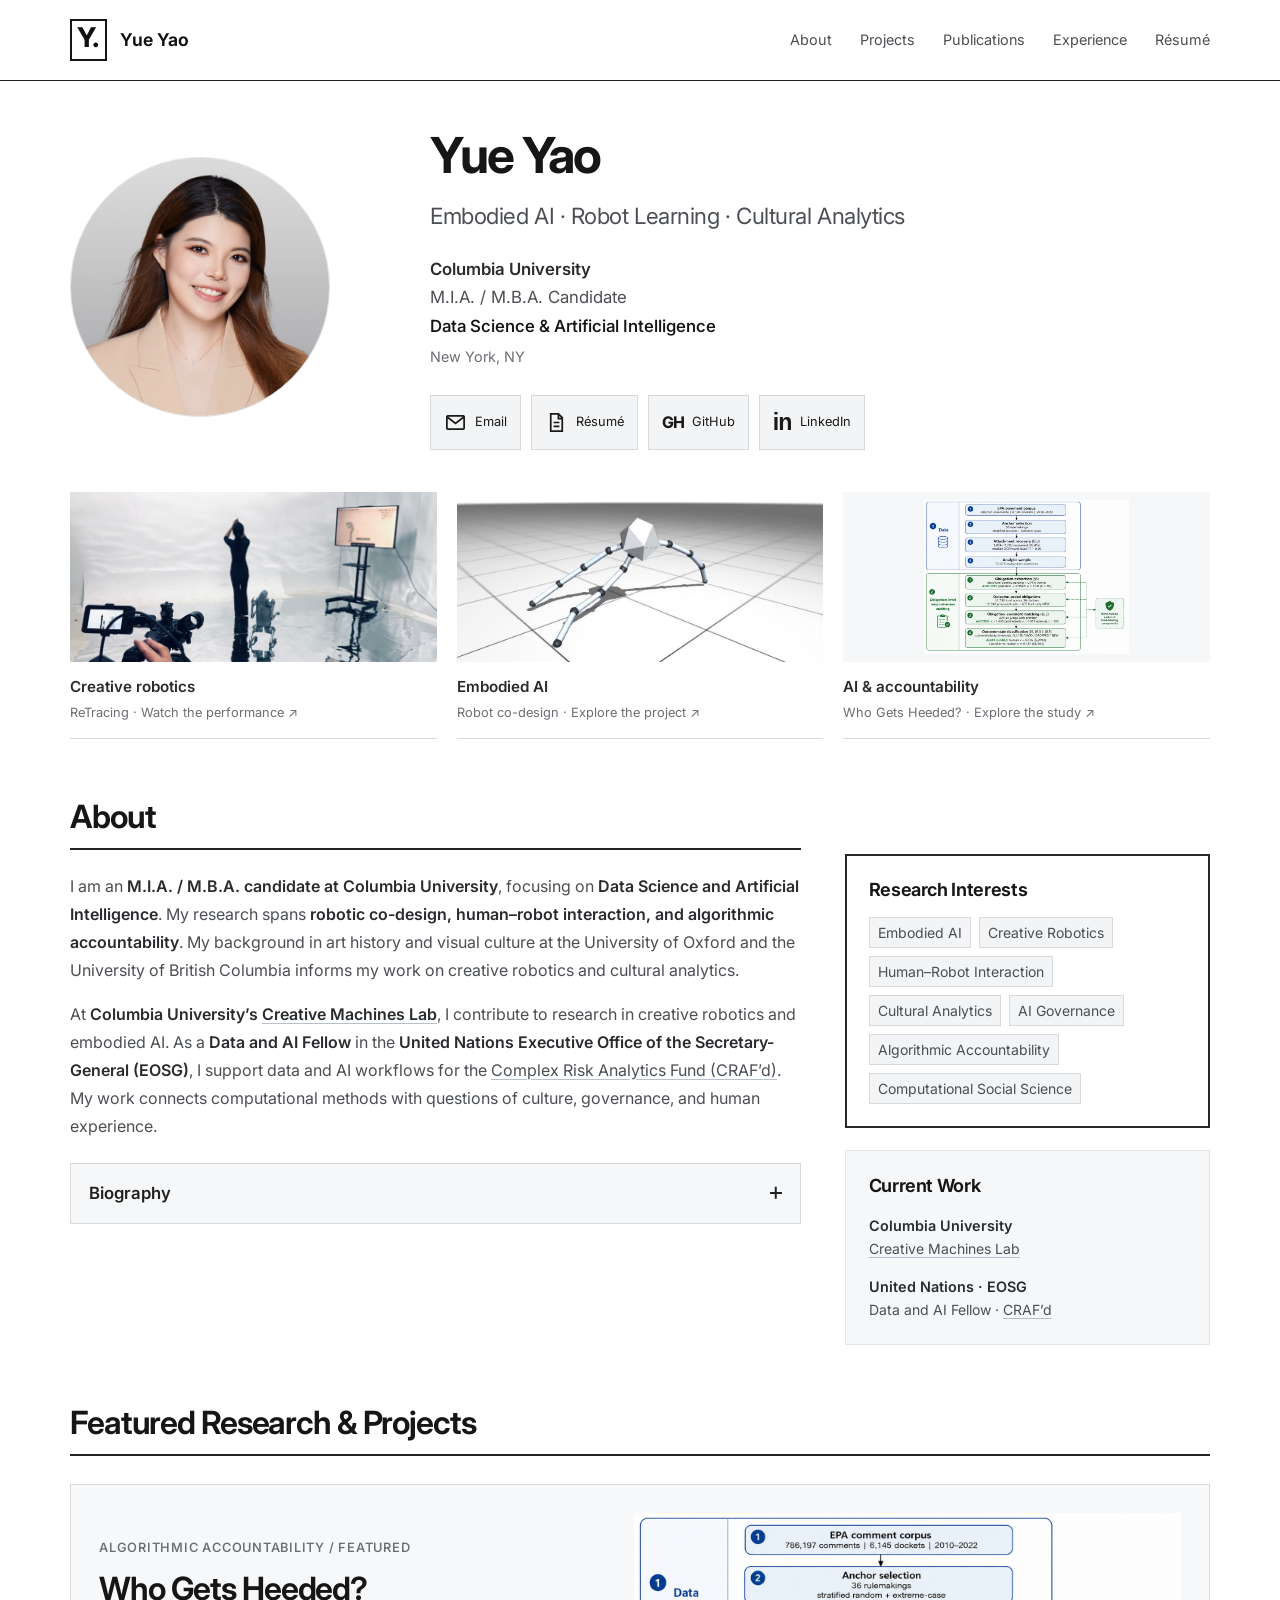
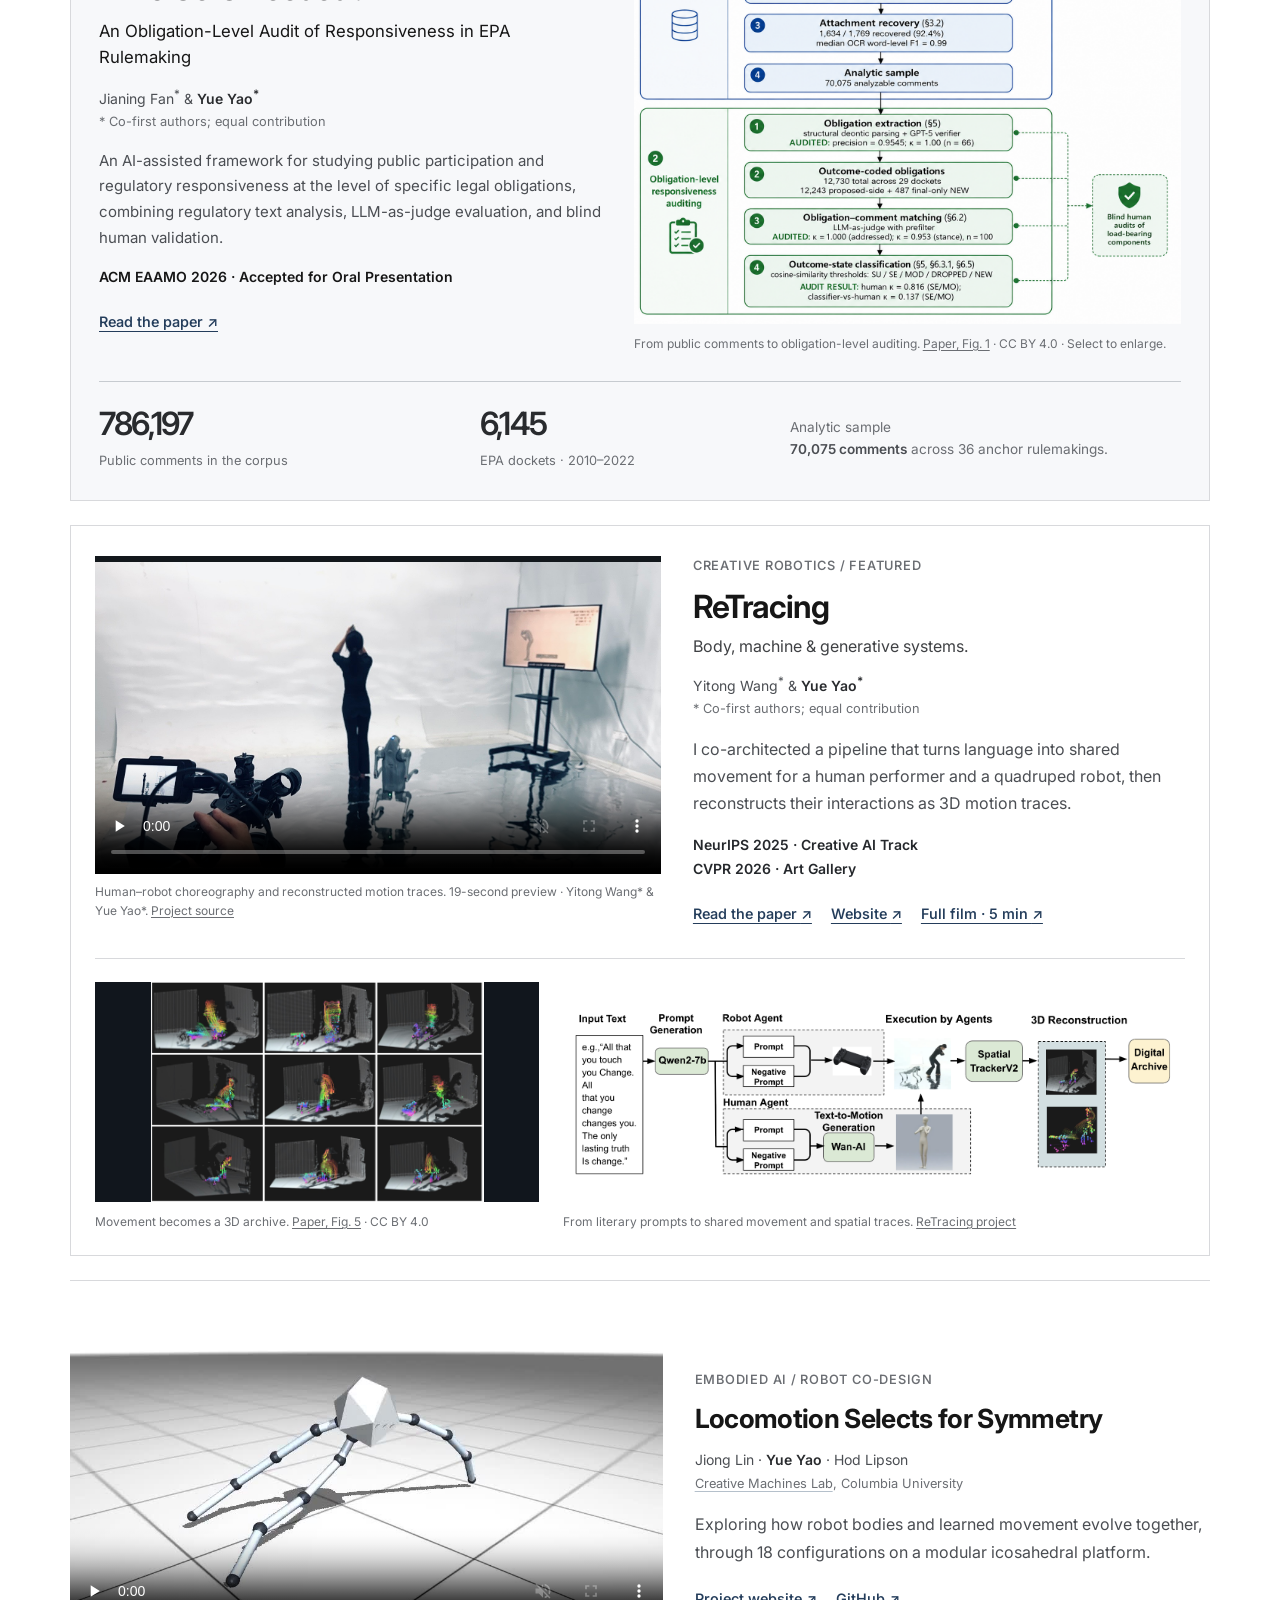
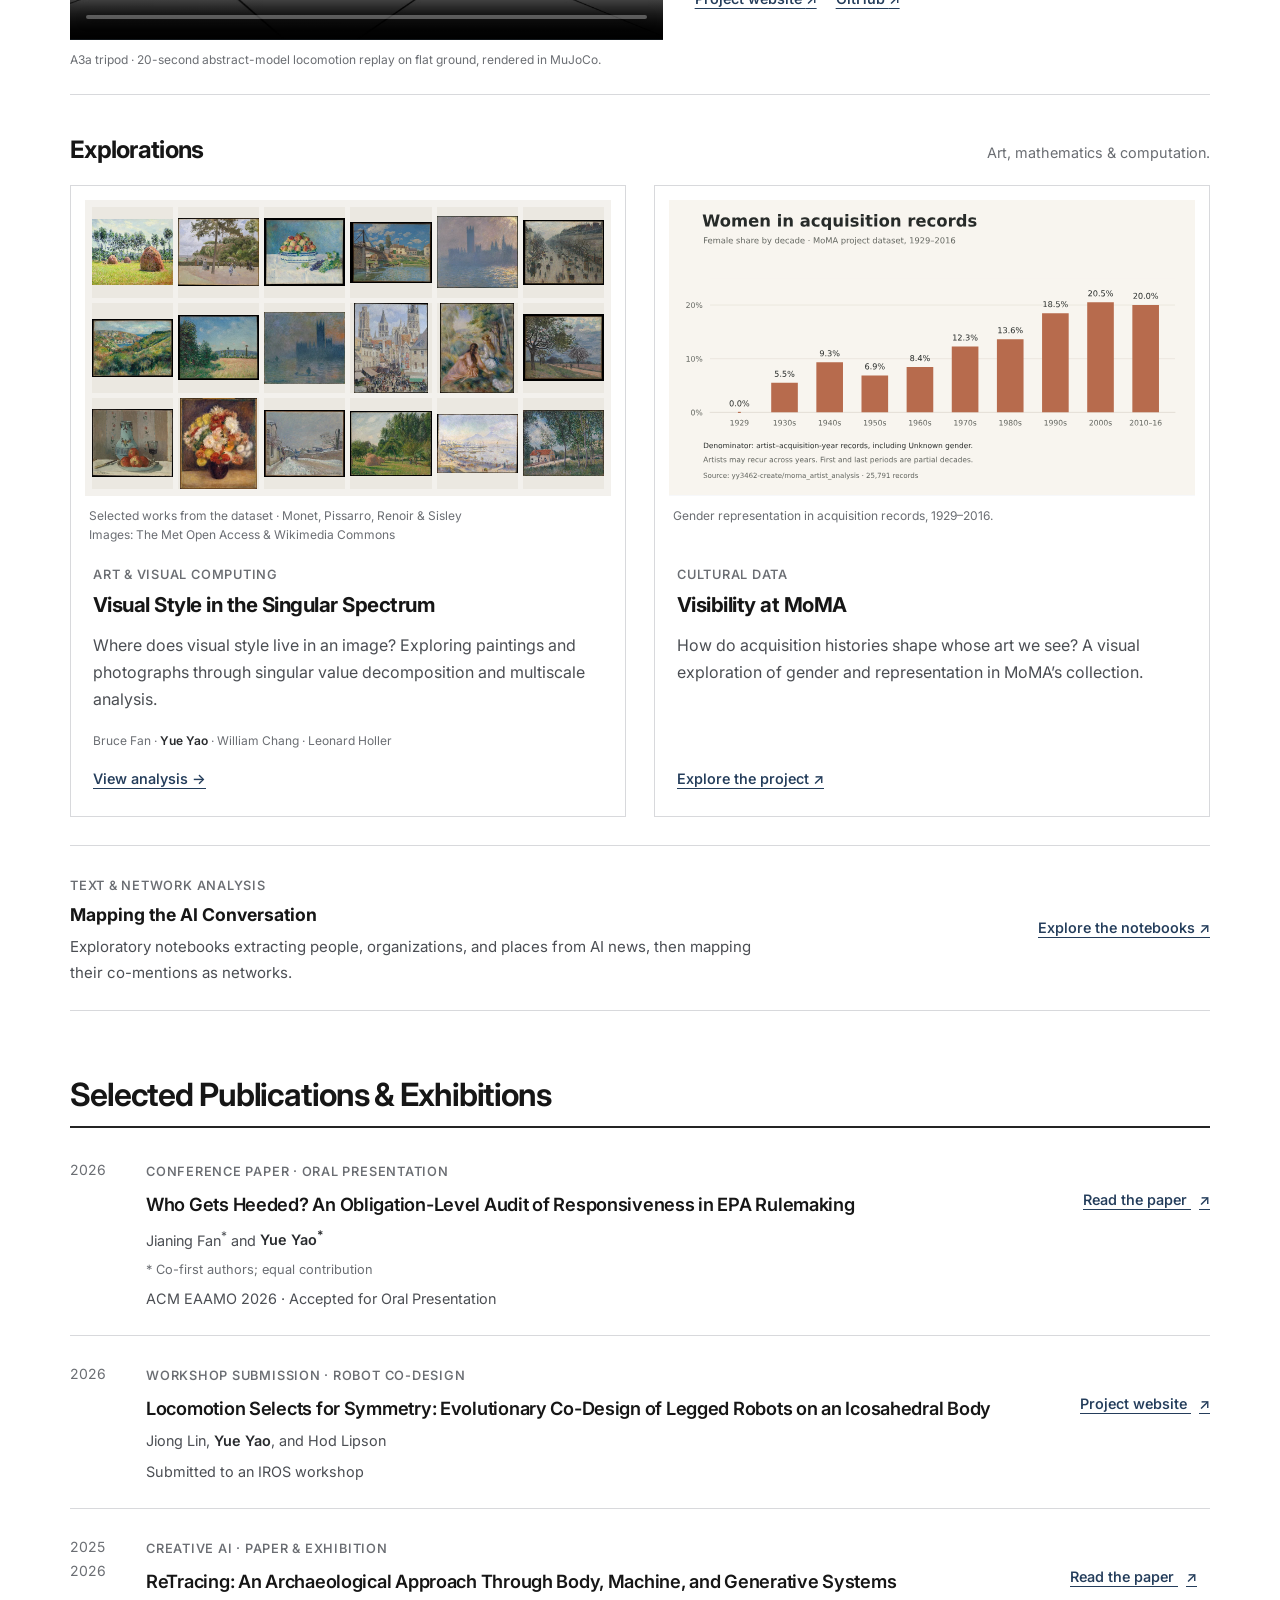
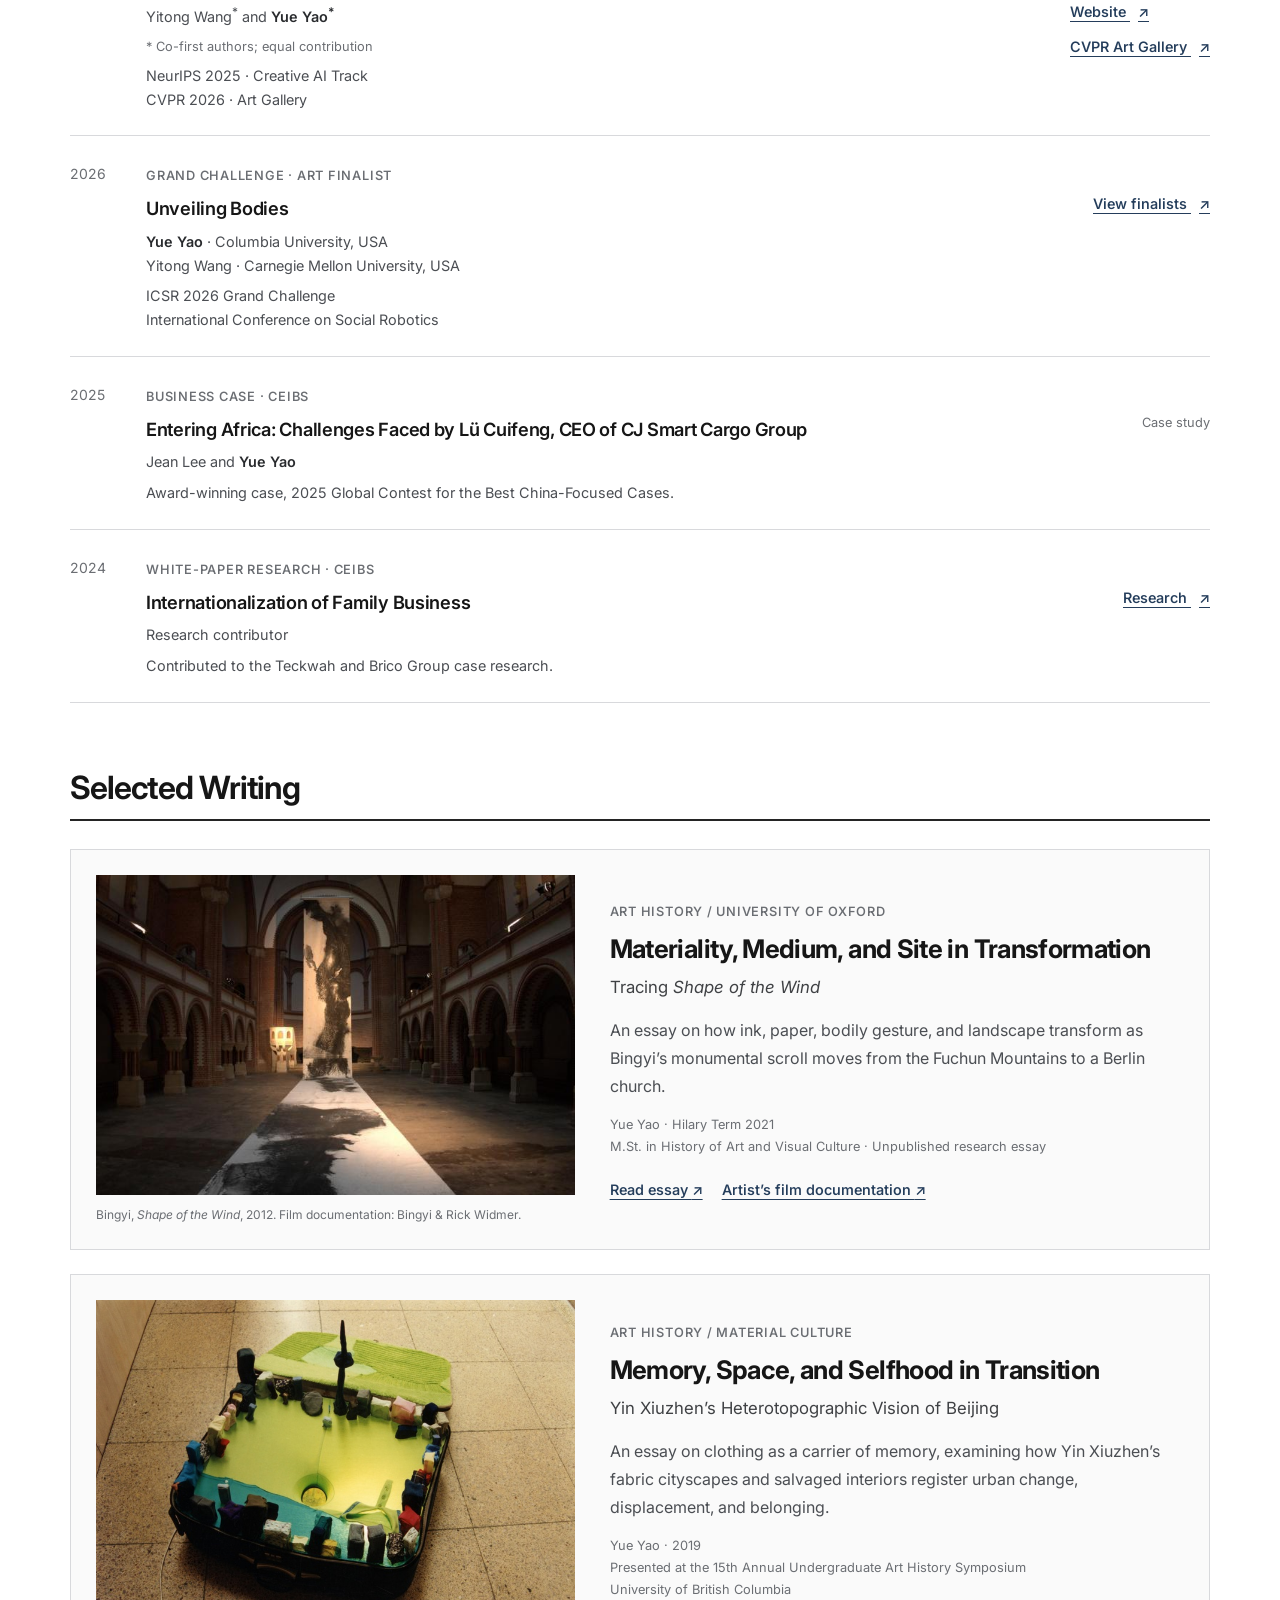
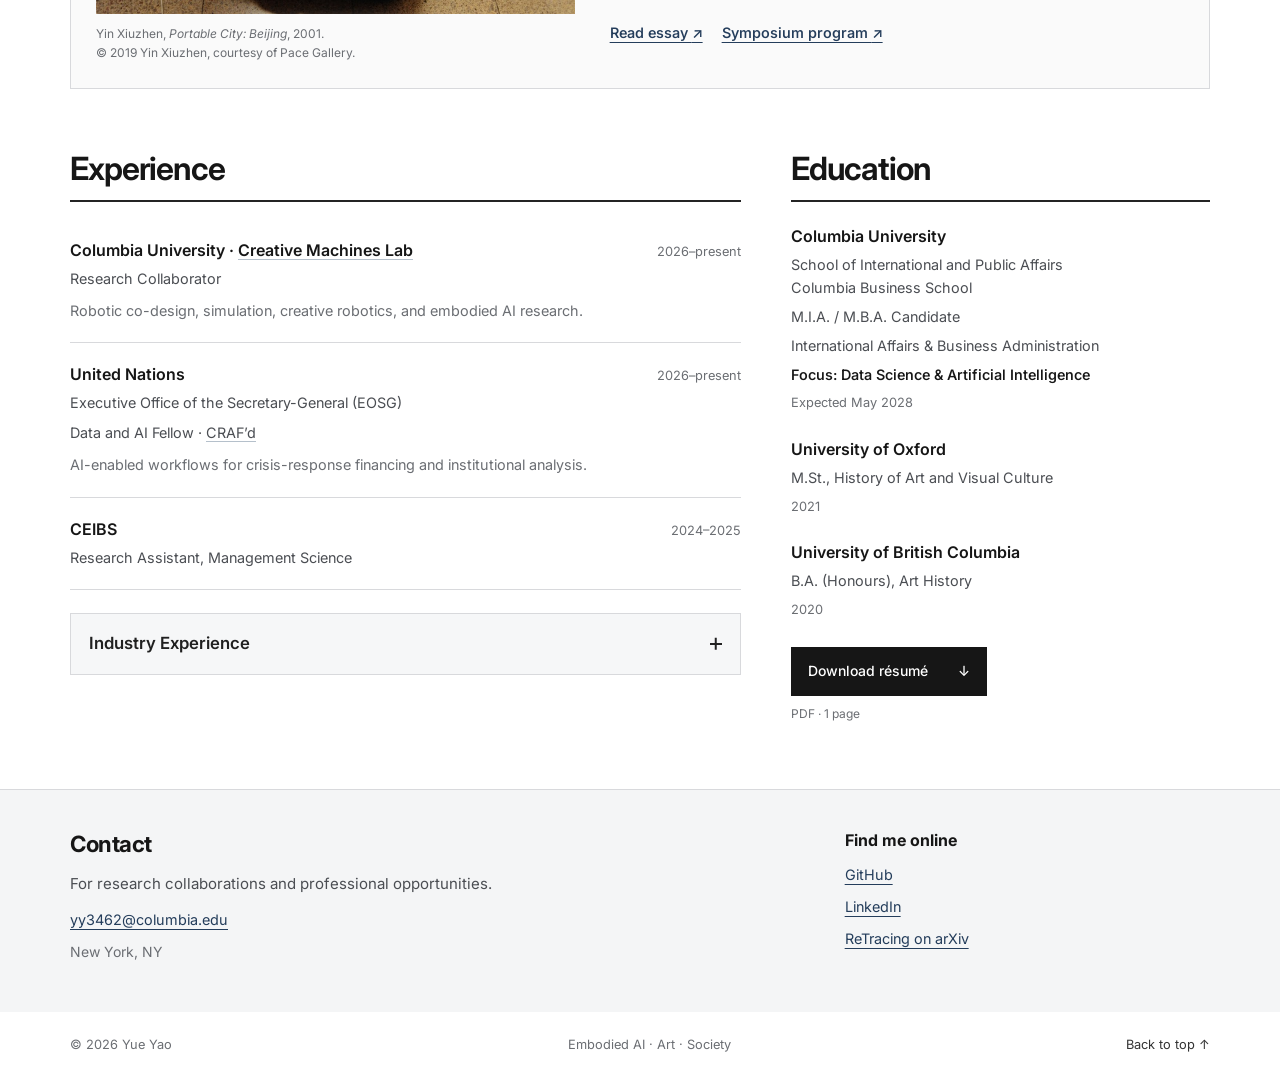
==== index.html @ f7baf9f6 "Simplify homepage affiliation and move school names to education" ====
<!doctype html>
<html lang="en">
<head>
<meta charset="utf-8"><meta name="viewport" content="width=device-width, initial-scale=1"><meta name="theme-color" content="#161616">
<meta name="google-site-verification" content="4BTM-CtkQrlZN7l9pmKaqWbLC7FVrcG3P5z1i0wtG7M">
<meta name="description" content="Yue Yao is an M.I.A. / M.B.A. candidate at Columbia University researching embodied AI, robot learning, algorithmic accountability, and cultural analytics."><meta name="author" content="Yue Yao">
<title>Yue Yao | Embodied AI &amp; Robotics | Columbia University</title>
<link rel="icon" type="image/svg+xml" href="data:image/svg+xml,%3Csvg xmlns='http://www.w3.org/2000/svg' viewBox='0 0 32 32'%3E%3Crect width='32' height='32' rx='7' fill='%23161616'/%3E%3Cpath d='M8 8L16 17L24 8M16 17V25' stroke='white' stroke-width='3' fill='none'/%3E%3C/svg%3E">
<link rel="canonical" href="https://yy3462-create.github.io/">
<meta property="og:type" content="profile">
<meta property="og:site_name" content="Yue Yao">
<meta property="og:title" content="Yue Yao | Embodied AI &amp; Robotics | Columbia University">
<meta property="og:description" content="Yue Yao is an M.I.A. / M.B.A. candidate at Columbia University researching embodied AI, robot learning, algorithmic accountability, and cultural analytics.">
<meta property="og:url" content="https://yy3462-create.github.io/">
<meta property="og:image" content="https://yy3462-create.github.io/assets/yue-yao-portrait.jpg">
<meta property="og:image:alt" content="Portrait of Yue Yao">
<meta property="og:image:width" content="1000">
<meta property="og:image:height" content="1000">
<meta property="profile:first_name" content="Yue">
<meta property="profile:last_name" content="Yao">
<meta name="twitter:card" content="summary">
<script type="application/ld+json">
{
  "@context": "https://schema.org",
  "@type": "ProfilePage",
  "@id": "https://yy3462-create.github.io/#profile",
  "url": "https://yy3462-create.github.io/",
  "name": "Yue Yao | Embodied AI & Robotics | Columbia University",
  "inLanguage": "en",
  "mainEntity": {
    "@type": "Person",
    "@id": "https://yy3462-create.github.io/#yue-yao",
    "name": "Yue Yao",
    "url": "https://yy3462-create.github.io/",
    "description": "Yue Yao is an M.I.A. / M.B.A. candidate at Columbia University researching embodied AI, robot learning, algorithmic accountability, and cultural analytics.",
    "image": "https://yy3462-create.github.io/assets/yue-yao-portrait.jpg",
    "affiliation": {
      "@type": "CollegeOrUniversity",
      "name": "Columbia University"
    },
    "alumniOf": [
      {
        "@type": "CollegeOrUniversity",
        "name": "University of Oxford"
      },
      {
        "@type": "CollegeOrUniversity",
        "name": "University of British Columbia"
      }
    ],
    "sameAs": [
      "https://github.com/yy3462-create",
      "https://www.linkedin.com/in/yueyaoyy/"
    ]
  }
}
</script>
<link rel="stylesheet" href="./styles.css?v=20260914-candidate">
</head>
<body>
<a class="skip-link" href="#main">Skip to content</a>
<header class="site-header"><div class="wrap header-inner"><a class="brand" href="#home" aria-label="Yue Yao, home"><span class="brand-mark" aria-hidden="true">Y.</span><span>Yue Yao</span></a><nav aria-label="Main navigation"><a href="#about">About</a><a href="#work">Projects</a><a href="#research">Publications</a><a href="#experience">Experience</a><a href="./assets/yue-yao-resume.pdf?v=20260914-crafd" target="_blank" rel="noopener">Résumé</a></nav></div></header>
<main id="main">
<section id="home" class="profile-header wrap" aria-labelledby="profile-name">
<div class="profile-portrait"><img src="./assets/yue-yao-portrait.jpg" width="1000" height="1000" alt="Portrait of Yue Yao" fetchpriority="high"></div>
<div class="profile-intro"><h1 id="profile-name">Yue Yao</h1><p class="profile-subtitle">Embodied AI · Robot Learning · Cultural Analytics</p><div class="affiliations"><p><strong>Columbia University</strong></p><p>M.I.A. / M.B.A. Candidate</p><p class="academic-focus">Data Science &amp; Artificial Intelligence</p><p class="location">New York, NY</p></div>
<div class="social-links" aria-label="Professional links">
<a href="mailto:yy3462@columbia.edu" aria-label="Email Yue Yao" title="Email"><svg viewBox="0 0 24 24" fill="none" stroke="currentColor" stroke-width="1.8" aria-hidden="true"><rect x="3" y="5" width="18" height="14" rx="1"/><path d="m3 6 9 7 9-7"/></svg><span>Email</span></a>
<a href="./assets/yue-yao-resume.pdf?v=20260914-crafd" target="_blank" rel="noopener" aria-label="Open résumé PDF" title="Résumé"><svg viewBox="0 0 24 24" fill="none" stroke="currentColor" stroke-width="1.8" aria-hidden="true"><path d="M6 3h8l4 4v14H6zM14 3v5h4M9 12h6M9 16h6"/></svg><span>Résumé</span></a>
<a href="https://github.com/yy3462-create" target="_blank" rel="noopener noreferrer" aria-label="Yue Yao on GitHub" title="GitHub"><span class="social-glyph" aria-hidden="true">GH</span><span>GitHub</span></a>
<a href="https://www.linkedin.com/in/yueyaoyy/" target="_blank" rel="noopener noreferrer" aria-label="Yue Yao on LinkedIn" title="LinkedIn"><span class="social-glyph linkedin" aria-hidden="true">in</span><span>LinkedIn</span></a>
</div></div></section>
<div class="research-strip wrap" aria-label="Explore research in images">
<a href="#retracing"><img src="./assets/retracing.jpg" width="1555" height="839" alt="Human–robot choreography on ReTracing’s mirrored stage"><span><strong>Creative robotics</strong><span>ReTracing · Watch the performance ↗</span></span></a>
<a href="#codesign"><img src="./assets/icos-locomotion-poster.jpg" width="960" height="540" alt="A simulated three-legged robot walking on flat ground"><span><strong>Embodied AI</strong><span>Robot co-design · Explore the project ↗</span></span></a>
<a href="#epa"><img class="diagram-preview" src="./assets/epa-framework.png" width="1448" height="1086" alt="Data and obligation-level auditing workflow for the EPA study"><span><strong>AI &amp; accountability</strong><span>Who Gets Heeded? · Explore the study ↗</span></span></a>
</div>
<section id="about" class="about-layout wrap" aria-labelledby="about-heading"><div class="about-main"><h2 id="about-heading" class="ruled-heading">About</h2><p>I am an <strong>M.I.A. / M.B.A. candidate at Columbia University</strong>, focusing on <strong>Data Science and Artificial Intelligence</strong>. My research spans <strong>robotic co-design, human–robot interaction, and algorithmic accountability</strong>. My background in art history and visual culture at the University of Oxford and the University of British Columbia informs my work on creative robotics and cultural analytics.</p><p>At <strong>Columbia University’s <a class="institution-link" href="https://www.creativemachineslab.com/" target="_blank" rel="noopener noreferrer">Creative Machines Lab</a></strong>, I contribute to research in creative robotics and embodied AI. As a <strong>Data and AI Fellow</strong> in the <strong>United Nations Executive Office of the Secretary-General (EOSG)</strong>, I support data and AI workflows for the <a class="institution-link" href="https://crafd.io/" target="_blank" rel="noopener noreferrer">Complex Risk Analytics Fund (CRAF’d)</a>. My work connects computational methods with questions of culture, governance, and human experience.</p>
<details class="biography"><summary><span>Biography</span><span class="details-indicator" aria-hidden="true"></span></summary><div class="biography-body"><p>My path began with art history: a B.A. (Honours) at the University of British Columbia, followed by an M.St. in History of Art and Visual Culture at the University of Oxford. I later worked in banking and management research before pursuing international affairs and business at Columbia University.</p><p>At Shanghai Pudong Development Bank, I worked on policy frameworks and data-supported workforce planning. At CEIBS, I contributed to business cases and white-paper research on entrepreneurship and internationalization. That experience continues to inform my research on AI, institutions, and technology governance.</p></div></details></div>
<aside class="about-sidebar"><div class="interest-panel"><h3>Research Interests</h3><div class="interest-tags"><span>Embodied AI</span><span>Creative Robotics</span><span>Human–Robot Interaction</span><span>Cultural Analytics</span><span>AI Governance</span><span>Algorithmic Accountability</span><span>Computational Social Science</span></div></div><div class="current-panel"><h3>Current Work</h3><p><strong>Columbia University</strong><br><a class="institution-link" href="https://www.creativemachineslab.com/" target="_blank" rel="noopener noreferrer">Creative Machines Lab</a></p><p><strong>United Nations · EOSG</strong><br>Data and AI Fellow · <a class="institution-link" href="https://crafd.io/" target="_blank" rel="noopener noreferrer">CRAF’d</a></p></div></aside></section>
<section id="work" class="section wrap" aria-labelledby="work-heading"><div class="section-heading"><div><h2 id="work-heading">Featured Research &amp; Projects</h2></div></div>
<article id="epa" class="featured-study">
<div class="study-copy"><span class="project-kicker">ALGORITHMIC ACCOUNTABILITY / FEATURED</span><h3>Who Gets Heeded?</h3><p class="project-subtitle">An Obligation-Level Audit of Responsiveness in EPA Rulemaking</p><p class="project-authors">Jianing Fan<sup>*</sup> &amp; <strong>Yue Yao<sup>*</sup></strong><br><span>* Co-first authors; equal contribution</span></p><p>An AI-assisted framework for studying public participation and regulatory responsiveness at the level of specific legal obligations, combining regulatory text analysis, LLM-as-judge evaluation, and blind human validation.</p><p class="recognition">ACM EAAMO 2026 · Accepted for Oral Presentation</p><div class="project-links"><a href="https://arxiv.org/abs/2608.10329" target="_blank" rel="noopener noreferrer">Read the paper <span aria-hidden="true">↗</span></a></div></div>
<figure class="study-figure"><a class="figure-link" href="./assets/epa-framework.png" target="_blank" rel="noopener" aria-label="Enlarge the EPA auditing framework"><img src="./assets/epa-framework.png" width="1448" height="1086" alt="EPA comment corpus, rulemaking selection, obligation extraction, comment matching, and outcome classification, checked through blind human audits." loading="lazy"></a><figcaption>From public comments to obligation-level auditing. <a href="https://arxiv.org/html/2608.10329v1" target="_blank" rel="noopener noreferrer">Paper, Fig. 1</a> · CC BY 4.0 · Select to enlarge.</figcaption></figure>
<aside class="study-stats" aria-label="EPA study corpus and analytic sample"><p><strong>786,197</strong><span>Public comments in the corpus</span></p><p><strong>6,145</strong><span>EPA dockets · 2010–2022</span></p><p class="study-methods">Analytic sample<br><b>70,075 comments</b> across 36 anchor rulemakings.</p></aside>
</article>
<article id="retracing" class="featured-work">
<figure class="featured-figure"><video controls muted playsinline preload="none" poster="./assets/retracing.jpg" width="1864" height="1080" aria-label="ReTracing performance preview" aria-describedby="retracing-caption"><source src="./assets/retracing-preview.mp4" type="video/mp4"><a href="./assets/retracing-preview.mp4">Watch the ReTracing preview</a></video><figcaption id="retracing-caption">Human–robot choreography and reconstructed motion traces. 19-second preview · Yitong Wang* &amp; Yue Yao*. <a href="https://ellywang66.github.io/ReTracing/" target="_blank" rel="noopener noreferrer">Project source</a></figcaption></figure>
<div class="featured-copy"><span class="project-kicker">CREATIVE ROBOTICS / FEATURED</span><h3>ReTracing</h3><p class="project-subtitle">Body, machine &amp; generative systems.</p><p class="project-authors">Yitong Wang<sup>*</sup> &amp; <strong>Yue Yao<sup>*</sup></strong><br><span>* Co-first authors; equal contribution</span></p><p>I co-architected a pipeline that turns language into shared movement for a human performer and a quadruped robot, then reconstructs their interactions as 3D motion traces.</p><p class="recognition">NeurIPS 2025 · Creative AI Track<br>CVPR 2026 · Art Gallery</p><div class="project-links"><a href="https://arxiv.org/abs/2602.11242" target="_blank" rel="noopener noreferrer">Read the paper <span aria-hidden="true">↗</span></a><a href="https://ellywang66.github.io/ReTracing/" target="_blank" rel="noopener noreferrer">Website <span aria-hidden="true">↗</span></a><a href="https://player.vimeo.com/video/1194777853" target="_blank" rel="noopener noreferrer">Full film · 5 min <span aria-hidden="true">↗</span></a></div></div>
<div class="process-gallery">
<figure><a class="figure-link" href="./assets/retracing-motion.jpg" target="_blank" rel="noopener" aria-label="Enlarge ReTracing motion reconstruction"><img src="./assets/retracing-motion.jpg" width="1500" height="991" alt="Nine views of reconstructed human and robot motion, with colored trajectories tracing their movement." loading="lazy"></a><figcaption>Movement becomes a 3D archive. <a href="https://arxiv.org/html/2602.11242v1" target="_blank" rel="noopener noreferrer">Paper, Fig. 5</a> · CC BY 4.0</figcaption></figure>
<figure><a class="figure-link" href="./assets/retracing-framework.png" target="_blank" rel="noopener" aria-label="Enlarge ReTracing language-to-motion pipeline"><img class="process-diagram" src="./assets/retracing-framework.png" width="1582" height="454" alt="Literary prompts enter a language model, guide human and robot actions, and become motion archives through spatial tracking." loading="lazy"></a><figcaption>From literary prompts to shared movement and spatial traces. <a href="https://ellywang66.github.io/ReTracing/" target="_blank" rel="noopener noreferrer">ReTracing project</a></figcaption></figure>
</div>
</article>
<article id="codesign" class="simulation-project">
<figure><video controls muted playsinline preload="none" poster="./assets/icos-locomotion-poster.jpg" width="960" height="540" aria-label="A3a tripod simulation replay" aria-describedby="simulation-caption"><source src="./assets/icos-locomotion.mp4" type="video/mp4"><a href="./assets/icos-locomotion.mp4">Watch the simulation replay</a></video><figcaption id="simulation-caption">A3a tripod · 20-second abstract-model locomotion replay on flat ground, rendered in MuJoCo.</figcaption></figure>
<div><span class="project-kicker">EMBODIED AI / ROBOT CO-DESIGN</span><h3>Locomotion Selects for Symmetry</h3><p class="project-authors">Jiong Lin · <strong>Yue Yao</strong> · Hod Lipson<br><span><a class="institution-link" href="https://www.creativemachineslab.com/" target="_blank" rel="noopener noreferrer">Creative Machines Lab</a>, Columbia University</span></p><p>Exploring how robot bodies and learned movement evolve together, through 18 configurations on a modular icosahedral platform.</p><div class="project-links"><a href="https://jl6017.github.io/icos-codesign/" target="_blank" rel="noopener noreferrer">Project website <span aria-hidden="true">↗</span></a><a href="https://github.com/jl6017/icos-codesign" target="_blank" rel="noopener noreferrer">GitHub <span aria-hidden="true">↗</span></a></div></div>
</article>
<div class="explorations-heading"><h3>Explorations</h3><p>Art, mathematics &amp; computation.</p></div>
<div class="exploration-grid">
<article id="svd" class="exploration-card">
<figure class="painting-study"><div class="painting-grid" aria-label="Selected Impressionist paintings from the project dataset">
<a href="https://commons.wikimedia.org/wiki/File:Claude_Monet,_1884_-_Haystacks_at_Giverny.jpg" target="_blank" rel="noopener noreferrer" title="Claude Monet — Haystacks at Giverny"><img src="./assets/paintings/monet-haystacks-giverny.webp" width="320" height="262" alt="Claude Monet — Haystacks at Giverny" loading="lazy" decoding="async"></a>
<a href="https://www.metmuseum.org/art/collection/search/437301" target="_blank" rel="noopener noreferrer" title="Camille Pissarro — The Public Garden at Pontoise"><img src="./assets/paintings/pissarro-437301.webp" width="320" height="267" alt="Camille Pissarro — The Public Garden at Pontoise" loading="lazy" decoding="async"></a>
<a href="https://www.metmuseum.org/art/collection/search/437428" target="_blank" rel="noopener noreferrer" title="Auguste Renoir — Still Life with Peaches and Grapes"><img src="./assets/paintings/renoir-437428.webp" width="320" height="268" alt="Auguste Renoir — Still Life with Peaches and Grapes" loading="lazy" decoding="async"></a>
<a href="https://www.metmuseum.org/art/collection/search/437680" target="_blank" rel="noopener noreferrer" title="Alfred Sisley — The Bridge at Villeneuve-la-Garenne"><img src="./assets/paintings/sisley-437680.webp" width="320" height="240" alt="Alfred Sisley — The Bridge at Villeneuve-la-Garenne" loading="lazy" decoding="async"></a>
<a href="https://commons.wikimedia.org/wiki/File:Claude_Monet_-_Houses_of_Parliament,_Sunlight_Effect_(Le_Parlement,_effet_de_soleil)_-_Google_Art_Project.jpg" target="_blank" rel="noopener noreferrer" title="Claude Monet — Houses of Parliament, Sunlight Effect (Le Parlement, effet de soleil)"><img src="./assets/paintings/monet-parliament-sunlight.webp" width="320" height="282" alt="Claude Monet — Houses of Parliament, Sunlight Effect (Le Parlement, effet de soleil)" loading="lazy" decoding="async"></a>
<a href="https://www.metmuseum.org/art/collection/search/437310" target="_blank" rel="noopener noreferrer" title="Camille Pissarro — The Boulevard Montmartre on a Winter Morning"><img src="./assets/paintings/pissarro-437310.webp" width="320" height="258" alt="Camille Pissarro — The Boulevard Montmartre on a Winter Morning" loading="lazy" decoding="async"></a>
<a href="https://www.metmuseum.org/art/collection/search/437431" target="_blank" rel="noopener noreferrer" title="Auguste Renoir — Hills around the Bay of Moulin Huet, Guernsey"><img src="./assets/paintings/renoir-437431.webp" width="320" height="230" alt="Auguste Renoir — Hills around the Bay of Moulin Huet, Guernsey" loading="lazy" decoding="async"></a>
<a href="https://www.metmuseum.org/art/collection/search/437683" target="_blank" rel="noopener noreferrer" title="Alfred Sisley — Sahurs Meadows in Morning Sun"><img src="./assets/paintings/sisley-437683.webp" width="320" height="255" alt="Alfred Sisley — Sahurs Meadows in Morning Sun" loading="lazy" decoding="async"></a>
<a href="https://commons.wikimedia.org/wiki/File:The_Houses_of_Parliament_(Effect_of_Fog).JPG" target="_blank" rel="noopener noreferrer" title="Claude Monet — The Houses of Parliament (Effect of Fog)"><img src="./assets/paintings/monet-parliament-fog.webp" width="320" height="283" alt="Claude Monet — The Houses of Parliament (Effect of Fog)" loading="lazy" decoding="async"></a>
<a href="https://www.metmuseum.org/art/collection/search/437311" target="_blank" rel="noopener noreferrer" title="Camille Pissarro — Rue de l&#x27;Epicerie, Rouen (Effect of Sunlight)"><img src="./assets/paintings/pissarro-437311.webp" width="259" height="320" alt="Camille Pissarro — Rue de l&#x27;Epicerie, Rouen (Effect of Sunlight)" loading="lazy" decoding="async"></a>
<a href="https://www.metmuseum.org/art/collection/search/437434" target="_blank" rel="noopener noreferrer" title="Auguste Renoir — In the Meadow"><img src="./assets/paintings/renoir-437434.webp" width="261" height="320" alt="Auguste Renoir — In the Meadow" loading="lazy" decoding="async"></a>
<a href="https://www.metmuseum.org/art/collection/search/437685" target="_blank" rel="noopener noreferrer" title="Alfred Sisley — The Road from Versailles to Louveciennes"><img src="./assets/paintings/sisley-437685.webp" width="320" height="266" alt="Alfred Sisley — The Road from Versailles to Louveciennes" loading="lazy" decoding="async"></a>
<a href="https://www.metmuseum.org/art/collection/search/437317" target="_blank" rel="noopener noreferrer" title="Camille Pissarro — Still Life with Apples and Pitcher"><img src="./assets/paintings/pissarro-437317.webp" width="320" height="268" alt="Camille Pissarro — Still Life with Apples and Pitcher" loading="lazy" decoding="async"></a>
<a href="https://www.metmuseum.org/art/collection/search/438012" target="_blank" rel="noopener noreferrer" title="Auguste Renoir — Bouquet of Chrysanthemums"><img src="./assets/paintings/renoir-438012.webp" width="271" height="320" alt="Auguste Renoir — Bouquet of Chrysanthemums" loading="lazy" decoding="async"></a>
<a href="https://www.metmuseum.org/art/collection/search/437686" target="_blank" rel="noopener noreferrer" title="Alfred Sisley — Rue Eugène Moussoir at Moret: Winter"><img src="./assets/paintings/sisley-437686.webp" width="320" height="265" alt="Alfred Sisley — Rue Eugène Moussoir at Moret: Winter" loading="lazy" decoding="async"></a>
<a href="https://www.metmuseum.org/art/collection/search/438738" target="_blank" rel="noopener noreferrer" title="Camille Pissarro — Haystacks, Morning, Eragny"><img src="./assets/paintings/pissarro-438738.webp" width="320" height="256" alt="Camille Pissarro — Haystacks, Morning, Eragny" loading="lazy" decoding="async"></a>
<a href="https://www.metmuseum.org/art/collection/search/437427" target="_blank" rel="noopener noreferrer" title="Auguste Renoir — The Bay of Naples"><img src="./assets/paintings/renoir-437427.webp" width="320" height="233" alt="Auguste Renoir — The Bay of Naples" loading="lazy" decoding="async"></a>
<a href="https://www.metmuseum.org/art/collection/search/437684" target="_blank" rel="noopener noreferrer" title="Alfred Sisley — The Road from Moret to Saint-Mammès"><img src="./assets/paintings/sisley-437684.webp" width="320" height="261" alt="Alfred Sisley — The Road from Moret to Saint-Mammès" loading="lazy" decoding="async"></a>
</div><figcaption>Selected works from the dataset · Monet, Pissarro, Renoir &amp; Sisley<br>Images: The Met Open Access &amp; Wikimedia Commons</figcaption></figure>
<div class="exploration-copy"><span class="project-kicker">ART &amp; VISUAL COMPUTING</span><h3>Visual Style in the Singular Spectrum</h3><p>Where does visual style live in an image? Exploring paintings and photographs through singular value decomposition and multiscale analysis.</p><p class="team-credit">Bruce Fan · <strong>Yue Yao</strong> · William Chang · Leonard Holler</p><a class="text-link" href="./svd.html">View analysis <span aria-hidden="true">→</span></a></div>
</article>
<article id="moma" class="exploration-card">
<figure><a class="figure-link" href="./assets/moma-acquisition-records.svg" target="_blank" rel="noopener" aria-label="Enlarge the MoMA acquisition-record chart"><img class="exploration-image" src="./assets/moma-acquisition-records.svg" width="1000" height="560" alt="Female share of MoMA artist–acquisition-year records by decade, 1929–2016, including Unknown gender in the denominator." loading="lazy"></a><figcaption>Gender representation in acquisition records, 1929–2016.</figcaption></figure>
<div class="exploration-copy"><span class="project-kicker">CULTURAL DATA</span><h3>Visibility at MoMA</h3><p>How do acquisition histories shape whose art we see? A visual exploration of gender and representation in MoMA’s collection.</p><a class="text-link" href="https://github.com/yy3462-create/moma_artist_analysis" target="_blank" rel="noopener noreferrer">Explore the project <span aria-hidden="true">↗</span></a></div>
</article>
</div>
<article class="additional-project"><div><span class="project-kicker">TEXT &amp; NETWORK ANALYSIS</span><h3>Mapping the AI Conversation</h3><p>Exploratory notebooks extracting people, organizations, and places from AI news, then mapping their co-mentions as networks.</p></div><a class="text-link" href="https://github.com/yy3462-create/textual_analysis_project" target="_blank" rel="noopener noreferrer">Explore the notebooks <span aria-hidden="true">↗</span></a></article>
</section>
<section id="research" class="research-section" aria-labelledby="research-heading"><div class="wrap section"><div class="section-heading"><div><h2 id="research-heading">Selected Publications &amp; Exhibitions</h2></div></div><div class="publications">
<article class="publication"><span class="publication-year">2026</span><div class="publication-info"><span class="project-kicker">CONFERENCE PAPER · ORAL PRESENTATION</span><h3>Who Gets Heeded? An Obligation-Level Audit of Responsiveness in EPA Rulemaking</h3><p>Jianing Fan<sup>*</sup> and <strong>Yue Yao<sup>*</sup></strong></p><p class="contribution-note">* Co-first authors; equal contribution</p><p>ACM EAAMO 2026 · Accepted for Oral Presentation</p></div><a class="paper-link" href="https://arxiv.org/abs/2608.10329" target="_blank" rel="noopener noreferrer" aria-label="Read Who Gets Heeded on arXiv">Read the paper <span aria-hidden="true">↗</span></a></article>
<article class="publication"><span class="publication-year">2026</span><div class="publication-info"><span class="project-kicker">WORKSHOP SUBMISSION · ROBOT CO-DESIGN</span><h3>Locomotion Selects for Symmetry: Evolutionary Co-Design of Legged Robots on an Icosahedral Body</h3><p>Jiong Lin, <strong>Yue Yao</strong>, and Hod Lipson</p><p>Submitted to an IROS workshop</p></div><a class="paper-link" href="https://jl6017.github.io/icos-codesign/" target="_blank" rel="noopener noreferrer">Project website <span aria-hidden="true">↗</span></a></article>
<article class="publication"><span class="publication-year">2025<br>2026</span><div class="publication-info"><span class="project-kicker">CREATIVE AI · PAPER &amp; EXHIBITION</span><h3>ReTracing: An Archaeological Approach Through Body, Machine, and Generative Systems</h3><p>Yitong Wang<sup>*</sup> and <strong>Yue Yao<sup>*</sup></strong></p><p class="contribution-note">* Co-first authors; equal contribution</p><p>NeurIPS 2025 · Creative AI Track<br>CVPR 2026 · Art Gallery</p></div><div class="publication-links"><a class="paper-link" href="https://arxiv.org/abs/2602.11242" target="_blank" rel="noopener noreferrer">Read the paper <span aria-hidden="true">↗</span></a><a class="paper-link" href="https://ellywang66.github.io/ReTracing/" target="_blank" rel="noopener noreferrer" aria-label="Visit the ReTracing project website">Website <span aria-hidden="true">↗</span></a><a class="paper-link" href="https://www.thecvf-art.com/project.php?year=2026&amp;artist=yue-yao&amp;id=1027" target="_blank" rel="noopener noreferrer">CVPR Art Gallery <span aria-hidden="true">↗</span></a></div></article>
<article class="publication"><span class="publication-year">2026</span><div class="publication-info"><span class="project-kicker">GRAND CHALLENGE · ART FINALIST</span><h3>Unveiling Bodies</h3><p><strong>Yue Yao</strong> · Columbia University, USA<br>Yitong Wang · Carnegie Mellon University, USA</p><p>ICSR 2026 Grand Challenge<br>International Conference on Social Robotics</p></div><a class="paper-link" href="https://icsr2026.uk/competition-finalists/" target="_blank" rel="noopener noreferrer">View finalists <span aria-hidden="true">↗</span></a></article>
<article class="publication"><span class="publication-year">2025</span><div class="publication-info"><span class="project-kicker">BUSINESS CASE · CEIBS</span><h3>Entering Africa: Challenges Faced by Lü Cuifeng, CEO of CJ Smart Cargo Group</h3><p>Jean Lee and <strong>Yue Yao</strong></p><p>Award-winning case, 2025 Global Contest for the Best China-Focused Cases.</p></div><span class="publication-type">Case study</span></article>
<article class="publication"><span class="publication-year">2024</span><div class="publication-info"><span class="project-kicker">WHITE-PAPER RESEARCH · CEIBS</span><h3>Internationalization of Family Business</h3><p>Research contributor</p><p>Contributed to the Teckwah and Brico Group case research.</p></div><a class="paper-link" href="https://www.ceibs.edu/research-centres/cfh" target="_blank" rel="noopener noreferrer">Research <span aria-hidden="true">↗</span></a></article>
</div></div></section>
<section id="writing" class="writing-section wrap" aria-labelledby="writing-heading"><div class="section-heading"><h2 id="writing-heading">Selected Writing</h2></div><article class="writing-feature"><figure><img src="./assets/oxford-shape-of-wind.jpg" width="668" height="447" alt="Bingyi’s monumental ink scroll displayed in a Berlin church, the artwork examined in Yue Yao’s Oxford essay." loading="lazy"><figcaption>Bingyi, <i>Shape of the Wind</i>, 2012. Film documentation: Bingyi &amp; Rick Widmer.</figcaption></figure><div><span class="project-kicker">ART HISTORY / UNIVERSITY OF OXFORD</span><h3>Materiality, Medium, and Site in Transformation</h3><p class="project-subtitle">Tracing <i>Shape of the Wind</i></p><p>An essay on how ink, paper, bodily gesture, and landscape transform as Bingyi’s monumental scroll moves from the Fuchun Mountains to a Berlin church.</p><p class="writing-meta">Yue Yao · Hilary Term 2021<br>M.St. in History of Art and Visual Culture · Unpublished research essay</p><div class="project-links"><a href="./assets/yue-yao-oxford-writing.pdf" target="_blank" rel="noopener">Read essay <span aria-hidden="true">↗</span></a><a href="https://www.inkstudio.com.cn/video/20-bingyi-shape-of-the-wind/" target="_blank" rel="noopener noreferrer">Artist’s film documentation <span aria-hidden="true">↗</span></a></div></div></article>
<article id="ubc-writing" class="writing-feature">
<figure><a class="figure-link" href="./assets/yin-xiuzhen-portable-beijing.jpg" target="_blank" rel="noopener" aria-label="Enlarge Yin Xiuzhen’s Portable City: Beijing"><img src="./assets/yin-xiuzhen-portable-beijing.jpg" width="800" height="525" alt="Yin Xiuzhen’s Portable City: Beijing: miniature buildings made from clothing arranged inside an open suitcase." loading="lazy"></a><figcaption>Yin Xiuzhen, <i>Portable City: Beijing</i>, 2001.<br>© 2019 Yin Xiuzhen, courtesy of Pace Gallery.</figcaption></figure>
<div><span class="project-kicker">ART HISTORY / MATERIAL CULTURE</span><h3>Memory, Space, and Selfhood in Transition</h3><p class="project-subtitle">Yin Xiuzhen’s Heterotopographic Vision of Beijing</p><p>An essay on clothing as a carrier of memory, examining how Yin Xiuzhen’s fabric cityscapes and salvaged interiors register urban change, displacement, and belonging.</p><p class="writing-meta">Yue Yao · 2019<br>Presented at the 15th Annual Undergraduate Art History Symposium<br>University of British Columbia</p><div class="project-links"><a href="./assets/yue-yao-ubc-symposium-2019.pdf" target="_blank" rel="noopener">Read essay <span aria-hidden="true">↗</span></a><a href="https://ahva.ubc.ca/events/event/15th-annual-undergraduate-art-history-symposium/" target="_blank" rel="noopener noreferrer">Symposium program <span aria-hidden="true">↗</span></a></div></div>
</article>
</section>
<section id="experience" class="career-section wrap" aria-labelledby="experience-heading"><div class="career-main"><h2 class="ruled-heading" id="experience-heading">Experience</h2><div class="experience-list">
<div class="experience"><div><h4>Columbia University · <a class="institution-link" href="https://www.creativemachineslab.com/" target="_blank" rel="noopener noreferrer">Creative Machines Lab</a></h4><p>Research Collaborator</p><p class="experience-description">Robotic co-design, simulation, creative robotics, and embodied AI research.</p></div><span class="experience-date">2026–present</span></div>
<div class="experience"><div><h4>United Nations</h4><p>Executive Office of the Secretary-General (EOSG)</p><p>Data and AI Fellow · <a class="institution-link" href="https://crafd.io/" target="_blank" rel="noopener noreferrer">CRAF’d</a></p><p class="experience-description">AI-enabled workflows for crisis-response financing and institutional analysis.</p></div><span class="experience-date">2026–present</span></div>
<div class="experience"><div><h4>CEIBS</h4><p>Research Assistant, Management Science</p></div><span class="experience-date">2024–2025</span></div>
</div><details class="biography"><summary><span>Industry Experience</span><span class="details-indicator" aria-hidden="true"></span></summary><div class="biography-body">
<div class="experience"><div><h4>TouchTronix Robotics</h4><p>Data Science Intern</p></div><span class="experience-date">May–<time datetime="2026-09">September 2026</time></span></div>
<div class="experience"><div><h4>Shanghai Pudong Development Bank</h4><p>Management Associate, Headquarters</p></div><span class="experience-date">2022–2024</span></div>
</div></details></div><aside class="education-panel"><h2 class="ruled-heading">Education</h2><article><h3>Columbia University</h3><p>School of International and Public Affairs<br>Columbia Business School</p><p>M.I.A. / M.B.A. Candidate</p><p>International Affairs &amp; Business Administration</p><p class="academic-focus">Focus: Data Science &amp; Artificial Intelligence</p><span>Expected May 2028</span></article><article><h3>University of Oxford</h3><p>M.St., History of Art and Visual Culture</p><span>2021</span></article><article><h3>University of British Columbia</h3><p>B.A. (Honours), Art History</p><span>2020</span></article><a class="download-link" href="./assets/yue-yao-resume.pdf?v=20260914-crafd" download="Yue-Yao-Resume.pdf">Download résumé <span aria-hidden="true">↓</span></a><p class="file-note">PDF · 1 page</p></aside></section>
<section id="contact" class="contact-section"><div class="wrap contact-inner"><div><h2>Contact</h2><p>For research collaborations and professional opportunities.</p><a href="mailto:yy3462@columbia.edu">yy3462@columbia.edu</a><p class="location">New York, NY</p></div><div class="footer-links"><h3>Find me online</h3><a href="https://github.com/yy3462-create" target="_blank" rel="noopener noreferrer">GitHub</a><a href="https://www.linkedin.com/in/yueyaoyy/" target="_blank" rel="noopener noreferrer">LinkedIn</a><a href="https://arxiv.org/abs/2602.11242" target="_blank" rel="noopener noreferrer">ReTracing on arXiv</a></div></div></section>
</main><footer class="site-footer wrap"><span>© 2026 Yue Yao</span><span>Embodied AI · Art · Society</span><a href="#home">Back to top ↑</a></footer>
</body></html>
---- styles.css ----
@import url('https://fonts.googleapis.com/css2?family=Inter:wght@400;450;500;550;600;650;700;750&display=swap');
:root{--ink:#161616;--body:#4b4e53;--muted:#6b6e73;--line:#d8d9dc;--soft:#f3f4f5;--accent:#243d5b;--font:Inter,Arial,Helvetica,sans-serif}
*{box-sizing:border-box}html{scroll-behavior:smooth;scroll-padding-top:100px}body{margin:0;color:var(--body);background:#fff;font-family:var(--font);font-size:1rem;line-height:1.75;-webkit-font-smoothing:antialiased}a{color:inherit;text-decoration:none}a:hover{color:var(--accent)}a:focus-visible,summary:focus-visible{outline:3px solid #496f9a;outline-offset:5px}::selection{background:#dce4ed;color:var(--ink)}h1,h2,h3,h4{margin:0;color:var(--ink);line-height:1.25}p,figure{margin:0}strong{color:#292b2e;font-weight:600}.wrap{width:min(1140px,calc(100% - 80px));margin-inline:auto}.skip-link{position:fixed;top:-80px;left:16px;background:#fff;padding:10px 20px;z-index:100}.skip-link:focus{top:10px}.site-header{background:#fff;border-bottom:1px solid #202020}.header-inner{display:flex;align-items:center;justify-content:space-between;gap:30px;min-height:80px}.brand{display:flex;align-items:center;gap:13px;color:#111;font-size:1.1rem;font-weight:650}.brand-mark{font-size:1.7rem;font-weight:750;letter-spacing:-.08em;line-height:1;border:2px solid #161616;padding:3px 8px 7px 5px}.site-header nav{display:flex;gap:28px;align-items:center;font-size:.9rem}.site-header nav a{padding:10px 0}.site-header nav a:hover{text-decoration:underline;text-underline-offset:6px}.profile-header{display:grid;grid-template-columns:285px minmax(0,1fr);gap:75px;align-items:center;padding-block:58px 67px}.profile-portrait{width:260px;aspect-ratio:1;border-radius:50%;background:#eef0f2;border:1px solid #e1e3e6;overflow:hidden}.profile-portrait img{display:block;width:100%;height:100%;object-fit:cover;transform:scale(1.5);transform-origin:50% 20%}.profile-intro h1{font-size:3.1rem;font-weight:700;letter-spacing:-.04em;margin-bottom:12px}.profile-subtitle{font-size:1.4rem;line-height:1.5;letter-spacing:-.02em;color:#4c5055}.affiliations{margin-top:22px;font-size:1.05rem;line-height:1.7}.location{color:var(--muted);font-size:.9rem}.affiliations .location{margin-top:5px}.social-links{display:flex;gap:10px;margin-top:25px;flex-wrap:wrap}.social-links>a{height:55px;min-width:54px;padding:8px 13px;background:var(--soft);border:1px solid var(--line);display:flex;align-items:center;gap:8px;justify-content:center;color:#191919;font-size:.8rem}.social-links>a:hover{background:#e6e9ed;border-color:#a6aab0}.social-links svg{width:23px;height:23px;flex-shrink:0}.social-glyph{font-weight:750;letter-spacing:-.07em;font-size:1rem;line-height:1}.social-glyph.linkedin{font-family:Arial,sans-serif;font-size:1.45rem;letter-spacing:-.04em}.about-layout{display:grid;grid-template-columns:minmax(0,2fr) minmax(260px,1fr);gap:44px;padding-bottom:64px}.ruled-heading,.section-heading h2{font-size:2rem;font-weight:650;letter-spacing:-.035em;padding-bottom:11px;border-bottom:2px solid #242424;margin-bottom:22px}.about-main>p{margin-bottom:16px}.research-questions{padding-left:21px;margin-top:6px;margin-bottom:22px}.research-questions li{padding-left:5px;margin-block:9px}.about-sidebar{padding-top:57px}.interest-panel{border:2px solid #282828;padding:22px}.about-sidebar h3{font-size:1.13rem;font-weight:650;margin-bottom:17px;letter-spacing:-.02em}.interest-tags{display:flex;flex-wrap:wrap;gap:8px}.interest-tags>span{font-size:.875rem;line-height:1.5;padding:4px 8px;background:var(--soft);border:1px solid var(--line)}.current-panel{margin-top:22px;background:#f6f7f8;padding:23px;border:1px solid #e3e4e7}.current-panel p{font-size:.875rem;line-height:1.65;margin-top:14px}.current-panel strong{font-size:.9rem}.biography{border:1px solid var(--line);margin-top:23px}.biography summary{list-style:none;cursor:pointer;display:flex;align-items:center;justify-content:space-between;gap:20px;background:#f6f7f8;padding:15px 18px;color:#202020;font-size:1.05rem;font-weight:600}.biography summary::-webkit-details-marker{display:none}.details-indicator{width:12px;height:12px;position:relative;flex-shrink:0}.details-indicator:before,.details-indicator:after{content:'';position:absolute;background:#222;top:5px;left:0;width:12px;height:1.5px}.details-indicator:after{transform:rotate(90deg)}.biography[open] .details-indicator:after{transform:rotate(0deg)}.biography-body{padding:19px}.biography-body p+p{margin-top:15px}.section{padding-block:0 64px}.section-heading{margin-bottom:28px}.section-heading h2{margin:0}.section-heading em{font-style:normal}.featured-work{display:grid;grid-template-columns:1.15fr 1fr;gap:32px;align-items:center;border:1px solid var(--line);padding:24px}.featured-figure{min-width:0}.featured-figure img{width:100%;height:auto;aspect-ratio:1555/839;object-fit:cover;display:block}.featured-figure figcaption{font-size:.75rem;line-height:1.55;color:var(--muted);margin-top:9px}.featured-figure figcaption a{text-decoration:underline;text-underline-offset:2px}.project-kicker{font-size:.75rem;line-height:1.6;font-weight:550;letter-spacing:.06em;color:var(--muted)}.featured-copy h3{font-size:2rem;letter-spacing:-.035em;font-weight:650;margin-top:9px}.project-subtitle{font-size:1rem;margin-top:5px;color:#3f4144}.featured-copy p:not(.project-subtitle){margin-top:16px;font-size:1rem;line-height:1.7}.featured-copy p.recognition{font-size:.875rem;color:#25282c;font-weight:600}.project-links{display:flex;flex-wrap:wrap;gap:19px;margin-top:20px;font-size:.875rem;font-weight:550;color:var(--accent)}.project-links a{text-decoration:underline;text-underline-offset:4px}.project-list{display:grid;grid-template-columns:repeat(3,minmax(0,1fr));gap:25px;margin-top:25px}.work-entry{padding:22px 0 0;display:flex;flex-direction:column;align-items:flex-start;border-top:1px solid #aaa;min-width:0}.work-entry-top{display:flex;width:100%;justify-content:space-between;gap:12px;margin-bottom:12px}.entry-number{font-size:.75rem;color:var(--muted)}.work-entry h3{font-size:1.15rem;line-height:1.45;font-weight:600;letter-spacing:-.02em}.work-entry p{font-size:1rem;margin-top:13px;margin-bottom:17px;line-height:1.7}.work-tags{font-size:.8rem;color:var(--muted);margin-top:auto;margin-bottom:16px}.text-link{font-size:.875rem;color:var(--accent);font-weight:550;text-decoration:underline;text-underline-offset:4px}.research-section{background:#fff}.research-section .section{padding-bottom:65px}.publication{display:grid;grid-template-columns:52px minmax(0,1fr) auto;gap:24px;padding:24px 0;border-bottom:1px solid var(--line);align-items:start}.publication:first-child{padding-top:0}.publication-year{font-size:.875rem;color:var(--muted);padding-top:2px}.publication-info h3{font-size:1.14rem;line-height:1.5;font-weight:600;letter-spacing:-.015em;margin-top:7px}.publication-info p{font-size:.9rem;line-height:1.65;margin-top:7px}.publication-info p strong{font-weight:600}.paper-link{font-size:.875rem;font-weight:550;color:var(--accent);padding-top:31px;white-space:nowrap;text-decoration:underline;text-underline-offset:4px}.paper-link span{margin-left:8px}.publication-type{font-size:.8rem;color:var(--muted);padding-top:31px}.career-section{display:grid;grid-template-columns:minmax(0,1.6fr) minmax(280px,1fr);gap:50px;padding-bottom:65px}.experience-list{margin-top:-5px}.experience{display:grid;grid-template-columns:minmax(0,1fr) auto;gap:20px;padding:19px 0;border-bottom:1px solid var(--line)}.experience h4{font-size:1rem;font-weight:600;line-height:1.5}.experience p{font-size:.9rem;line-height:1.7;margin-top:5px}.experience .experience-description{font-size:.9rem;color:var(--muted);margin-top:8px}.experience-date{font-size:.8rem;color:var(--muted);white-space:nowrap;padding-top:3px}.education-panel article{padding-bottom:22px}.education-panel article h3{font-size:1rem;line-height:1.5;font-weight:600}.education-panel article p{font-size:.9rem;line-height:1.65;margin-top:5px}.education-panel article>span{font-size:.8rem;color:var(--muted);display:block;margin-top:6px}.download-link{display:inline-flex;justify-content:space-between;gap:30px;padding:12px 17px;background:#161616;color:white;font-size:.875rem;font-weight:500;margin-top:4px}.download-link:hover{background:#333;color:white}.file-note{font-size:.75rem;color:var(--muted);margin-top:7px}.contact-section{background:#f4f5f6;border-top:1px solid var(--line);padding-block:40px}.contact-inner{display:grid;grid-template-columns:2fr 1fr;gap:44px}.contact-inner h2{font-size:1.4rem;margin-bottom:13px;letter-spacing:-.02em}.contact-inner p{font-size:.94rem;margin-bottom:8px}.contact-inner a{font-size:.9rem;text-decoration:underline;text-underline-offset:4px;color:var(--accent)}.contact-inner .location{font-size:.875rem;margin-top:7px}.footer-links{display:flex;flex-direction:column;align-items:flex-start;gap:7px}.footer-links h3{font-size:1rem;margin-bottom:5px}.site-footer{display:flex;justify-content:space-between;gap:20px;padding-block:22px;font-size:.8rem;color:var(--muted)}.site-footer a{color:#333}a,summary{transition:background .15s,color .15s,border-color .15s}
.publication-links{display:flex;flex-direction:column;align-items:flex-start;gap:10px;padding-top:31px}.publication-links .paper-link{padding-top:0}.publication-info .contribution-note{font-size:.8rem;color:var(--muted)}.featured-copy p.project-authors{font-size:.875rem;line-height:1.6;margin-top:12px}.project-authors>span{font-size:.8rem;color:var(--muted)}
.featured-study{display:grid;grid-template-columns:minmax(0,1.7fr) minmax(190px,1fr);gap:36px;border:1px solid var(--line);background:#f6f7f8;padding:28px;margin-bottom:24px}.featured-study h3{font-size:2rem;letter-spacing:-.035em;font-weight:650;margin-top:9px}.featured-study .project-subtitle{font-size:1.05rem;line-height:1.55;margin-top:9px;color:var(--ink)}.featured-study p{font-size:.94rem;line-height:1.7;margin-top:15px}.featured-study p.recognition{font-size:.875rem;font-weight:600;color:var(--ink)}.study-stats{border-left:1px solid #c7cbd0;padding-left:30px;display:flex;flex-direction:column;justify-content:center;gap:25px}.study-stats p{margin:0}.study-stats strong{display:block;font-size:2.3rem;font-weight:600;letter-spacing:-.055em;line-height:1.2}.study-stats span{display:block;font-size:.875rem;color:var(--muted);margin-top:7px}.study-stats .study-methods{font-size:.8rem;line-height:1.8;color:var(--muted)}
.academic-focus{color:var(--ink);font-weight:550}.featured-study p.project-authors{font-size:.875rem;line-height:1.6}
@media(min-width:1450px){.wrap{width:min(1180px,calc(100% - 100px))}.profile-header{gap:95px;grid-template-columns:290px minmax(0,1fr)}}
@media(max-width:1000px){.wrap{width:calc(100% - 56px)}.site-header nav{gap:19px}.profile-header{grid-template-columns:230px minmax(0,1fr);gap:42px;padding-block:44px 56px}.profile-portrait{width:220px}.profile-intro h1{font-size:2.65rem}.profile-subtitle{font-size:1.2rem}.about-layout{gap:28px;grid-template-columns:minmax(0,1.7fr) minmax(230px,1fr)}.interest-panel,.current-panel{padding:19px}.social-links>a{padding-inline:11px}.featured-work{gap:24px;padding:21px}.project-list{gap:23px}.work-entry h3{font-size:1.05rem}.career-section{gap:32px;grid-template-columns:minmax(0,1.4fr) minmax(250px,1fr)}.experience{grid-template-columns:1fr;gap:4px}.experience-date{order:-1}.publication{gap:18px}}
@media(max-width:760px){.featured-study{grid-template-columns:1fr;gap:24px;padding:22px}.featured-study h3{font-size:1.8rem}.study-stats{border-left:0;border-top:1px solid #c7cbd0;padding:21px 0 0;display:grid;grid-template-columns:1fr 1fr;gap:18px}.study-stats strong{font-size:1.9rem}.study-stats .study-methods{grid-column:1/-1}html{scroll-padding-top:24px}.wrap{width:calc(100% - 40px)}.header-inner{min-height:78px;flex-wrap:wrap;gap:12px;padding-block:17px}.brand{font-size:1rem}.brand-mark{font-size:1.4rem}.site-header nav{font-size:.875rem;gap:21px;width:100%;flex-wrap:wrap}.profile-header{grid-template-columns:150px minmax(0,1fr);gap:25px;padding-block:35px 40px}.profile-portrait{width:145px}.profile-intro h1{font-size:2.3rem;margin-bottom:8px}.profile-subtitle{font-size:1.05rem}.affiliations{font-size:.94rem;margin-top:15px}.social-links{margin-top:18px;gap:7px}.social-links>a{min-width:42px;height:43px;padding:9px}.social-links>a>span:last-child:not(.social-glyph){display:none}.social-links svg{width:21px;height:21px}.about-layout{grid-template-columns:1fr;gap:25px;padding-bottom:43px}.about-sidebar{padding-top:0;display:grid;grid-template-columns:1fr 1fr;gap:20px;align-items:start}.current-panel{margin-top:0}.ruled-heading,.section-heading h2{font-size:1.7rem;padding-bottom:10px;margin-bottom:20px}.section{padding-bottom:43px}.section-heading{margin-bottom:23px}.section-heading h2{margin:0}.featured-work{grid-template-columns:1fr;gap:20px;padding:19px}.featured-copy h3{font-size:1.8rem}.project-list{grid-template-columns:1fr;gap:0;margin-top:22px}.work-entry{padding-block:23px 4px;margin-top:8px}.work-entry h3{font-size:1.17rem}.work-entry-top{margin-bottom:9px}.work-entry p{margin-top:11px;margin-bottom:13px}.work-tags{margin-bottom:13px}.publication{grid-template-columns:42px minmax(0,1fr);gap:13px;padding-block:21px}.paper-link,.publication-type,.publication-links{grid-column:2;padding-top:1px}.publication-info h3{font-size:1.08rem}.publication-info p{font-size:.875rem}.research-section .section{padding-bottom:45px}.career-section{grid-template-columns:1fr;gap:32px;padding-bottom:45px}.experience{grid-template-columns:1fr auto;gap:20px}.experience-date{order:0}.education-panel article{padding-bottom:19px}.contact-inner{grid-template-columns:1.7fr 1fr;gap:24px}.site-footer{flex-wrap:wrap;font-size:.75rem;gap:9px 16px}.site-footer>span:nth-child(2){display:none}}
@media(max-width:500px){.profile-header{grid-template-columns:1fr;text-align:center;justify-items:center;gap:23px;padding-block:32px 37px}.profile-portrait{width:155px}.profile-intro h1{font-size:2.4rem}.profile-subtitle{font-size:1.1rem}.affiliations{font-size:1rem}.social-links{justify-content:center}.social-links>a{min-width:48px;height:48px}.about-sidebar{grid-template-columns:1fr;gap:18px}.about-sidebar h3{font-size:1.08rem}.interest-tags{gap:8px}.interest-panel{padding:20px}.current-panel{display:grid;grid-template-columns:1fr 1fr;gap:12px}.current-panel h3{grid-column:1/-1;margin:0}.current-panel p{margin:0}.site-header nav{gap:12px 19px;font-size:.875rem}.research-questions{padding-left:19px}.section-heading h2{font-size:1.6rem;line-height:1.3}.publication{grid-template-columns:1fr;gap:8px}.paper-link,.publication-type,.publication-links{grid-column:1}.publication-year{font-size:.8rem}.experience{grid-template-columns:1fr;gap:4px}.experience-date{order:-1}.contact-inner{grid-template-columns:1fr;gap:25px}.project-kicker{font-size:.75rem}.featured-figure figcaption{font-size:.75rem}.biography summary{min-height:50px}}
@media(prefers-reduced-motion:reduce){html{scroll-behavior:auto}*,*::before,*::after{transition:none!important;animation:none!important}}

/* Research media and coursework */
.profile-header{padding-block:44px 42px}.profile-portrait{width:260px}.research-strip{display:grid;grid-template-columns:repeat(3,minmax(0,1fr));gap:20px;margin-bottom:58px}.research-strip>a{display:block;border-bottom:1px solid var(--line);padding-bottom:15px;min-width:0}.research-strip img{display:block;width:100%;height:170px;object-fit:cover;background:#f3f4f5}.research-strip .diagram-preview{object-fit:contain;padding:8px;background:#f5f7f9}.research-strip>a>span{display:block;padding-top:12px}.research-strip strong{font-size:.95rem;display:block}.research-strip span>span{font-size:.8rem;line-height:1.5;display:block;margin-top:3px;color:var(--muted)}.research-strip a:hover strong{text-decoration:underline;text-underline-offset:4px}.about-layout{padding-bottom:58px}.about-sidebar{padding-top:57px}.featured-study{grid-template-columns:minmax(0,1fr) minmax(0,1.08fr);gap:28px;align-items:center;background:#f7f8fa}.featured-study .study-copy{min-width:0}.study-figure img{display:block;width:100%;height:auto}.study-figure{min-width:0}.study-stats{grid-column:1/-1;border-left:0;border-top:1px solid #c7cbd0;padding:23px 0 0;display:grid;grid-template-columns:1fr .8fr 1.1fr;gap:25px;align-items:center}.study-stats strong{font-size:2rem}.study-stats span{font-size:.8rem}.study-stats .study-methods{font-size:.85rem;line-height:1.6}.study-stats .study-methods b{font-weight:600;color:var(--body)}figure figcaption{font-size:.75rem;line-height:1.6;color:var(--muted);margin-top:10px}figure figcaption a{text-decoration:underline;text-underline-offset:2px}.figure-link{display:block}.figure-link:hover{outline:1px solid #8c98a5;outline-offset:3px}.featured-work{align-items:center;margin-bottom:24px}.featured-work video,.simulation-project video{display:block;width:100%;height:auto;aspect-ratio:16/9;object-fit:contain;background:#13181c}.featured-work video:focus-visible,.simulation-project video:focus-visible{outline:3px solid #496f9a;outline-offset:4px}.process-gallery{grid-column:1/-1;display:grid;grid-template-columns:1fr 1.4fr;gap:24px;padding-top:23px;border-top:1px solid var(--line)}.process-gallery figure{min-width:0}.process-gallery img{display:block;width:100%;height:220px;object-fit:contain;background:#11161d}.process-gallery .process-diagram{background:#fff;padding:8px}.simulation-project{display:grid;grid-template-columns:1.15fr 1fr;gap:32px;align-items:center;margin-top:24px;padding-block:25px;border-block:1px solid var(--line)}.simulation-project>div{min-width:0}.simulation-project h3{font-size:1.65rem;line-height:1.35;letter-spacing:-.025em;margin-top:9px}.simulation-project p{margin-block:15px;font-size:1rem}.simulation-project .work-tags{margin-bottom:13px}.coursework-heading{padding-top:42px;display:flex;align-items:baseline;justify-content:space-between;gap:20px}.coursework-heading h3{font-size:1.4rem;letter-spacing:-.025em}.coursework-heading p{font-size:.9rem;color:var(--muted)}.coursework-list{grid-template-columns:repeat(2,minmax(0,1fr));gap:28px;margin-top:20px}.coursework-list .work-entry{padding:0 0 22px;border:1px solid var(--line);overflow:hidden}.coursework-list .coursework-body{padding:21px 23px 0;display:flex;flex-direction:column;flex:1;width:100%}.coursework-list .work-entry h3{font-size:1.25rem;line-height:1.4}.coursework-image{display:block;width:100%;aspect-ratio:1.78;object-fit:contain;background:#f7f8fa;padding:14px;border-bottom:1px solid var(--line)}.coursework-list .work-entry p{font-size:1rem;line-height:1.7}.coursework-list .work-entry .team-credit{font-size:.8rem;line-height:1.65;color:var(--muted);margin:0 0 17px}.coursework-list .work-tags{margin-top:auto}.project-detail{border-top:1px solid var(--line);margin-top:18px;padding-top:12px}.project-detail summary{cursor:pointer;color:var(--accent);font-size:.875rem;font-weight:550}.project-detail p{margin-bottom:0!important}.project-detail img{width:100%;height:auto;display:block;margin-top:14px}.additional-project{border-block:1px solid var(--line);padding-block:24px;margin-top:30px;display:grid;grid-template-columns:minmax(0,1fr) auto;gap:25px;align-items:center}.additional-project h3{font-size:1.1rem;margin-block:6px 8px}.additional-project p{font-size:.94rem;max-width:710px}.additional-project>.text-link{white-space:nowrap}.project-kicker{font-size:.8rem}.project-links,.text-link,.paper-link{font-size:.9rem}
@media(min-width:1450px){.research-strip img{height:185px}}
@media(max-width:1000px){.profile-portrait{width:220px}.research-strip img{height:150px}.research-strip{gap:16px}.study-stats{gap:18px}.study-stats strong{font-size:1.75rem}.simulation-project{gap:24px}.simulation-project h3{font-size:1.45rem}.process-gallery img{height:185px}.coursework-list .coursework-body{padding:18px 19px 0}.coursework-list{gap:22px}}
@media(max-width:760px){.profile-portrait{width:145px}.profile-header{padding-block:35px}.research-strip{gap:12px;margin-bottom:40px}.research-strip img{height:120px}.research-strip strong{font-size:.85rem}.research-strip span>span{font-size:.75rem}.featured-study{grid-template-columns:1fr;padding:22px}.study-figure{max-width:560px;width:100%;margin-inline:auto}.study-stats{grid-template-columns:1fr 1fr;gap:18px}.study-stats .study-methods{grid-column:1/-1}.featured-work{padding:20px}.process-gallery{grid-template-columns:1fr;gap:22px}.process-gallery img{height:auto;max-height:360px;object-fit:contain}.process-gallery .process-diagram{padding:0}.simulation-project{grid-template-columns:1fr;gap:20px}.simulation-project h3{font-size:1.6rem}.coursework-heading{display:block;padding-top:33px}.coursework-heading p{margin-top:7px}.coursework-list{grid-template-columns:1fr;gap:25px}.coursework-list .work-entry{margin-top:0}.coursework-list .coursework-body{padding:21px 22px 0}.additional-project{grid-template-columns:1fr;gap:14px}.about-sidebar{padding-top:0}.about-layout{padding-bottom:43px}}
@media(max-width:500px){.profile-portrait{width:155px}.research-strip{grid-template-columns:1fr;gap:15px;margin-bottom:35px}.research-strip>a{display:grid;grid-template-columns:120px minmax(0,1fr);gap:15px;align-items:center;padding-bottom:15px}.research-strip img{height:84px}.research-strip>a>span{padding-top:0}.research-strip strong{font-size:.95rem}.research-strip span>span{font-size:.8rem}.featured-study{padding:19px}.featured-work{padding:18px}.study-stats strong{font-size:1.8rem}.coursework-list .coursework-body{padding-inline:18px}.coursework-heading h3{font-size:1.35rem}}

/* Compact visual explorations */
.research-strip .collaboration-credit{display:block;font-size:.75rem;line-height:1.5;margin-top:5px;color:var(--muted)}.simulation-project .project-authors{font-size:.875rem;line-height:1.65;margin-block:12px 16px}.simulation-project .project-authors>span{font-size:.8rem}.explorations-heading{margin-top:40px;margin-bottom:20px}.explorations-heading h3{font-size:1.5rem;letter-spacing:-.03em}.exploration-grid{display:grid;grid-template-columns:repeat(2,minmax(0,1fr));gap:28px}.exploration-card{min-width:0;border:1px solid var(--line);display:flex;flex-direction:column}.exploration-card>figure{padding:14px 14px 0}.exploration-card figcaption{padding:0 4px;font-size:.75rem;line-height:1.6;min-height:39px}.painting-grid{display:grid;grid-template-columns:repeat(6,minmax(0,1fr));grid-template-rows:repeat(3,minmax(0,1fr));gap:5px;background:#f3f1ed;padding:7px;aspect-ratio:1.78;align-items:stretch}.painting-grid a{min-width:0;display:flex;align-items:center;justify-content:center;overflow:hidden;background:#ebe8e1}.painting-grid img{display:block;width:100%;height:100%;object-fit:contain;min-height:0}.painting-grid a:hover{outline:2px solid #647584;outline-offset:1px}.exploration-image{display:block;width:100%;height:auto;aspect-ratio:1.78;object-fit:contain;background:#f7f8fa}.exploration-copy{padding:20px 22px 24px;display:flex;flex-direction:column;align-items:flex-start;flex:1}.exploration-copy h3{font-size:1.28rem;letter-spacing:-.025em;line-height:1.4;margin-top:6px}.exploration-copy>p{font-size:1rem;line-height:1.7;margin:12px 0 18px}.exploration-copy .team-credit{font-size:.75rem;line-height:1.6;color:var(--muted);margin:0 0 16px}.exploration-copy .text-link{margin-top:auto}.additional-project{margin-top:28px}
@media(max-width:1000px){.exploration-grid{gap:22px}.painting-grid{gap:4px;padding:5px}.exploration-copy{padding:18px 19px 22px}}
@media(max-width:760px){.exploration-grid{grid-template-columns:1fr;gap:25px}.exploration-card>figure{padding:16px 16px 0}.exploration-copy{padding:18px 22px 24px}.explorations-heading{margin-top:32px}.painting-grid{gap:6px;padding:8px}}
@media(max-width:500px){.painting-grid{grid-template-columns:repeat(6,minmax(0,1fr));gap:4px;padding:5px}.exploration-copy{padding-inline:19px}.exploration-card>figure{padding:12px 12px 0}.research-strip .collaboration-credit{font-size:.75rem}}

/* Selected writing */
.explorations-heading{display:flex;align-items:baseline;justify-content:space-between;gap:20px}.explorations-heading>p{font-size:.9rem;color:var(--muted)}.writing-section{padding-bottom:60px}.writing-feature{display:grid;grid-template-columns:minmax(0,1fr) minmax(0,1.2fr);gap:35px;align-items:center;padding:25px;border:1px solid var(--line);background:#fafafa}.writing-feature+.writing-feature{margin-top:24px}.writing-feature figure{min-width:0}.writing-feature img{display:block;width:100%;height:auto;object-fit:contain}.writing-feature h3{font-size:1.6rem;line-height:1.35;letter-spacing:-.025em;margin-top:8px}.writing-feature p{margin-top:14px}.writing-feature .project-subtitle{font-size:1.05rem;margin-top:6px}.writing-feature .writing-meta{font-size:.8rem;line-height:1.7;color:var(--muted)}
@media(max-width:760px){.writing-feature{grid-template-columns:1fr;padding:20px;gap:23px}.writing-feature img{max-height:350px}.writing-section{padding-bottom:43px}.explorations-heading{display:block}.explorations-heading>p{margin-top:6px}.writing-feature h3{font-size:1.4rem}}

/* Links to research affiliations */
.institution-link{text-decoration:underline;text-decoration-color:#b5c0cb;text-underline-offset:3px}.institution-link:hover{text-decoration-color:currentColor}
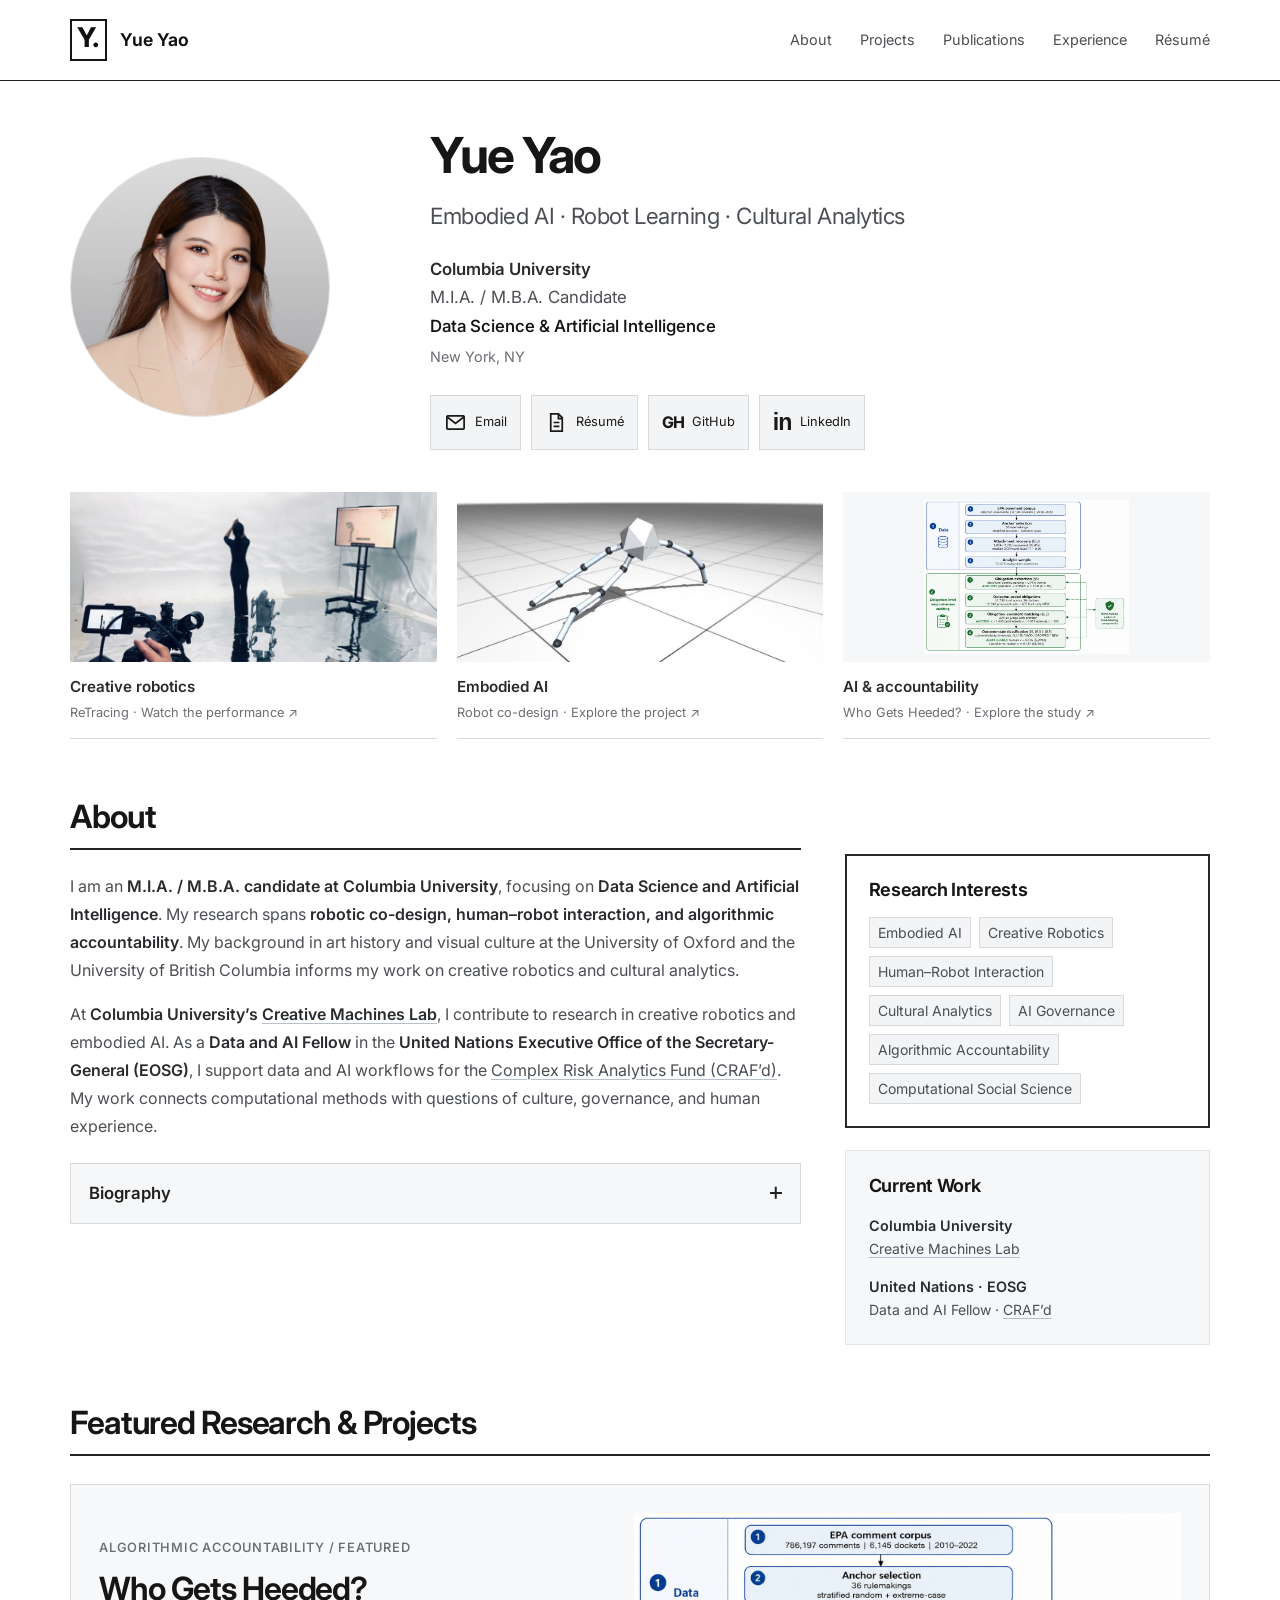
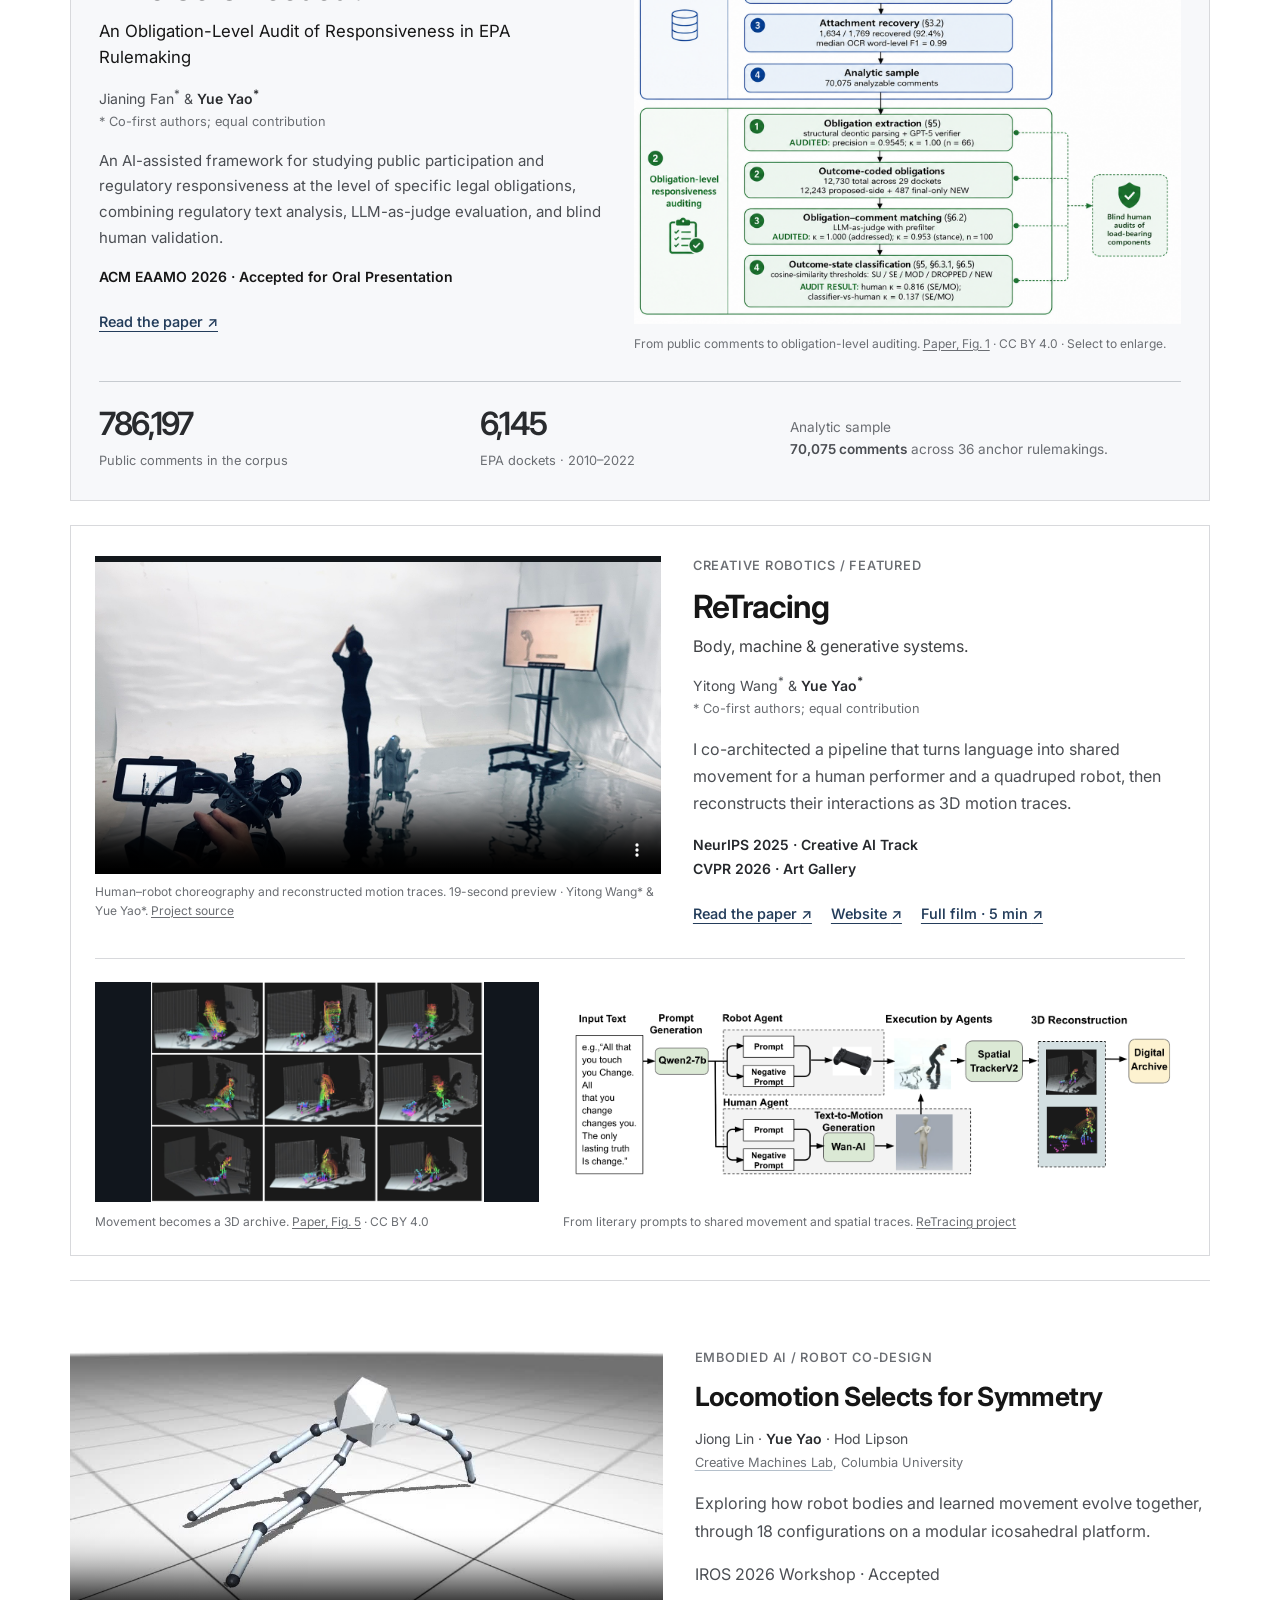
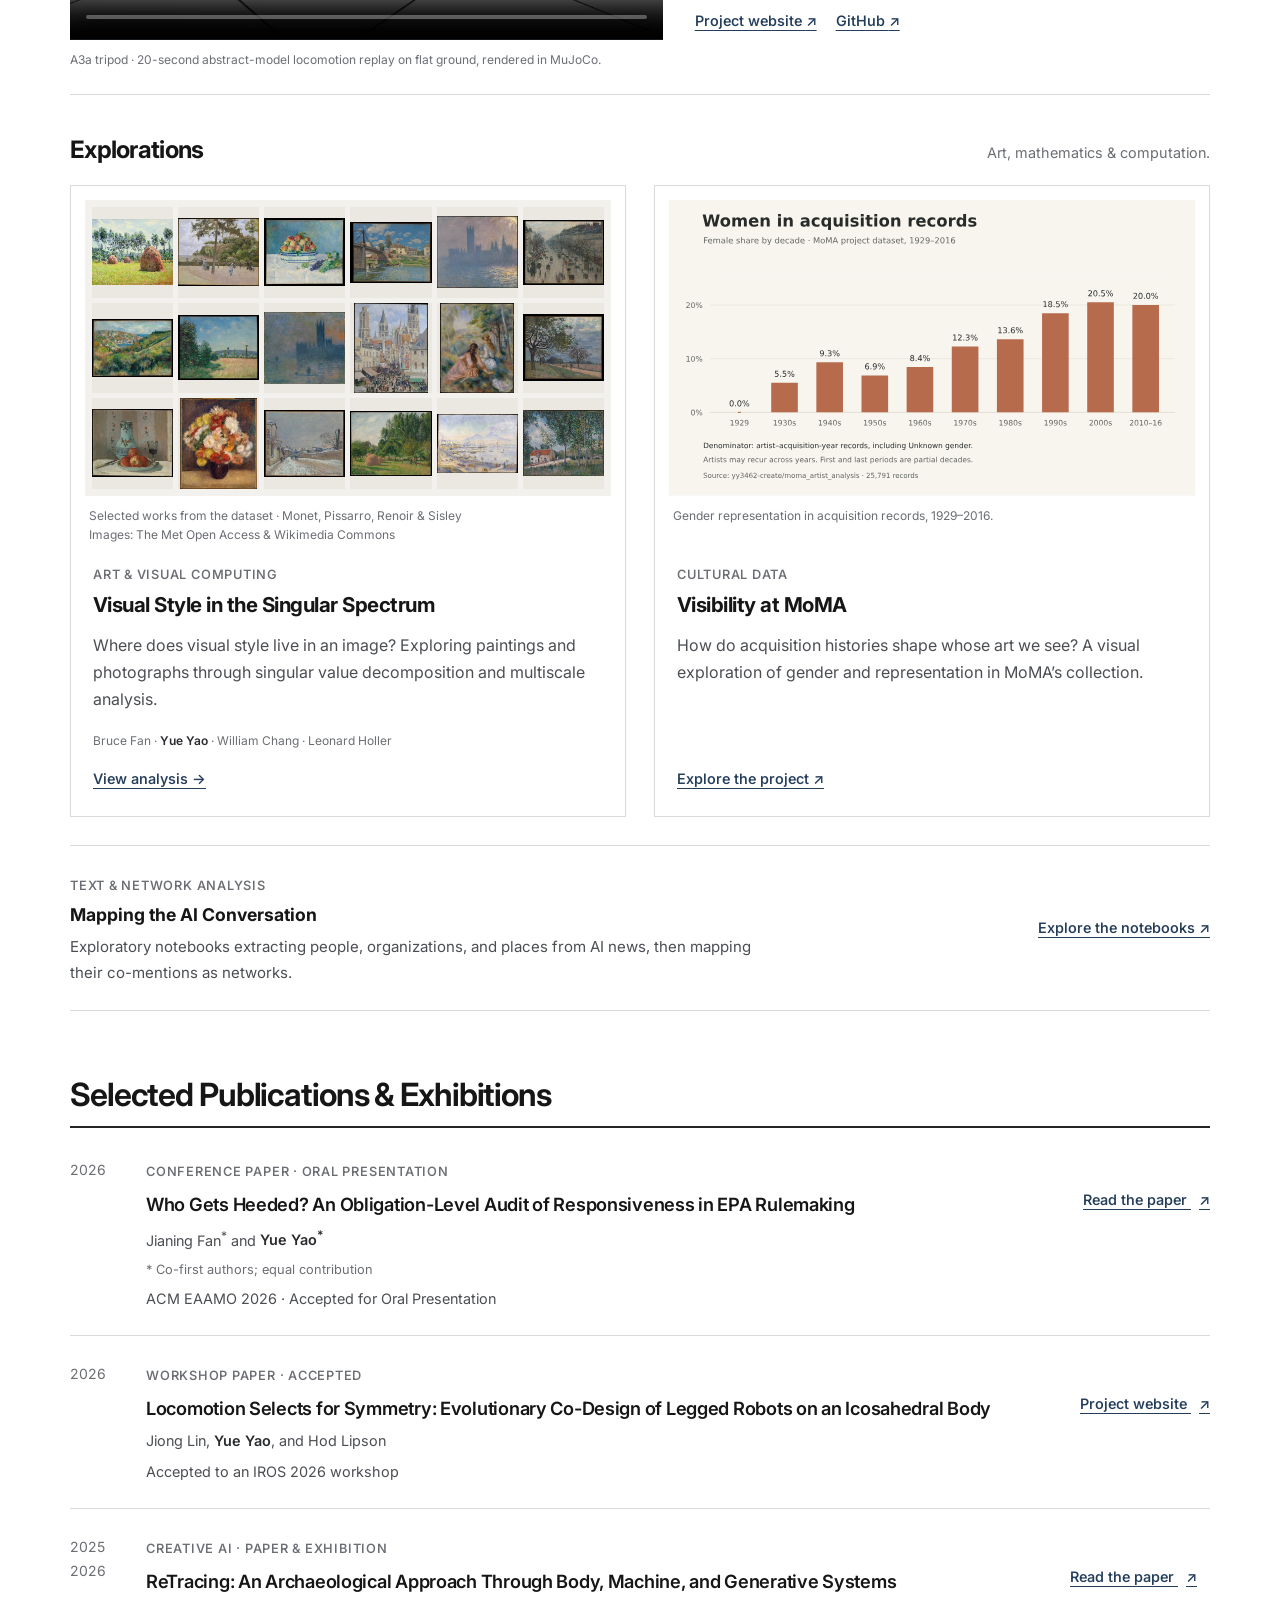
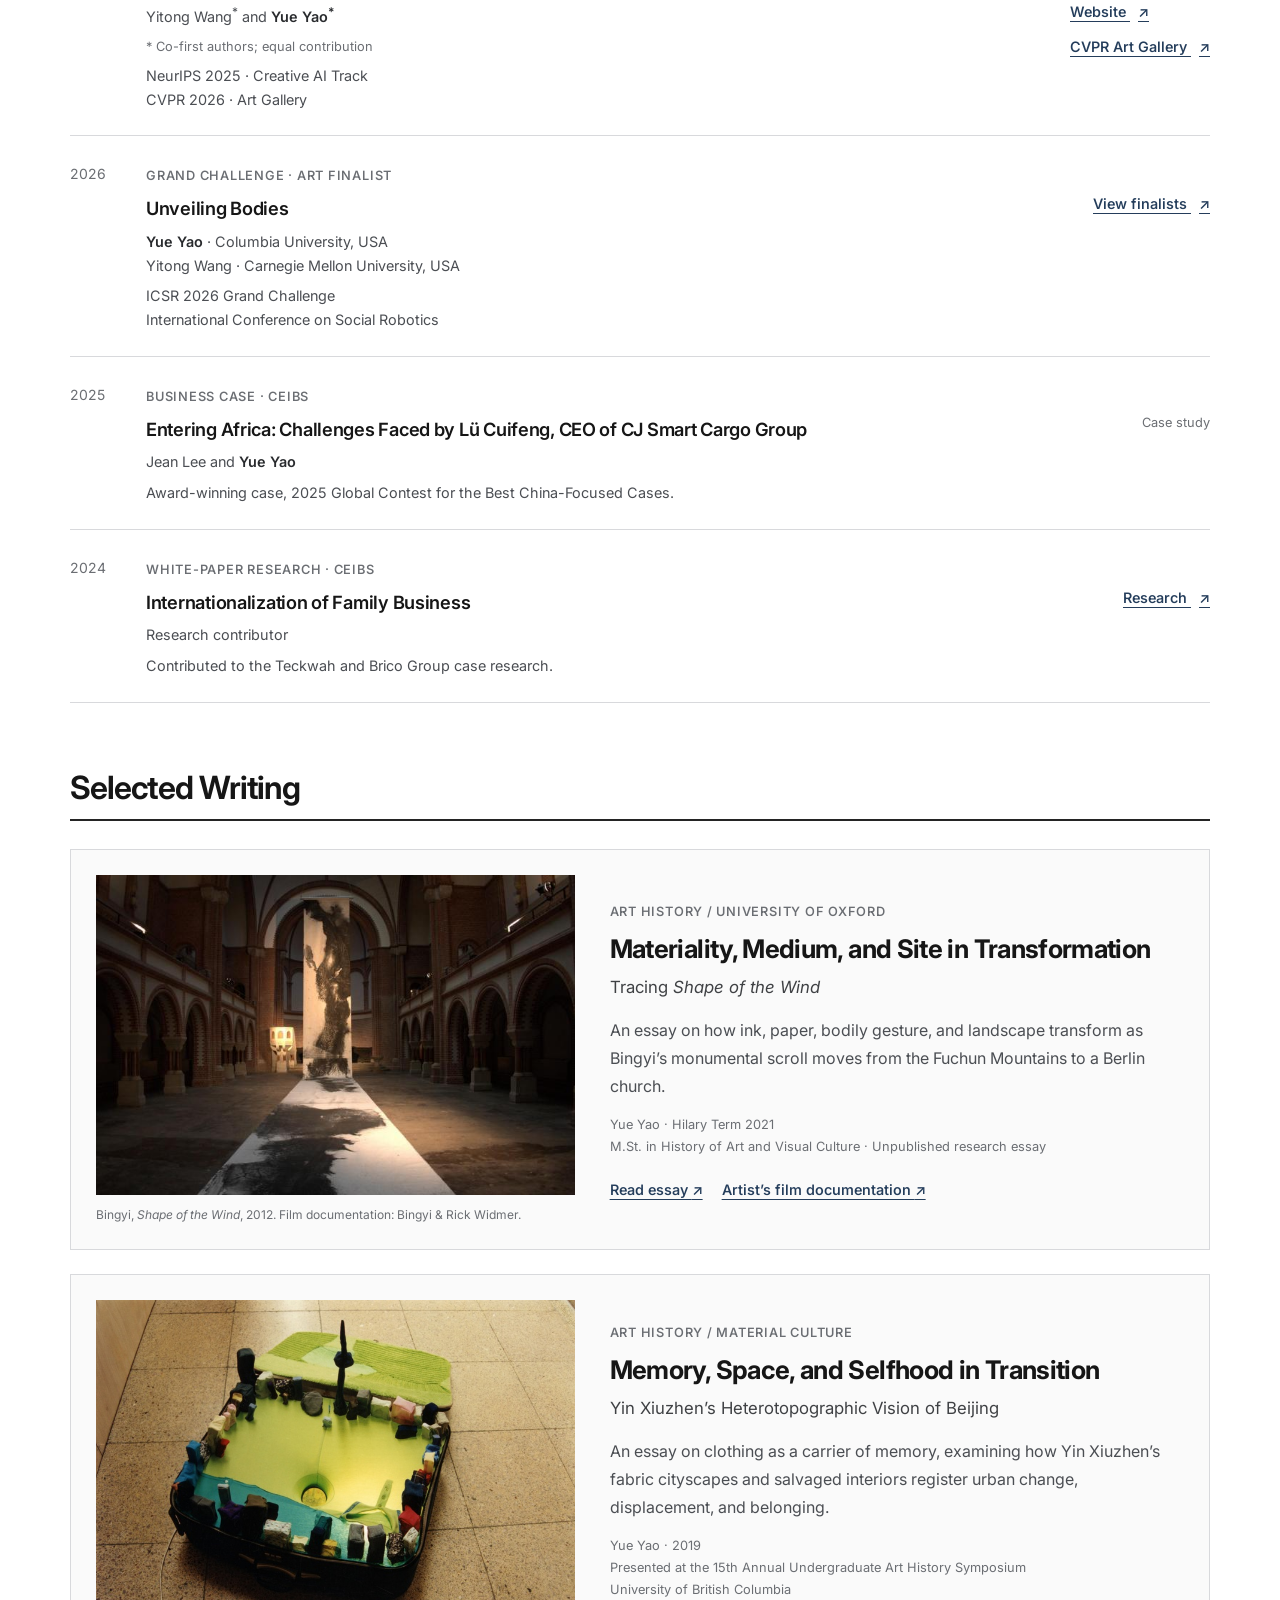
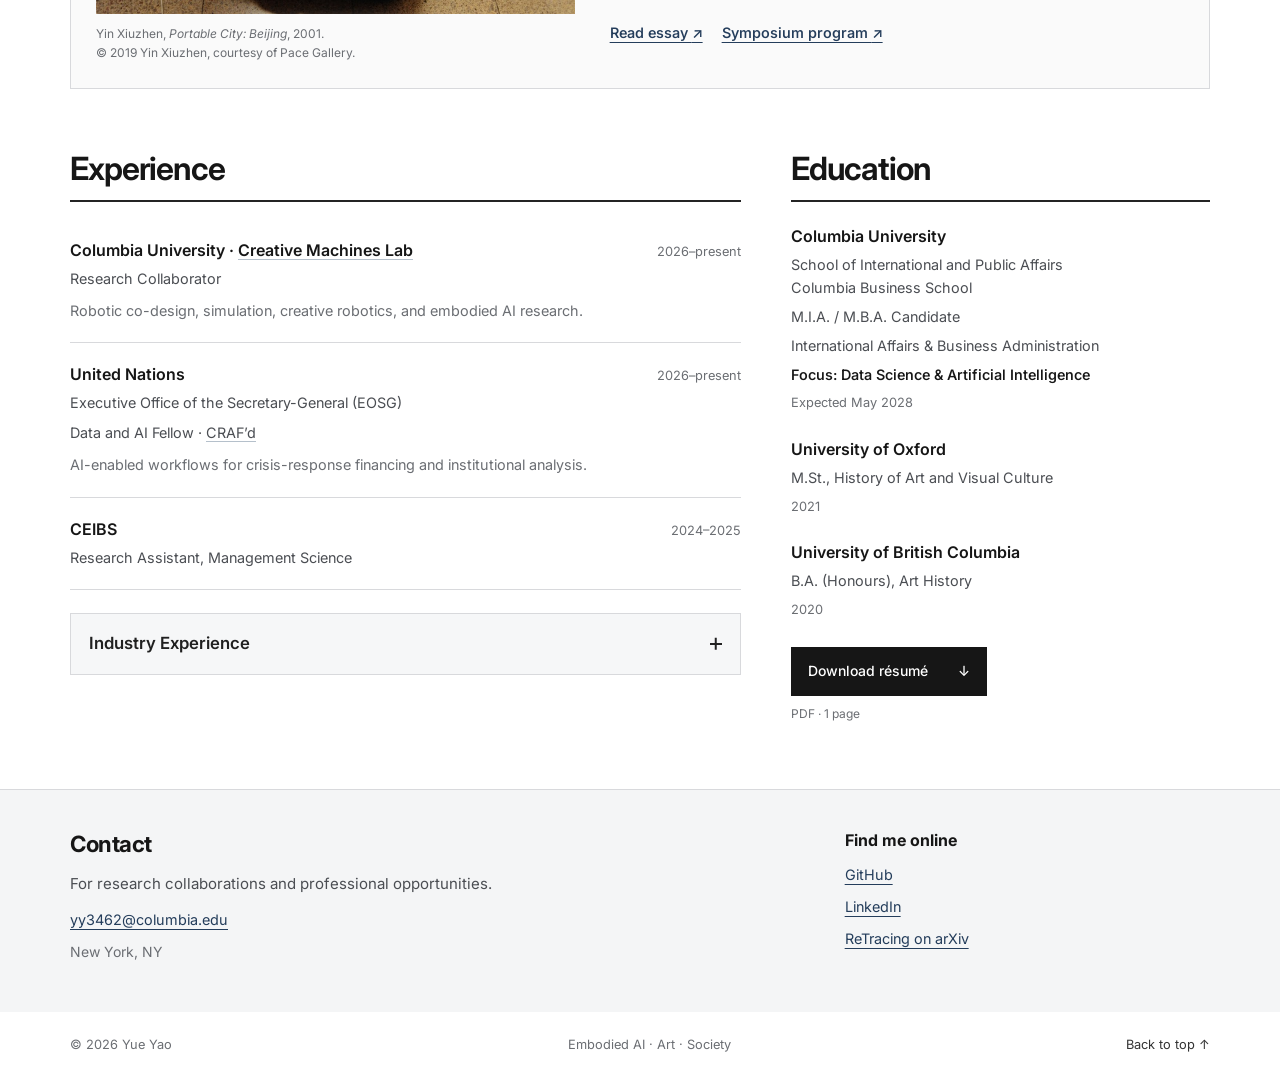
==== commit 2b77e6d4: "Mark locomotion paper accepted to IROS workshop" ====
--- a/index.html
+++ b/index.html
@@ -59,14 +59,14 @@
 </head>
 <body>
 <a class="skip-link" href="#main">Skip to content</a>
-<header class="site-header"><div class="wrap header-inner"><a class="brand" href="#home" aria-label="Yue Yao, home"><span class="brand-mark" aria-hidden="true">Y.</span><span>Yue Yao</span></a><nav aria-label="Main navigation"><a href="#about">About</a><a href="#work">Projects</a><a href="#research">Publications</a><a href="#experience">Experience</a><a href="./assets/yue-yao-resume.pdf?v=20260914-crafd" target="_blank" rel="noopener">Résumé</a></nav></div></header>
+<header class="site-header"><div class="wrap header-inner"><a class="brand" href="#home" aria-label="Yue Yao, home"><span class="brand-mark" aria-hidden="true">Y.</span><span>Yue Yao</span></a><nav aria-label="Main navigation"><a href="#about">About</a><a href="#work">Projects</a><a href="#research">Publications</a><a href="#experience">Experience</a><a href="./assets/yue-yao-resume.pdf?v=20260916-iros" target="_blank" rel="noopener">Résumé</a></nav></div></header>
 <main id="main">
 <section id="home" class="profile-header wrap" aria-labelledby="profile-name">
 <div class="profile-portrait"><img src="./assets/yue-yao-portrait.jpg" width="1000" height="1000" alt="Portrait of Yue Yao" fetchpriority="high"></div>
 <div class="profile-intro"><h1 id="profile-name">Yue Yao</h1><p class="profile-subtitle">Embodied AI · Robot Learning · Cultural Analytics</p><div class="affiliations"><p><strong>Columbia University</strong></p><p>M.I.A. / M.B.A. Candidate</p><p class="academic-focus">Data Science &amp; Artificial Intelligence</p><p class="location">New York, NY</p></div>
 <div class="social-links" aria-label="Professional links">
 <a href="mailto:yy3462@columbia.edu" aria-label="Email Yue Yao" title="Email"><svg viewBox="0 0 24 24" fill="none" stroke="currentColor" stroke-width="1.8" aria-hidden="true"><rect x="3" y="5" width="18" height="14" rx="1"/><path d="m3 6 9 7 9-7"/></svg><span>Email</span></a>
-<a href="./assets/yue-yao-resume.pdf?v=20260914-crafd" target="_blank" rel="noopener" aria-label="Open résumé PDF" title="Résumé"><svg viewBox="0 0 24 24" fill="none" stroke="currentColor" stroke-width="1.8" aria-hidden="true"><path d="M6 3h8l4 4v14H6zM14 3v5h4M9 12h6M9 16h6"/></svg><span>Résumé</span></a>
+<a href="./assets/yue-yao-resume.pdf?v=20260916-iros" target="_blank" rel="noopener" aria-label="Open résumé PDF" title="Résumé"><svg viewBox="0 0 24 24" fill="none" stroke="currentColor" stroke-width="1.8" aria-hidden="true"><path d="M6 3h8l4 4v14H6zM14 3v5h4M9 12h6M9 16h6"/></svg><span>Résumé</span></a>
 <a href="https://github.com/yy3462-create" target="_blank" rel="noopener noreferrer" aria-label="Yue Yao on GitHub" title="GitHub"><span class="social-glyph" aria-hidden="true">GH</span><span>GitHub</span></a>
 <a href="https://www.linkedin.com/in/yueyaoyy/" target="_blank" rel="noopener noreferrer" aria-label="Yue Yao on LinkedIn" title="LinkedIn"><span class="social-glyph linkedin" aria-hidden="true">in</span><span>LinkedIn</span></a>
 </div></div></section>
@@ -94,7 +94,7 @@
 </article>
 <article id="codesign" class="simulation-project">
 <figure><video controls muted playsinline preload="none" poster="./assets/icos-locomotion-poster.jpg" width="960" height="540" aria-label="A3a tripod simulation replay" aria-describedby="simulation-caption"><source src="./assets/icos-locomotion.mp4" type="video/mp4"><a href="./assets/icos-locomotion.mp4">Watch the simulation replay</a></video><figcaption id="simulation-caption">A3a tripod · 20-second abstract-model locomotion replay on flat ground, rendered in MuJoCo.</figcaption></figure>
-<div><span class="project-kicker">EMBODIED AI / ROBOT CO-DESIGN</span><h3>Locomotion Selects for Symmetry</h3><p class="project-authors">Jiong Lin · <strong>Yue Yao</strong> · Hod Lipson<br><span><a class="institution-link" href="https://www.creativemachineslab.com/" target="_blank" rel="noopener noreferrer">Creative Machines Lab</a>, Columbia University</span></p><p>Exploring how robot bodies and learned movement evolve together, through 18 configurations on a modular icosahedral platform.</p><div class="project-links"><a href="https://jl6017.github.io/icos-codesign/" target="_blank" rel="noopener noreferrer">Project website <span aria-hidden="true">↗</span></a><a href="https://github.com/jl6017/icos-codesign" target="_blank" rel="noopener noreferrer">GitHub <span aria-hidden="true">↗</span></a></div></div>
+<div><span class="project-kicker">EMBODIED AI / ROBOT CO-DESIGN</span><h3>Locomotion Selects for Symmetry</h3><p class="project-authors">Jiong Lin · <strong>Yue Yao</strong> · Hod Lipson<br><span><a class="institution-link" href="https://www.creativemachineslab.com/" target="_blank" rel="noopener noreferrer">Creative Machines Lab</a>, Columbia University</span></p><p>Exploring how robot bodies and learned movement evolve together, through 18 configurations on a modular icosahedral platform.</p><p class="recognition">IROS 2026 Workshop · Accepted</p><div class="project-links"><a href="https://jl6017.github.io/icos-codesign/" target="_blank" rel="noopener noreferrer">Project website <span aria-hidden="true">↗</span></a><a href="https://github.com/jl6017/icos-codesign" target="_blank" rel="noopener noreferrer">GitHub <span aria-hidden="true">↗</span></a></div></div>
 </article>
 <div class="explorations-heading"><h3>Explorations</h3><p>Art, mathematics &amp; computation.</p></div>
 <div class="exploration-grid">
@@ -130,7 +130,7 @@
 </section>
 <section id="research" class="research-section" aria-labelledby="research-heading"><div class="wrap section"><div class="section-heading"><div><h2 id="research-heading">Selected Publications &amp; Exhibitions</h2></div></div><div class="publications">
 <article class="publication"><span class="publication-year">2026</span><div class="publication-info"><span class="project-kicker">CONFERENCE PAPER · ORAL PRESENTATION</span><h3>Who Gets Heeded? An Obligation-Level Audit of Responsiveness in EPA Rulemaking</h3><p>Jianing Fan<sup>*</sup> and <strong>Yue Yao<sup>*</sup></strong></p><p class="contribution-note">* Co-first authors; equal contribution</p><p>ACM EAAMO 2026 · Accepted for Oral Presentation</p></div><a class="paper-link" href="https://arxiv.org/abs/2608.10329" target="_blank" rel="noopener noreferrer" aria-label="Read Who Gets Heeded on arXiv">Read the paper <span aria-hidden="true">↗</span></a></article>
-<article class="publication"><span class="publication-year">2026</span><div class="publication-info"><span class="project-kicker">WORKSHOP SUBMISSION · ROBOT CO-DESIGN</span><h3>Locomotion Selects for Symmetry: Evolutionary Co-Design of Legged Robots on an Icosahedral Body</h3><p>Jiong Lin, <strong>Yue Yao</strong>, and Hod Lipson</p><p>Submitted to an IROS workshop</p></div><a class="paper-link" href="https://jl6017.github.io/icos-codesign/" target="_blank" rel="noopener noreferrer">Project website <span aria-hidden="true">↗</span></a></article>
+<article class="publication"><span class="publication-year">2026</span><div class="publication-info"><span class="project-kicker">WORKSHOP PAPER · ACCEPTED</span><h3>Locomotion Selects for Symmetry: Evolutionary Co-Design of Legged Robots on an Icosahedral Body</h3><p>Jiong Lin, <strong>Yue Yao</strong>, and Hod Lipson</p><p>Accepted to an IROS 2026 workshop</p></div><a class="paper-link" href="https://jl6017.github.io/icos-codesign/" target="_blank" rel="noopener noreferrer">Project website <span aria-hidden="true">↗</span></a></article>
 <article class="publication"><span class="publication-year">2025<br>2026</span><div class="publication-info"><span class="project-kicker">CREATIVE AI · PAPER &amp; EXHIBITION</span><h3>ReTracing: An Archaeological Approach Through Body, Machine, and Generative Systems</h3><p>Yitong Wang<sup>*</sup> and <strong>Yue Yao<sup>*</sup></strong></p><p class="contribution-note">* Co-first authors; equal contribution</p><p>NeurIPS 2025 · Creative AI Track<br>CVPR 2026 · Art Gallery</p></div><div class="publication-links"><a class="paper-link" href="https://arxiv.org/abs/2602.11242" target="_blank" rel="noopener noreferrer">Read the paper <span aria-hidden="true">↗</span></a><a class="paper-link" href="https://ellywang66.github.io/ReTracing/" target="_blank" rel="noopener noreferrer" aria-label="Visit the ReTracing project website">Website <span aria-hidden="true">↗</span></a><a class="paper-link" href="https://www.thecvf-art.com/project.php?year=2026&amp;artist=yue-yao&amp;id=1027" target="_blank" rel="noopener noreferrer">CVPR Art Gallery <span aria-hidden="true">↗</span></a></div></article>
 <article class="publication"><span class="publication-year">2026</span><div class="publication-info"><span class="project-kicker">GRAND CHALLENGE · ART FINALIST</span><h3>Unveiling Bodies</h3><p><strong>Yue Yao</strong> · Columbia University, USA<br>Yitong Wang · Carnegie Mellon University, USA</p><p>ICSR 2026 Grand Challenge<br>International Conference on Social Robotics</p></div><a class="paper-link" href="https://icsr2026.uk/competition-finalists/" target="_blank" rel="noopener noreferrer">View finalists <span aria-hidden="true">↗</span></a></article>
 <article class="publication"><span class="publication-year">2025</span><div class="publication-info"><span class="project-kicker">BUSINESS CASE · CEIBS</span><h3>Entering Africa: Challenges Faced by Lü Cuifeng, CEO of CJ Smart Cargo Group</h3><p>Jean Lee and <strong>Yue Yao</strong></p><p>Award-winning case, 2025 Global Contest for the Best China-Focused Cases.</p></div><span class="publication-type">Case study</span></article>
@@ -149,7 +149,7 @@
 </div><details class="biography"><summary><span>Industry Experience</span><span class="details-indicator" aria-hidden="true"></span></summary><div class="biography-body">
 <div class="experience"><div><h4>TouchTronix Robotics</h4><p>Data Science Intern</p></div><span class="experience-date">May–<time datetime="2026-09">September 2026</time></span></div>
 <div class="experience"><div><h4>Shanghai Pudong Development Bank</h4><p>Management Associate, Headquarters</p></div><span class="experience-date">2022–2024</span></div>
-</div></details></div><aside class="education-panel"><h2 class="ruled-heading">Education</h2><article><h3>Columbia University</h3><p>School of International and Public Affairs<br>Columbia Business School</p><p>M.I.A. / M.B.A. Candidate</p><p>International Affairs &amp; Business Administration</p><p class="academic-focus">Focus: Data Science &amp; Artificial Intelligence</p><span>Expected May 2028</span></article><article><h3>University of Oxford</h3><p>M.St., History of Art and Visual Culture</p><span>2021</span></article><article><h3>University of British Columbia</h3><p>B.A. (Honours), Art History</p><span>2020</span></article><a class="download-link" href="./assets/yue-yao-resume.pdf?v=20260914-crafd" download="Yue-Yao-Resume.pdf">Download résumé <span aria-hidden="true">↓</span></a><p class="file-note">PDF · 1 page</p></aside></section>
+</div></details></div><aside class="education-panel"><h2 class="ruled-heading">Education</h2><article><h3>Columbia University</h3><p>School of International and Public Affairs<br>Columbia Business School</p><p>M.I.A. / M.B.A. Candidate</p><p>International Affairs &amp; Business Administration</p><p class="academic-focus">Focus: Data Science &amp; Artificial Intelligence</p><span>Expected May 2028</span></article><article><h3>University of Oxford</h3><p>M.St., History of Art and Visual Culture</p><span>2021</span></article><article><h3>University of British Columbia</h3><p>B.A. (Honours), Art History</p><span>2020</span></article><a class="download-link" href="./assets/yue-yao-resume.pdf?v=20260916-iros" download="Yue-Yao-Resume.pdf">Download résumé <span aria-hidden="true">↓</span></a><p class="file-note">PDF · 1 page</p></aside></section>
 <section id="contact" class="contact-section"><div class="wrap contact-inner"><div><h2>Contact</h2><p>For research collaborations and professional opportunities.</p><a href="mailto:yy3462@columbia.edu">yy3462@columbia.edu</a><p class="location">New York, NY</p></div><div class="footer-links"><h3>Find me online</h3><a href="https://github.com/yy3462-create" target="_blank" rel="noopener noreferrer">GitHub</a><a href="https://www.linkedin.com/in/yueyaoyy/" target="_blank" rel="noopener noreferrer">LinkedIn</a><a href="https://arxiv.org/abs/2602.11242" target="_blank" rel="noopener noreferrer">ReTracing on arXiv</a></div></div></section>
 </main><footer class="site-footer wrap"><span>© 2026 Yue Yao</span><span>Embodied AI · Art · Society</span><a href="#home">Back to top ↑</a></footer>
 </body></html>
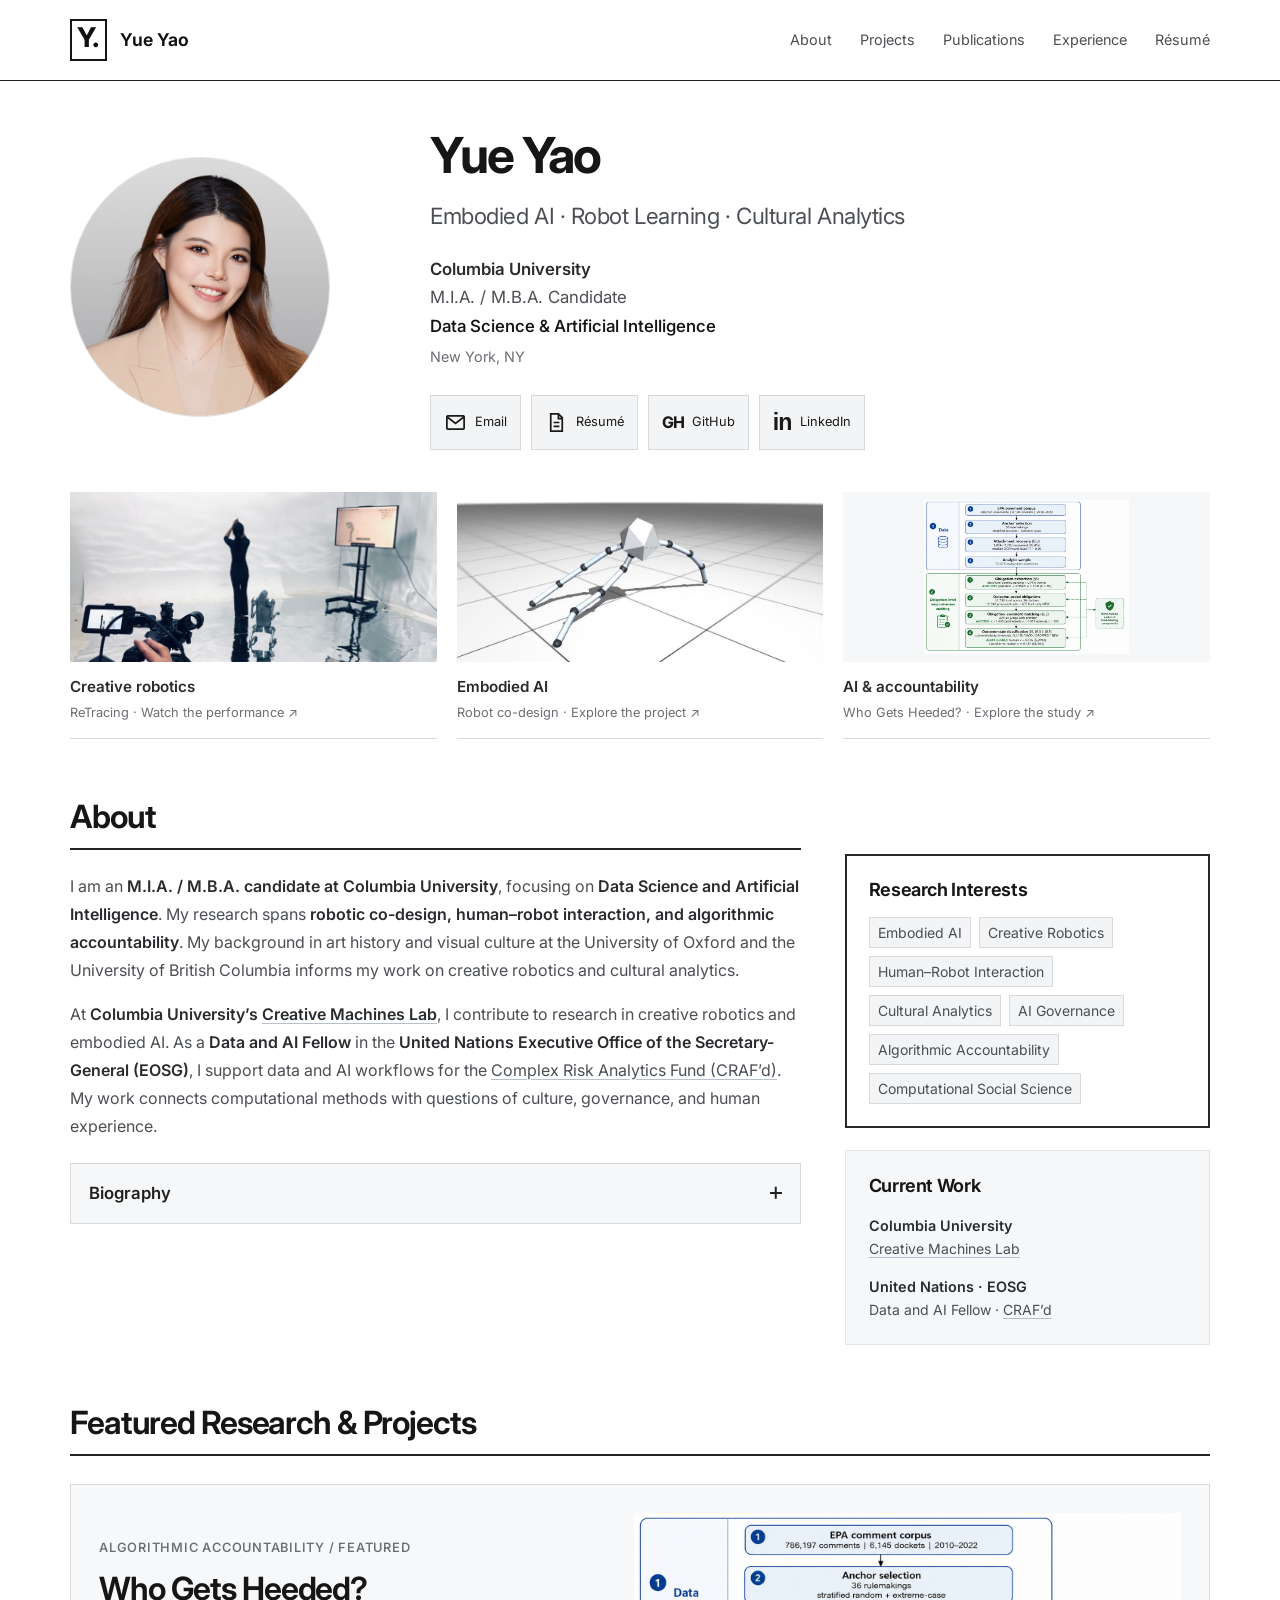
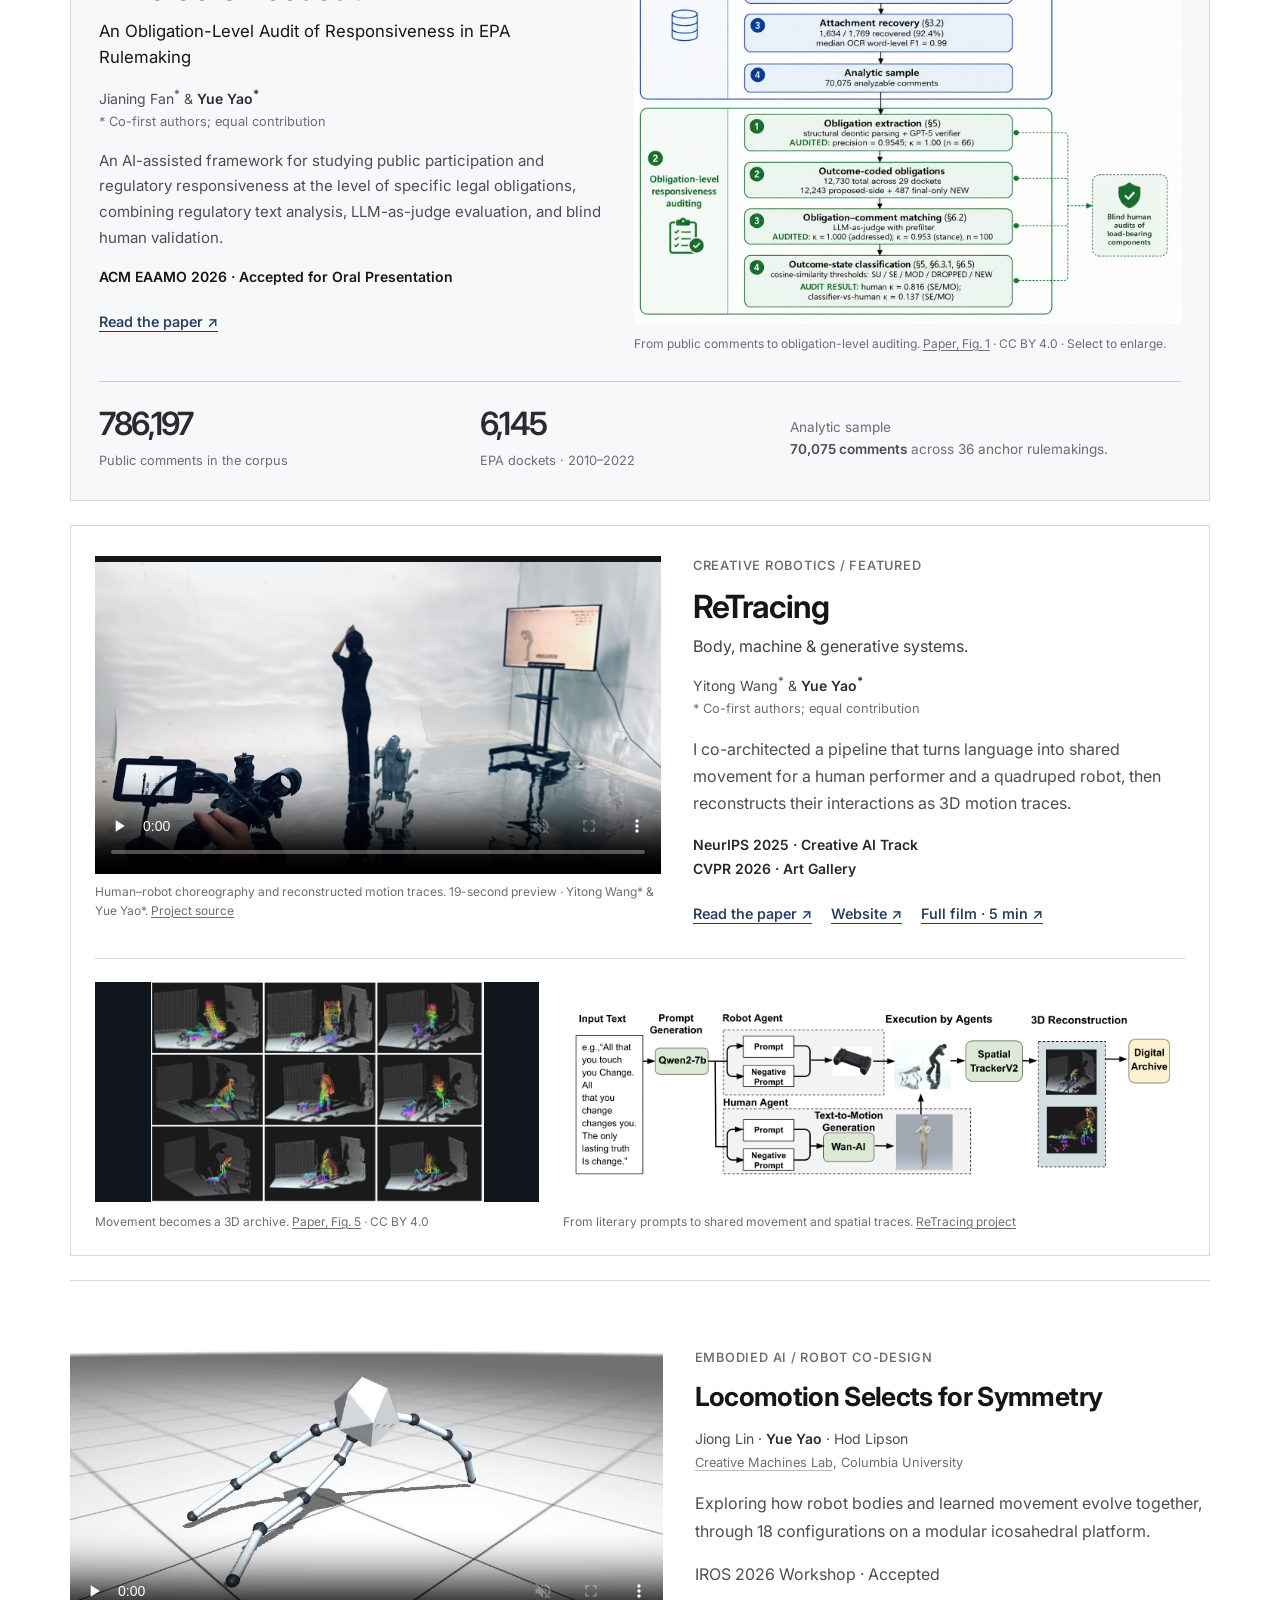
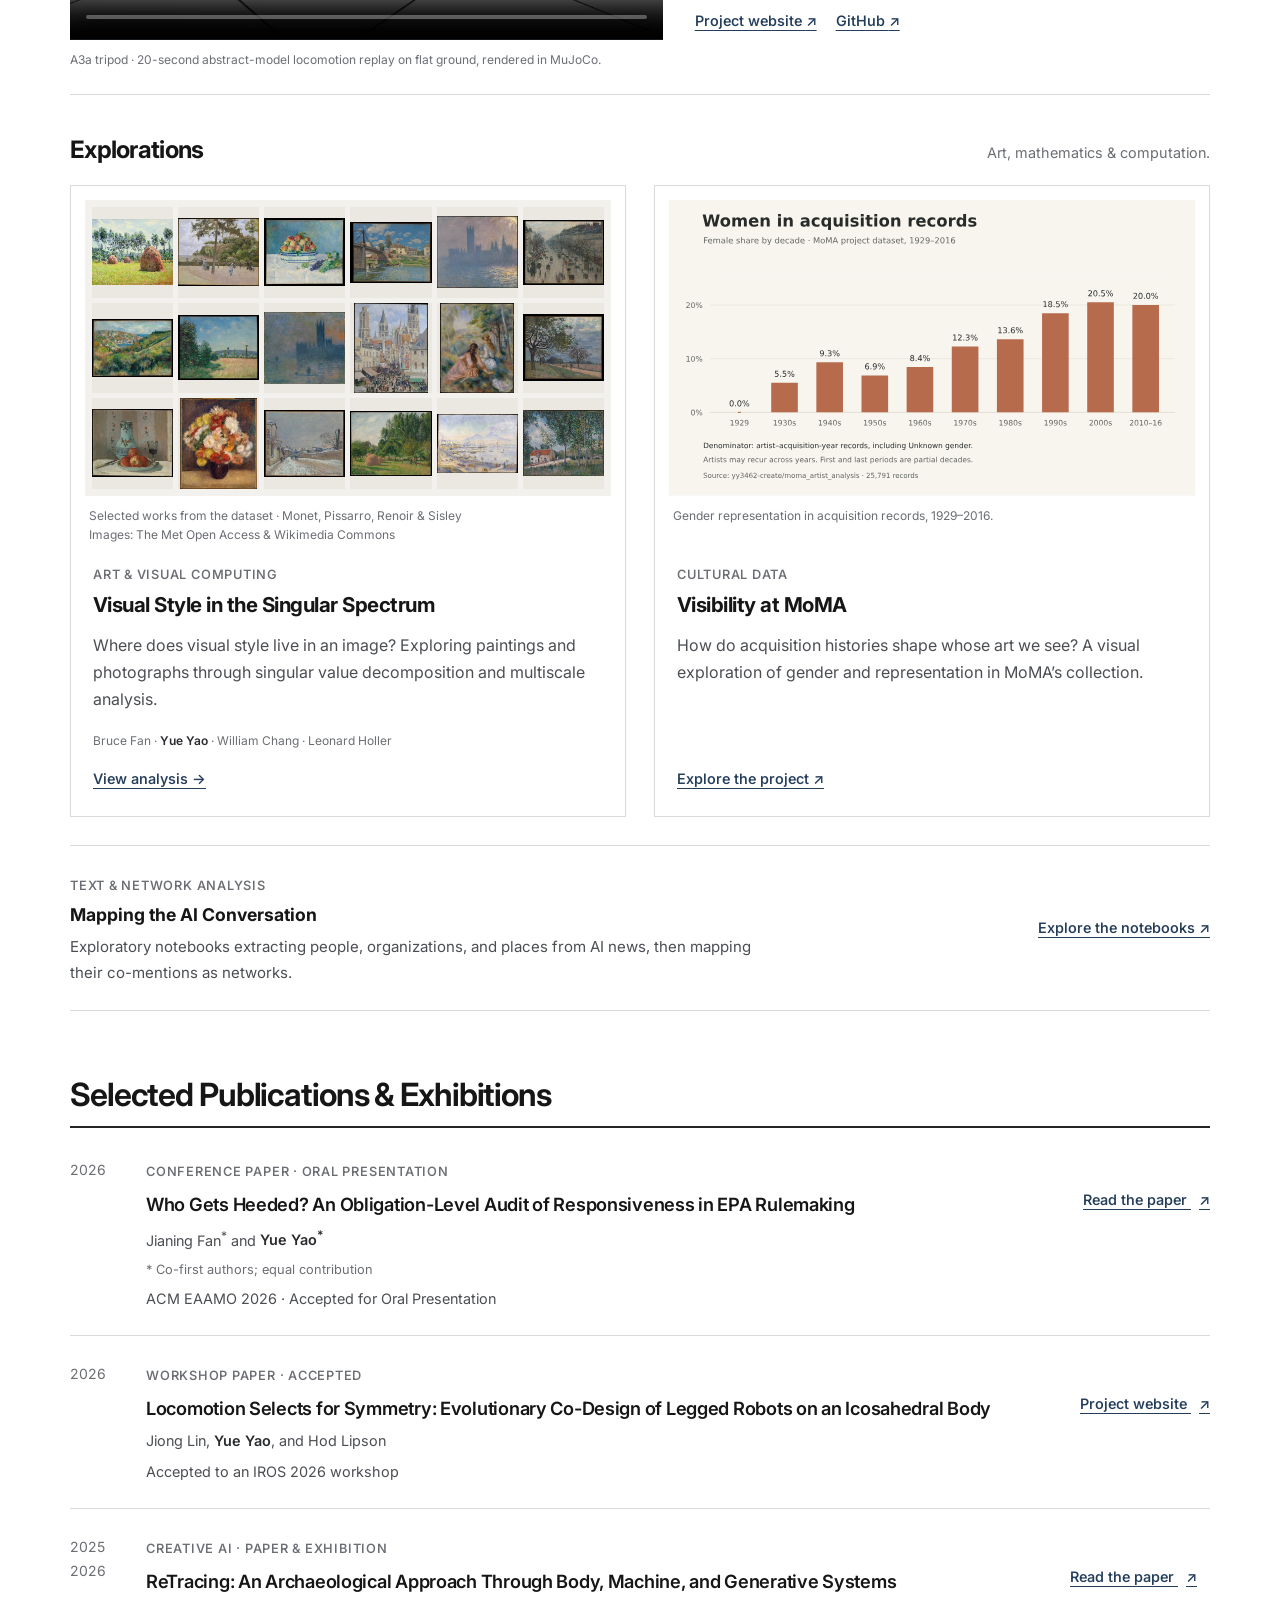
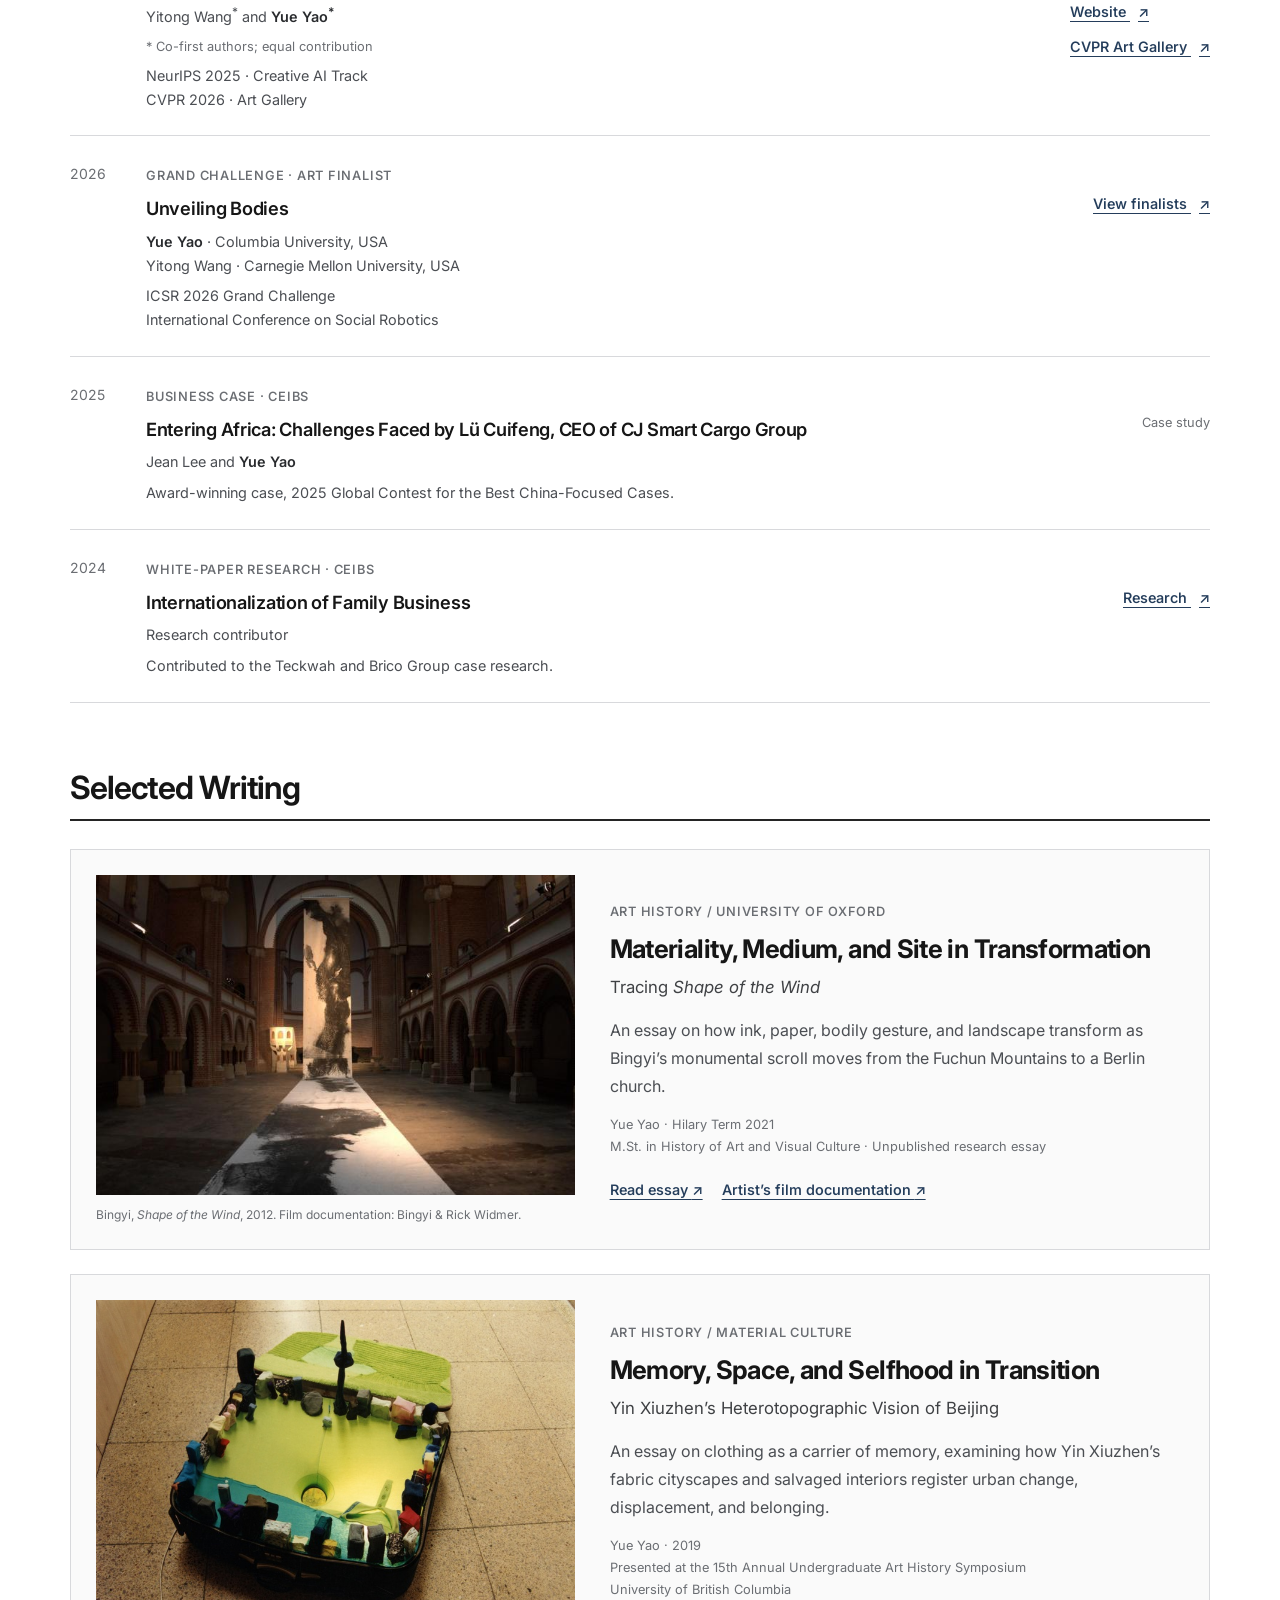
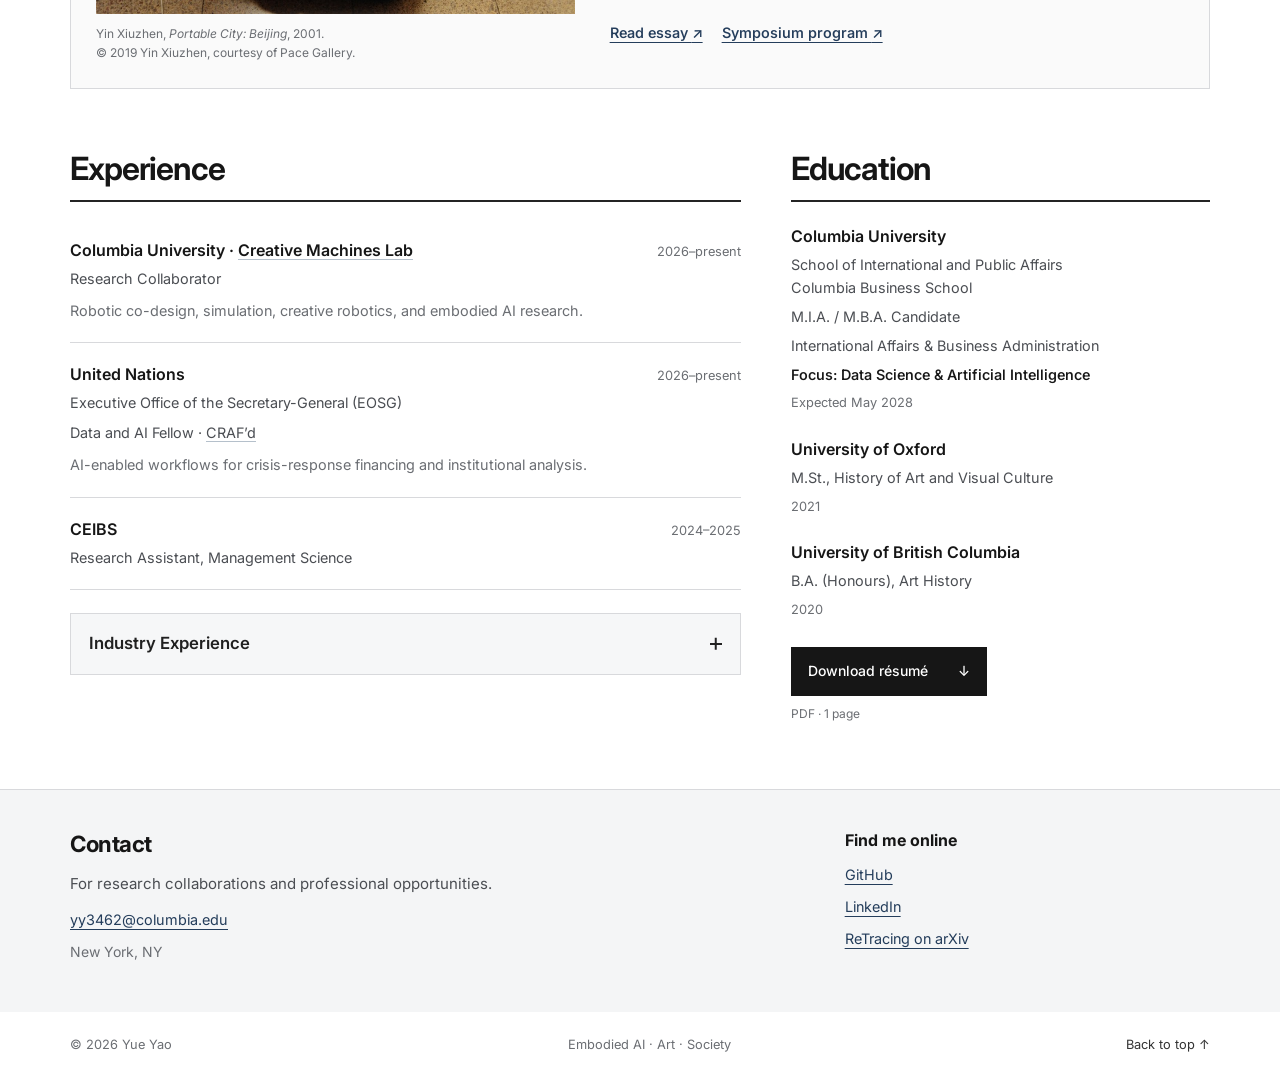
==== commit d2cb2628: "Clarify homepage identity for name and university searches" ====
--- a/index.html
+++ b/index.html
@@ -3,14 +3,14 @@
 <head>
 <meta charset="utf-8"><meta name="viewport" content="width=device-width, initial-scale=1"><meta name="theme-color" content="#161616">
 <meta name="google-site-verification" content="4BTM-CtkQrlZN7l9pmKaqWbLC7FVrcG3P5z1i0wtG7M">
-<meta name="description" content="Yue Yao is an M.I.A. / M.B.A. candidate at Columbia University researching embodied AI, robot learning, algorithmic accountability, and cultural analytics."><meta name="author" content="Yue Yao">
-<title>Yue Yao | Embodied AI &amp; Robotics | Columbia University</title>
+<meta name="description" content="Personal website of Yue Yao, M.I.A. / M.B.A. candidate at Columbia University. Research in embodied AI, robot learning, and cultural analytics."><meta name="author" content="Yue Yao">
+<title>Yue Yao | Columbia University</title>
 <link rel="icon" type="image/svg+xml" href="data:image/svg+xml,%3Csvg xmlns='http://www.w3.org/2000/svg' viewBox='0 0 32 32'%3E%3Crect width='32' height='32' rx='7' fill='%23161616'/%3E%3Cpath d='M8 8L16 17L24 8M16 17V25' stroke='white' stroke-width='3' fill='none'/%3E%3C/svg%3E">
 <link rel="canonical" href="https://yy3462-create.github.io/">
 <meta property="og:type" content="profile">
 <meta property="og:site_name" content="Yue Yao">
-<meta property="og:title" content="Yue Yao | Embodied AI &amp; Robotics | Columbia University">
-<meta property="og:description" content="Yue Yao is an M.I.A. / M.B.A. candidate at Columbia University researching embodied AI, robot learning, algorithmic accountability, and cultural analytics.">
+<meta property="og:title" content="Yue Yao | Columbia University">
+<meta property="og:description" content="Personal website of Yue Yao, M.I.A. / M.B.A. candidate at Columbia University. Research in embodied AI, robot learning, and cultural analytics.">
 <meta property="og:url" content="https://yy3462-create.github.io/">
 <meta property="og:image" content="https://yy3462-create.github.io/assets/yue-yao-portrait.jpg">
 <meta property="og:image:alt" content="Portrait of Yue Yao">
@@ -25,7 +25,7 @@
   "@type": "ProfilePage",
   "@id": "https://yy3462-create.github.io/#profile",
   "url": "https://yy3462-create.github.io/",
-  "name": "Yue Yao | Embodied AI & Robotics | Columbia University",
+  "name": "Yue Yao | Columbia University",
   "inLanguage": "en",
   "mainEntity": {
     "@type": "Person",
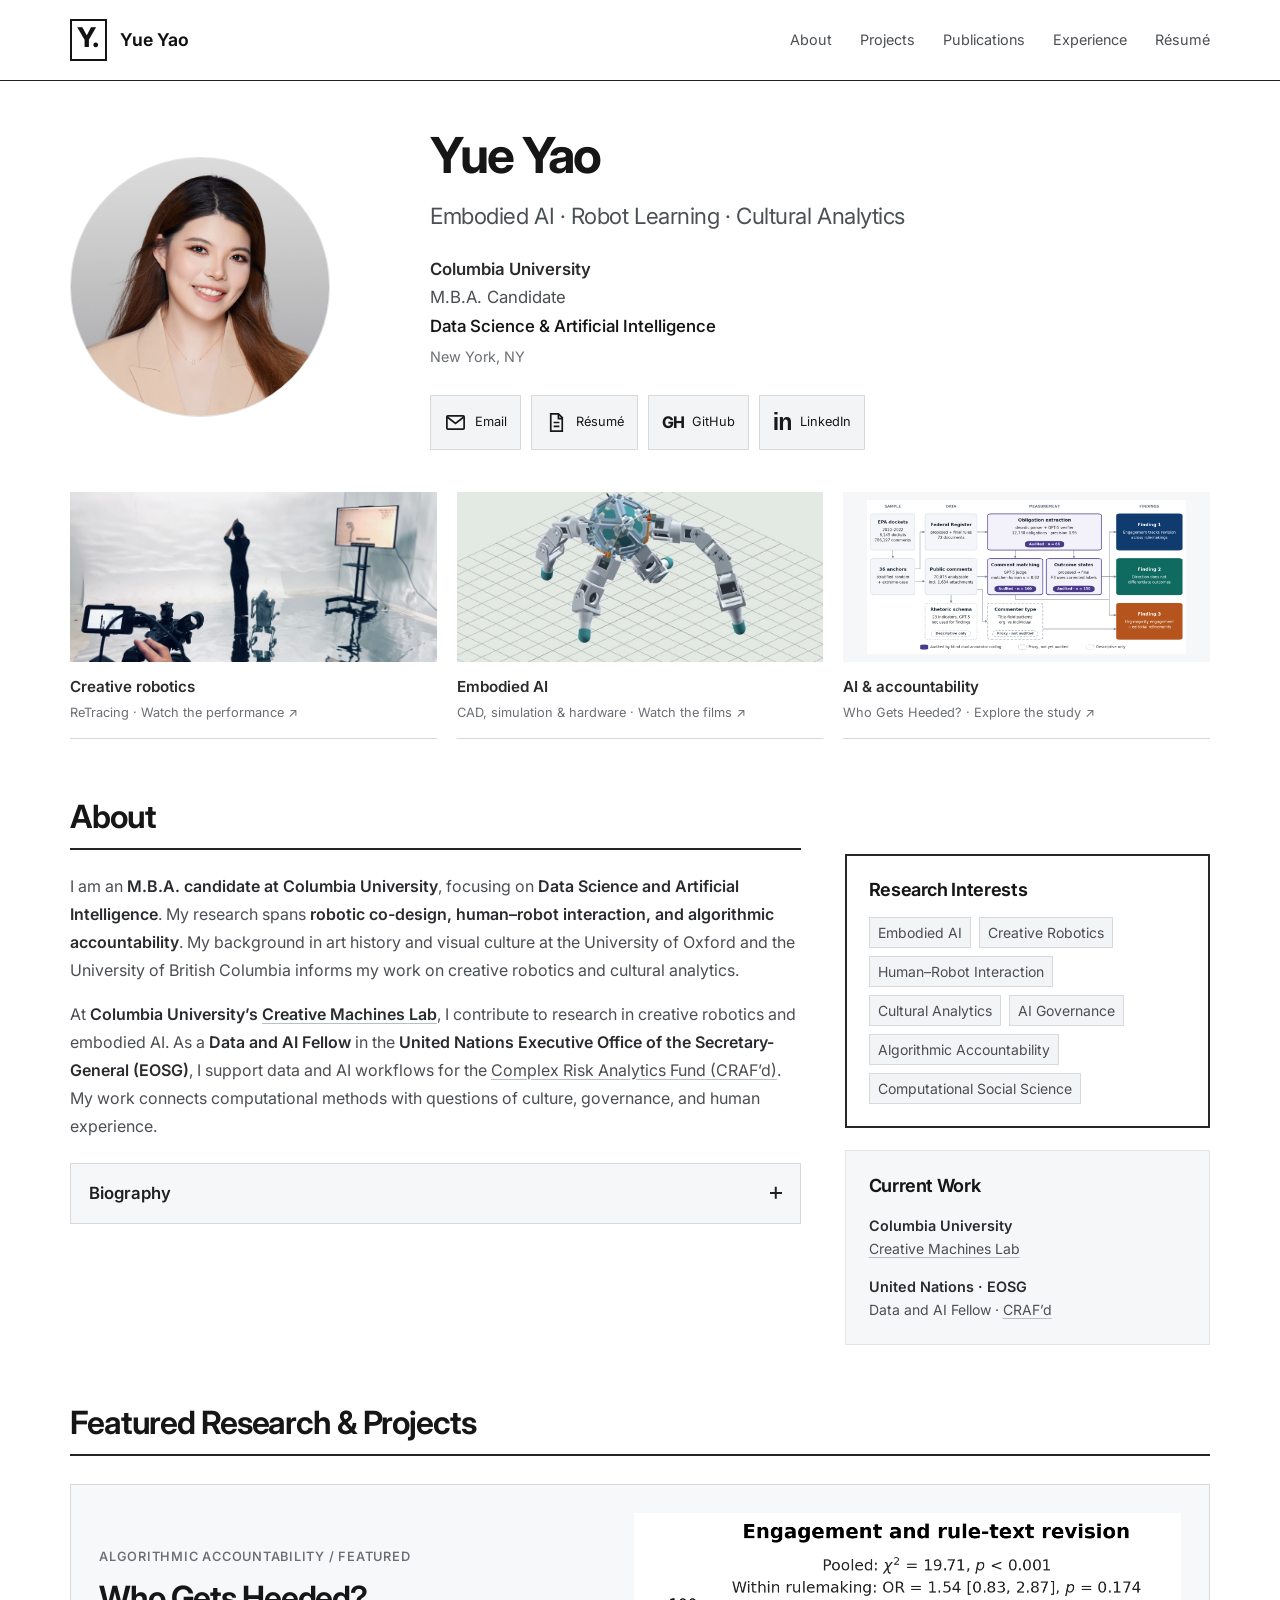
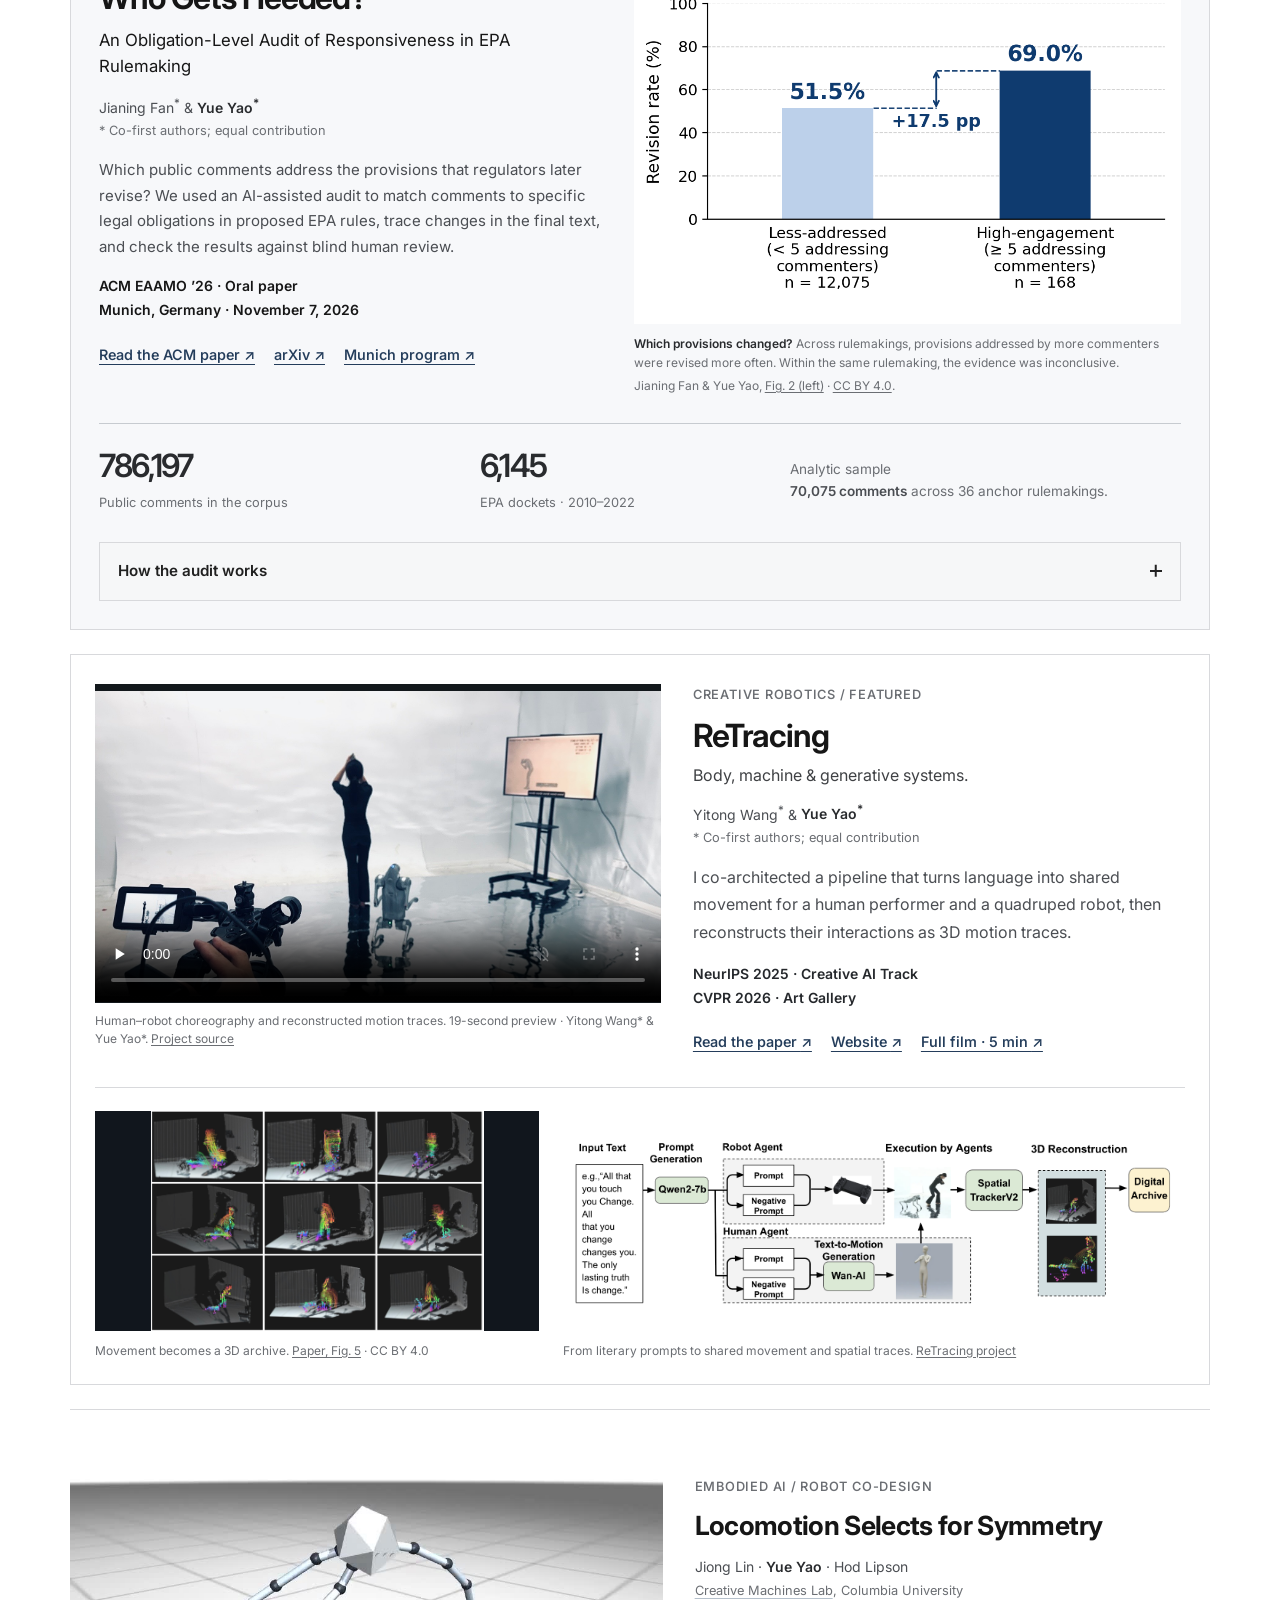
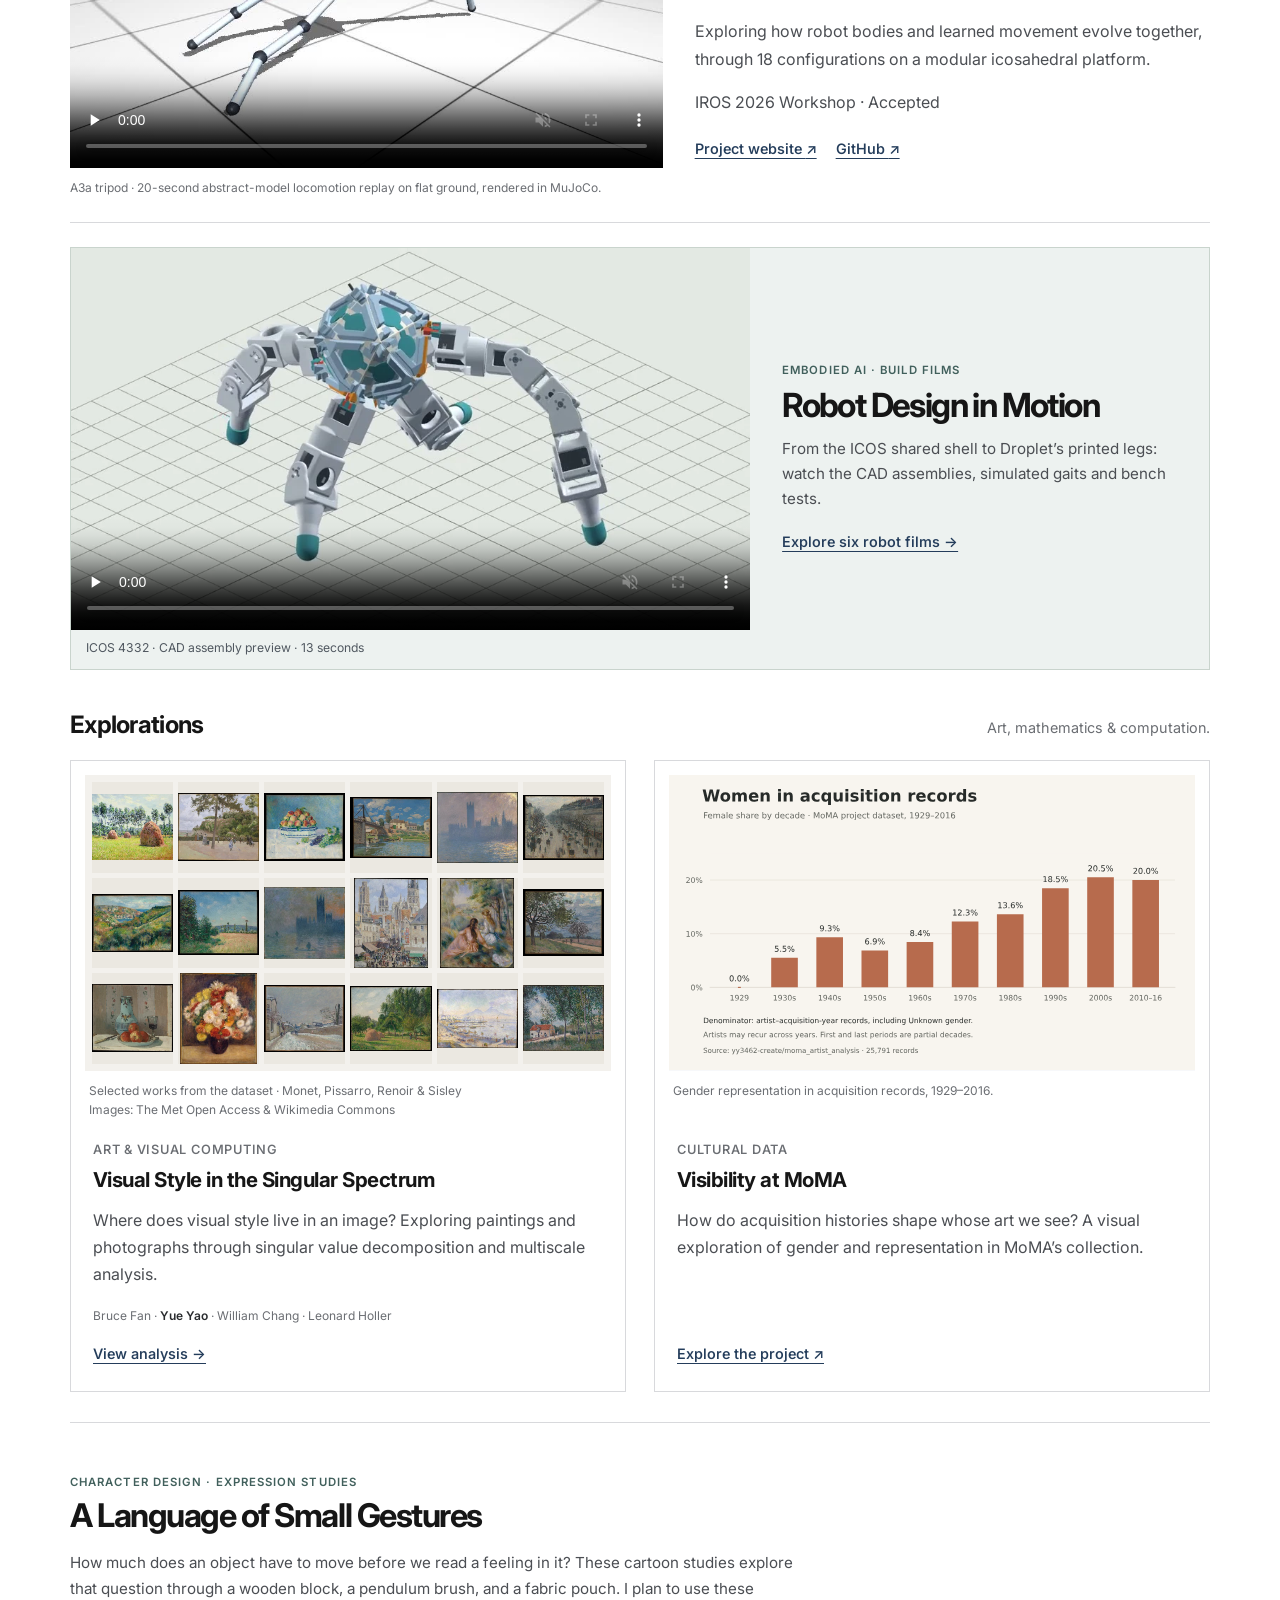
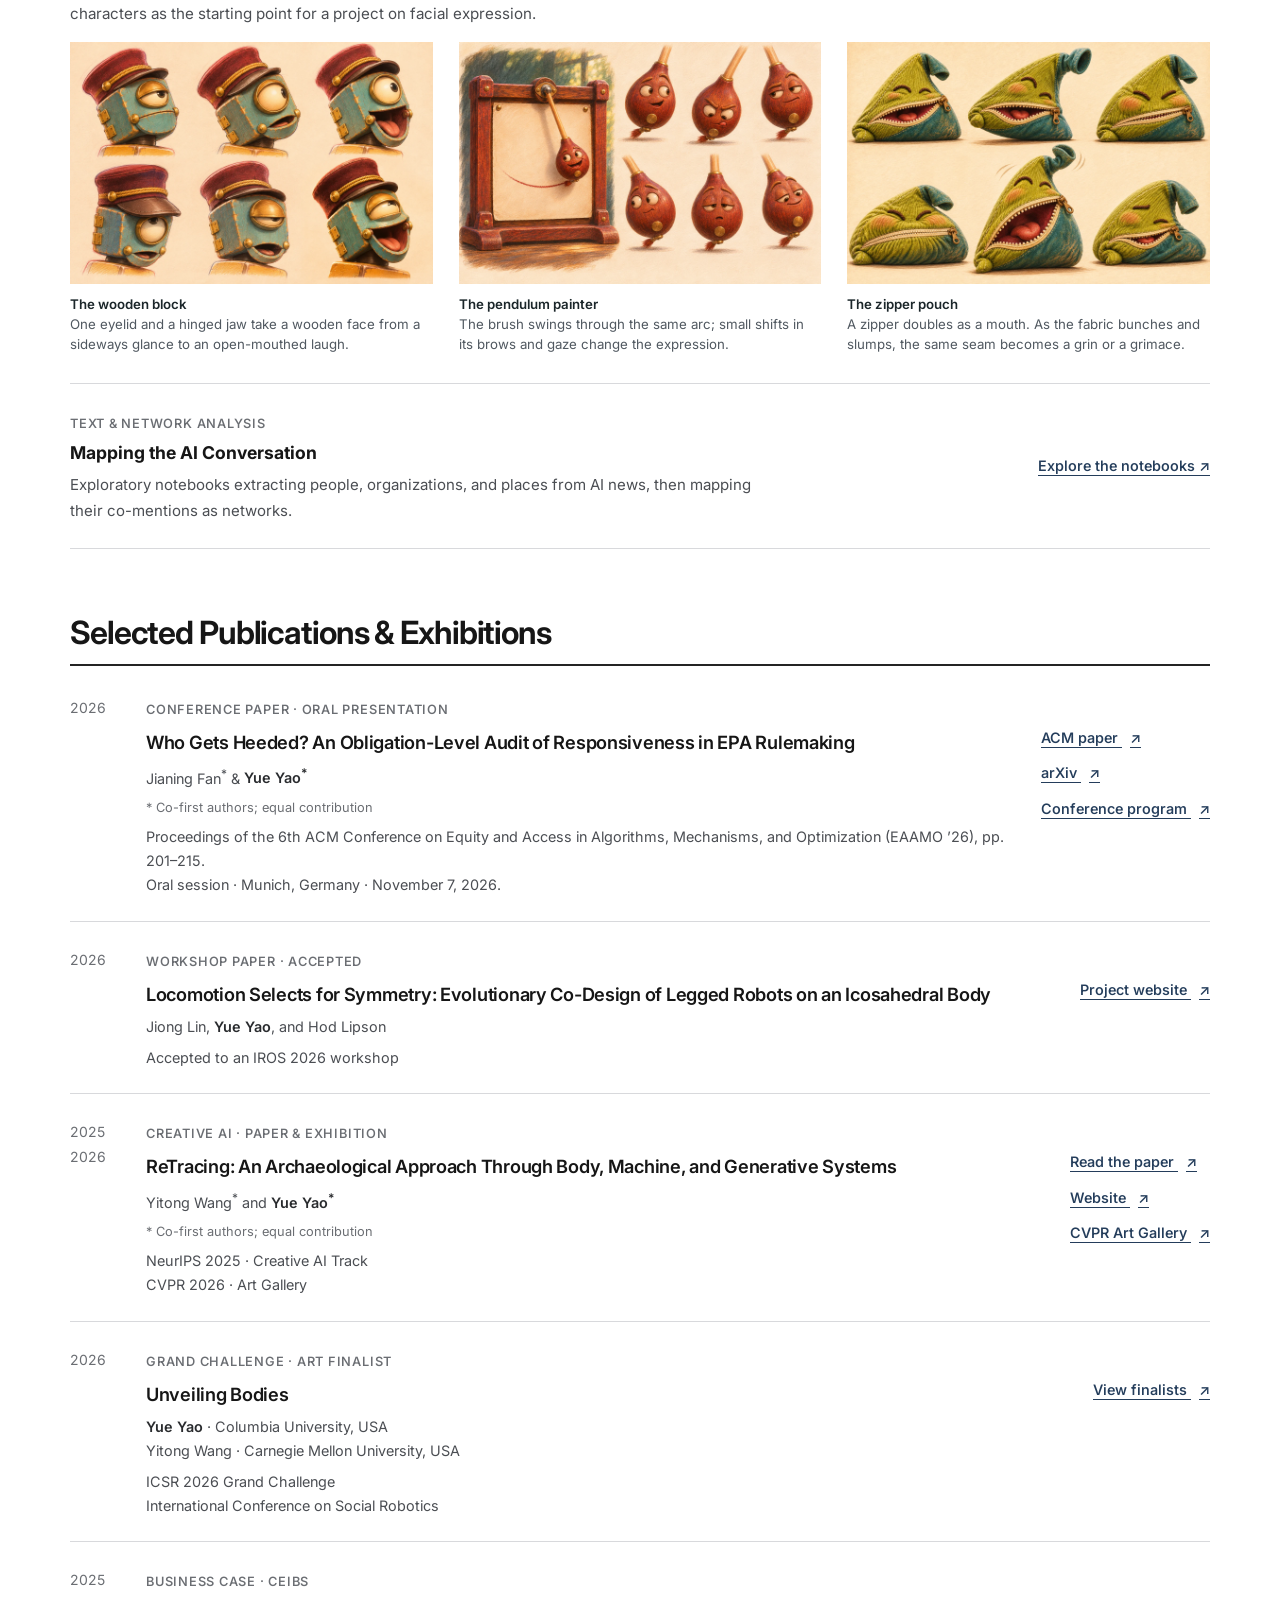
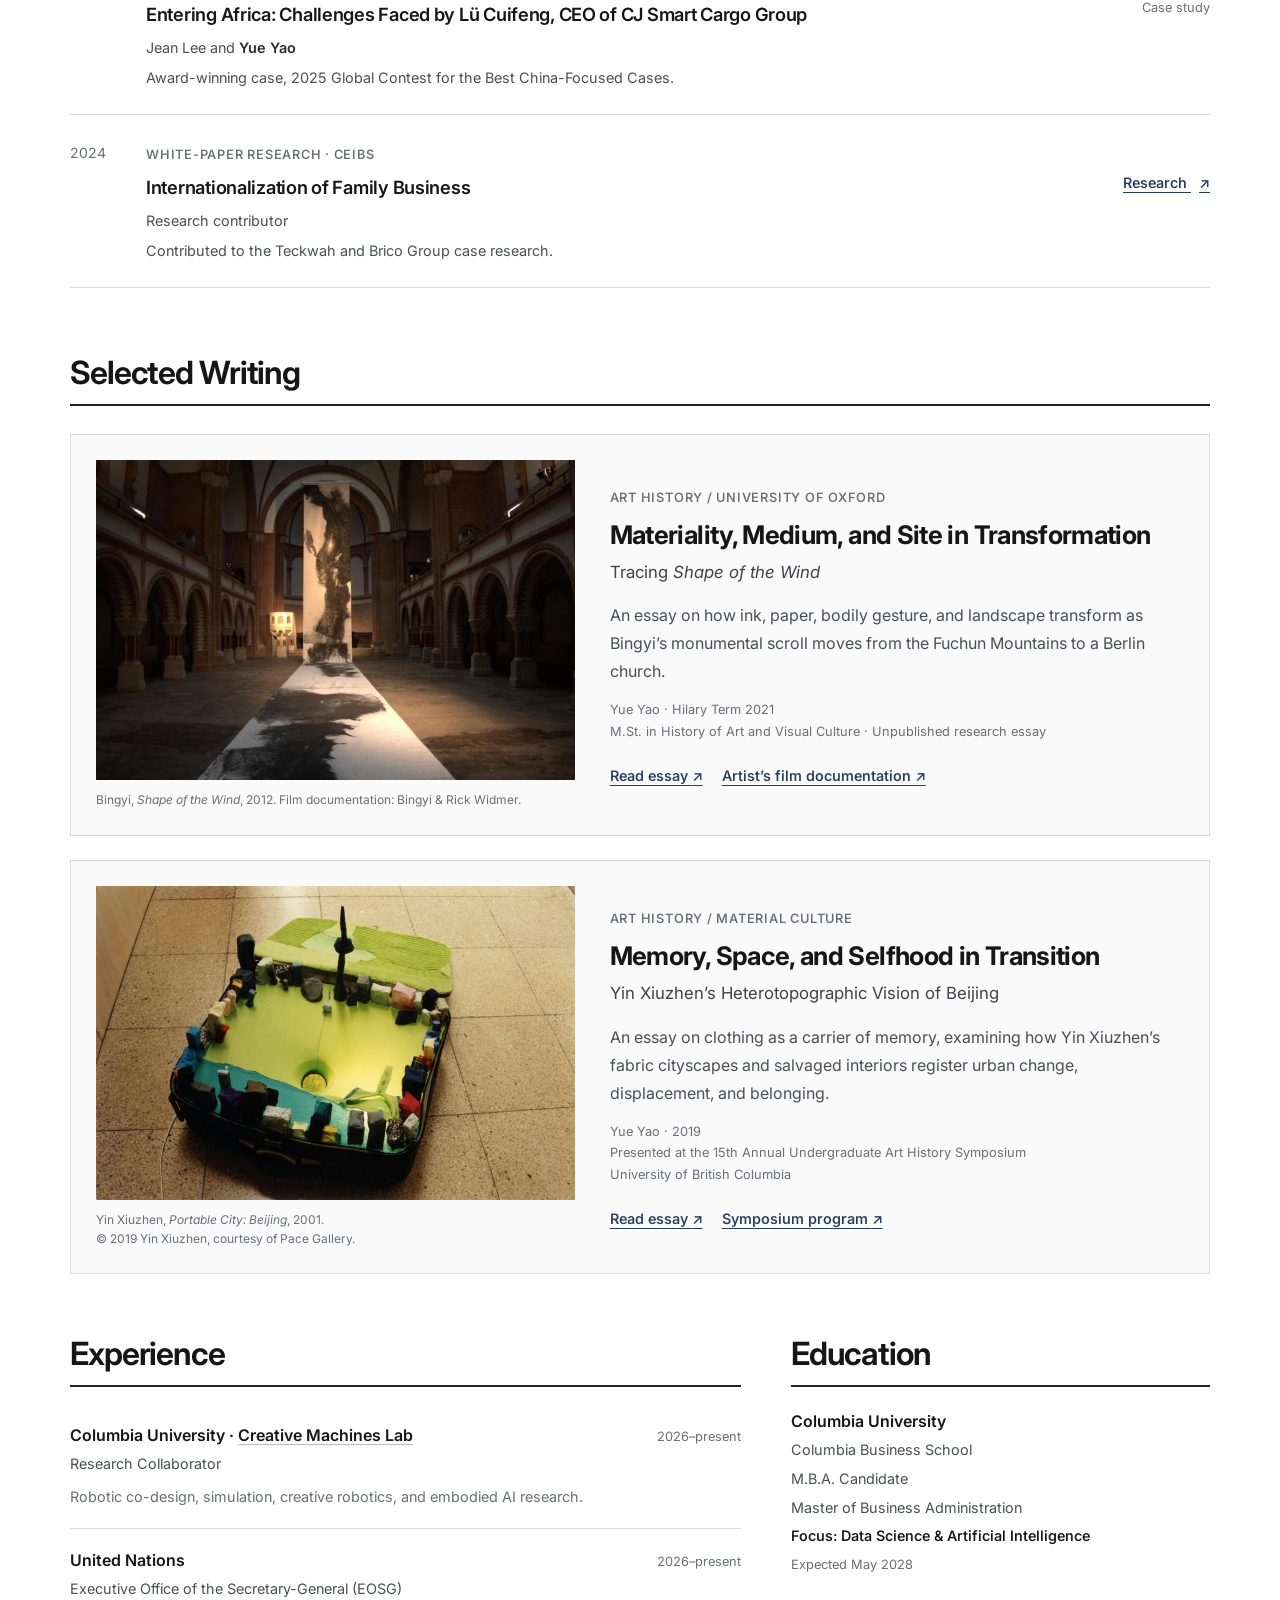
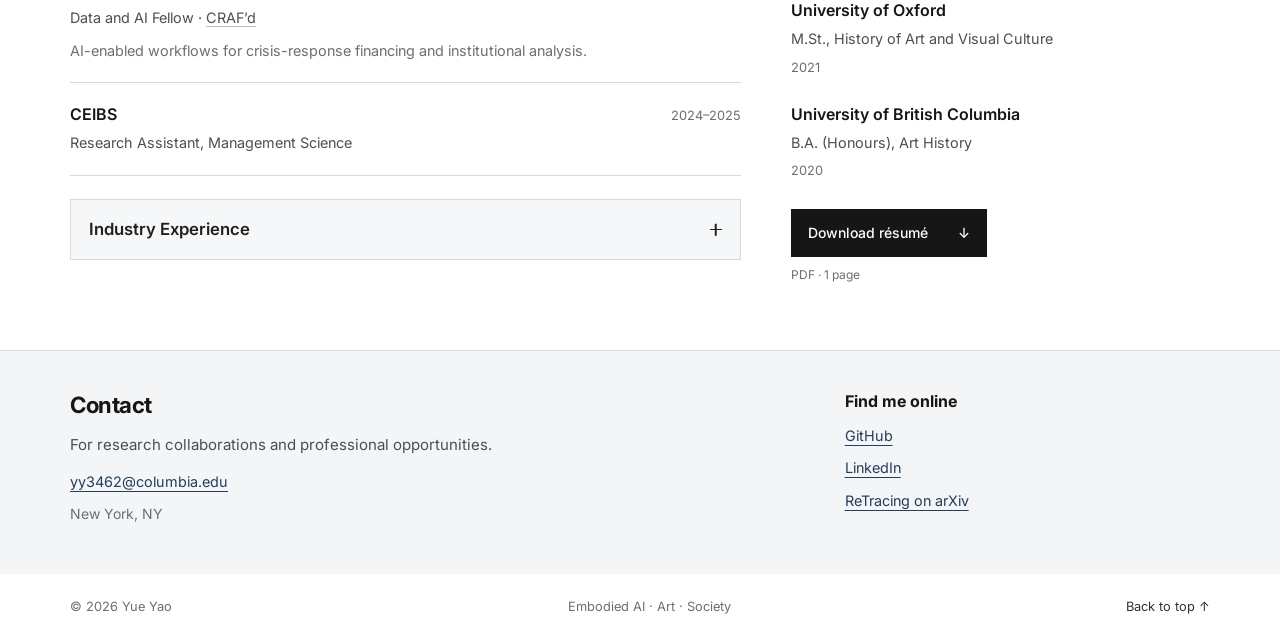
==== commit 6c620280: "Show robot design films, Munich oral paper, and character studies" ====
--- a/index.html
+++ b/index.html
@@ -3,14 +3,14 @@
 <head>
 <meta charset="utf-8"><meta name="viewport" content="width=device-width, initial-scale=1"><meta name="theme-color" content="#161616">
 <meta name="google-site-verification" content="4BTM-CtkQrlZN7l9pmKaqWbLC7FVrcG3P5z1i0wtG7M">
-<meta name="description" content="Personal website of Yue Yao, M.I.A. / M.B.A. candidate at Columbia University. Research in embodied AI, robot learning, and cultural analytics."><meta name="author" content="Yue Yao">
+<meta name="description" content="Personal website of Yue Yao, M.B.A. candidate at Columbia University. Research in embodied AI, robot learning, and cultural analytics."><meta name="author" content="Yue Yao">
 <title>Yue Yao | Columbia University</title>
 <link rel="icon" type="image/svg+xml" href="data:image/svg+xml,%3Csvg xmlns='http://www.w3.org/2000/svg' viewBox='0 0 32 32'%3E%3Crect width='32' height='32' rx='7' fill='%23161616'/%3E%3Cpath d='M8 8L16 17L24 8M16 17V25' stroke='white' stroke-width='3' fill='none'/%3E%3C/svg%3E">
 <link rel="canonical" href="https://yy3462-create.github.io/">
 <meta property="og:type" content="profile">
 <meta property="og:site_name" content="Yue Yao">
 <meta property="og:title" content="Yue Yao | Columbia University">
-<meta property="og:description" content="Personal website of Yue Yao, M.I.A. / M.B.A. candidate at Columbia University. Research in embodied AI, robot learning, and cultural analytics.">
+<meta property="og:description" content="Personal website of Yue Yao, M.B.A. candidate at Columbia University. Research in embodied AI, robot learning, and cultural analytics.">
 <meta property="og:url" content="https://yy3462-create.github.io/">
 <meta property="og:image" content="https://yy3462-create.github.io/assets/yue-yao-portrait.jpg">
 <meta property="og:image:alt" content="Portrait of Yue Yao">
@@ -32,7 +32,7 @@
     "@id": "https://yy3462-create.github.io/#yue-yao",
     "name": "Yue Yao",
     "url": "https://yy3462-create.github.io/",
-    "description": "Yue Yao is an M.I.A. / M.B.A. candidate at Columbia University researching embodied AI, robot learning, algorithmic accountability, and cultural analytics.",
+    "description": "Yue Yao is an M.B.A. candidate at Columbia University researching embodied AI, robot learning, algorithmic accountability, and cultural analytics.",
     "image": "https://yy3462-create.github.io/assets/yue-yao-portrait.jpg",
     "affiliation": {
       "@type": "CollegeOrUniversity",
@@ -56,33 +56,36 @@
 }
 </script>
 <link rel="stylesheet" href="./styles.css?v=20260914-candidate">
+<link rel="stylesheet" href="./epa-update.css?v=20261113">
+<link rel="stylesheet" href="./studio.css?v=20261113">
 </head>
 <body>
 <a class="skip-link" href="#main">Skip to content</a>
-<header class="site-header"><div class="wrap header-inner"><a class="brand" href="#home" aria-label="Yue Yao, home"><span class="brand-mark" aria-hidden="true">Y.</span><span>Yue Yao</span></a><nav aria-label="Main navigation"><a href="#about">About</a><a href="#work">Projects</a><a href="#research">Publications</a><a href="#experience">Experience</a><a href="./assets/yue-yao-resume.pdf?v=20260916-iros" target="_blank" rel="noopener">Résumé</a></nav></div></header>
+<header class="site-header"><div class="wrap header-inner"><a class="brand" href="#home" aria-label="Yue Yao, home"><span class="brand-mark" aria-hidden="true">Y.</span><span>Yue Yao</span></a><nav aria-label="Main navigation"><a href="#about">About</a><a href="#work">Projects</a><a href="#research">Publications</a><a href="#experience">Experience</a><a href="./assets/yue-yao-resume.pdf?v=20261113" target="_blank" rel="noopener">Résumé</a></nav></div></header>
 <main id="main">
 <section id="home" class="profile-header wrap" aria-labelledby="profile-name">
 <div class="profile-portrait"><img src="./assets/yue-yao-portrait.jpg" width="1000" height="1000" alt="Portrait of Yue Yao" fetchpriority="high"></div>
-<div class="profile-intro"><h1 id="profile-name">Yue Yao</h1><p class="profile-subtitle">Embodied AI · Robot Learning · Cultural Analytics</p><div class="affiliations"><p><strong>Columbia University</strong></p><p>M.I.A. / M.B.A. Candidate</p><p class="academic-focus">Data Science &amp; Artificial Intelligence</p><p class="location">New York, NY</p></div>
+<div class="profile-intro"><h1 id="profile-name">Yue Yao</h1><p class="profile-subtitle">Embodied AI · Robot Learning · Cultural Analytics</p><div class="affiliations"><p><strong>Columbia University</strong></p><p>M.B.A. Candidate</p><p class="academic-focus">Data Science &amp; Artificial Intelligence</p><p class="location">New York, NY</p></div>
 <div class="social-links" aria-label="Professional links">
 <a href="mailto:yy3462@columbia.edu" aria-label="Email Yue Yao" title="Email"><svg viewBox="0 0 24 24" fill="none" stroke="currentColor" stroke-width="1.8" aria-hidden="true"><rect x="3" y="5" width="18" height="14" rx="1"/><path d="m3 6 9 7 9-7"/></svg><span>Email</span></a>
-<a href="./assets/yue-yao-resume.pdf?v=20260916-iros" target="_blank" rel="noopener" aria-label="Open résumé PDF" title="Résumé"><svg viewBox="0 0 24 24" fill="none" stroke="currentColor" stroke-width="1.8" aria-hidden="true"><path d="M6 3h8l4 4v14H6zM14 3v5h4M9 12h6M9 16h6"/></svg><span>Résumé</span></a>
+<a href="./assets/yue-yao-resume.pdf?v=20261113" target="_blank" rel="noopener" aria-label="Open résumé PDF" title="Résumé"><svg viewBox="0 0 24 24" fill="none" stroke="currentColor" stroke-width="1.8" aria-hidden="true"><path d="M6 3h8l4 4v14H6zM14 3v5h4M9 12h6M9 16h6"/></svg><span>Résumé</span></a>
 <a href="https://github.com/yy3462-create" target="_blank" rel="noopener noreferrer" aria-label="Yue Yao on GitHub" title="GitHub"><span class="social-glyph" aria-hidden="true">GH</span><span>GitHub</span></a>
 <a href="https://www.linkedin.com/in/yueyaoyy/" target="_blank" rel="noopener noreferrer" aria-label="Yue Yao on LinkedIn" title="LinkedIn"><span class="social-glyph linkedin" aria-hidden="true">in</span><span>LinkedIn</span></a>
 </div></div></section>
 <div class="research-strip wrap" aria-label="Explore research in images">
 <a href="#retracing"><img src="./assets/retracing.jpg" width="1555" height="839" alt="Human–robot choreography on ReTracing’s mirrored stage"><span><strong>Creative robotics</strong><span>ReTracing · Watch the performance ↗</span></span></a>
-<a href="#codesign"><img src="./assets/icos-locomotion-poster.jpg" width="960" height="540" alt="A simulated three-legged robot walking on flat ground"><span><strong>Embodied AI</strong><span>Robot co-design · Explore the project ↗</span></span></a>
-<a href="#epa"><img class="diagram-preview" src="./assets/epa-framework.png" width="1448" height="1086" alt="Data and obligation-level auditing workflow for the EPA study"><span><strong>AI &amp; accountability</strong><span>Who Gets Heeded? · Explore the study ↗</span></span></a>
+<a href="./robotics.html"><img src="./assets/studio/icos-4332-cad.webp" width="960" height="540" alt="ICOS assembled CAD model with a faceted shell and articulated legs"><span><strong>Embodied AI</strong><span>CAD, simulation &amp; hardware · Watch the films ↗</span></span></a>
+<a href="#epa"><img class="diagram-preview" src="./assets/epa-workflow-v2.png" width="2200" height="1060" alt="Data and obligation-level auditing workflow for the EPA study"><span><strong>AI &amp; accountability</strong><span>Who Gets Heeded? · Explore the study ↗</span></span></a>
 </div>
-<section id="about" class="about-layout wrap" aria-labelledby="about-heading"><div class="about-main"><h2 id="about-heading" class="ruled-heading">About</h2><p>I am an <strong>M.I.A. / M.B.A. candidate at Columbia University</strong>, focusing on <strong>Data Science and Artificial Intelligence</strong>. My research spans <strong>robotic co-design, human–robot interaction, and algorithmic accountability</strong>. My background in art history and visual culture at the University of Oxford and the University of British Columbia informs my work on creative robotics and cultural analytics.</p><p>At <strong>Columbia University’s <a class="institution-link" href="https://www.creativemachineslab.com/" target="_blank" rel="noopener noreferrer">Creative Machines Lab</a></strong>, I contribute to research in creative robotics and embodied AI. As a <strong>Data and AI Fellow</strong> in the <strong>United Nations Executive Office of the Secretary-General (EOSG)</strong>, I support data and AI workflows for the <a class="institution-link" href="https://crafd.io/" target="_blank" rel="noopener noreferrer">Complex Risk Analytics Fund (CRAF’d)</a>. My work connects computational methods with questions of culture, governance, and human experience.</p>
-<details class="biography"><summary><span>Biography</span><span class="details-indicator" aria-hidden="true"></span></summary><div class="biography-body"><p>My path began with art history: a B.A. (Honours) at the University of British Columbia, followed by an M.St. in History of Art and Visual Culture at the University of Oxford. I later worked in banking and management research before pursuing international affairs and business at Columbia University.</p><p>At Shanghai Pudong Development Bank, I worked on policy frameworks and data-supported workforce planning. At CEIBS, I contributed to business cases and white-paper research on entrepreneurship and internationalization. That experience continues to inform my research on AI, institutions, and technology governance.</p></div></details></div>
+<section id="about" class="about-layout wrap" aria-labelledby="about-heading"><div class="about-main"><h2 id="about-heading" class="ruled-heading">About</h2><p>I am an <strong>M.B.A. candidate at Columbia University</strong>, focusing on <strong>Data Science and Artificial Intelligence</strong>. My research spans <strong>robotic co-design, human–robot interaction, and algorithmic accountability</strong>. My background in art history and visual culture at the University of Oxford and the University of British Columbia informs my work on creative robotics and cultural analytics.</p><p>At <strong>Columbia University’s <a class="institution-link" href="https://www.creativemachineslab.com/" target="_blank" rel="noopener noreferrer">Creative Machines Lab</a></strong>, I contribute to research in creative robotics and embodied AI. As a <strong>Data and AI Fellow</strong> in the <strong>United Nations Executive Office of the Secretary-General (EOSG)</strong>, I support data and AI workflows for the <a class="institution-link" href="https://crafd.io/" target="_blank" rel="noopener noreferrer">Complex Risk Analytics Fund (CRAF’d)</a>. My work connects computational methods with questions of culture, governance, and human experience.</p>
+<details class="biography"><summary><span>Biography</span><span class="details-indicator" aria-hidden="true"></span></summary><div class="biography-body"><p>My path began with art history: a B.A. (Honours) at the University of British Columbia, followed by an M.St. in History of Art and Visual Culture at the University of Oxford. I later worked in banking and management research before pursuing an M.B.A. at Columbia Business School.</p><p>At Shanghai Pudong Development Bank, I worked on policy frameworks and data-supported workforce planning. At CEIBS, I contributed to business cases and white-paper research on entrepreneurship and internationalization. That experience continues to inform my research on AI, institutions, and technology governance.</p></div></details></div>
 <aside class="about-sidebar"><div class="interest-panel"><h3>Research Interests</h3><div class="interest-tags"><span>Embodied AI</span><span>Creative Robotics</span><span>Human–Robot Interaction</span><span>Cultural Analytics</span><span>AI Governance</span><span>Algorithmic Accountability</span><span>Computational Social Science</span></div></div><div class="current-panel"><h3>Current Work</h3><p><strong>Columbia University</strong><br><a class="institution-link" href="https://www.creativemachineslab.com/" target="_blank" rel="noopener noreferrer">Creative Machines Lab</a></p><p><strong>United Nations · EOSG</strong><br>Data and AI Fellow · <a class="institution-link" href="https://crafd.io/" target="_blank" rel="noopener noreferrer">CRAF’d</a></p></div></aside></section>
 <section id="work" class="section wrap" aria-labelledby="work-heading"><div class="section-heading"><div><h2 id="work-heading">Featured Research &amp; Projects</h2></div></div>
 <article id="epa" class="featured-study">
-<div class="study-copy"><span class="project-kicker">ALGORITHMIC ACCOUNTABILITY / FEATURED</span><h3>Who Gets Heeded?</h3><p class="project-subtitle">An Obligation-Level Audit of Responsiveness in EPA Rulemaking</p><p class="project-authors">Jianing Fan<sup>*</sup> &amp; <strong>Yue Yao<sup>*</sup></strong><br><span>* Co-first authors; equal contribution</span></p><p>An AI-assisted framework for studying public participation and regulatory responsiveness at the level of specific legal obligations, combining regulatory text analysis, LLM-as-judge evaluation, and blind human validation.</p><p class="recognition">ACM EAAMO 2026 · Accepted for Oral Presentation</p><div class="project-links"><a href="https://arxiv.org/abs/2608.10329" target="_blank" rel="noopener noreferrer">Read the paper <span aria-hidden="true">↗</span></a></div></div>
-<figure class="study-figure"><a class="figure-link" href="./assets/epa-framework.png" target="_blank" rel="noopener" aria-label="Enlarge the EPA auditing framework"><img src="./assets/epa-framework.png" width="1448" height="1086" alt="EPA comment corpus, rulemaking selection, obligation extraction, comment matching, and outcome classification, checked through blind human audits." loading="lazy"></a><figcaption>From public comments to obligation-level auditing. <a href="https://arxiv.org/html/2608.10329v1" target="_blank" rel="noopener noreferrer">Paper, Fig. 1</a> · CC BY 4.0 · Select to enlarge.</figcaption></figure>
+<div class="study-copy"><span class="project-kicker">ALGORITHMIC ACCOUNTABILITY / FEATURED</span><h3>Who Gets Heeded?</h3><p class="project-subtitle">An Obligation-Level Audit of Responsiveness in EPA Rulemaking</p><p class="project-authors">Jianing Fan<sup>*</sup> &amp; <strong>Yue Yao<sup>*</sup></strong><br><span>* Co-first authors; equal contribution</span></p><p>Which public comments address the provisions that regulators later revise? We used an AI-assisted audit to match comments to specific legal obligations in proposed EPA rules, trace changes in the final text, and check the results against blind human review.</p><p class="recognition">ACM EAAMO ’26 · Oral paper<br>Munich, Germany · November 7, 2026</p><div class="project-links"><a href="https://dl.acm.org/doi/10.1145/3846167.3848608" target="_blank" rel="noopener noreferrer">Read the ACM paper <span aria-hidden="true">↗</span></a><a href="https://arxiv.org/abs/2608.10329" target="_blank" rel="noopener noreferrer">arXiv <span aria-hidden="true">↗</span></a><a href="https://conference2026.eaamo.org/program/paper_session/#who-gets-heeded-an-obligation-level-audit-of-responsiveness-in-epa-rulemaking" target="_blank" rel="noopener noreferrer">Munich program <span aria-hidden="true">↗</span></a></div></div>
+<figure class="study-figure epa-result"><a class="figure-link" href="./assets/epa-engagement-revision.png" target="_blank" rel="noopener" aria-label="Enlarge the chart of public engagement and rule revision"><img src="./assets/epa-engagement-revision.png" width="1040" height="780" loading="lazy" alt="Across rulemakings, 69.0% of obligations addressed by five or more commenters were revised, versus 51.5% of those addressed by fewer. The within-rulemaking association was not statistically significant."></a><figcaption><strong>Which provisions changed?</strong> Across rulemakings, provisions addressed by more commenters were revised more often. Within the same rulemaking, the evidence was inconclusive. <span class="epa-credit">Jianing Fan &amp; Yue Yao, <a href="https://arxiv.org/html/2608.10329v2#S6.F2" target="_blank" rel="noopener noreferrer">Fig. 2 (left)</a> · <a href="https://creativecommons.org/licenses/by/4.0/" target="_blank" rel="noopener noreferrer">CC BY 4.0</a>.</span></figcaption></figure>
 <aside class="study-stats" aria-label="EPA study corpus and analytic sample"><p><strong>786,197</strong><span>Public comments in the corpus</span></p><p><strong>6,145</strong><span>EPA dockets · 2010–2022</span></p><p class="study-methods">Analytic sample<br><b>70,075 comments</b> across 36 anchor rulemakings.</p></aside>
+<details class="biography epa-methods"><summary><span>How the audit works</span><span class="details-indicator" aria-hidden="true"></span></summary><figure class="study-figure"><a class="figure-link" href="./assets/epa-workflow-v2.png" target="_blank" rel="noopener" aria-label="Enlarge the EPA audit workflow diagram"><img src="./assets/epa-workflow-v2.png" width="2200" height="1060" alt="Audit workflow: select rulemakings, extract proposed and final obligations, match comments to the obligations they address, and classify revisions. Blind human review checks extraction, matching, and outcomes." loading="lazy"></a><figcaption>From the comment archive to individual legal obligations. Select the diagram to enlarge it. <span class="epa-credit">Jianing Fan &amp; Yue Yao, <a href="https://arxiv.org/html/2608.10329v2#S1.F1" target="_blank" rel="noopener noreferrer">Fig. 1</a> · <a href="https://creativecommons.org/licenses/by/4.0/" target="_blank" rel="noopener noreferrer">CC BY 4.0</a>.</span></figcaption></figure></details>
 </article>
 <article id="retracing" class="featured-work">
 <figure class="featured-figure"><video controls muted playsinline preload="none" poster="./assets/retracing.jpg" width="1864" height="1080" aria-label="ReTracing performance preview" aria-describedby="retracing-caption"><source src="./assets/retracing-preview.mp4" type="video/mp4"><a href="./assets/retracing-preview.mp4">Watch the ReTracing preview</a></video><figcaption id="retracing-caption">Human–robot choreography and reconstructed motion traces. 19-second preview · Yitong Wang* &amp; Yue Yao*. <a href="https://ellywang66.github.io/ReTracing/" target="_blank" rel="noopener noreferrer">Project source</a></figcaption></figure>
@@ -96,6 +99,9 @@
 <figure><video controls muted playsinline preload="none" poster="./assets/icos-locomotion-poster.jpg" width="960" height="540" aria-label="A3a tripod simulation replay" aria-describedby="simulation-caption"><source src="./assets/icos-locomotion.mp4" type="video/mp4"><a href="./assets/icos-locomotion.mp4">Watch the simulation replay</a></video><figcaption id="simulation-caption">A3a tripod · 20-second abstract-model locomotion replay on flat ground, rendered in MuJoCo.</figcaption></figure>
 <div><span class="project-kicker">EMBODIED AI / ROBOT CO-DESIGN</span><h3>Locomotion Selects for Symmetry</h3><p class="project-authors">Jiong Lin · <strong>Yue Yao</strong> · Hod Lipson<br><span><a class="institution-link" href="https://www.creativemachineslab.com/" target="_blank" rel="noopener noreferrer">Creative Machines Lab</a>, Columbia University</span></p><p>Exploring how robot bodies and learned movement evolve together, through 18 configurations on a modular icosahedral platform.</p><p class="recognition">IROS 2026 Workshop · Accepted</p><div class="project-links"><a href="https://jl6017.github.io/icos-codesign/" target="_blank" rel="noopener noreferrer">Project website <span aria-hidden="true">↗</span></a><a href="https://github.com/jl6017/icos-codesign" target="_blank" rel="noopener noreferrer">GitHub <span aria-hidden="true">↗</span></a></div></div>
 </article>
+<article id="robot-design" class="studio-feature" aria-labelledby="robot-design-title">
+<figure><video controls playsinline muted preload="none" poster="./assets/studio/icos-4332-cad.webp" width="960" height="540" aria-label="Rotating CAD model of the 4332 ICOS robot" aria-describedby="build-preview-caption"><source src="./assets/studio/icos-4332-cad.mp4" type="video/mp4"><a href="./assets/studio/icos-4332-cad.mp4">Watch the assembly preview</a></video><figcaption id="build-preview-caption">ICOS 4332 · CAD assembly preview · 13 seconds</figcaption></figure>
+<div><p class="studio-kicker">Embodied AI · Build films</p><h3 id="robot-design-title">Robot Design in Motion</h3><p>From the ICOS shared shell to Droplet’s printed legs: watch the CAD assemblies, simulated gaits and bench tests.</p><a class="text-link" href="./robotics.html">Explore six robot films →</a></div></article>
 <div class="explorations-heading"><h3>Explorations</h3><p>Art, mathematics &amp; computation.</p></div>
 <div class="exploration-grid">
 <article id="svd" class="exploration-card">
@@ -126,10 +132,21 @@
 <div class="exploration-copy"><span class="project-kicker">CULTURAL DATA</span><h3>Visibility at MoMA</h3><p>How do acquisition histories shape whose art we see? A visual exploration of gender and representation in MoMA’s collection.</p><a class="text-link" href="https://github.com/yy3462-create/moma_artist_analysis" target="_blank" rel="noopener noreferrer">Explore the project <span aria-hidden="true">↗</span></a></div>
 </article>
 </div>
+<article id="character-studies" class="studio-project" aria-labelledby="character-studies-title">
+  <p class="studio-kicker">Character Design · Expression Studies</p>
+  <h3 id="character-studies-title" class="studio-title">A Language of Small Gestures</h3>
+  <p>How much does an object have to move before we read a feeling in it? These cartoon studies explore that question through a wooden block, a pendulum brush, and a fabric pouch. I plan to use these characters as the starting point for a project on facial expression.</p>
+  <div class="studio-gallery">
+    <figure><a class="figure-link" href="./assets/studio/character-wooden-block.webp" target="_blank" rel="noopener" aria-label="Open the full wooden block concept sheet"><img src="./assets/studio/character-wooden-block.webp" width="1536" height="1024" loading="lazy" decoding="async" alt="Six views of a teal wooden head in a red cap, with one moving eye and a hinged mouth."></a><figcaption><strong>The wooden block</strong> One eyelid and a hinged jaw take a wooden face from a sideways glance to an open-mouthed laugh.</figcaption></figure>
+    <figure><a class="figure-link" href="./assets/studio/character-pendulum-painter.webp" target="_blank" rel="noopener" aria-label="Open the full pendulum painter concept sheet"><img src="./assets/studio/character-pendulum-painter.webp" width="1536" height="1024" loading="lazy" decoding="async" alt="A wooden pendulum brush sweeps a red line; six close-ups vary the direction of its gaze and the angle of its brows."></a><figcaption><strong>The pendulum painter</strong> The brush swings through the same arc; small shifts in its brows and gaze change the expression.</figcaption></figure>
+    <figure><a class="figure-link" href="./assets/studio/character-zipper-pouch.webp" target="_blank" rel="noopener" aria-label="Open the full zipper pouch concept sheet"><img src="./assets/studio/character-zipper-pouch.webp" width="1536" height="1024" loading="lazy" decoding="async" alt="Six poses of a triangular green fabric pouch with cord eyes and a zipper mouth, alternately stretching and folding."></a><figcaption><strong>The zipper pouch</strong> A zipper doubles as a mouth. As the fabric bunches and slumps, the same seam becomes a grin or a grimace.</figcaption></figure>
+  </div>
+</article>
+
 <article class="additional-project"><div><span class="project-kicker">TEXT &amp; NETWORK ANALYSIS</span><h3>Mapping the AI Conversation</h3><p>Exploratory notebooks extracting people, organizations, and places from AI news, then mapping their co-mentions as networks.</p></div><a class="text-link" href="https://github.com/yy3462-create/textual_analysis_project" target="_blank" rel="noopener noreferrer">Explore the notebooks <span aria-hidden="true">↗</span></a></article>
 </section>
 <section id="research" class="research-section" aria-labelledby="research-heading"><div class="wrap section"><div class="section-heading"><div><h2 id="research-heading">Selected Publications &amp; Exhibitions</h2></div></div><div class="publications">
-<article class="publication"><span class="publication-year">2026</span><div class="publication-info"><span class="project-kicker">CONFERENCE PAPER · ORAL PRESENTATION</span><h3>Who Gets Heeded? An Obligation-Level Audit of Responsiveness in EPA Rulemaking</h3><p>Jianing Fan<sup>*</sup> and <strong>Yue Yao<sup>*</sup></strong></p><p class="contribution-note">* Co-first authors; equal contribution</p><p>ACM EAAMO 2026 · Accepted for Oral Presentation</p></div><a class="paper-link" href="https://arxiv.org/abs/2608.10329" target="_blank" rel="noopener noreferrer" aria-label="Read Who Gets Heeded on arXiv">Read the paper <span aria-hidden="true">↗</span></a></article>
+<article class="publication"><span class="publication-year">2026</span><div class="publication-info"><span class="project-kicker">CONFERENCE PAPER · ORAL PRESENTATION</span><h3>Who Gets Heeded? An Obligation-Level Audit of Responsiveness in EPA Rulemaking</h3><p>Jianing Fan<sup>*</sup> &amp; <strong>Yue Yao<sup>*</sup></strong></p><p class="contribution-note">* Co-first authors; equal contribution</p><p>Proceedings of the 6th ACM Conference on Equity and Access in Algorithms, Mechanisms, and Optimization (EAAMO ’26), pp. 201–215.<br>Oral session · Munich, Germany · November 7, 2026.</p></div><div class="publication-links"><a class="paper-link" href="https://dl.acm.org/doi/10.1145/3846167.3848608" target="_blank" rel="noopener noreferrer">ACM paper <span aria-hidden="true">↗</span></a><a class="paper-link" href="https://arxiv.org/abs/2608.10329" target="_blank" rel="noopener noreferrer">arXiv <span aria-hidden="true">↗</span></a><a class="paper-link" href="https://conference2026.eaamo.org/program/paper_session/#who-gets-heeded-an-obligation-level-audit-of-responsiveness-in-epa-rulemaking" target="_blank" rel="noopener noreferrer">Conference program <span aria-hidden="true">↗</span></a></div></article>
 <article class="publication"><span class="publication-year">2026</span><div class="publication-info"><span class="project-kicker">WORKSHOP PAPER · ACCEPTED</span><h3>Locomotion Selects for Symmetry: Evolutionary Co-Design of Legged Robots on an Icosahedral Body</h3><p>Jiong Lin, <strong>Yue Yao</strong>, and Hod Lipson</p><p>Accepted to an IROS 2026 workshop</p></div><a class="paper-link" href="https://jl6017.github.io/icos-codesign/" target="_blank" rel="noopener noreferrer">Project website <span aria-hidden="true">↗</span></a></article>
 <article class="publication"><span class="publication-year">2025<br>2026</span><div class="publication-info"><span class="project-kicker">CREATIVE AI · PAPER &amp; EXHIBITION</span><h3>ReTracing: An Archaeological Approach Through Body, Machine, and Generative Systems</h3><p>Yitong Wang<sup>*</sup> and <strong>Yue Yao<sup>*</sup></strong></p><p class="contribution-note">* Co-first authors; equal contribution</p><p>NeurIPS 2025 · Creative AI Track<br>CVPR 2026 · Art Gallery</p></div><div class="publication-links"><a class="paper-link" href="https://arxiv.org/abs/2602.11242" target="_blank" rel="noopener noreferrer">Read the paper <span aria-hidden="true">↗</span></a><a class="paper-link" href="https://ellywang66.github.io/ReTracing/" target="_blank" rel="noopener noreferrer" aria-label="Visit the ReTracing project website">Website <span aria-hidden="true">↗</span></a><a class="paper-link" href="https://www.thecvf-art.com/project.php?year=2026&amp;artist=yue-yao&amp;id=1027" target="_blank" rel="noopener noreferrer">CVPR Art Gallery <span aria-hidden="true">↗</span></a></div></article>
 <article class="publication"><span class="publication-year">2026</span><div class="publication-info"><span class="project-kicker">GRAND CHALLENGE · ART FINALIST</span><h3>Unveiling Bodies</h3><p><strong>Yue Yao</strong> · Columbia University, USA<br>Yitong Wang · Carnegie Mellon University, USA</p><p>ICSR 2026 Grand Challenge<br>International Conference on Social Robotics</p></div><a class="paper-link" href="https://icsr2026.uk/competition-finalists/" target="_blank" rel="noopener noreferrer">View finalists <span aria-hidden="true">↗</span></a></article>
@@ -149,7 +166,7 @@
 </div><details class="biography"><summary><span>Industry Experience</span><span class="details-indicator" aria-hidden="true"></span></summary><div class="biography-body">
 <div class="experience"><div><h4>TouchTronix Robotics</h4><p>Data Science Intern</p></div><span class="experience-date">May–<time datetime="2026-09">September 2026</time></span></div>
 <div class="experience"><div><h4>Shanghai Pudong Development Bank</h4><p>Management Associate, Headquarters</p></div><span class="experience-date">2022–2024</span></div>
-</div></details></div><aside class="education-panel"><h2 class="ruled-heading">Education</h2><article><h3>Columbia University</h3><p>School of International and Public Affairs<br>Columbia Business School</p><p>M.I.A. / M.B.A. Candidate</p><p>International Affairs &amp; Business Administration</p><p class="academic-focus">Focus: Data Science &amp; Artificial Intelligence</p><span>Expected May 2028</span></article><article><h3>University of Oxford</h3><p>M.St., History of Art and Visual Culture</p><span>2021</span></article><article><h3>University of British Columbia</h3><p>B.A. (Honours), Art History</p><span>2020</span></article><a class="download-link" href="./assets/yue-yao-resume.pdf?v=20260916-iros" download="Yue-Yao-Resume.pdf">Download résumé <span aria-hidden="true">↓</span></a><p class="file-note">PDF · 1 page</p></aside></section>
+</div></details></div><aside class="education-panel"><h2 class="ruled-heading">Education</h2><article><h3>Columbia University</h3><p>Columbia Business School</p><p>M.B.A. Candidate</p><p>Master of Business Administration</p><p class="academic-focus">Focus: Data Science &amp; Artificial Intelligence</p><span>Expected May 2028</span></article><article><h3>University of Oxford</h3><p>M.St., History of Art and Visual Culture</p><span>2021</span></article><article><h3>University of British Columbia</h3><p>B.A. (Honours), Art History</p><span>2020</span></article><a class="download-link" href="./assets/yue-yao-resume.pdf?v=20261113" download="Yue-Yao-Resume.pdf">Download résumé <span aria-hidden="true">↓</span></a><p class="file-note">PDF · 1 page</p></aside></section>
 <section id="contact" class="contact-section"><div class="wrap contact-inner"><div><h2>Contact</h2><p>For research collaborations and professional opportunities.</p><a href="mailto:yy3462@columbia.edu">yy3462@columbia.edu</a><p class="location">New York, NY</p></div><div class="footer-links"><h3>Find me online</h3><a href="https://github.com/yy3462-create" target="_blank" rel="noopener noreferrer">GitHub</a><a href="https://www.linkedin.com/in/yueyaoyy/" target="_blank" rel="noopener noreferrer">LinkedIn</a><a href="https://arxiv.org/abs/2602.11242" target="_blank" rel="noopener noreferrer">ReTracing on arXiv</a></div></div></section>
 </main><footer class="site-footer wrap"><span>© 2026 Yue Yao</span><span>Embodied AI · Art · Society</span><a href="#home">Back to top ↑</a></footer>
 </body></html>
--- a/epa-update.css
+++ b/epa-update.css
@@ -0,0 +1,6 @@
+#epa .epa-result { align-self: center; }
+#epa .epa-result img { background: #fff; }
+#epa .epa-credit { display: block; margin-top: .3em; }
+#epa .epa-methods { grid-column: 1 / -1; margin: 0; background: #fff; }
+#epa .epa-methods summary { font-size: .95rem; }
+#epa .epa-methods .study-figure { padding: clamp(.7rem,2.4vw,1.5rem); max-width: none; }
--- a/studio.css
+++ b/studio.css
@@ -0,0 +1,26 @@
+/* Media studies share the home page's type and spacing. */
+.studio-kicker,.studio-label{font:600 .71rem/1.5 var(--font);color:#41605c;letter-spacing:.095em;text-transform:uppercase}
+.studio-title{font-size:clamp(1.45rem,2.55vw,2.15rem);line-height:1.14;letter-spacing:-.045em;margin:.4rem 0 1rem;max-width:34ch}
+.studio-project{padding:clamp(27px,4vw,54px) 0;border-top:1px solid var(--line);min-width:0}
+.studio-project>p:not(.studio-kicker){max-width:75ch;font-size:.95rem;line-height:1.65;margin:1rem 0}
+.studio-gallery{display:grid;grid-template-columns:repeat(3,minmax(0,1fr));gap:clamp(13px,2vw,26px);margin:1rem 0 0}
+.studio-gallery-pair{grid-template-columns:repeat(2,minmax(0,1fr))}
+.studio-project figure{min-width:0}.studio-project figcaption,.studio-feature figcaption{font-size:.83rem;line-height:1.52;color:#505860;margin-top:.65rem}.studio-project figcaption strong{color:#1b262a}.studio-project figcaption span{display:block;color:#5d686c;font-size:.74rem;margin-top:.25rem}.studio-project figcaption a{color:#294f51}
+.studio-gallery img,.studio-project video,.studio-feature video{display:block;width:100%;height:auto;object-fit:contain;background:#eff2f2}
+.studio-gallery-pair video{aspect-ratio:16/10;background:#e7ebeb}
+.studio-gallery img{aspect-ratio:3/2}
+.studio-mast{padding:clamp(22px,2.8vw,40px) 0 18px}
+.studio-mast .text-link{font-size:.81rem}
+.studio-mast h1{margin:1.2rem 0 .6rem;color:#162929;font-size:clamp(2.3rem,5vw,4.1rem);line-height:1.05;letter-spacing:-.063em}
+.studio-mast>p{max-width:68ch;font-size:clamp(.95rem,1.65vw,1.12rem);margin-bottom:1.25rem}
+.studio-index{display:flex;flex-wrap:wrap;gap:.45rem .6rem}.studio-index a{display:inline-block;border:1px solid #cbd6d3;padding:5px 12px;font-size:.79rem;font-weight:550;color:#254d4b}.studio-index a:hover{background:#ebf2ef}
+.studio-paired{display:grid;grid-template-columns:repeat(2,minmax(0,1fr));column-gap:clamp(18px,3vw,45px)}
+.studio-paired video{aspect-ratio:4/3}.studio-paired .studio-title{font-size:clamp(1.4rem,2.3vw,1.85rem)}
+.studio-feature{display:grid;grid-template-columns:minmax(0,1.48fr) minmax(0,1fr);background:#edf2f0;border:1px solid #c9d4cd;align-items:center;margin-top:24px}
+.studio-feature figure{min-width:0}.studio-feature video{aspect-ratio:16/9}.studio-feature figcaption{padding:0 15px;margin:.55rem 0 .7rem;font-size:.76rem}
+.studio-feature>div{padding:clamp(18px,2.8vw,32px)}.studio-feature h3{font-size:clamp(1.45rem,2.6vw,2.15rem);margin:.45rem 0 .7rem;line-height:1.15;letter-spacing:-.048em}.studio-feature p:not(.studio-kicker){font-size:.95rem;line-height:1.65;margin:.4rem 0 1rem}
+#character-studies{margin-top:30px;padding-bottom:0}.studio-gallery figure:has(img) figcaption strong{display:block}.studio-page{padding-bottom:25px}
+@media(max-width:760px){.studio-paired,.studio-feature{grid-template-columns:1fr}.studio-feature>div{padding:18px 20px 22px}.studio-gallery-pair{gap:16px}.studio-mast{padding-top:30px}.studio-mast h1{margin-top:.9rem}}
+@media(max-width:640px){.studio-gallery,.studio-gallery-pair{grid-template-columns:1fr;gap:22px}.studio-project{padding:30px 0}.studio-feature figcaption{padding-inline:12px}.studio-project>p:not(.studio-kicker){font-size:.92rem}}
+
+.studio-mast+.studio-project{padding-top:clamp(20px,2.3vw,32px)}
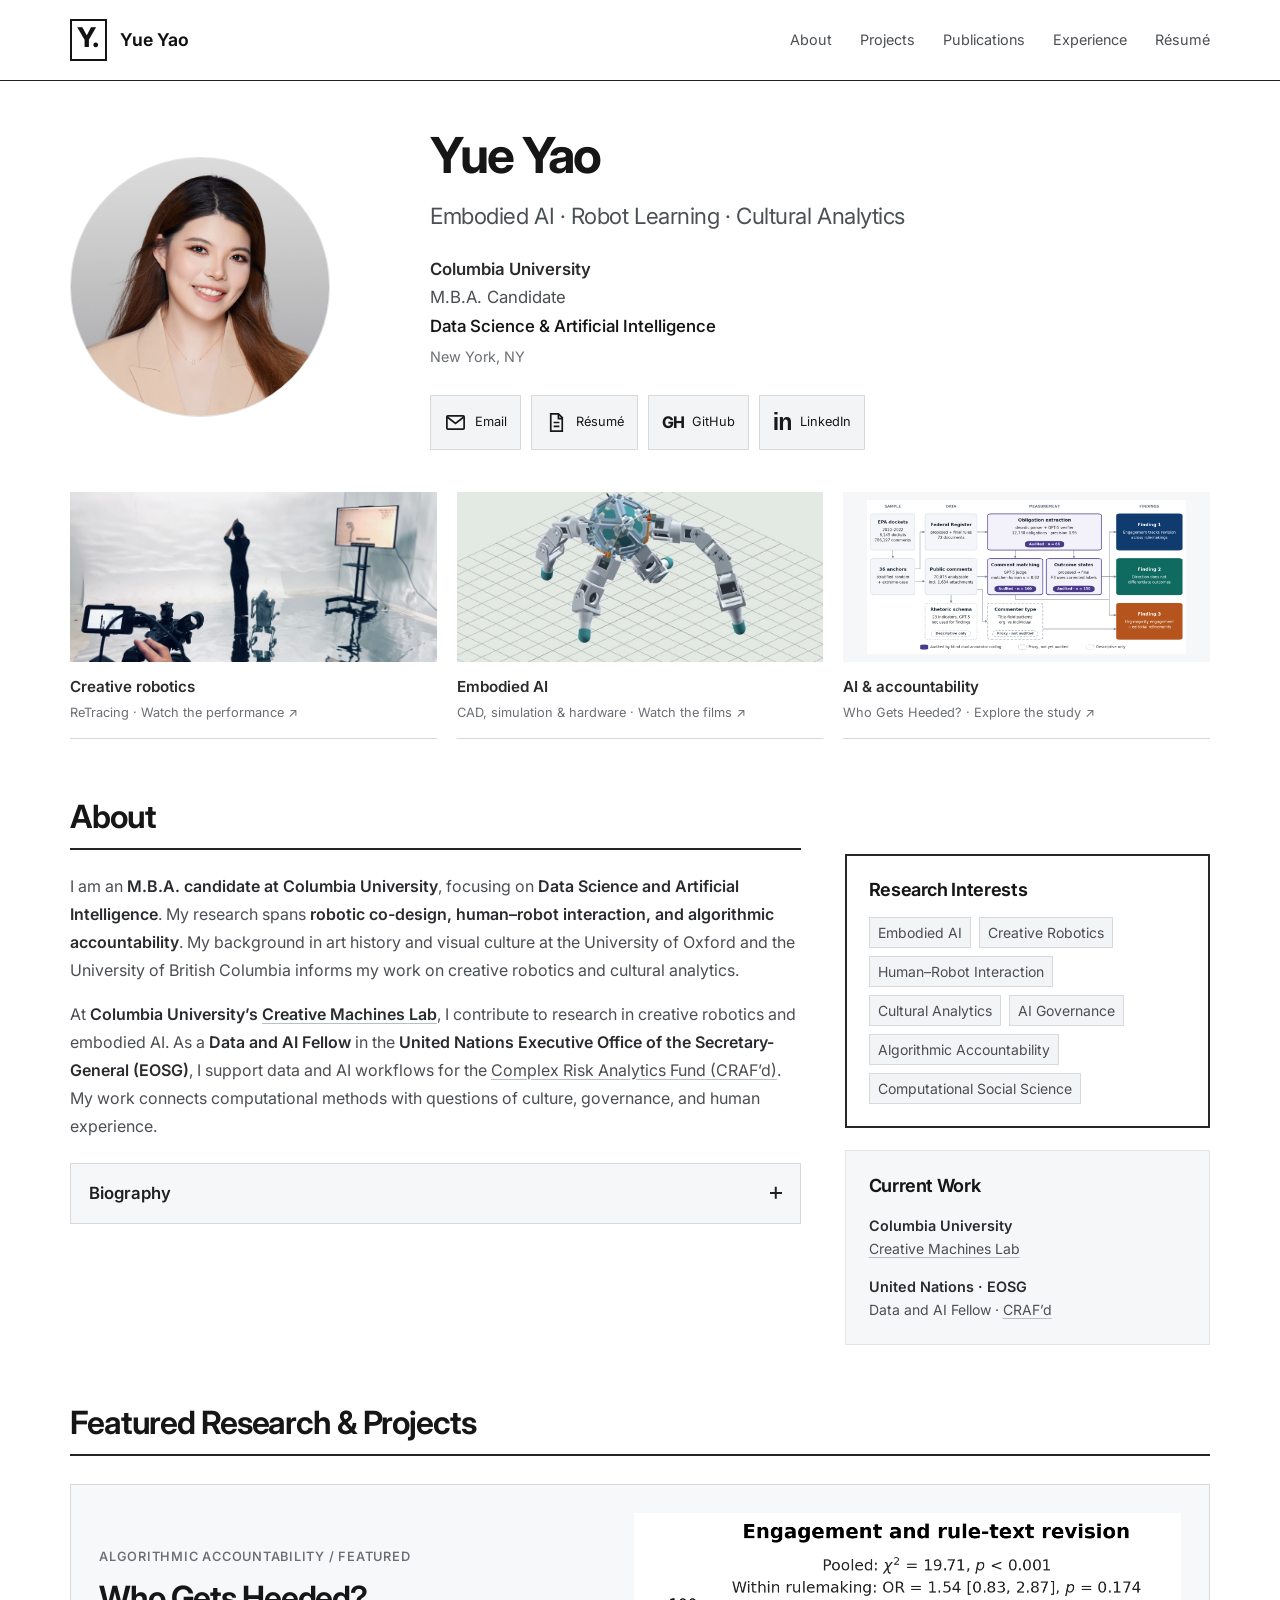
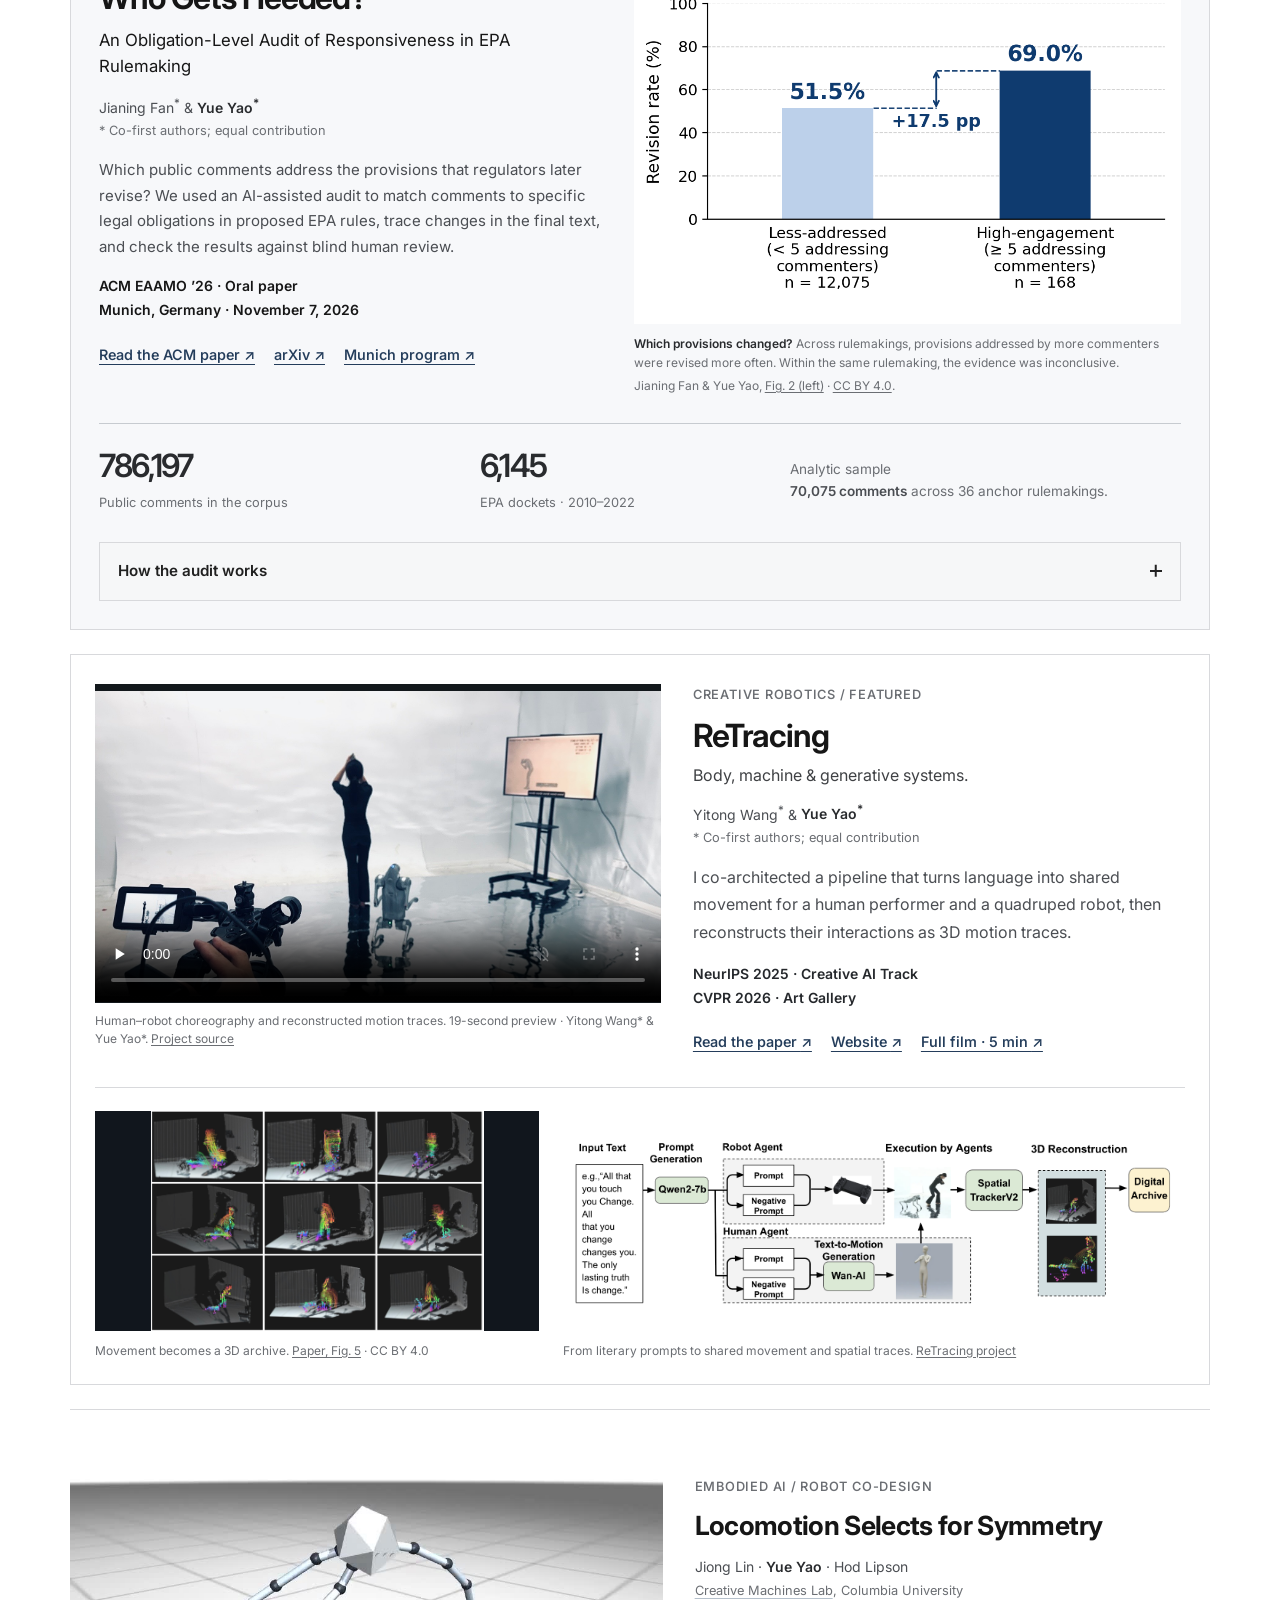
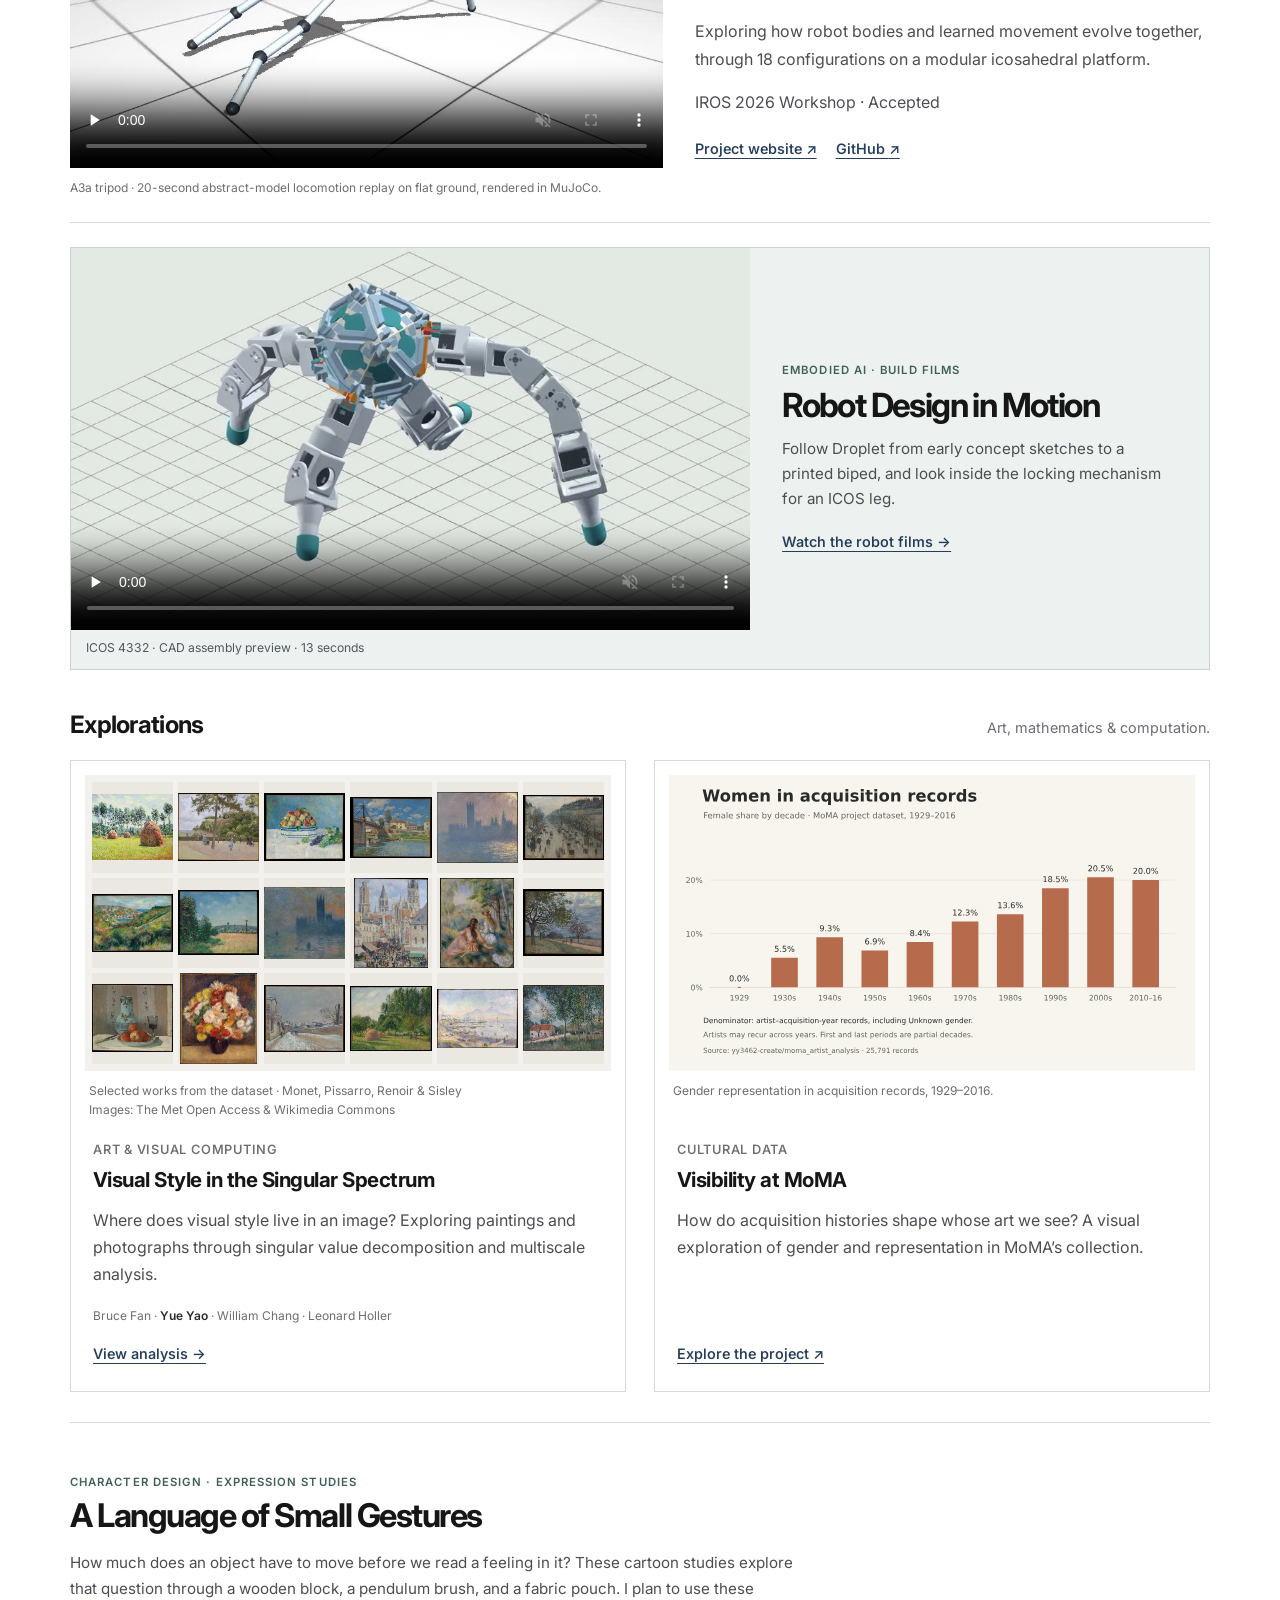
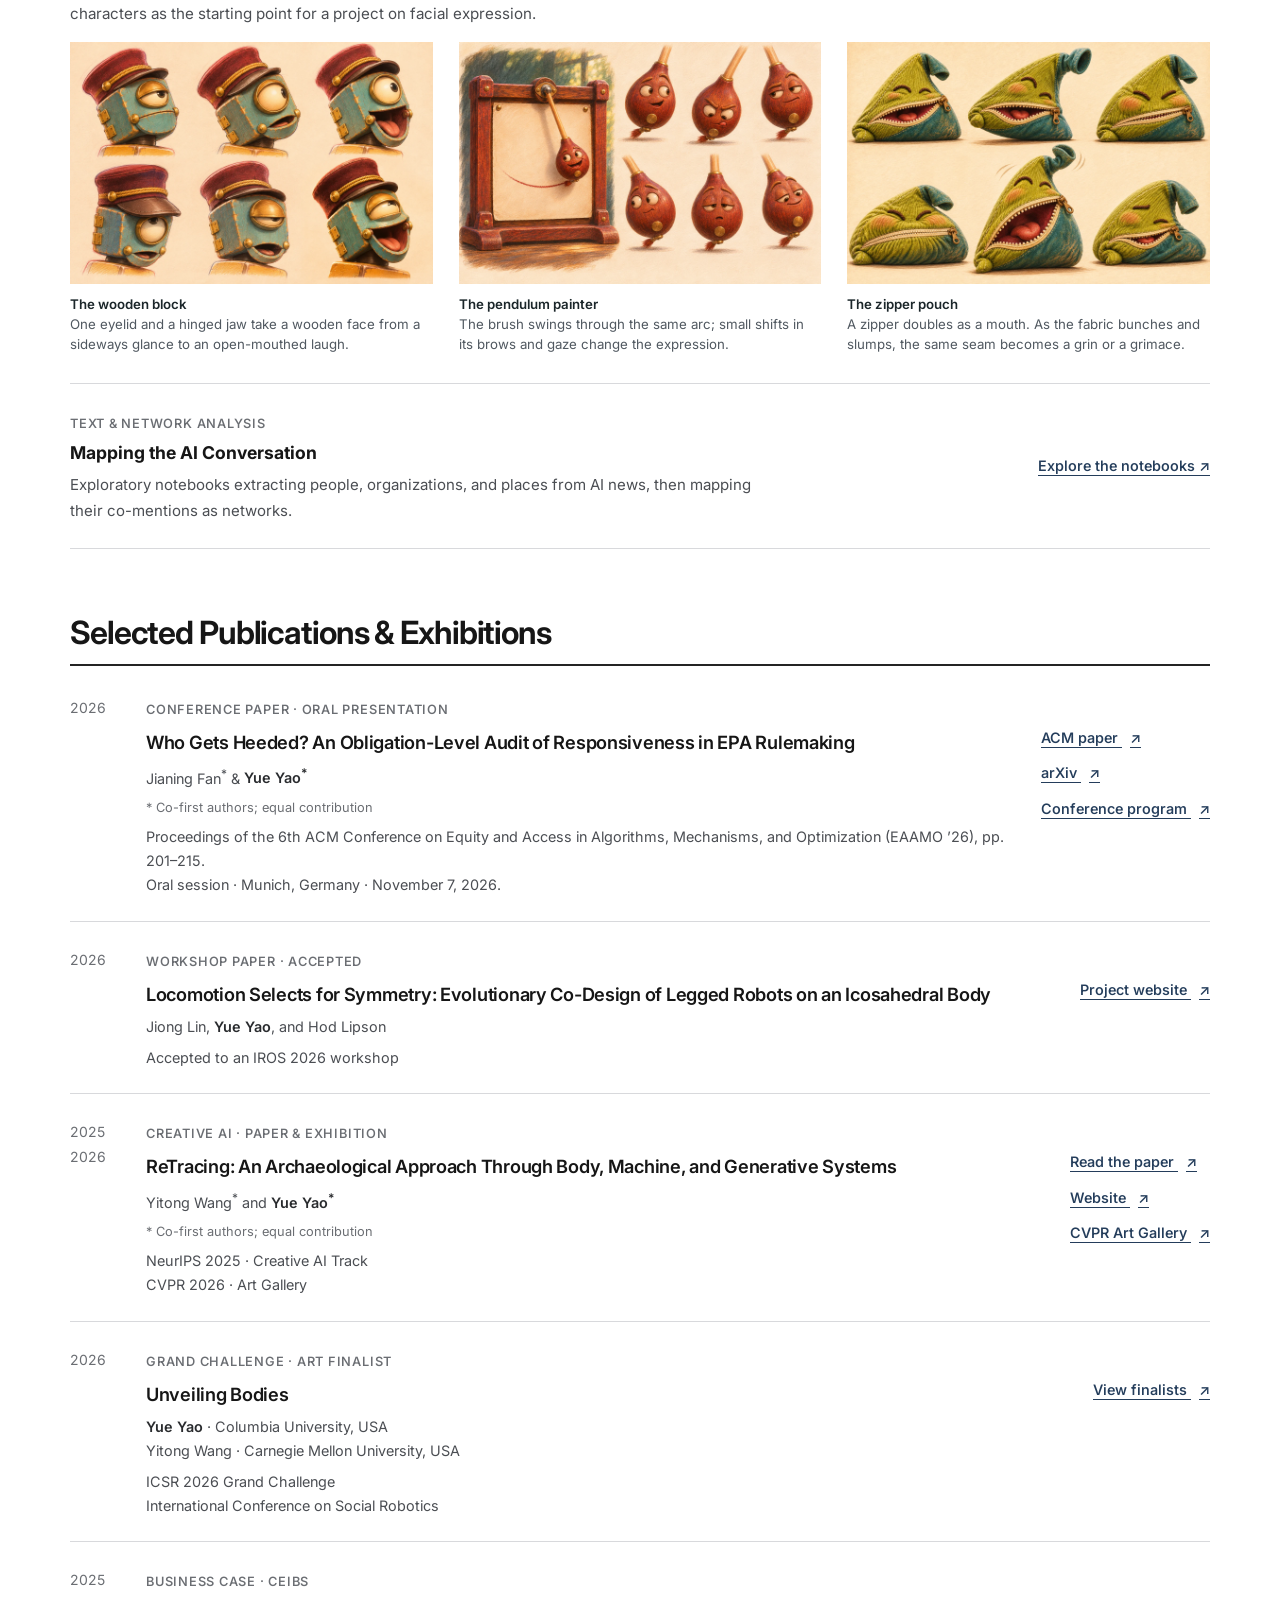
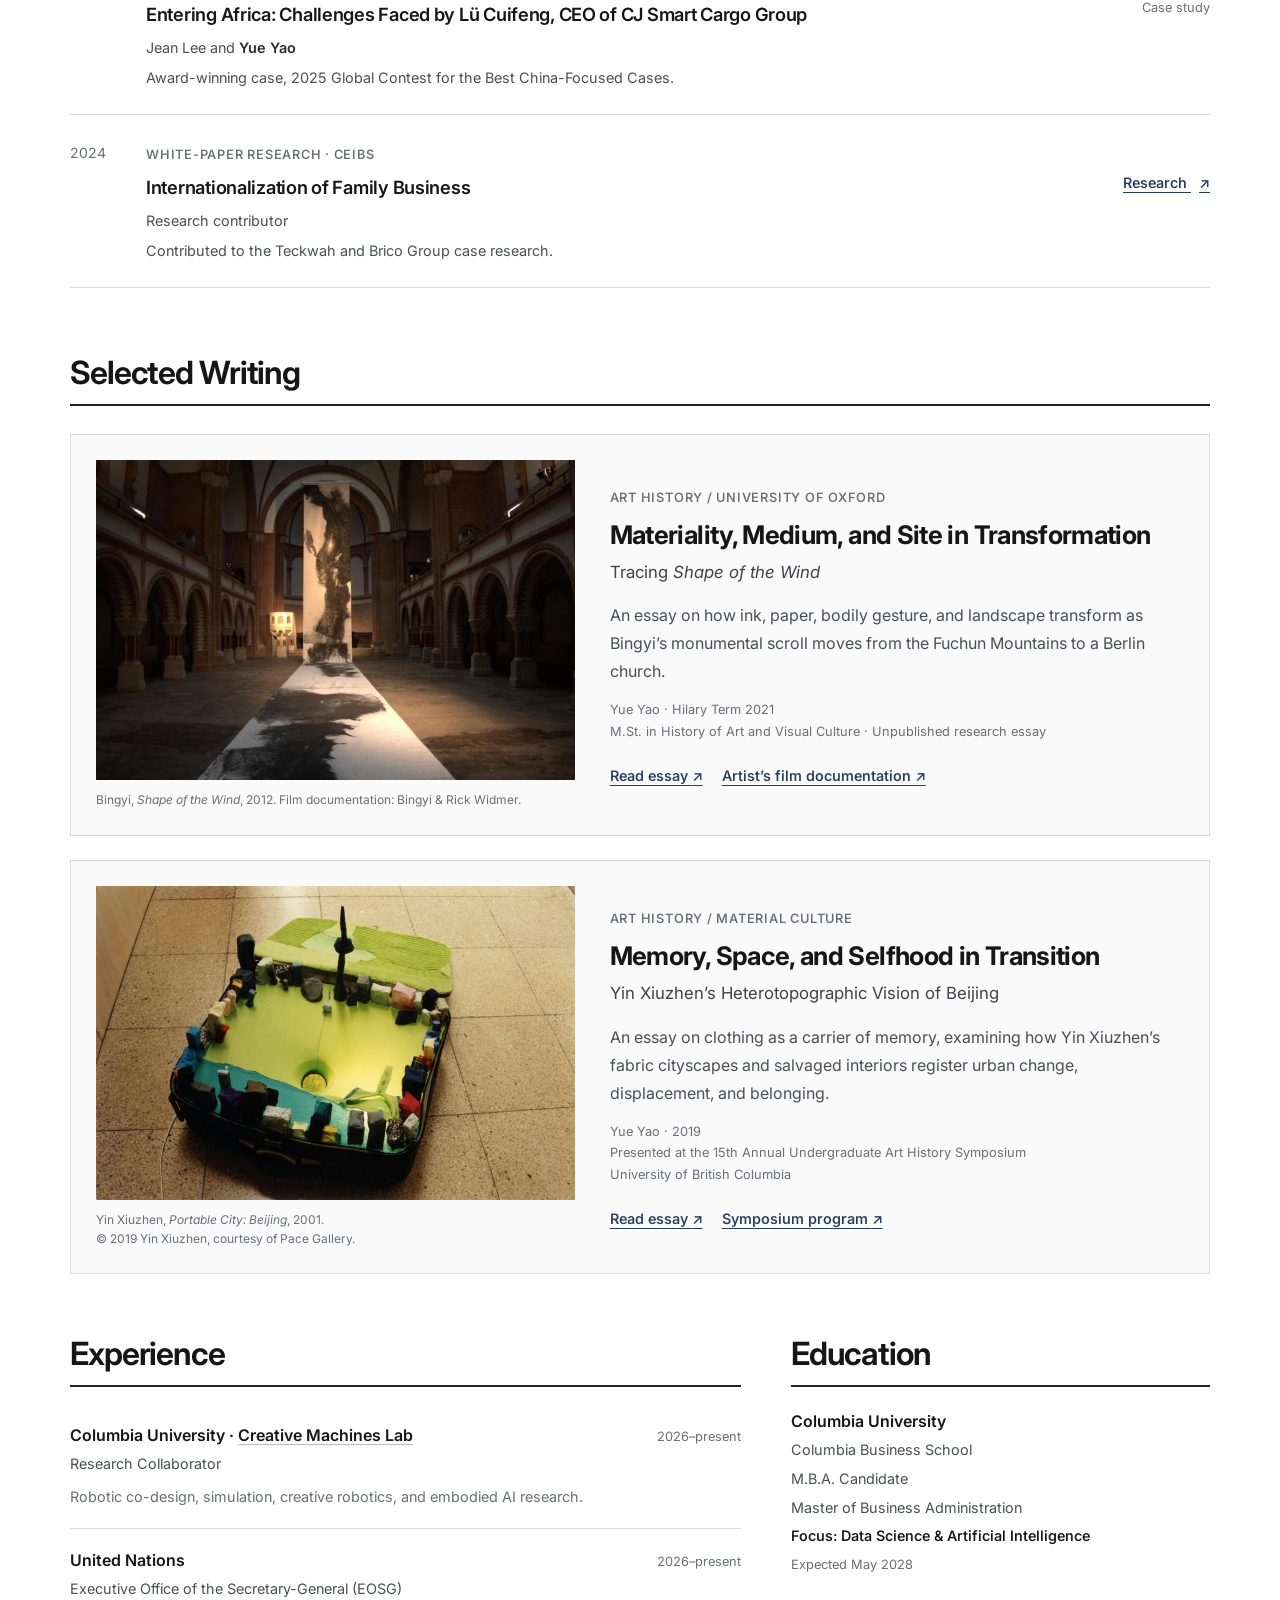
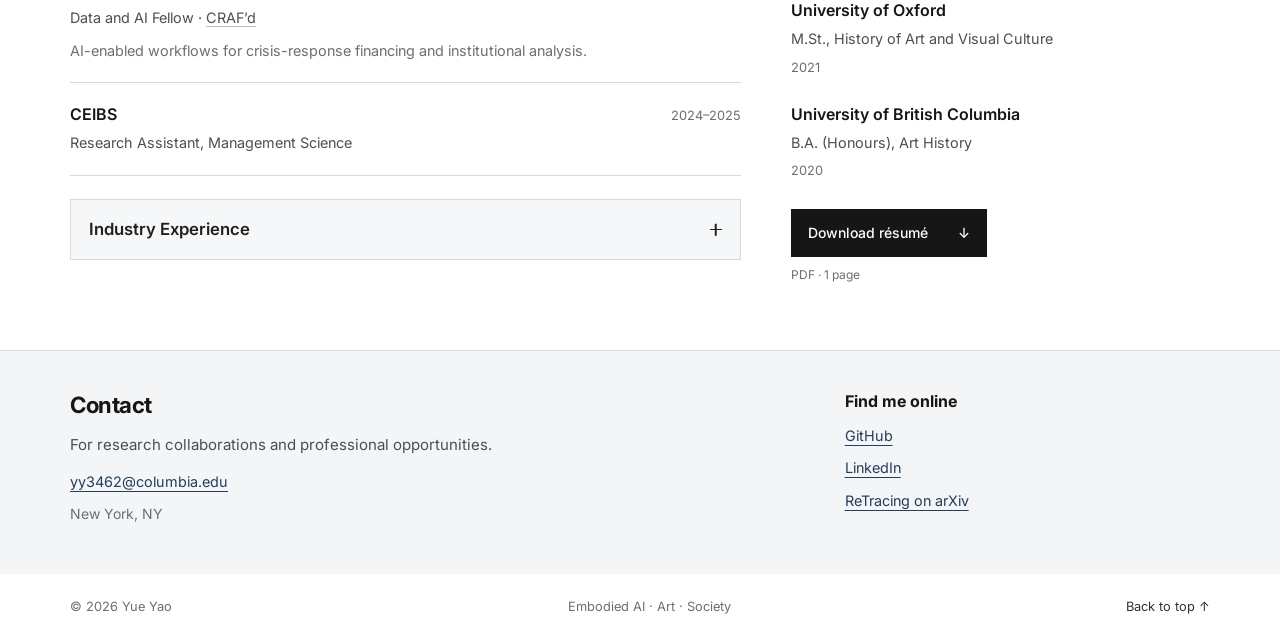
==== commit 1747cf80: "Show how robot concepts, simulation and printed parts informed the design" ====
--- a/index.html
+++ b/index.html
@@ -101,7 +101,7 @@
 </article>
 <article id="robot-design" class="studio-feature" aria-labelledby="robot-design-title">
 <figure><video controls playsinline muted preload="none" poster="./assets/studio/icos-4332-cad.webp" width="960" height="540" aria-label="Rotating CAD model of the 4332 ICOS robot" aria-describedby="build-preview-caption"><source src="./assets/studio/icos-4332-cad.mp4" type="video/mp4"><a href="./assets/studio/icos-4332-cad.mp4">Watch the assembly preview</a></video><figcaption id="build-preview-caption">ICOS 4332 · CAD assembly preview · 13 seconds</figcaption></figure>
-<div><p class="studio-kicker">Embodied AI · Build films</p><h3 id="robot-design-title">Robot Design in Motion</h3><p>From the ICOS shared shell to Droplet’s printed legs: watch the CAD assemblies, simulated gaits and bench tests.</p><a class="text-link" href="./robotics.html">Explore six robot films →</a></div></article>
+<div><p class="studio-kicker">Embodied AI · Build films</p><h3 id="robot-design-title">Robot Design in Motion</h3><p>Follow Droplet from early concept sketches to a printed biped, and look inside the locking mechanism for an ICOS leg.</p><a class="text-link" href="./robotics.html">Watch the robot films →</a></div></article>
 <div class="explorations-heading"><h3>Explorations</h3><p>Art, mathematics &amp; computation.</p></div>
 <div class="exploration-grid">
 <article id="svd" class="exploration-card">
--- a/studio.css
+++ b/studio.css
@@ -14,13 +14,26 @@
 .studio-mast h1{margin:1.2rem 0 .6rem;color:#162929;font-size:clamp(2.3rem,5vw,4.1rem);line-height:1.05;letter-spacing:-.063em}
 .studio-mast>p{max-width:68ch;font-size:clamp(.95rem,1.65vw,1.12rem);margin-bottom:1.25rem}
 .studio-index{display:flex;flex-wrap:wrap;gap:.45rem .6rem}.studio-index a{display:inline-block;border:1px solid #cbd6d3;padding:5px 12px;font-size:.79rem;font-weight:550;color:#254d4b}.studio-index a:hover{background:#ebf2ef}
-.studio-paired{display:grid;grid-template-columns:repeat(2,minmax(0,1fr));column-gap:clamp(18px,3vw,45px)}
-.studio-paired video{aspect-ratio:4/3}.studio-paired .studio-title{font-size:clamp(1.4rem,2.3vw,1.85rem)}
+.workflow-gallery video{aspect-ratio:4/3}
+.workflow-gallery figcaption strong{display:block;margin-bottom:.2rem}
+.droplet-feature{display:grid;grid-template-columns:minmax(0,1.55fr) minmax(0,1fr);gap:clamp(20px,4vw,60px);align-items:start}
+.droplet-feature p{max-width:38ch;font-size:1rem;line-height:1.65;margin-bottom:.8rem}
+.droplet-feature video{aspect-ratio:4/3}
+@media(max-width:820px){.workflow-gallery,.droplet-feature{grid-template-columns:1fr}.workflow-gallery{gap:24px}}
 .studio-feature{display:grid;grid-template-columns:minmax(0,1.48fr) minmax(0,1fr);background:#edf2f0;border:1px solid #c9d4cd;align-items:center;margin-top:24px}
 .studio-feature figure{min-width:0}.studio-feature video{aspect-ratio:16/9}.studio-feature figcaption{padding:0 15px;margin:.55rem 0 .7rem;font-size:.76rem}
 .studio-feature>div{padding:clamp(18px,2.8vw,32px)}.studio-feature h3{font-size:clamp(1.45rem,2.6vw,2.15rem);margin:.45rem 0 .7rem;line-height:1.15;letter-spacing:-.048em}.studio-feature p:not(.studio-kicker){font-size:.95rem;line-height:1.65;margin:.4rem 0 1rem}
 #character-studies{margin-top:30px;padding-bottom:0}.studio-gallery figure:has(img) figcaption strong{display:block}.studio-page{padding-bottom:25px}
-@media(max-width:760px){.studio-paired,.studio-feature{grid-template-columns:1fr}.studio-feature>div{padding:18px 20px 22px}.studio-gallery-pair{gap:16px}.studio-mast{padding-top:30px}.studio-mast h1{margin-top:.9rem}}
+@media(max-width:760px){.studio-feature{grid-template-columns:1fr}.studio-feature>div{padding:18px 20px 22px}.studio-gallery-pair{gap:16px}.studio-mast{padding-top:30px}.studio-mast h1{margin-top:.9rem}}
 @media(max-width:640px){.studio-gallery,.studio-gallery-pair{grid-template-columns:1fr;gap:22px}.studio-project{padding:30px 0}.studio-feature figcaption{padding-inline:12px}.studio-project>p:not(.studio-kicker){font-size:.92rem}}
 
 .studio-mast+.studio-project{padding-top:clamp(20px,2.3vw,32px)}
+
+.workflow-subhead{margin:clamp(28px,3vw,40px) 0 12px;font-size:clamp(1.08rem,1.65vw,1.35rem);letter-spacing:-.025em}
+.workflow-subhead + .studio-gallery{margin-top:0}
+.workflow-origins video{aspect-ratio:16/9}
+.workflow-dock{display:grid;grid-template-columns:minmax(0,1.3fr) minmax(0,1fr);gap:clamp(20px,3vw,36px)}
+.dock-views{display:grid;grid-template-columns:repeat(2,minmax(0,1fr));gap:8px}
+.dock-views img{display:block;width:100%;height:auto}
+.dock-views span{display:block;margin-top:3px;font-size:.75rem;color:#505860}
+@media(max-width:760px){.workflow-dock,.workflow-origins{grid-template-columns:1fr}.workflow-dock{gap:22px}.workflow-origins video{aspect-ratio:auto}}
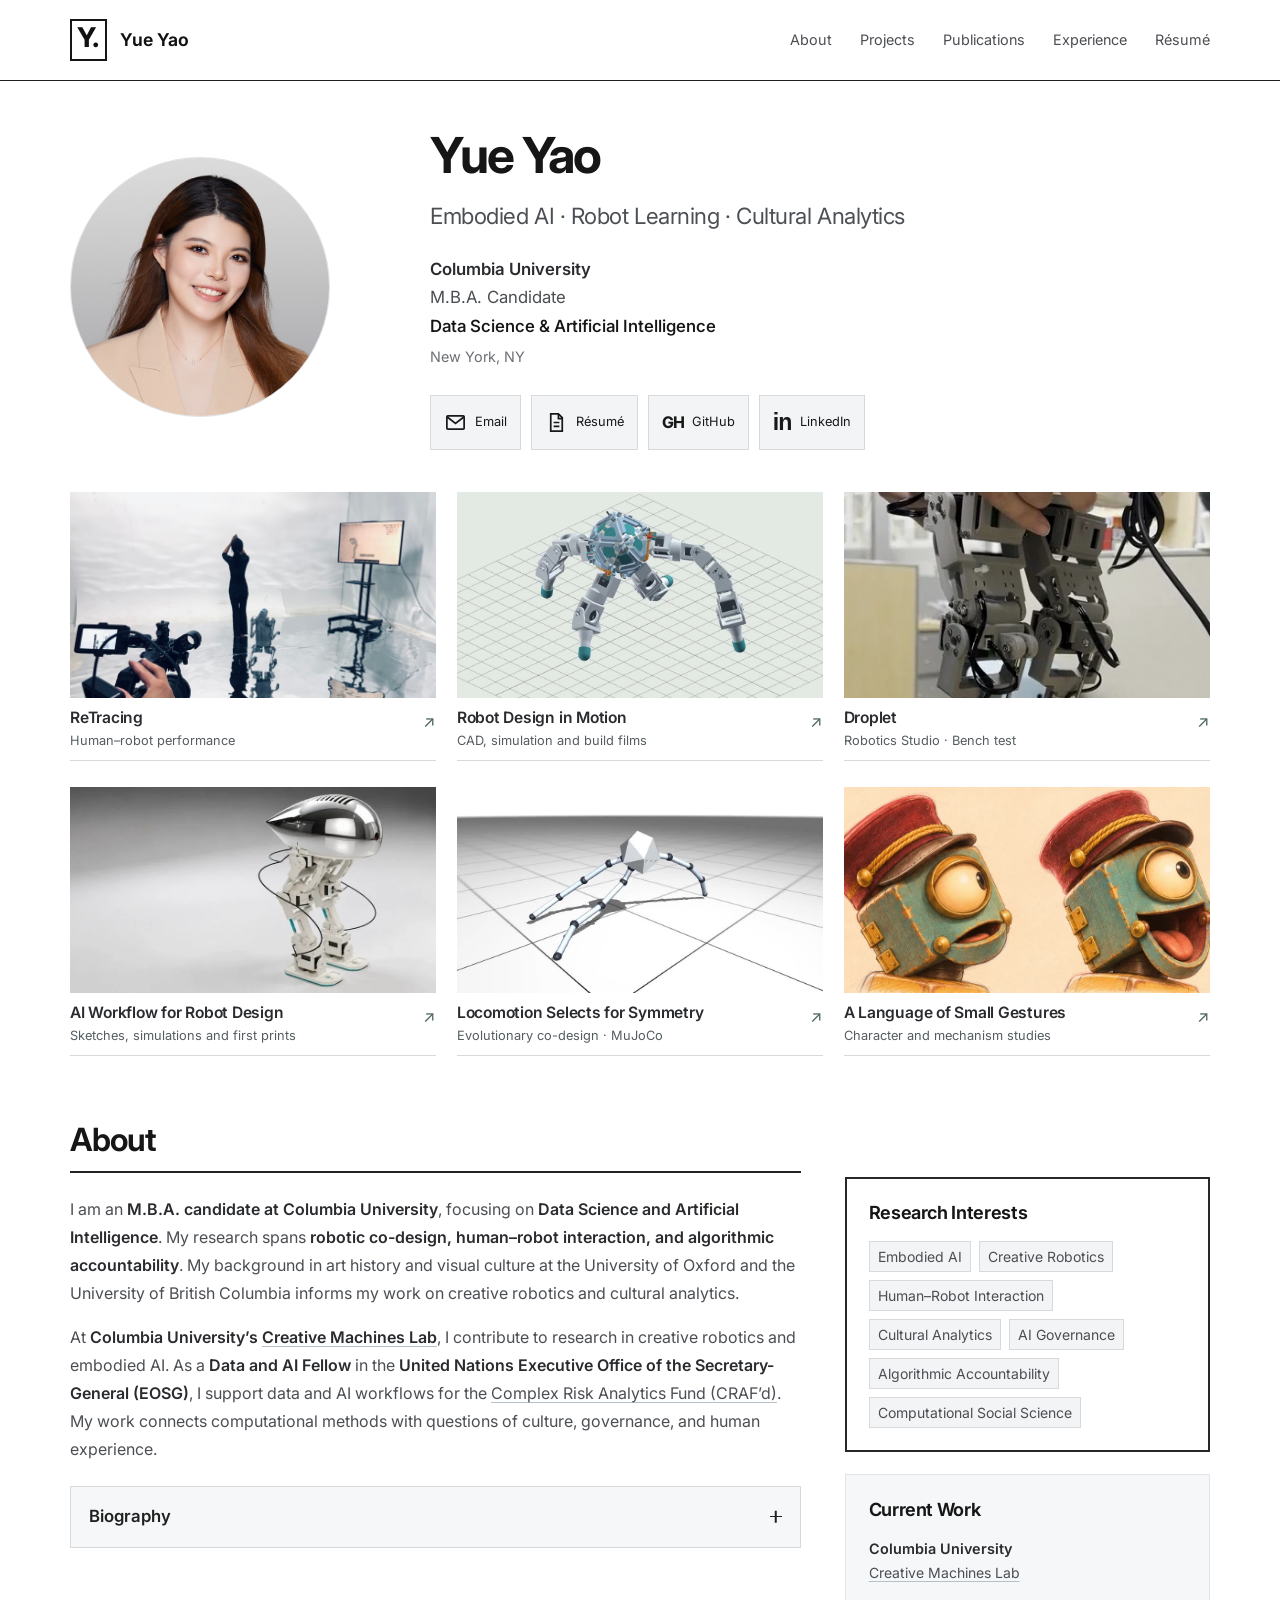
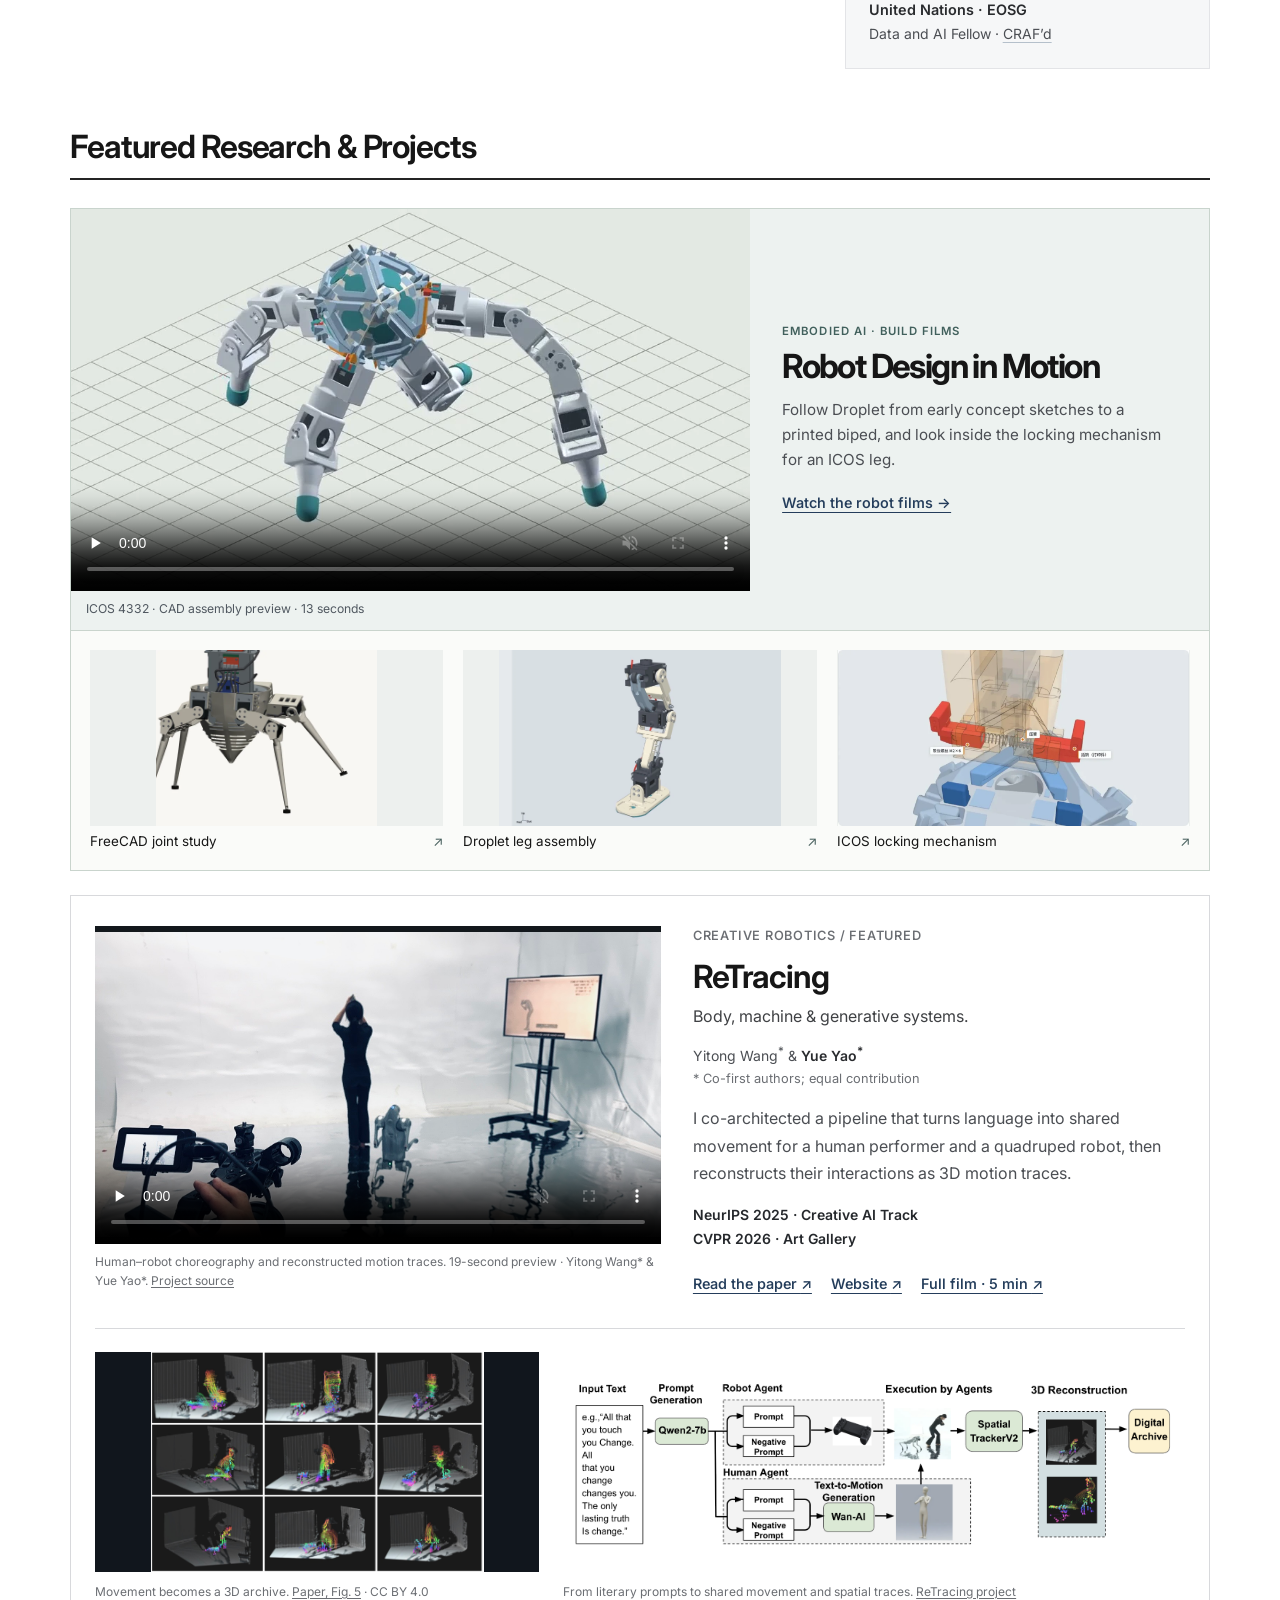
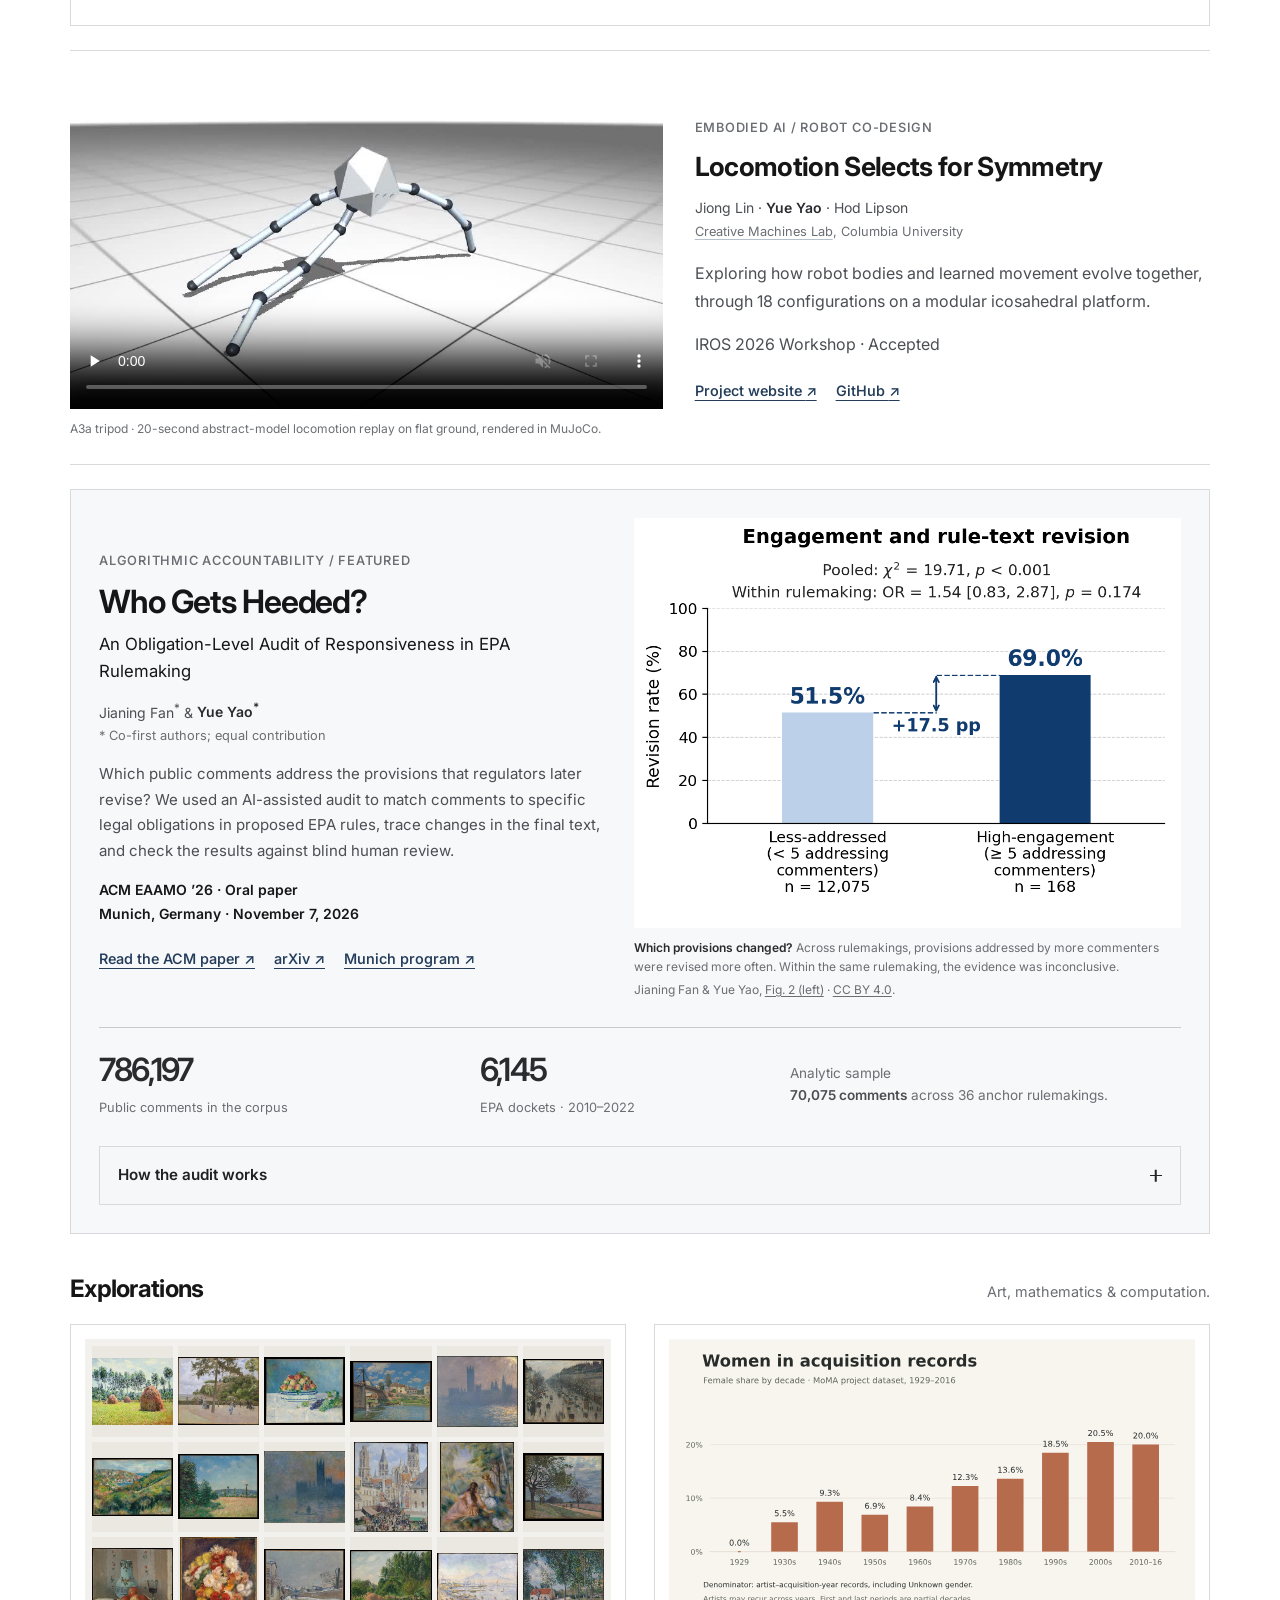
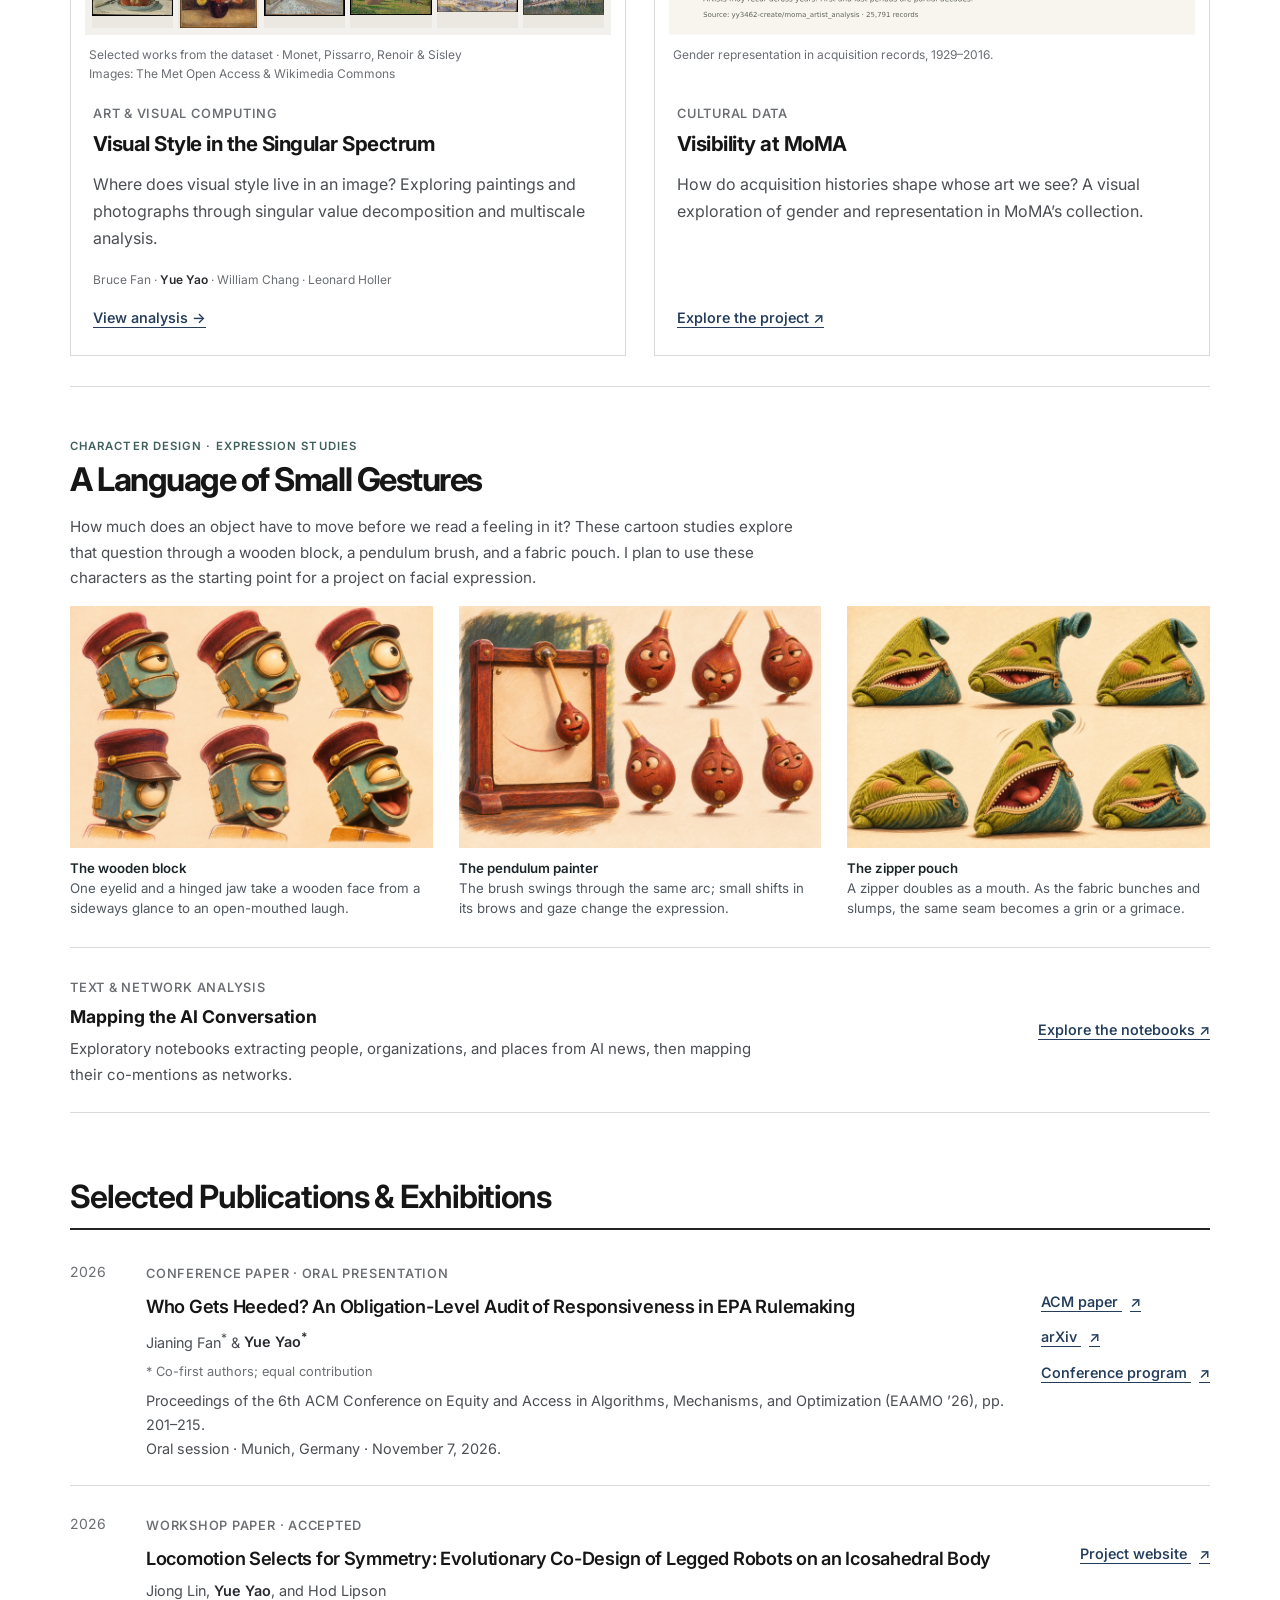
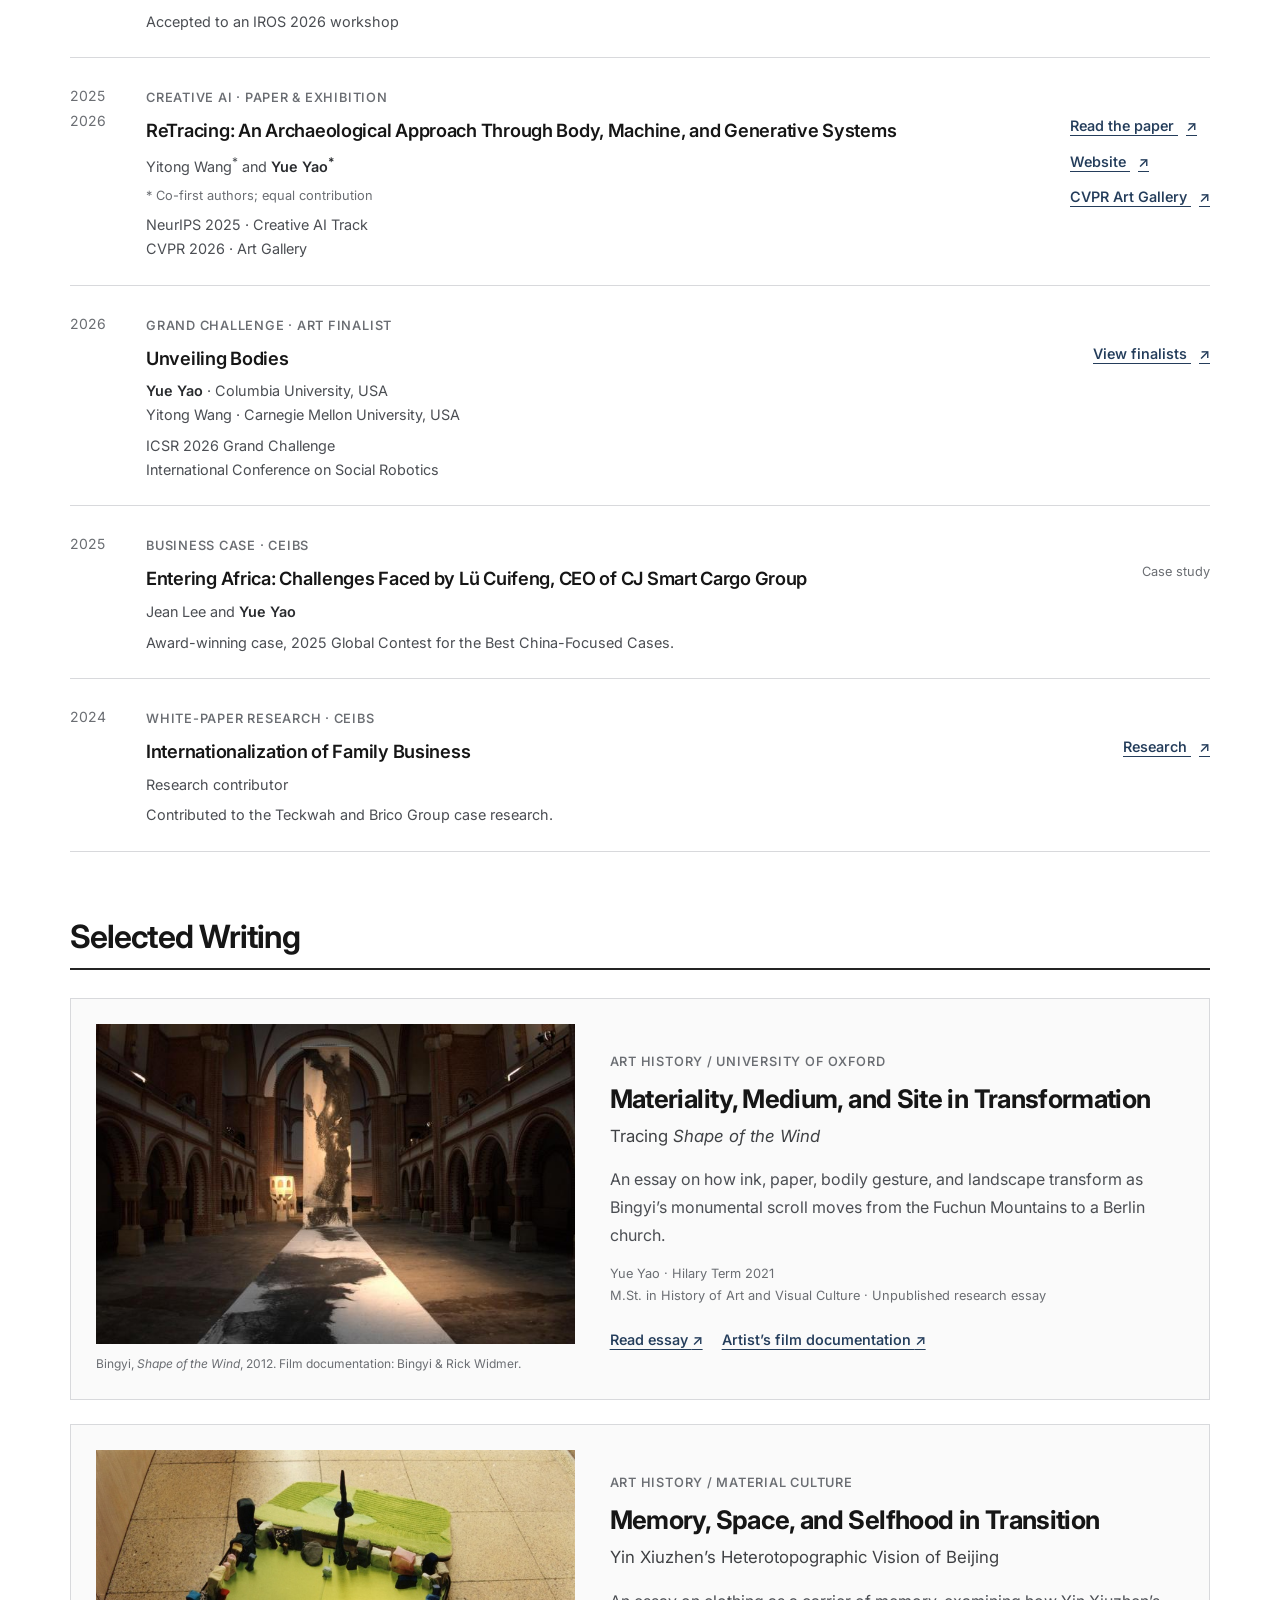
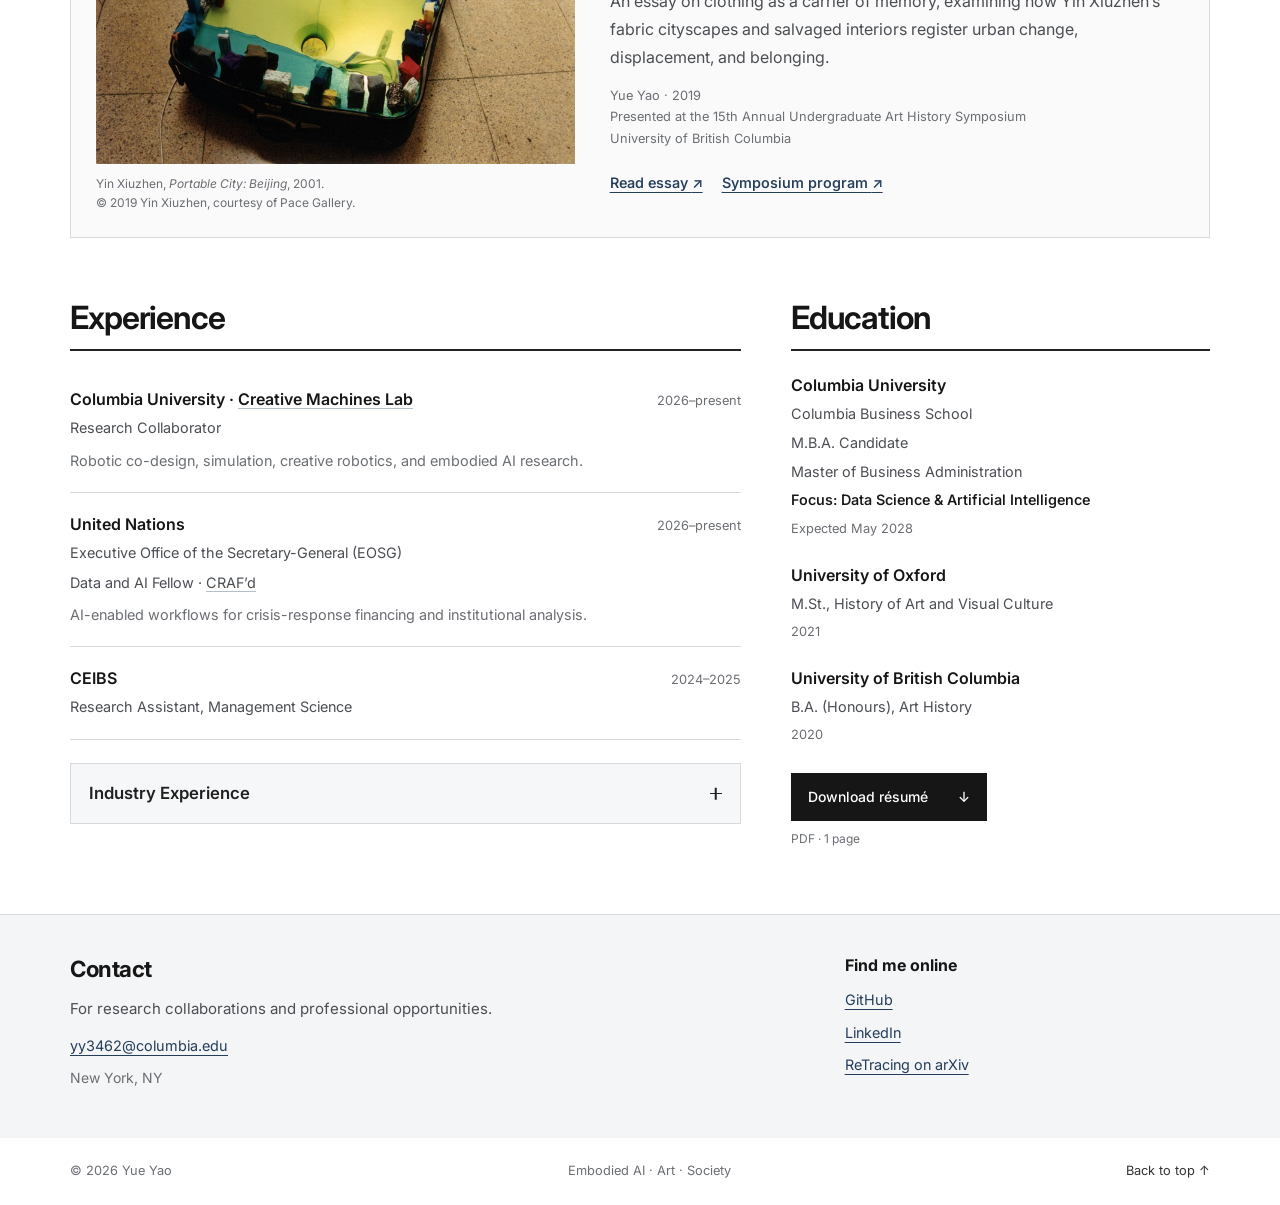
==== commit 9df1a828: "Lead the portfolio with a visual robotics gallery and reorder featured research" ====
--- a/index.html
+++ b/index.html
@@ -57,7 +57,7 @@
 </script>
 <link rel="stylesheet" href="./styles.css?v=20260914-candidate">
 <link rel="stylesheet" href="./epa-update.css?v=20261113">
-<link rel="stylesheet" href="./studio.css?v=20261113">
+<link rel="stylesheet" href="./studio.css?v=20261114-home-gallery">
 </head>
 <body>
 <a class="skip-link" href="#main">Skip to content</a>
@@ -72,20 +72,53 @@
 <a href="https://github.com/yy3462-create" target="_blank" rel="noopener noreferrer" aria-label="Yue Yao on GitHub" title="GitHub"><span class="social-glyph" aria-hidden="true">GH</span><span>GitHub</span></a>
 <a href="https://www.linkedin.com/in/yueyaoyy/" target="_blank" rel="noopener noreferrer" aria-label="Yue Yao on LinkedIn" title="LinkedIn"><span class="social-glyph linkedin" aria-hidden="true">in</span><span>LinkedIn</span></a>
 </div></div></section>
-<div class="research-strip wrap" aria-label="Explore research in images">
-<a href="#retracing"><img src="./assets/retracing.jpg" width="1555" height="839" alt="Human–robot choreography on ReTracing’s mirrored stage"><span><strong>Creative robotics</strong><span>ReTracing · Watch the performance ↗</span></span></a>
-<a href="./robotics.html"><img src="./assets/studio/icos-4332-cad.webp" width="960" height="540" alt="ICOS assembled CAD model with a faceted shell and articulated legs"><span><strong>Embodied AI</strong><span>CAD, simulation &amp; hardware · Watch the films ↗</span></span></a>
-<a href="#epa"><img class="diagram-preview" src="./assets/epa-workflow-v2.png" width="2200" height="1060" alt="Data and obligation-level auditing workflow for the EPA study"><span><strong>AI &amp; accountability</strong><span>Who Gets Heeded? · Explore the study ↗</span></span></a>
-</div>
+<nav id="project-gallery" class="project-gallery wrap" aria-label="Projects in pictures">
+  <a href="#retracing">
+    <img src="./assets/retracing.jpg" alt="A performer and a quadruped robot on the mirrored ReTracing set" decoding="async">
+    <span class="gallery-caption"><strong>ReTracing</strong><span>Human–robot performance</span></span>
+  </a>
+  <a href="./robotics.html">
+    <img src="./assets/studio/icos-4332-cad.webp" alt="A four-legged ICOS assembly with its electronics visible through the shell" decoding="async">
+    <span class="gallery-caption"><strong>Robot Design in Motion</strong><span>CAD, simulation and build films</span></span>
+  </a>
+  <a href="./robotics.html#droplet">
+    <img src="./assets/studio/homepage-droplet-bench.webp" alt="A hand steadies Droplet’s printed legs during a bench test" decoding="async">
+    <span class="gallery-caption"><strong>Droplet</strong><span>Robotics Studio · Bench test</span></span>
+  </a>
+  <a href="./robotics.html#ai-cad-workflow">
+    <img src="./assets/studio/homepage-droplet-concept.webp" alt="AI-generated Droplet concept with a chrome shell and two articulated legs" loading="lazy" decoding="async">
+    <span class="gallery-caption"><strong>AI Workflow for Robot Design</strong><span>Sketches, simulations and first prints</span></span>
+  </a>
+  <a href="#codesign">
+    <img src="./assets/icos-locomotion-poster.jpg" alt="A three-legged ICOS model moving across a simulated floor" loading="lazy" decoding="async">
+    <span class="gallery-caption"><strong>Locomotion Selects for Symmetry</strong><span>Evolutionary co-design · MuJoCo</span></span>
+  </a>
+  <a href="#character-studies">
+    <img src="./assets/studio/homepage-character.webp" alt="Two expressions of a teal, one-eyed wooden character in a red cap" loading="lazy" decoding="async">
+    <span class="gallery-caption"><strong>A Language of Small Gestures</strong><span>Character and mechanism studies</span></span>
+  </a>
+</nav>
 <section id="about" class="about-layout wrap" aria-labelledby="about-heading"><div class="about-main"><h2 id="about-heading" class="ruled-heading">About</h2><p>I am an <strong>M.B.A. candidate at Columbia University</strong>, focusing on <strong>Data Science and Artificial Intelligence</strong>. My research spans <strong>robotic co-design, human–robot interaction, and algorithmic accountability</strong>. My background in art history and visual culture at the University of Oxford and the University of British Columbia informs my work on creative robotics and cultural analytics.</p><p>At <strong>Columbia University’s <a class="institution-link" href="https://www.creativemachineslab.com/" target="_blank" rel="noopener noreferrer">Creative Machines Lab</a></strong>, I contribute to research in creative robotics and embodied AI. As a <strong>Data and AI Fellow</strong> in the <strong>United Nations Executive Office of the Secretary-General (EOSG)</strong>, I support data and AI workflows for the <a class="institution-link" href="https://crafd.io/" target="_blank" rel="noopener noreferrer">Complex Risk Analytics Fund (CRAF’d)</a>. My work connects computational methods with questions of culture, governance, and human experience.</p>
 <details class="biography"><summary><span>Biography</span><span class="details-indicator" aria-hidden="true"></span></summary><div class="biography-body"><p>My path began with art history: a B.A. (Honours) at the University of British Columbia, followed by an M.St. in History of Art and Visual Culture at the University of Oxford. I later worked in banking and management research before pursuing an M.B.A. at Columbia Business School.</p><p>At Shanghai Pudong Development Bank, I worked on policy frameworks and data-supported workforce planning. At CEIBS, I contributed to business cases and white-paper research on entrepreneurship and internationalization. That experience continues to inform my research on AI, institutions, and technology governance.</p></div></details></div>
 <aside class="about-sidebar"><div class="interest-panel"><h3>Research Interests</h3><div class="interest-tags"><span>Embodied AI</span><span>Creative Robotics</span><span>Human–Robot Interaction</span><span>Cultural Analytics</span><span>AI Governance</span><span>Algorithmic Accountability</span><span>Computational Social Science</span></div></div><div class="current-panel"><h3>Current Work</h3><p><strong>Columbia University</strong><br><a class="institution-link" href="https://www.creativemachineslab.com/" target="_blank" rel="noopener noreferrer">Creative Machines Lab</a></p><p><strong>United Nations · EOSG</strong><br>Data and AI Fellow · <a class="institution-link" href="https://crafd.io/" target="_blank" rel="noopener noreferrer">CRAF’d</a></p></div></aside></section>
 <section id="work" class="section wrap" aria-labelledby="work-heading"><div class="section-heading"><div><h2 id="work-heading">Featured Research &amp; Projects</h2></div></div>
-<article id="epa" class="featured-study">
-<div class="study-copy"><span class="project-kicker">ALGORITHMIC ACCOUNTABILITY / FEATURED</span><h3>Who Gets Heeded?</h3><p class="project-subtitle">An Obligation-Level Audit of Responsiveness in EPA Rulemaking</p><p class="project-authors">Jianing Fan<sup>*</sup> &amp; <strong>Yue Yao<sup>*</sup></strong><br><span>* Co-first authors; equal contribution</span></p><p>Which public comments address the provisions that regulators later revise? We used an AI-assisted audit to match comments to specific legal obligations in proposed EPA rules, trace changes in the final text, and check the results against blind human review.</p><p class="recognition">ACM EAAMO ’26 · Oral paper<br>Munich, Germany · November 7, 2026</p><div class="project-links"><a href="https://dl.acm.org/doi/10.1145/3846167.3848608" target="_blank" rel="noopener noreferrer">Read the ACM paper <span aria-hidden="true">↗</span></a><a href="https://arxiv.org/abs/2608.10329" target="_blank" rel="noopener noreferrer">arXiv <span aria-hidden="true">↗</span></a><a href="https://conference2026.eaamo.org/program/paper_session/#who-gets-heeded-an-obligation-level-audit-of-responsiveness-in-epa-rulemaking" target="_blank" rel="noopener noreferrer">Munich program <span aria-hidden="true">↗</span></a></div></div>
-<figure class="study-figure epa-result"><a class="figure-link" href="./assets/epa-engagement-revision.png" target="_blank" rel="noopener" aria-label="Enlarge the chart of public engagement and rule revision"><img src="./assets/epa-engagement-revision.png" width="1040" height="780" loading="lazy" alt="Across rulemakings, 69.0% of obligations addressed by five or more commenters were revised, versus 51.5% of those addressed by fewer. The within-rulemaking association was not statistically significant."></a><figcaption><strong>Which provisions changed?</strong> Across rulemakings, provisions addressed by more commenters were revised more often. Within the same rulemaking, the evidence was inconclusive. <span class="epa-credit">Jianing Fan &amp; Yue Yao, <a href="https://arxiv.org/html/2608.10329v2#S6.F2" target="_blank" rel="noopener noreferrer">Fig. 2 (left)</a> · <a href="https://creativecommons.org/licenses/by/4.0/" target="_blank" rel="noopener noreferrer">CC BY 4.0</a>.</span></figcaption></figure>
-<aside class="study-stats" aria-label="EPA study corpus and analytic sample"><p><strong>786,197</strong><span>Public comments in the corpus</span></p><p><strong>6,145</strong><span>EPA dockets · 2010–2022</span></p><p class="study-methods">Analytic sample<br><b>70,075 comments</b> across 36 anchor rulemakings.</p></aside>
-<details class="biography epa-methods"><summary><span>How the audit works</span><span class="details-indicator" aria-hidden="true"></span></summary><figure class="study-figure"><a class="figure-link" href="./assets/epa-workflow-v2.png" target="_blank" rel="noopener" aria-label="Enlarge the EPA audit workflow diagram"><img src="./assets/epa-workflow-v2.png" width="2200" height="1060" alt="Audit workflow: select rulemakings, extract proposed and final obligations, match comments to the obligations they address, and classify revisions. Blind human review checks extraction, matching, and outcomes." loading="lazy"></a><figcaption>From the comment archive to individual legal obligations. Select the diagram to enlarge it. <span class="epa-credit">Jianing Fan &amp; Yue Yao, <a href="https://arxiv.org/html/2608.10329v2#S1.F1" target="_blank" rel="noopener noreferrer">Fig. 1</a> · <a href="https://creativecommons.org/licenses/by/4.0/" target="_blank" rel="noopener noreferrer">CC BY 4.0</a>.</span></figcaption></figure></details>
+<article id="robot-design" class="studio-feature" aria-labelledby="robot-design-title">
+<figure><video controls playsinline muted preload="none" poster="./assets/studio/icos-4332-cad.webp" width="960" height="540" aria-label="Rotating CAD model of the 4332 ICOS robot" aria-describedby="build-preview-caption"><source src="./assets/studio/icos-4332-cad.mp4" type="video/mp4"><a href="./assets/studio/icos-4332-cad.mp4">Watch the assembly preview</a></video><figcaption id="build-preview-caption">ICOS 4332 · CAD assembly preview · 13 seconds</figcaption></figure>
+<div><p class="studio-kicker">Embodied AI · Build films</p><h3 id="robot-design-title">Robot Design in Motion</h3><p>Follow Droplet from early concept sketches to a printed biped, and look inside the locking mechanism for an ICOS leg.</p><a class="text-link" href="./robotics.html">Watch the robot films →</a></div>
+<nav class="film-frames" aria-label="Selected films from Robot Design in Motion">
+  <a href="./robotics.html#ai-freecad">
+    <img src="./assets/studio/freecad-quadruped-joint-sweep.webp" loading="lazy" decoding="async" alt="A quadruped assembly with articulated hips and knees">
+    <span>FreeCAD joint study</span>
+  </a>
+  <a href="./robotics.html#droplet-leg-assembly">
+    <img src="./assets/studio/workflow-leg.webp" loading="lazy" decoding="async" alt="A single assembled Droplet leg with its servos exposed">
+    <span>Droplet leg assembly</span>
+  </a>
+  <a href="./robotics.html#icos-leg-dock">
+    <img src="./assets/studio/icos-spring-bolt-dock.webp" loading="lazy" decoding="async" alt="Two red spring bolts in the CAD model of a leg dock">
+    <span>ICOS locking mechanism</span>
+  </a>
+</nav>
 </article>
 <article id="retracing" class="featured-work">
 <figure class="featured-figure"><video controls muted playsinline preload="none" poster="./assets/retracing.jpg" width="1864" height="1080" aria-label="ReTracing performance preview" aria-describedby="retracing-caption"><source src="./assets/retracing-preview.mp4" type="video/mp4"><a href="./assets/retracing-preview.mp4">Watch the ReTracing preview</a></video><figcaption id="retracing-caption">Human–robot choreography and reconstructed motion traces. 19-second preview · Yitong Wang* &amp; Yue Yao*. <a href="https://ellywang66.github.io/ReTracing/" target="_blank" rel="noopener noreferrer">Project source</a></figcaption></figure>
@@ -99,9 +132,12 @@
 <figure><video controls muted playsinline preload="none" poster="./assets/icos-locomotion-poster.jpg" width="960" height="540" aria-label="A3a tripod simulation replay" aria-describedby="simulation-caption"><source src="./assets/icos-locomotion.mp4" type="video/mp4"><a href="./assets/icos-locomotion.mp4">Watch the simulation replay</a></video><figcaption id="simulation-caption">A3a tripod · 20-second abstract-model locomotion replay on flat ground, rendered in MuJoCo.</figcaption></figure>
 <div><span class="project-kicker">EMBODIED AI / ROBOT CO-DESIGN</span><h3>Locomotion Selects for Symmetry</h3><p class="project-authors">Jiong Lin · <strong>Yue Yao</strong> · Hod Lipson<br><span><a class="institution-link" href="https://www.creativemachineslab.com/" target="_blank" rel="noopener noreferrer">Creative Machines Lab</a>, Columbia University</span></p><p>Exploring how robot bodies and learned movement evolve together, through 18 configurations on a modular icosahedral platform.</p><p class="recognition">IROS 2026 Workshop · Accepted</p><div class="project-links"><a href="https://jl6017.github.io/icos-codesign/" target="_blank" rel="noopener noreferrer">Project website <span aria-hidden="true">↗</span></a><a href="https://github.com/jl6017/icos-codesign" target="_blank" rel="noopener noreferrer">GitHub <span aria-hidden="true">↗</span></a></div></div>
 </article>
-<article id="robot-design" class="studio-feature" aria-labelledby="robot-design-title">
-<figure><video controls playsinline muted preload="none" poster="./assets/studio/icos-4332-cad.webp" width="960" height="540" aria-label="Rotating CAD model of the 4332 ICOS robot" aria-describedby="build-preview-caption"><source src="./assets/studio/icos-4332-cad.mp4" type="video/mp4"><a href="./assets/studio/icos-4332-cad.mp4">Watch the assembly preview</a></video><figcaption id="build-preview-caption">ICOS 4332 · CAD assembly preview · 13 seconds</figcaption></figure>
-<div><p class="studio-kicker">Embodied AI · Build films</p><h3 id="robot-design-title">Robot Design in Motion</h3><p>Follow Droplet from early concept sketches to a printed biped, and look inside the locking mechanism for an ICOS leg.</p><a class="text-link" href="./robotics.html">Watch the robot films →</a></div></article>
+<article id="epa" class="featured-study">
+<div class="study-copy"><span class="project-kicker">ALGORITHMIC ACCOUNTABILITY / FEATURED</span><h3>Who Gets Heeded?</h3><p class="project-subtitle">An Obligation-Level Audit of Responsiveness in EPA Rulemaking</p><p class="project-authors">Jianing Fan<sup>*</sup> &amp; <strong>Yue Yao<sup>*</sup></strong><br><span>* Co-first authors; equal contribution</span></p><p>Which public comments address the provisions that regulators later revise? We used an AI-assisted audit to match comments to specific legal obligations in proposed EPA rules, trace changes in the final text, and check the results against blind human review.</p><p class="recognition">ACM EAAMO ’26 · Oral paper<br>Munich, Germany · November 7, 2026</p><div class="project-links"><a href="https://dl.acm.org/doi/10.1145/3846167.3848608" target="_blank" rel="noopener noreferrer">Read the ACM paper <span aria-hidden="true">↗</span></a><a href="https://arxiv.org/abs/2608.10329" target="_blank" rel="noopener noreferrer">arXiv <span aria-hidden="true">↗</span></a><a href="https://conference2026.eaamo.org/program/paper_session/#who-gets-heeded-an-obligation-level-audit-of-responsiveness-in-epa-rulemaking" target="_blank" rel="noopener noreferrer">Munich program <span aria-hidden="true">↗</span></a></div></div>
+<figure class="study-figure epa-result"><a class="figure-link" href="./assets/epa-engagement-revision.png" target="_blank" rel="noopener" aria-label="Enlarge the chart of public engagement and rule revision"><img src="./assets/epa-engagement-revision.png" width="1040" height="780" loading="lazy" alt="Across rulemakings, 69.0% of obligations addressed by five or more commenters were revised, versus 51.5% of those addressed by fewer. The within-rulemaking association was not statistically significant."></a><figcaption><strong>Which provisions changed?</strong> Across rulemakings, provisions addressed by more commenters were revised more often. Within the same rulemaking, the evidence was inconclusive. <span class="epa-credit">Jianing Fan &amp; Yue Yao, <a href="https://arxiv.org/html/2608.10329v2#S6.F2" target="_blank" rel="noopener noreferrer">Fig. 2 (left)</a> · <a href="https://creativecommons.org/licenses/by/4.0/" target="_blank" rel="noopener noreferrer">CC BY 4.0</a>.</span></figcaption></figure>
+<aside class="study-stats" aria-label="EPA study corpus and analytic sample"><p><strong>786,197</strong><span>Public comments in the corpus</span></p><p><strong>6,145</strong><span>EPA dockets · 2010–2022</span></p><p class="study-methods">Analytic sample<br><b>70,075 comments</b> across 36 anchor rulemakings.</p></aside>
+<details class="biography epa-methods"><summary><span>How the audit works</span><span class="details-indicator" aria-hidden="true"></span></summary><figure class="study-figure"><a class="figure-link" href="./assets/epa-workflow-v2.png" target="_blank" rel="noopener" aria-label="Enlarge the EPA audit workflow diagram"><img src="./assets/epa-workflow-v2.png" width="2200" height="1060" alt="Audit workflow: select rulemakings, extract proposed and final obligations, match comments to the obligations they address, and classify revisions. Blind human review checks extraction, matching, and outcomes." loading="lazy"></a><figcaption>From the comment archive to individual legal obligations. Select the diagram to enlarge it. <span class="epa-credit">Jianing Fan &amp; Yue Yao, <a href="https://arxiv.org/html/2608.10329v2#S1.F1" target="_blank" rel="noopener noreferrer">Fig. 1</a> · <a href="https://creativecommons.org/licenses/by/4.0/" target="_blank" rel="noopener noreferrer">CC BY 4.0</a>.</span></figcaption></figure></details>
+</article>
 <div class="explorations-heading"><h3>Explorations</h3><p>Art, mathematics &amp; computation.</p></div>
 <div class="exploration-grid">
 <article id="svd" class="exploration-card">
--- a/studio.css
+++ b/studio.css
@@ -37,3 +37,68 @@
 .dock-views img{display:block;width:100%;height:auto}
 .dock-views span{display:block;margin-top:3px;font-size:.75rem;color:#505860}
 @media(max-width:760px){.workflow-dock,.workflow-origins{grid-template-columns:1fr}.workflow-dock{gap:22px}.workflow-origins video{aspect-ratio:auto}}
+
+.project-gallery {
+  display: grid;
+  grid-template-columns: repeat(3, minmax(0, 1fr));
+  gap: clamp(18px, 2vw, 26px) clamp(14px, 1.6vw, 22px);
+  margin-bottom: clamp(38px, 5vw, 64px);
+}
+.project-gallery a, .film-frames a {
+  display: block;
+  min-width: 0;
+}
+.project-gallery a { display: flex; flex-direction: column; }
+.project-gallery img, .film-frames img {
+  display: block;
+  width: 100%;
+  aspect-ratio: 16 / 9;
+  object-fit: cover;
+  background: #edf0ee;
+}
+.gallery-caption {
+  flex: 1;
+  position: relative;
+  display: block;
+  padding: 9px 18px 10px 0;
+  border-bottom: 1px solid var(--line);
+}
+.gallery-caption::after, .film-frames a span::after {
+  content: "↗" / "";
+  color: #49615f;
+}
+.gallery-caption::after { position: absolute; top: 9px; right: 1px; }
+.gallery-caption strong {
+  display: block;
+  font-size: clamp(.92rem, 1.22vw, 1.04rem);
+  line-height: 1.4;
+  letter-spacing: -.015em;
+}
+.gallery-caption > span { display: block; margin-top: 3px; font-size: .8rem; line-height: 1.45; color: #555d60; }
+.project-gallery a:is(:hover, :focus-visible) strong, .film-frames a:is(:hover, :focus-visible) span { text-decoration: underline; text-underline-offset: 3px; }
+#work > .studio-feature { margin: 0 0 24px; }
+#work > .featured-study { margin-top: 24px; }
+.film-frames {
+  grid-column: 1 / -1;
+  display: grid;
+  grid-template-columns: repeat(3, minmax(0, 1fr));
+  gap: clamp(10px, 1.6vw, 22px);
+  padding: clamp(12px, 1.5vw, 19px);
+  border-top: 1px solid #c9d4cd;
+  background: #fafbf9;
+}
+.film-frames img { aspect-ratio: 2 / 1; object-fit: contain; }
+.film-frames a span { display: flex; align-items: baseline; justify-content: space-between; gap: 6px; margin-top: 6px; color: var(--ink); font-size: .84rem; line-height: 1.4; }
+@media (max-width: 760px) {
+  .project-gallery { grid-template-columns: repeat(2, minmax(0, 1fr)); }
+  .gallery-caption { padding-top: 8px; }
+}
+@media (max-width: 480px) {
+  .project-gallery { gap: 14px 10px; }
+  .gallery-caption { padding-right: 0; }
+  .gallery-caption::after { display: none; }
+  .gallery-caption > span { font-size: .74rem; }
+  .film-frames { grid-template-columns: 1fr; }
+  .film-frames a { display: grid; grid-template-columns: 96px 1fr; align-items: center; gap: 12px; }
+  .film-frames a span { margin: 0; }
+}
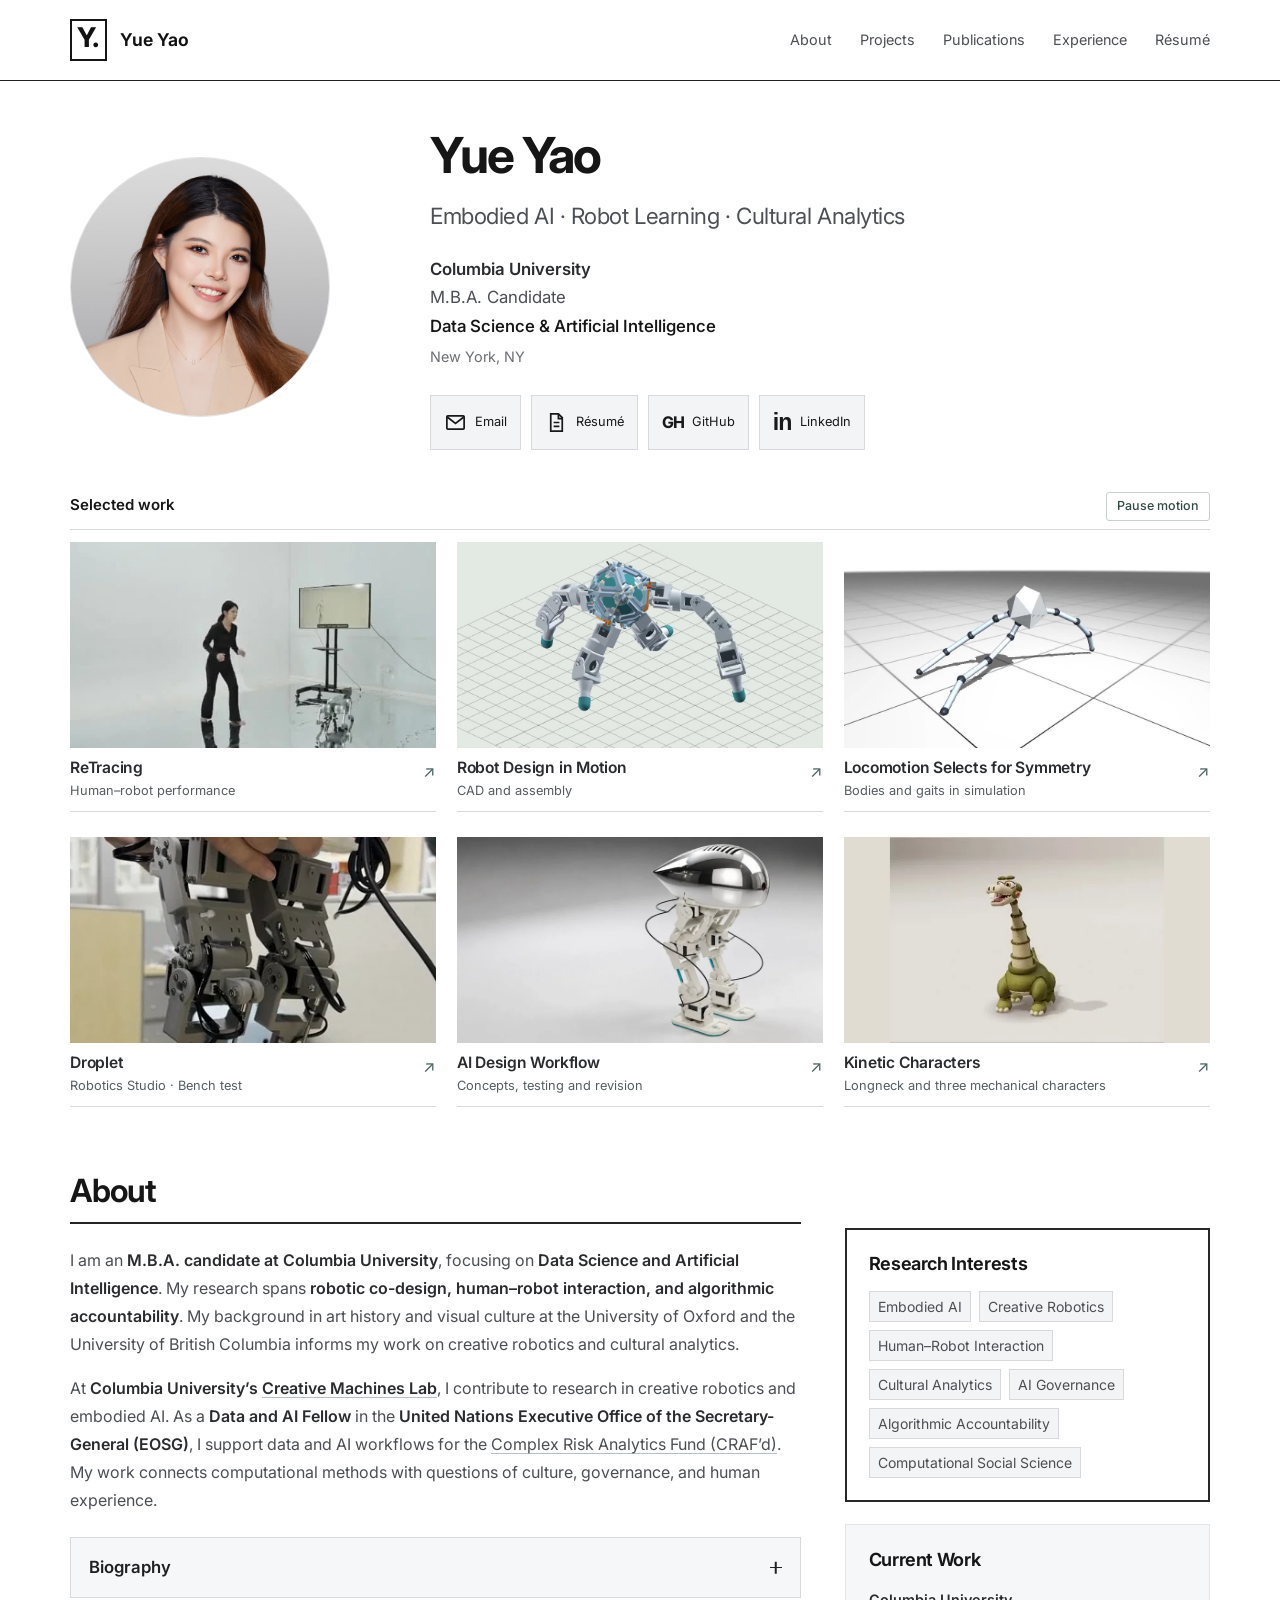
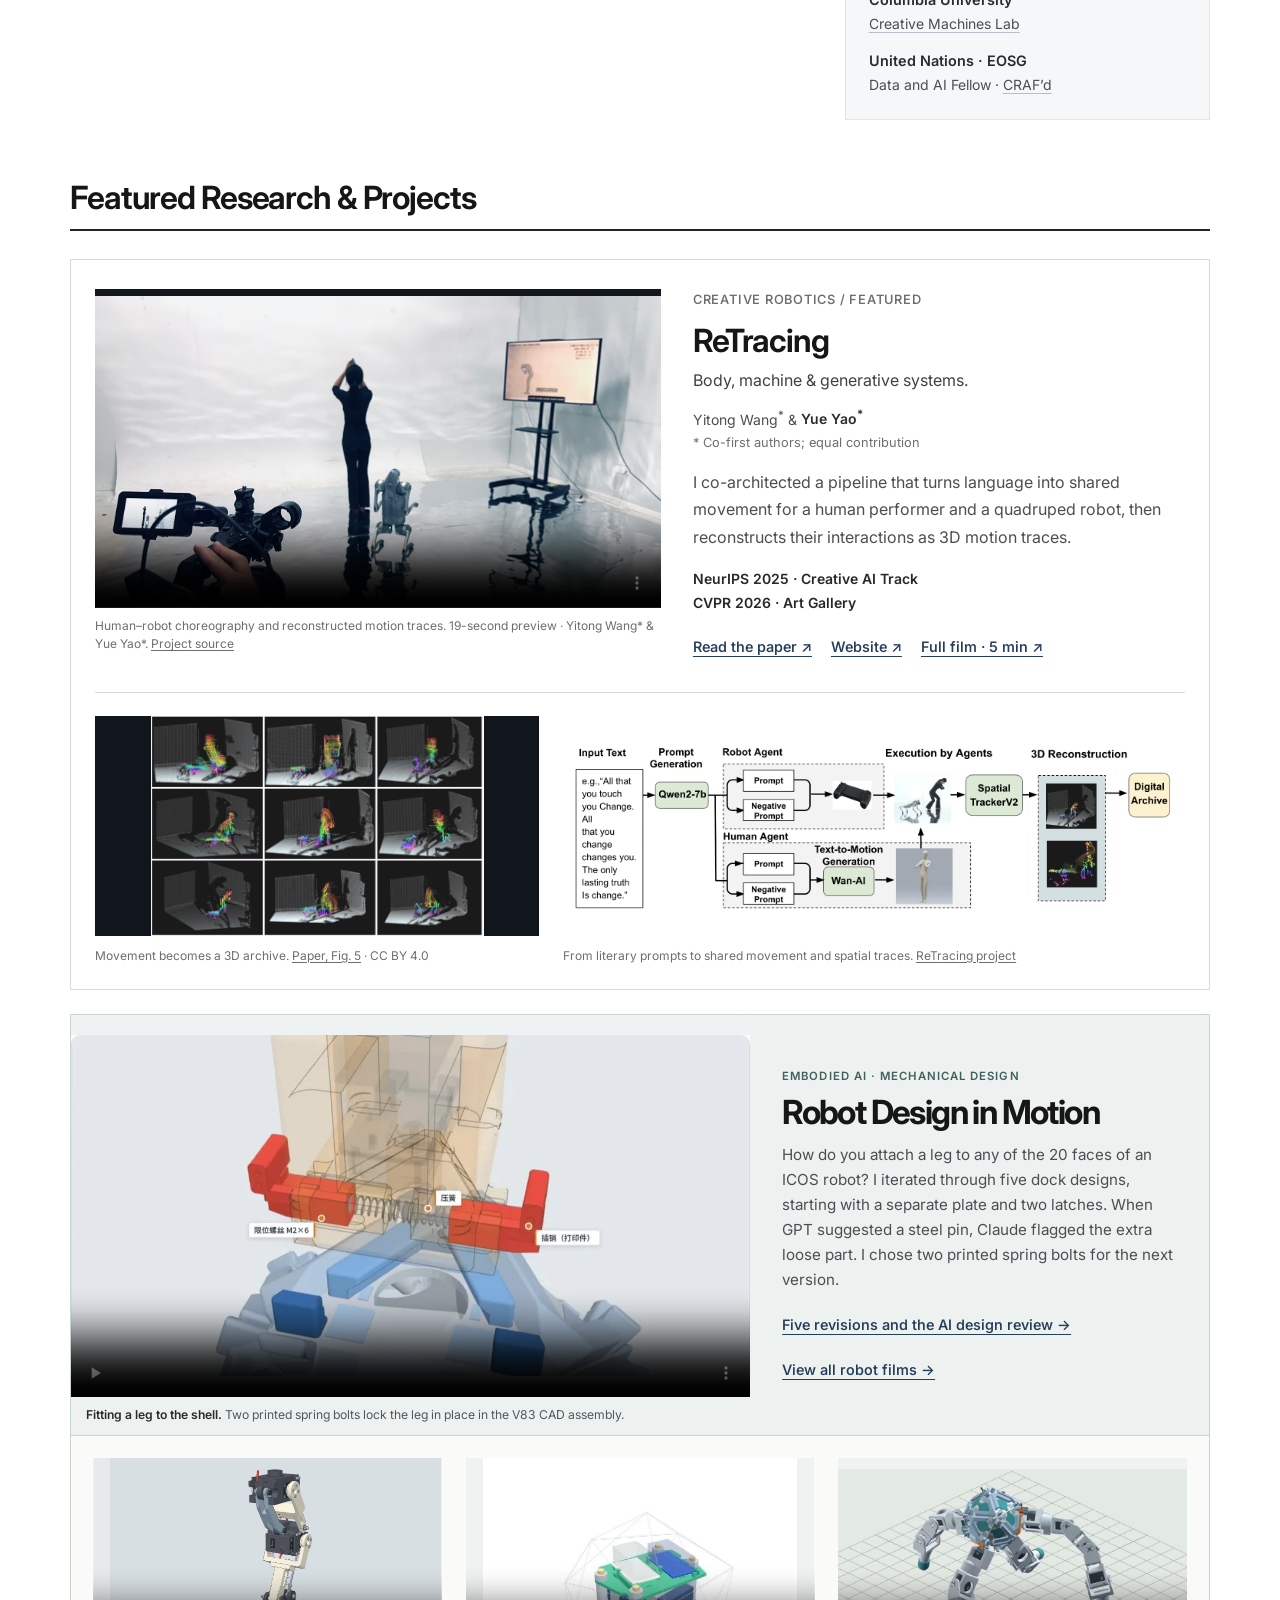
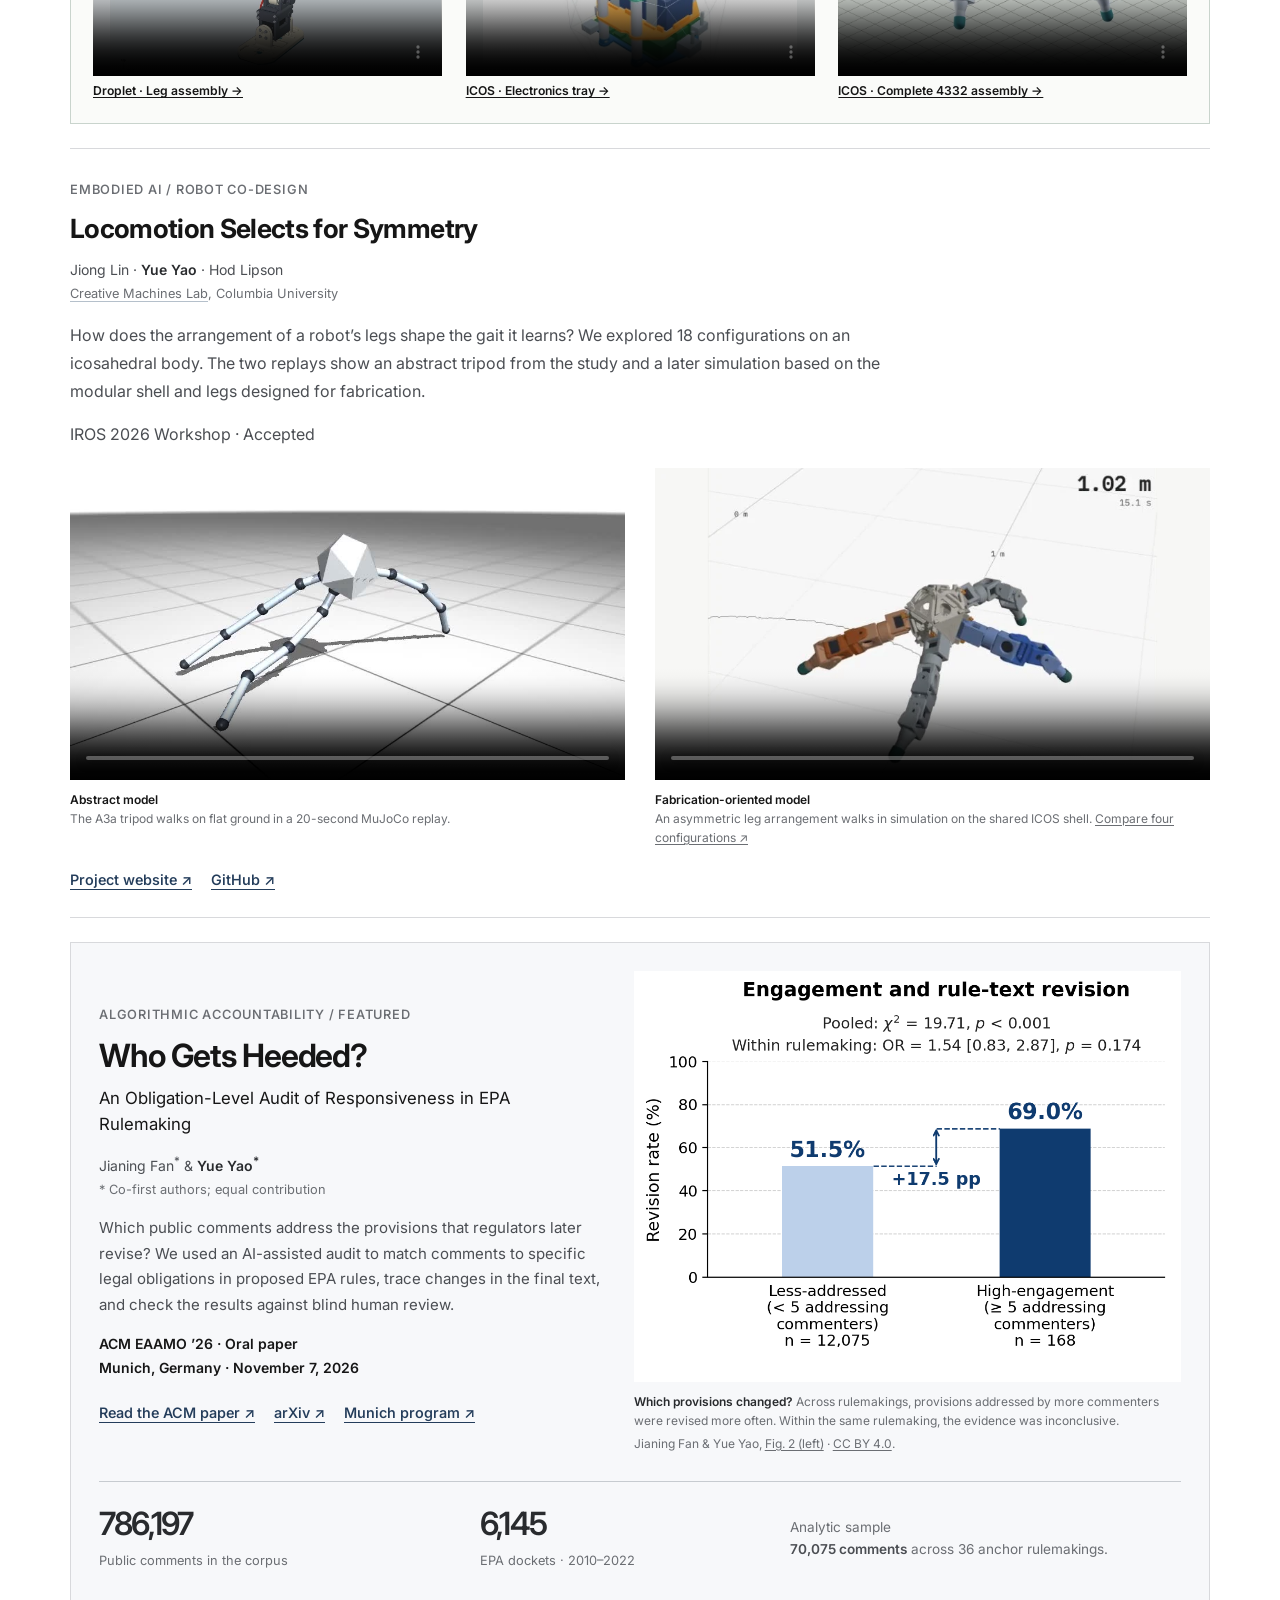
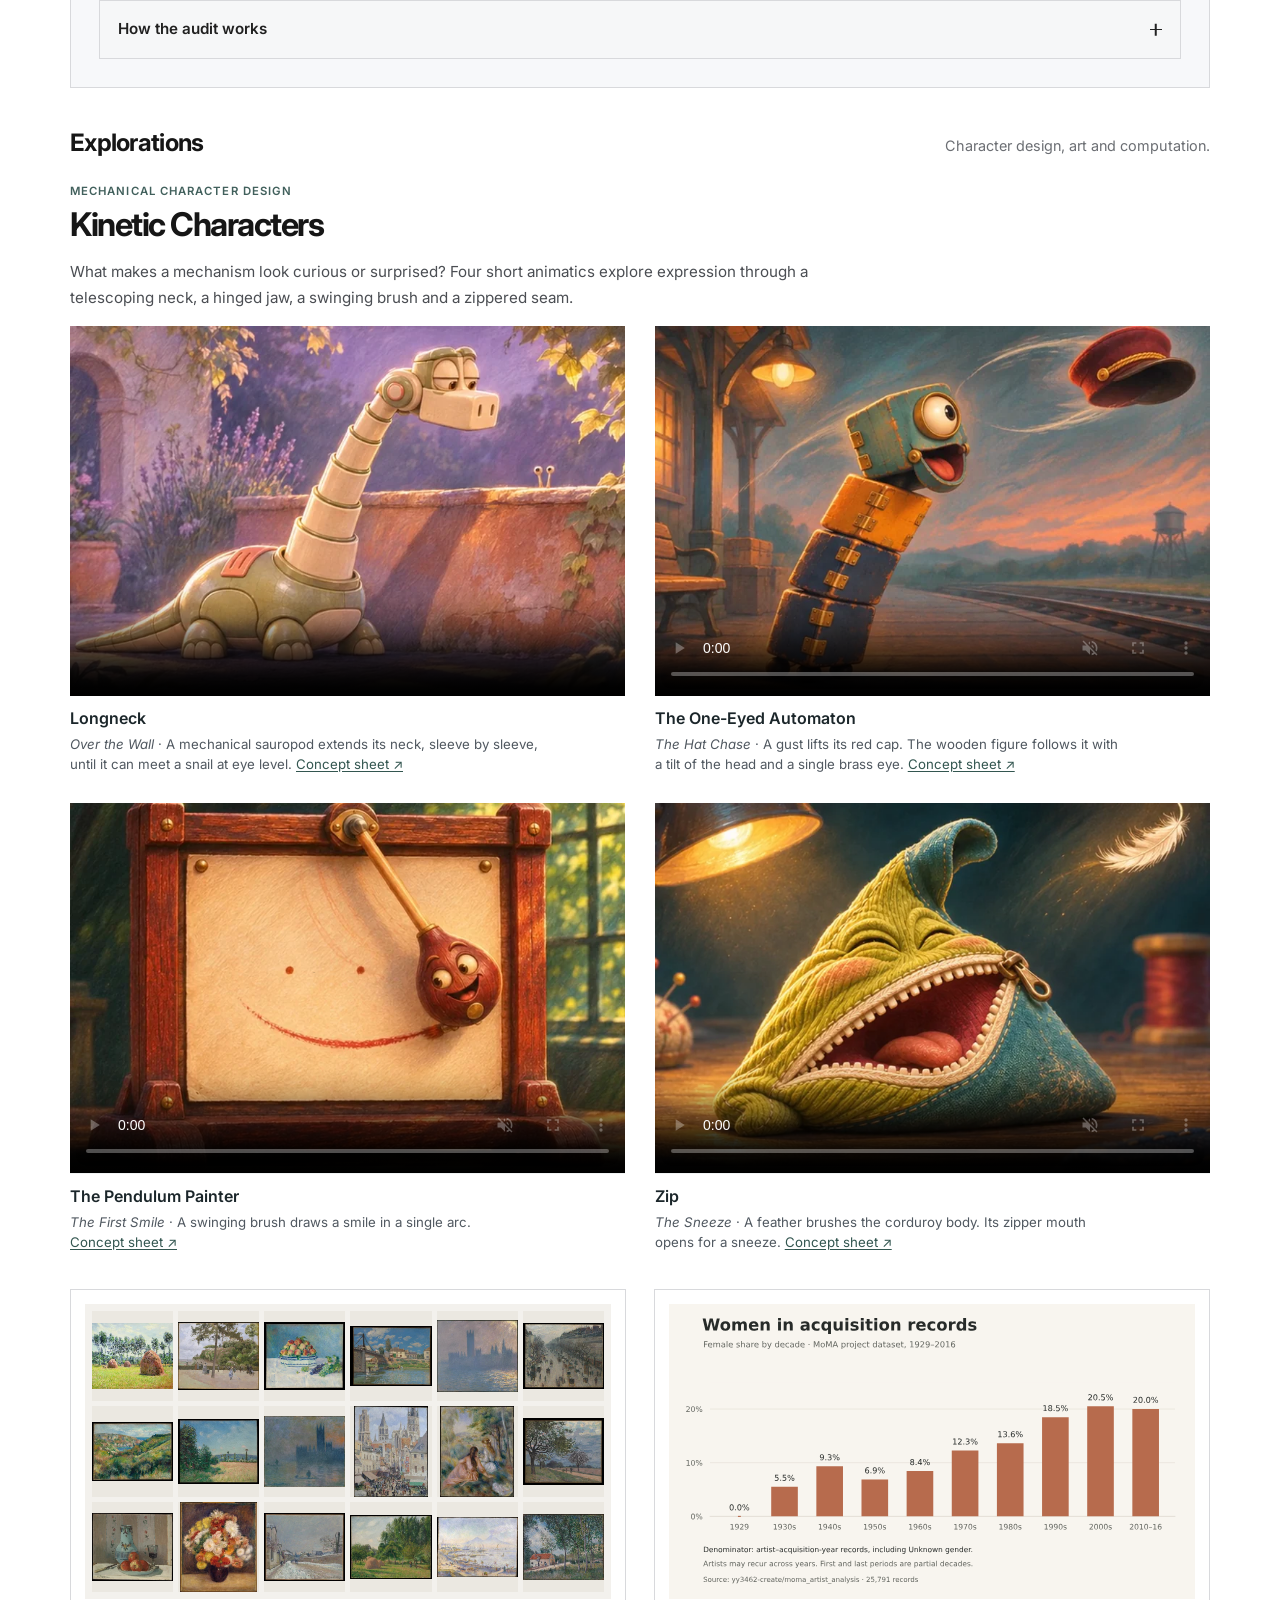
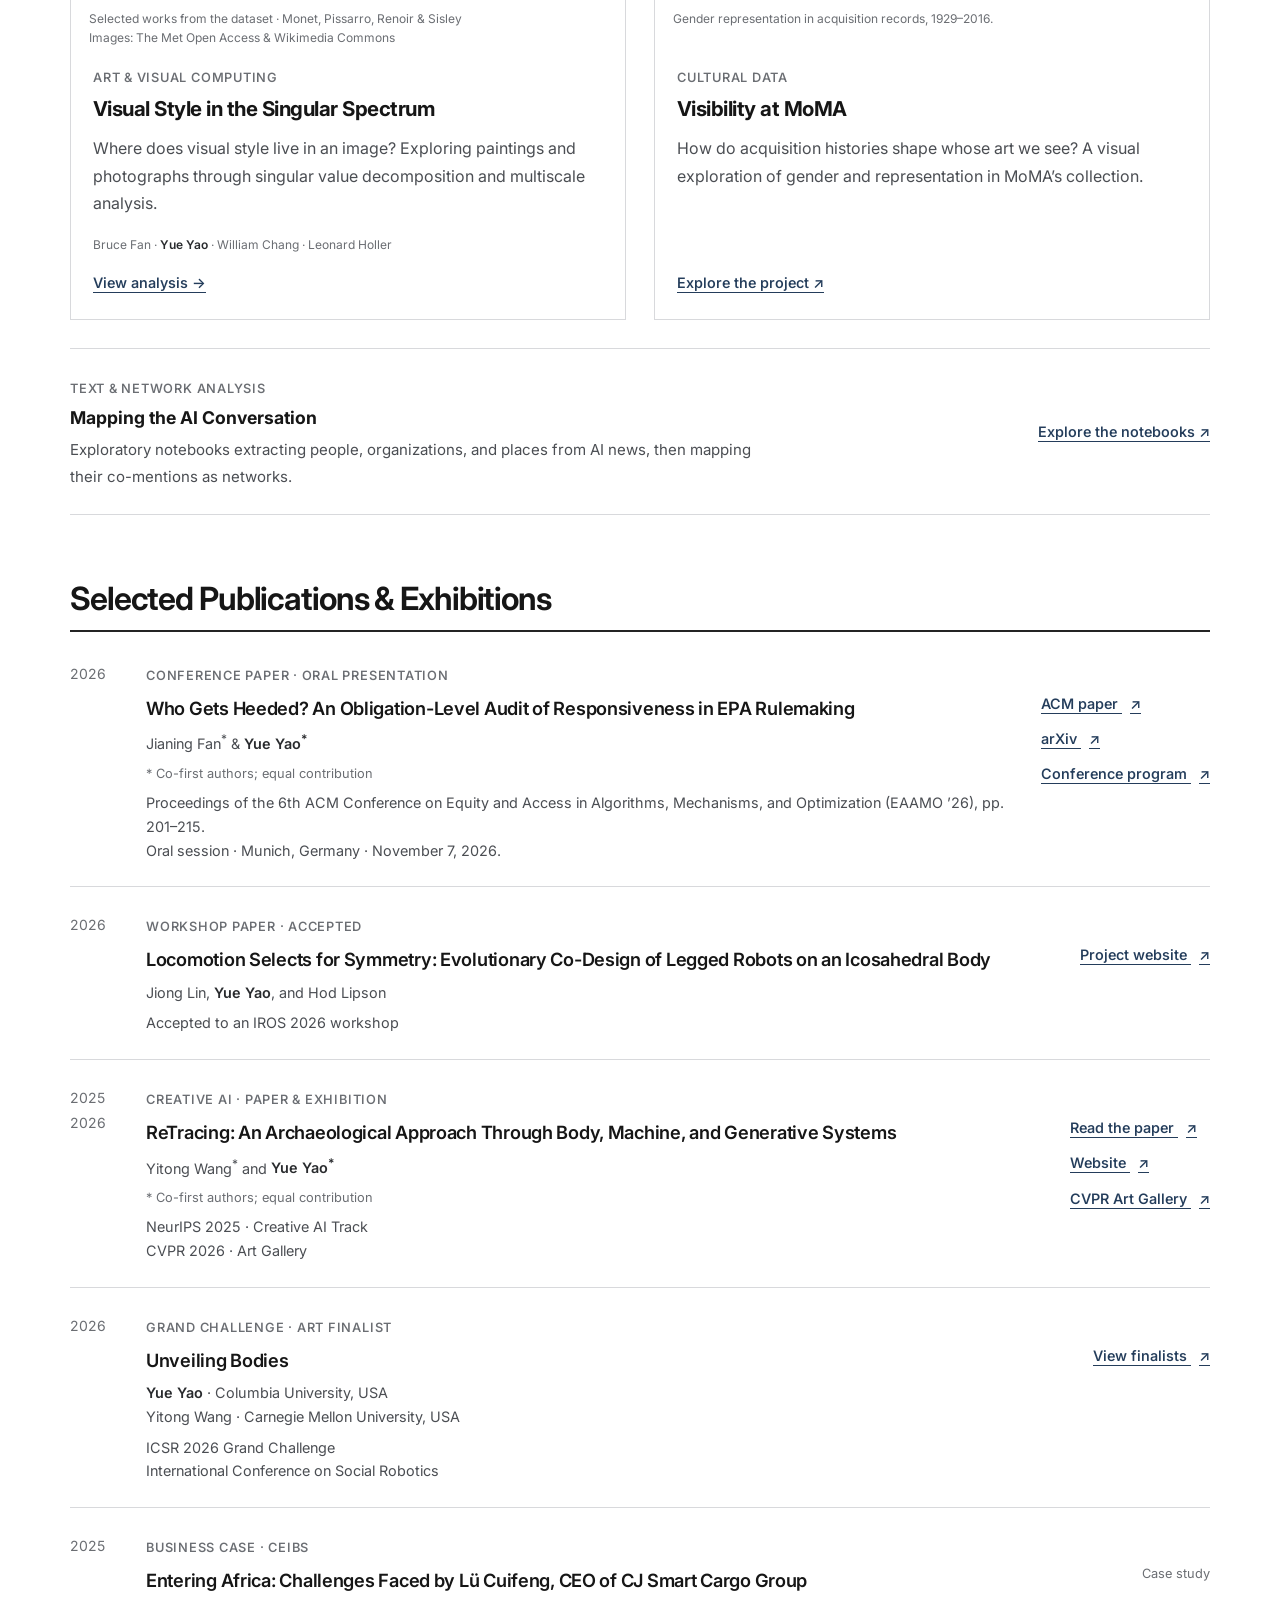
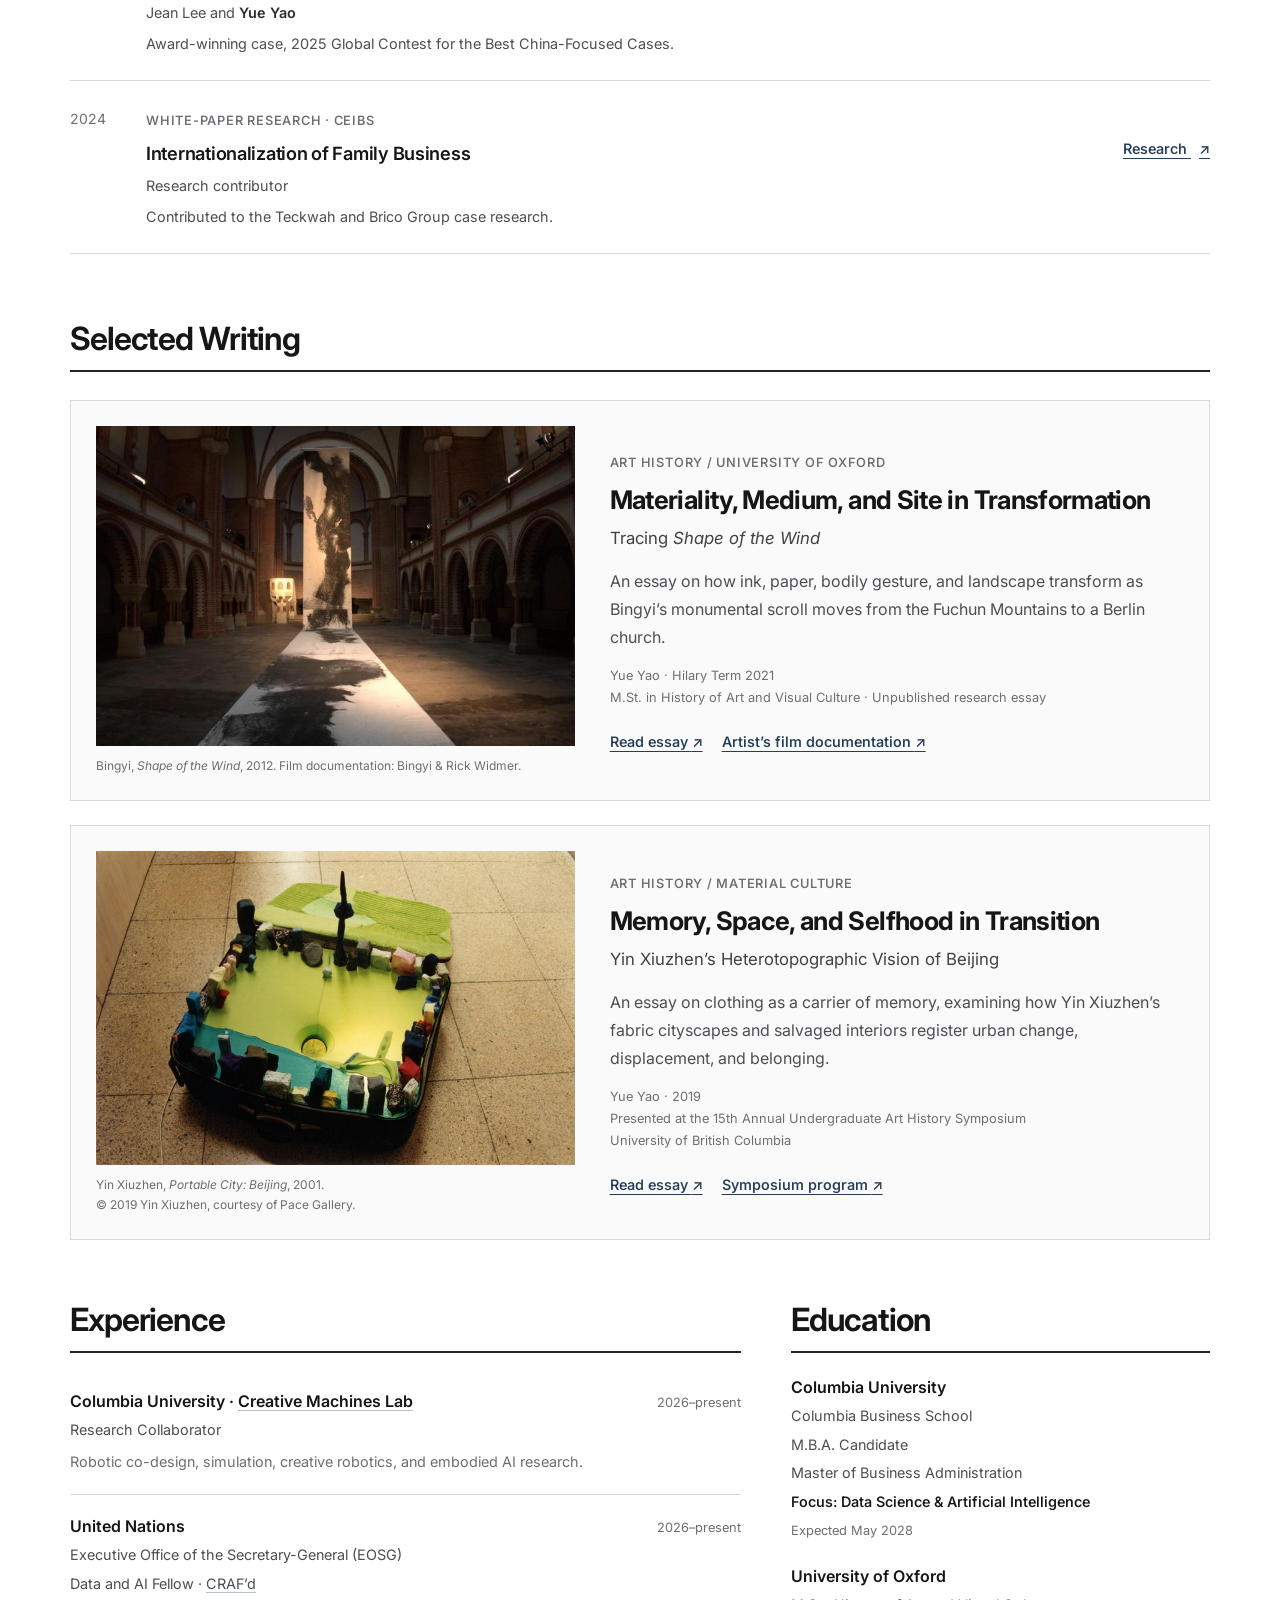
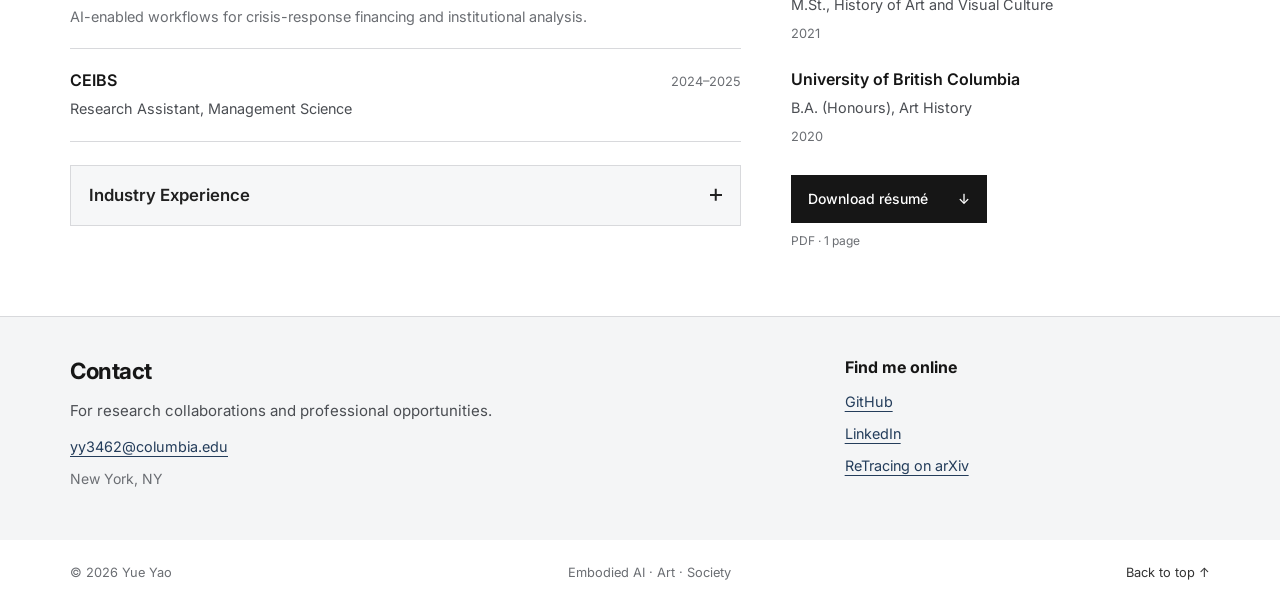
==== commit 124c1b76: "Bring robot previews to life and organize research, fabrication and kinetic characters" ====
--- a/index.html
+++ b/index.html
@@ -57,7 +57,9 @@
 </script>
 <link rel="stylesheet" href="./styles.css?v=20260914-candidate">
 <link rel="stylesheet" href="./epa-update.css?v=20261113">
-<link rel="stylesheet" href="./studio.css?v=20261114-home-gallery">
+<link rel="stylesheet" href="./studio.css?v=20261114-kinetic">
+<link rel="stylesheet" href="./featured-robotics.css?v=20261114">
+<script src="./motion.js?v=20261114" defer></script>
 </head>
 <body>
 <a class="skip-link" href="#main">Skip to content</a>
@@ -72,65 +74,93 @@
 <a href="https://github.com/yy3462-create" target="_blank" rel="noopener noreferrer" aria-label="Yue Yao on GitHub" title="GitHub"><span class="social-glyph" aria-hidden="true">GH</span><span>GitHub</span></a>
 <a href="https://www.linkedin.com/in/yueyaoyy/" target="_blank" rel="noopener noreferrer" aria-label="Yue Yao on LinkedIn" title="LinkedIn"><span class="social-glyph linkedin" aria-hidden="true">in</span><span>LinkedIn</span></a>
 </div></div></section>
-<nav id="project-gallery" class="project-gallery wrap" aria-label="Projects in pictures">
+<div class="wrap motion-toolbar" id="project-gallery">
+  <span class="gallery-title" id="gallery-title">Selected work</span>
+  <button type="button" class="motion-toggle" data-motion-toggle hidden>Pause motion</button>
+</div>
+<nav class="project-gallery wrap" aria-labelledby="gallery-title">
   <a href="#retracing">
-    <img src="./assets/retracing.jpg" alt="A performer and a quadruped robot on the mirrored ReTracing set" decoding="async">
+    <video muted playsinline loop preload="none" poster="./assets/previews/retracing.webp" width="576" height="324" aria-hidden="true"><source src="./assets/previews/retracing.mp4" type="video/mp4"></video>
     <span class="gallery-caption"><strong>ReTracing</strong><span>Human–robot performance</span></span>
   </a>
-  <a href="./robotics.html">
-    <img src="./assets/studio/icos-4332-cad.webp" alt="A four-legged ICOS assembly with its electronics visible through the shell" decoding="async">
-    <span class="gallery-caption"><strong>Robot Design in Motion</strong><span>CAD, simulation and build films</span></span>
+  <a href="#robot-design">
+    <video muted playsinline loop preload="none" poster="./assets/studio/icos-4332-cad.webp" width="576" height="324" aria-hidden="true"><source src="./assets/previews/assembly.mp4" type="video/mp4"></video>
+    <span class="gallery-caption"><strong>Robot Design in Motion</strong><span>CAD and assembly</span></span>
+  </a>
+  <a href="#codesign">
+    <video muted playsinline loop preload="none" poster="./assets/icos-locomotion-poster.jpg" width="576" height="324" aria-hidden="true"><source src="./assets/previews/gait.mp4" type="video/mp4"></video>
+    <span class="gallery-caption"><strong>Locomotion Selects for Symmetry</strong><span>Bodies and gaits in simulation</span></span>
   </a>
   <a href="./robotics.html#droplet">
-    <img src="./assets/studio/homepage-droplet-bench.webp" alt="A hand steadies Droplet’s printed legs during a bench test" decoding="async">
+    <video muted playsinline loop preload="none" poster="./assets/studio/homepage-droplet-bench.webp" width="576" height="324" aria-hidden="true"><source src="./assets/previews/droplet.mp4" type="video/mp4"></video>
     <span class="gallery-caption"><strong>Droplet</strong><span>Robotics Studio · Bench test</span></span>
   </a>
   <a href="./robotics.html#ai-cad-workflow">
-    <img src="./assets/studio/homepage-droplet-concept.webp" alt="AI-generated Droplet concept with a chrome shell and two articulated legs" loading="lazy" decoding="async">
-    <span class="gallery-caption"><strong>AI Workflow for Robot Design</strong><span>Sketches, simulations and first prints</span></span>
-  </a>
-  <a href="#codesign">
-    <img src="./assets/icos-locomotion-poster.jpg" alt="A three-legged ICOS model moving across a simulated floor" loading="lazy" decoding="async">
-    <span class="gallery-caption"><strong>Locomotion Selects for Symmetry</strong><span>Evolutionary co-design · MuJoCo</span></span>
+    <video muted playsinline loop preload="none" poster="./assets/studio/homepage-droplet-concept.webp" width="576" height="324" aria-hidden="true"><source src="./assets/previews/concepts.mp4" type="video/mp4"></video>
+    <span class="gallery-caption"><strong>AI Design Workflow</strong><span>Concepts, testing and revision</span></span>
   </a>
   <a href="#character-studies">
-    <img src="./assets/studio/homepage-character.webp" alt="Two expressions of a teal, one-eyed wooden character in a red cap" loading="lazy" decoding="async">
-    <span class="gallery-caption"><strong>A Language of Small Gestures</strong><span>Character and mechanism studies</span></span>
+    <video muted playsinline loop preload="none" poster="./assets/previews/longneck.webp" width="576" height="324" aria-hidden="true"><source src="./assets/previews/longneck.mp4" type="video/mp4"></video>
+    <span class="gallery-caption"><strong>Kinetic Characters</strong><span>Longneck and three mechanical characters</span></span>
   </a>
 </nav>
 <section id="about" class="about-layout wrap" aria-labelledby="about-heading"><div class="about-main"><h2 id="about-heading" class="ruled-heading">About</h2><p>I am an <strong>M.B.A. candidate at Columbia University</strong>, focusing on <strong>Data Science and Artificial Intelligence</strong>. My research spans <strong>robotic co-design, human–robot interaction, and algorithmic accountability</strong>. My background in art history and visual culture at the University of Oxford and the University of British Columbia informs my work on creative robotics and cultural analytics.</p><p>At <strong>Columbia University’s <a class="institution-link" href="https://www.creativemachineslab.com/" target="_blank" rel="noopener noreferrer">Creative Machines Lab</a></strong>, I contribute to research in creative robotics and embodied AI. As a <strong>Data and AI Fellow</strong> in the <strong>United Nations Executive Office of the Secretary-General (EOSG)</strong>, I support data and AI workflows for the <a class="institution-link" href="https://crafd.io/" target="_blank" rel="noopener noreferrer">Complex Risk Analytics Fund (CRAF’d)</a>. My work connects computational methods with questions of culture, governance, and human experience.</p>
 <details class="biography"><summary><span>Biography</span><span class="details-indicator" aria-hidden="true"></span></summary><div class="biography-body"><p>My path began with art history: a B.A. (Honours) at the University of British Columbia, followed by an M.St. in History of Art and Visual Culture at the University of Oxford. I later worked in banking and management research before pursuing an M.B.A. at Columbia Business School.</p><p>At Shanghai Pudong Development Bank, I worked on policy frameworks and data-supported workforce planning. At CEIBS, I contributed to business cases and white-paper research on entrepreneurship and internationalization. That experience continues to inform my research on AI, institutions, and technology governance.</p></div></details></div>
 <aside class="about-sidebar"><div class="interest-panel"><h3>Research Interests</h3><div class="interest-tags"><span>Embodied AI</span><span>Creative Robotics</span><span>Human–Robot Interaction</span><span>Cultural Analytics</span><span>AI Governance</span><span>Algorithmic Accountability</span><span>Computational Social Science</span></div></div><div class="current-panel"><h3>Current Work</h3><p><strong>Columbia University</strong><br><a class="institution-link" href="https://www.creativemachineslab.com/" target="_blank" rel="noopener noreferrer">Creative Machines Lab</a></p><p><strong>United Nations · EOSG</strong><br>Data and AI Fellow · <a class="institution-link" href="https://crafd.io/" target="_blank" rel="noopener noreferrer">CRAF’d</a></p></div></aside></section>
 <section id="work" class="section wrap" aria-labelledby="work-heading"><div class="section-heading"><div><h2 id="work-heading">Featured Research &amp; Projects</h2></div></div>
-<article id="robot-design" class="studio-feature" aria-labelledby="robot-design-title">
-<figure><video controls playsinline muted preload="none" poster="./assets/studio/icos-4332-cad.webp" width="960" height="540" aria-label="Rotating CAD model of the 4332 ICOS robot" aria-describedby="build-preview-caption"><source src="./assets/studio/icos-4332-cad.mp4" type="video/mp4"><a href="./assets/studio/icos-4332-cad.mp4">Watch the assembly preview</a></video><figcaption id="build-preview-caption">ICOS 4332 · CAD assembly preview · 13 seconds</figcaption></figure>
-<div><p class="studio-kicker">Embodied AI · Build films</p><h3 id="robot-design-title">Robot Design in Motion</h3><p>Follow Droplet from early concept sketches to a printed biped, and look inside the locking mechanism for an ICOS leg.</p><a class="text-link" href="./robotics.html">Watch the robot films →</a></div>
-<nav class="film-frames" aria-label="Selected films from Robot Design in Motion">
-  <a href="./robotics.html#ai-freecad">
-    <img src="./assets/studio/freecad-quadruped-joint-sweep.webp" loading="lazy" decoding="async" alt="A quadruped assembly with articulated hips and knees">
-    <span>FreeCAD joint study</span>
-  </a>
-  <a href="./robotics.html#droplet-leg-assembly">
-    <img src="./assets/studio/workflow-leg.webp" loading="lazy" decoding="async" alt="A single assembled Droplet leg with its servos exposed">
-    <span>Droplet leg assembly</span>
-  </a>
-  <a href="./robotics.html#icos-leg-dock">
-    <img src="./assets/studio/icos-spring-bolt-dock.webp" loading="lazy" decoding="async" alt="Two red spring bolts in the CAD model of a leg dock">
-    <span>ICOS locking mechanism</span>
-  </a>
-</nav>
-</article>
 <article id="retracing" class="featured-work">
-<figure class="featured-figure"><video controls muted playsinline preload="none" poster="./assets/retracing.jpg" width="1864" height="1080" aria-label="ReTracing performance preview" aria-describedby="retracing-caption"><source src="./assets/retracing-preview.mp4" type="video/mp4"><a href="./assets/retracing-preview.mp4">Watch the ReTracing preview</a></video><figcaption id="retracing-caption">Human–robot choreography and reconstructed motion traces. 19-second preview · Yitong Wang* &amp; Yue Yao*. <a href="https://ellywang66.github.io/ReTracing/" target="_blank" rel="noopener noreferrer">Project source</a></figcaption></figure>
+<figure class="featured-figure"><video loop controls muted playsinline preload="none" poster="./assets/retracing.jpg" width="1864" height="1080" aria-label="ReTracing performance preview" aria-describedby="retracing-caption"><source src="./assets/retracing-preview.mp4" type="video/mp4"><a href="./assets/retracing-preview.mp4">Watch the ReTracing preview</a></video><figcaption id="retracing-caption">Human–robot choreography and reconstructed motion traces. 19-second preview · Yitong Wang* &amp; Yue Yao*. <a href="https://ellywang66.github.io/ReTracing/" target="_blank" rel="noopener noreferrer">Project source</a></figcaption></figure>
 <div class="featured-copy"><span class="project-kicker">CREATIVE ROBOTICS / FEATURED</span><h3>ReTracing</h3><p class="project-subtitle">Body, machine &amp; generative systems.</p><p class="project-authors">Yitong Wang<sup>*</sup> &amp; <strong>Yue Yao<sup>*</sup></strong><br><span>* Co-first authors; equal contribution</span></p><p>I co-architected a pipeline that turns language into shared movement for a human performer and a quadruped robot, then reconstructs their interactions as 3D motion traces.</p><p class="recognition">NeurIPS 2025 · Creative AI Track<br>CVPR 2026 · Art Gallery</p><div class="project-links"><a href="https://arxiv.org/abs/2602.11242" target="_blank" rel="noopener noreferrer">Read the paper <span aria-hidden="true">↗</span></a><a href="https://ellywang66.github.io/ReTracing/" target="_blank" rel="noopener noreferrer">Website <span aria-hidden="true">↗</span></a><a href="https://player.vimeo.com/video/1194777853" target="_blank" rel="noopener noreferrer">Full film · 5 min <span aria-hidden="true">↗</span></a></div></div>
 <div class="process-gallery">
 <figure><a class="figure-link" href="./assets/retracing-motion.jpg" target="_blank" rel="noopener" aria-label="Enlarge ReTracing motion reconstruction"><img src="./assets/retracing-motion.jpg" width="1500" height="991" alt="Nine views of reconstructed human and robot motion, with colored trajectories tracing their movement." loading="lazy"></a><figcaption>Movement becomes a 3D archive. <a href="https://arxiv.org/html/2602.11242v1" target="_blank" rel="noopener noreferrer">Paper, Fig. 5</a> · CC BY 4.0</figcaption></figure>
 <figure><a class="figure-link" href="./assets/retracing-framework.png" target="_blank" rel="noopener" aria-label="Enlarge ReTracing language-to-motion pipeline"><img class="process-diagram" src="./assets/retracing-framework.png" width="1582" height="454" alt="Literary prompts enter a language model, guide human and robot actions, and become motion archives through spatial tracking." loading="lazy"></a><figcaption>From literary prompts to shared movement and spatial traces. <a href="https://ellywang66.github.io/ReTracing/" target="_blank" rel="noopener noreferrer">ReTracing project</a></figcaption></figure>
 </div>
 </article>
-<article id="codesign" class="simulation-project">
-<figure><video controls muted playsinline preload="none" poster="./assets/icos-locomotion-poster.jpg" width="960" height="540" aria-label="A3a tripod simulation replay" aria-describedby="simulation-caption"><source src="./assets/icos-locomotion.mp4" type="video/mp4"><a href="./assets/icos-locomotion.mp4">Watch the simulation replay</a></video><figcaption id="simulation-caption">A3a tripod · 20-second abstract-model locomotion replay on flat ground, rendered in MuJoCo.</figcaption></figure>
-<div><span class="project-kicker">EMBODIED AI / ROBOT CO-DESIGN</span><h3>Locomotion Selects for Symmetry</h3><p class="project-authors">Jiong Lin · <strong>Yue Yao</strong> · Hod Lipson<br><span><a class="institution-link" href="https://www.creativemachineslab.com/" target="_blank" rel="noopener noreferrer">Creative Machines Lab</a>, Columbia University</span></p><p>Exploring how robot bodies and learned movement evolve together, through 18 configurations on a modular icosahedral platform.</p><p class="recognition">IROS 2026 Workshop · Accepted</p><div class="project-links"><a href="https://jl6017.github.io/icos-codesign/" target="_blank" rel="noopener noreferrer">Project website <span aria-hidden="true">↗</span></a><a href="https://github.com/jl6017/icos-codesign" target="_blank" rel="noopener noreferrer">GitHub <span aria-hidden="true">↗</span></a></div></div>
+<article id="robot-design" class="studio-feature" aria-labelledby="robot-design-title">
+  <figure>
+    <video loop controls muted playsinline preload="none" poster="./assets/studio/icos-spring-bolt-dock.webp" width="1280" height="642" aria-label="Two spring bolts engaging as an ICOS leg docks in the shell" aria-describedby="build-preview-caption"><source src="./assets/studio/icos-spring-bolt-dock.mp4" type="video/mp4"><a href="./assets/studio/icos-spring-bolt-dock.mp4">Watch the ICOS leg dock</a></video>
+    <figcaption id="build-preview-caption"><strong>Fitting a leg to the shell.</strong> Two printed spring bolts lock the leg in place in the V83 CAD assembly.</figcaption>
+  </figure>
+  <div>
+    <p class="studio-kicker">Embodied AI · Mechanical design</p>
+    <h3 id="robot-design-title">Robot Design in Motion</h3>
+    <p>How do you attach a leg to any of the 20 faces of an ICOS robot? I iterated through five dock designs, starting with a separate plate and two latches. When GPT suggested a steel pin, Claude flagged the extra loose part. I chose two printed spring bolts for the next version.</p>
+    <div class="project-links"><a href="./robotics.html#design-revisions">Five revisions and the AI design review <span aria-hidden="true">→</span></a><a href="./robotics.html">View all robot films <span aria-hidden="true">→</span></a></div>
+  </div>
+  <div class="assembly-films" aria-label="Assembly films">
+    <figure>
+      <video loop controls muted playsinline preload="none" poster="./assets/studio/workflow-leg.webp" width="1026" height="880" aria-label="Exploded CAD assembly sequence for a Droplet leg"><source src="./assets/studio/workflow-leg.mp4" type="video/mp4"><a href="./assets/studio/workflow-leg.mp4">Watch the leg assembly</a></video>
+      <figcaption><a href="./robotics.html#droplet-leg-assembly">Droplet · Leg assembly →</a></figcaption>
+    </figure>
+    <figure>
+      <video loop controls muted playsinline preload="none" poster="./assets/studio/workflow-tray.webp" width="1026" height="776" aria-label="Assembly sequence of the ICOS electronics tray"><source src="./assets/studio/workflow-tray.mp4" type="video/mp4"><a href="./assets/studio/workflow-tray.mp4">Watch the electronics tray assembly</a></video>
+      <figcaption><a href="./robotics.html#tray-caption">ICOS · Electronics tray →</a></figcaption>
+    </figure>
+    <figure>
+      <video loop controls muted playsinline preload="none" poster="./assets/studio/icos-4332-cad.webp" width="960" height="540" aria-label="Rotation of the complete 4332 ICOS CAD assembly"><source src="./assets/studio/icos-4332-cad.mp4" type="video/mp4"><a href="./assets/studio/icos-4332-cad.mp4">Watch the complete assembly</a></video>
+      <figcaption><a href="./robotics.html#icos-builds">ICOS · Complete 4332 assembly →</a></figcaption>
+    </figure>
+  </div>
+</article>
+<article id="codesign" class="simulation-project" aria-labelledby="codesign-title">
+  <div class="codesign-text">
+    <span class="project-kicker">EMBODIED AI / ROBOT CO-DESIGN</span>
+    <h3 id="codesign-title">Locomotion Selects for Symmetry</h3>
+    <p class="project-authors">Jiong Lin · <strong>Yue Yao</strong> · Hod Lipson<br><span><a class="institution-link" href="https://www.creativemachineslab.com/" target="_blank" rel="noopener noreferrer">Creative Machines Lab</a>, Columbia University</span></p>
+    <p>How does the arrangement of a robot’s legs shape the gait it learns? We explored 18 configurations on an icosahedral body. The two replays show an abstract tripod from the study and a later simulation based on the modular shell and legs designed for fabrication.</p>
+    <p class="recognition">IROS 2026 Workshop · Accepted</p>
+  </div>
+  <div class="gait-comparison">
+    <figure>
+      <video loop controls muted playsinline preload="none" poster="./assets/icos-locomotion-poster.jpg" width="960" height="540" aria-label="A3a tripod simulation replay" aria-describedby="simulation-caption"><source src="./assets/icos-locomotion.mp4" type="video/mp4"><a href="./assets/icos-locomotion.mp4">Watch the abstract tripod gait</a></video>
+      <figcaption id="simulation-caption"><strong>Abstract model</strong> The A3a tripod walks on flat ground in a 20-second MuJoCo replay.</figcaption>
+    </figure>
+    <figure>
+      <video loop controls muted playsinline preload="none" poster="./assets/studio/icos-shared-shell-simulation.webp" width="800" height="450" aria-label="Asymmetric ICOS leg configuration walking in simulation" aria-describedby="shell-gait-caption"><source src="./assets/studio/icos-shared-shell-simulation.mp4" type="video/mp4"><a href="./assets/studio/icos-shared-shell-simulation.mp4">Watch the shared-shell gait</a></video>
+      <figcaption id="shell-gait-caption"><strong>Fabrication-oriented model</strong> An asymmetric leg arrangement walks in simulation on the shared ICOS shell. <a href="https://yy3462-create.github.io/icos-weekly-update/four-robots/#robot3" target="_blank" rel="noopener noreferrer">Compare four configurations ↗</a></figcaption>
+    </figure>
+  </div>
+  <div class="project-links"><a href="https://jl6017.github.io/icos-codesign/" target="_blank" rel="noopener noreferrer">Project website <span aria-hidden="true">↗</span></a><a href="https://github.com/jl6017/icos-codesign" target="_blank" rel="noopener noreferrer">GitHub <span aria-hidden="true">↗</span></a></div>
 </article>
 <article id="epa" class="featured-study">
 <div class="study-copy"><span class="project-kicker">ALGORITHMIC ACCOUNTABILITY / FEATURED</span><h3>Who Gets Heeded?</h3><p class="project-subtitle">An Obligation-Level Audit of Responsiveness in EPA Rulemaking</p><p class="project-authors">Jianing Fan<sup>*</sup> &amp; <strong>Yue Yao<sup>*</sup></strong><br><span>* Co-first authors; equal contribution</span></p><p>Which public comments address the provisions that regulators later revise? We used an AI-assisted audit to match comments to specific legal obligations in proposed EPA rules, trace changes in the final text, and check the results against blind human review.</p><p class="recognition">ACM EAAMO ’26 · Oral paper<br>Munich, Germany · November 7, 2026</p><div class="project-links"><a href="https://dl.acm.org/doi/10.1145/3846167.3848608" target="_blank" rel="noopener noreferrer">Read the ACM paper <span aria-hidden="true">↗</span></a><a href="https://arxiv.org/abs/2608.10329" target="_blank" rel="noopener noreferrer">arXiv <span aria-hidden="true">↗</span></a><a href="https://conference2026.eaamo.org/program/paper_session/#who-gets-heeded-an-obligation-level-audit-of-responsiveness-in-epa-rulemaking" target="_blank" rel="noopener noreferrer">Munich program <span aria-hidden="true">↗</span></a></div></div>
@@ -138,7 +168,30 @@
 <aside class="study-stats" aria-label="EPA study corpus and analytic sample"><p><strong>786,197</strong><span>Public comments in the corpus</span></p><p><strong>6,145</strong><span>EPA dockets · 2010–2022</span></p><p class="study-methods">Analytic sample<br><b>70,075 comments</b> across 36 anchor rulemakings.</p></aside>
 <details class="biography epa-methods"><summary><span>How the audit works</span><span class="details-indicator" aria-hidden="true"></span></summary><figure class="study-figure"><a class="figure-link" href="./assets/epa-workflow-v2.png" target="_blank" rel="noopener" aria-label="Enlarge the EPA audit workflow diagram"><img src="./assets/epa-workflow-v2.png" width="2200" height="1060" alt="Audit workflow: select rulemakings, extract proposed and final obligations, match comments to the obligations they address, and classify revisions. Blind human review checks extraction, matching, and outcomes." loading="lazy"></a><figcaption>From the comment archive to individual legal obligations. Select the diagram to enlarge it. <span class="epa-credit">Jianing Fan &amp; Yue Yao, <a href="https://arxiv.org/html/2608.10329v2#S1.F1" target="_blank" rel="noopener noreferrer">Fig. 1</a> · <a href="https://creativecommons.org/licenses/by/4.0/" target="_blank" rel="noopener noreferrer">CC BY 4.0</a>.</span></figcaption></figure></details>
 </article>
-<div class="explorations-heading"><h3>Explorations</h3><p>Art, mathematics &amp; computation.</p></div>
+<div class="explorations-heading"><h3>Explorations</h3><p>Character design, art and computation.</p></div>
+<article id="character-studies" class="studio-project kinetic-project" aria-labelledby="character-studies-title">
+  <p class="studio-kicker">Mechanical character design</p>
+  <h3 id="character-studies-title" class="studio-title">Kinetic Characters</h3>
+  <p>What makes a mechanism look curious or surprised? Four short animatics explore expression through a telescoping neck, a hinged jaw, a swinging brush and a zippered seam.</p>
+  <div class="character-films">
+    <figure>
+      <video muted playsinline loop controls preload="none" width="768" height="512" poster="./assets/studio/character-longneck.webp" aria-label="Longneck in Over the Wall" aria-describedby="caption-longneck"><source src="./assets/studio/character-longneck.mp4" type="video/mp4"><a href="./assets/studio/character-longneck.mp4">Watch Over the Wall</a></video>
+      <figcaption id="caption-longneck"><strong>Longneck</strong><em>Over the Wall</em> · A mechanical sauropod extends its neck, sleeve by sleeve, until it can meet a snail at eye level. <a href="./assets/studio/character-longneck-sheet.webp" target="_blank" rel="noopener" aria-label="Open the concept sheet for Longneck">Concept sheet ↗</a></figcaption>
+    </figure>
+    <figure>
+      <video muted playsinline loop controls preload="none" width="768" height="512" poster="./assets/studio/character-hat-chase.webp" aria-label="The One-Eyed Automaton in The Hat Chase" aria-describedby="caption-hat-chase"><source src="./assets/studio/character-hat-chase.mp4" type="video/mp4"><a href="./assets/studio/character-hat-chase.mp4">Watch The Hat Chase</a></video>
+      <figcaption id="caption-hat-chase"><strong>The One-Eyed Automaton</strong><em>The Hat Chase</em> · A gust lifts its red cap. The wooden figure follows it with a tilt of the head and a single brass eye. <a href="./assets/studio/character-wooden-block.webp" target="_blank" rel="noopener" aria-label="Open the concept sheet for The One-Eyed Automaton">Concept sheet ↗</a></figcaption>
+    </figure>
+    <figure>
+      <video muted playsinline loop controls preload="none" width="768" height="512" poster="./assets/studio/character-first-smile.webp" aria-label="The Pendulum Painter in The First Smile" aria-describedby="caption-first-smile"><source src="./assets/studio/character-first-smile.mp4" type="video/mp4"><a href="./assets/studio/character-first-smile.mp4">Watch The First Smile</a></video>
+      <figcaption id="caption-first-smile"><strong>The Pendulum Painter</strong><em>The First Smile</em> · A swinging brush draws a smile in a single arc. <a href="./assets/studio/character-pendulum-painter.webp" target="_blank" rel="noopener" aria-label="Open the concept sheet for The Pendulum Painter">Concept sheet ↗</a></figcaption>
+    </figure>
+    <figure>
+      <video muted playsinline loop controls preload="none" width="768" height="512" poster="./assets/studio/character-zip.webp" aria-label="Zip in The Sneeze" aria-describedby="caption-zip"><source src="./assets/studio/character-zip.mp4" type="video/mp4"><a href="./assets/studio/character-zip.mp4">Watch The Sneeze</a></video>
+      <figcaption id="caption-zip"><strong>Zip</strong><em>The Sneeze</em> · A feather brushes the corduroy body. Its zipper mouth opens for a sneeze. <a href="./assets/studio/character-zipper-pouch.webp" target="_blank" rel="noopener" aria-label="Open the concept sheet for Zip">Concept sheet ↗</a></figcaption>
+    </figure>
+  </div>
+</article>
 <div class="exploration-grid">
 <article id="svd" class="exploration-card">
 <figure class="painting-study"><div class="painting-grid" aria-label="Selected Impressionist paintings from the project dataset">
@@ -168,16 +221,7 @@
 <div class="exploration-copy"><span class="project-kicker">CULTURAL DATA</span><h3>Visibility at MoMA</h3><p>How do acquisition histories shape whose art we see? A visual exploration of gender and representation in MoMA’s collection.</p><a class="text-link" href="https://github.com/yy3462-create/moma_artist_analysis" target="_blank" rel="noopener noreferrer">Explore the project <span aria-hidden="true">↗</span></a></div>
 </article>
 </div>
-<article id="character-studies" class="studio-project" aria-labelledby="character-studies-title">
-  <p class="studio-kicker">Character Design · Expression Studies</p>
-  <h3 id="character-studies-title" class="studio-title">A Language of Small Gestures</h3>
-  <p>How much does an object have to move before we read a feeling in it? These cartoon studies explore that question through a wooden block, a pendulum brush, and a fabric pouch. I plan to use these characters as the starting point for a project on facial expression.</p>
-  <div class="studio-gallery">
-    <figure><a class="figure-link" href="./assets/studio/character-wooden-block.webp" target="_blank" rel="noopener" aria-label="Open the full wooden block concept sheet"><img src="./assets/studio/character-wooden-block.webp" width="1536" height="1024" loading="lazy" decoding="async" alt="Six views of a teal wooden head in a red cap, with one moving eye and a hinged mouth."></a><figcaption><strong>The wooden block</strong> One eyelid and a hinged jaw take a wooden face from a sideways glance to an open-mouthed laugh.</figcaption></figure>
-    <figure><a class="figure-link" href="./assets/studio/character-pendulum-painter.webp" target="_blank" rel="noopener" aria-label="Open the full pendulum painter concept sheet"><img src="./assets/studio/character-pendulum-painter.webp" width="1536" height="1024" loading="lazy" decoding="async" alt="A wooden pendulum brush sweeps a red line; six close-ups vary the direction of its gaze and the angle of its brows."></a><figcaption><strong>The pendulum painter</strong> The brush swings through the same arc; small shifts in its brows and gaze change the expression.</figcaption></figure>
-    <figure><a class="figure-link" href="./assets/studio/character-zipper-pouch.webp" target="_blank" rel="noopener" aria-label="Open the full zipper pouch concept sheet"><img src="./assets/studio/character-zipper-pouch.webp" width="1536" height="1024" loading="lazy" decoding="async" alt="Six poses of a triangular green fabric pouch with cord eyes and a zipper mouth, alternately stretching and folding."></a><figcaption><strong>The zipper pouch</strong> A zipper doubles as a mouth. As the fabric bunches and slumps, the same seam becomes a grin or a grimace.</figcaption></figure>
-  </div>
-</article>
+
 
 <article class="additional-project"><div><span class="project-kicker">TEXT &amp; NETWORK ANALYSIS</span><h3>Mapping the AI Conversation</h3><p>Exploratory notebooks extracting people, organizations, and places from AI news, then mapping their co-mentions as networks.</p></div><a class="text-link" href="https://github.com/yy3462-create/textual_analysis_project" target="_blank" rel="noopener noreferrer">Explore the notebooks <span aria-hidden="true">↗</span></a></article>
 </section>
--- a/studio.css
+++ b/studio.css
@@ -102,3 +102,45 @@
   .film-frames a { display: grid; grid-template-columns: 96px 1fr; align-items: center; gap: 12px; }
   .film-frames a span { margin: 0; }
 }
+
+.motion-toolbar, .studio-controls {
+  display: flex;
+  align-items: baseline;
+  justify-content: space-between;
+  gap: 12px;
+  flex-wrap: wrap;
+}
+.motion-toolbar { margin-bottom: 12px; padding-bottom: 8px; border-bottom: 1px solid var(--line); }
+.gallery-title { color: var(--ink); font-size: .94rem; font-weight: 600; }
+.motion-toggle {
+  appearance: none;
+  cursor: pointer;
+  border: 1px solid #c8cfcd;
+  border-radius: 3px;
+  padding: .28rem .62rem;
+  background: #fff;
+  color: #324944;
+  font: 500 .78rem/1.5 var(--font);
+}
+.motion-toggle:hover, .motion-toggle:focus-visible { background: #eff3f1; }
+.motion-toggle:focus-visible { outline: 2px solid #426560; outline-offset: 3px; }
+.project-gallery video {
+  display: block;
+  width: 100%;
+  height: auto;
+  aspect-ratio: 16 / 9;
+  object-fit: cover;
+  background: #edf0ee;
+  pointer-events: none;
+}
+.character-films {
+  display: grid;
+  grid-template-columns: repeat(2, minmax(0, 1fr));
+  gap: clamp(18px, 2.3vw, 32px);
+}
+.character-films video { aspect-ratio: 3 / 2; }
+.character-films strong { display: block; margin-bottom: .2rem; font-size: 1rem; }
+.character-films figcaption { max-width: 59ch; }
+.character-films figcaption a { white-space: nowrap; color: #335650; text-decoration: underline; text-underline-offset: .15em; }
+.explorations-heading + #character-studies { margin-top: 0; padding-block: .3rem 2.3rem; border-top: 0; }
+@media (max-width: 600px) { .character-films { grid-template-columns: 1fr; } }
--- a/featured-robotics.css
+++ b/featured-robotics.css
@@ -0,0 +1,26 @@
+#robot-design > .assembly-films {
+  grid-column: 1 / -1;
+  display: grid;
+  grid-template-columns: repeat(3, minmax(0, 1fr));
+  gap: clamp(14px, 2vw, 24px);
+  padding: clamp(14px, 2vw, 22px);
+  border-top: 1px solid #c9d4cd;
+  background: #fafbf9;
+}
+.assembly-films video { aspect-ratio: 16 / 10; }
+.assembly-films figcaption { margin: 6px 0 0; padding: 0; }
+.assembly-films figcaption a { color: var(--ink); font-weight: 600; }
+.assembly-films a:hover, .gait-comparison a:hover { text-decoration: underline; }
+#codesign { display: block; }
+.codesign-text { max-width: 82ch; }
+.gait-comparison {
+  display: grid;
+  grid-template-columns: repeat(2, minmax(0, 1fr));
+  gap: clamp(15px, 2.5vw, 30px);
+  margin: 20px 0 18px;
+}
+.gait-comparison figcaption strong { display: block; color: var(--ink); }
+.gait-comparison figcaption a { text-decoration: underline; text-underline-offset: 2px; }
+@media (max-width: 670px) {
+  #robot-design > .assembly-films, .gait-comparison { grid-template-columns: 1fr; }
+}
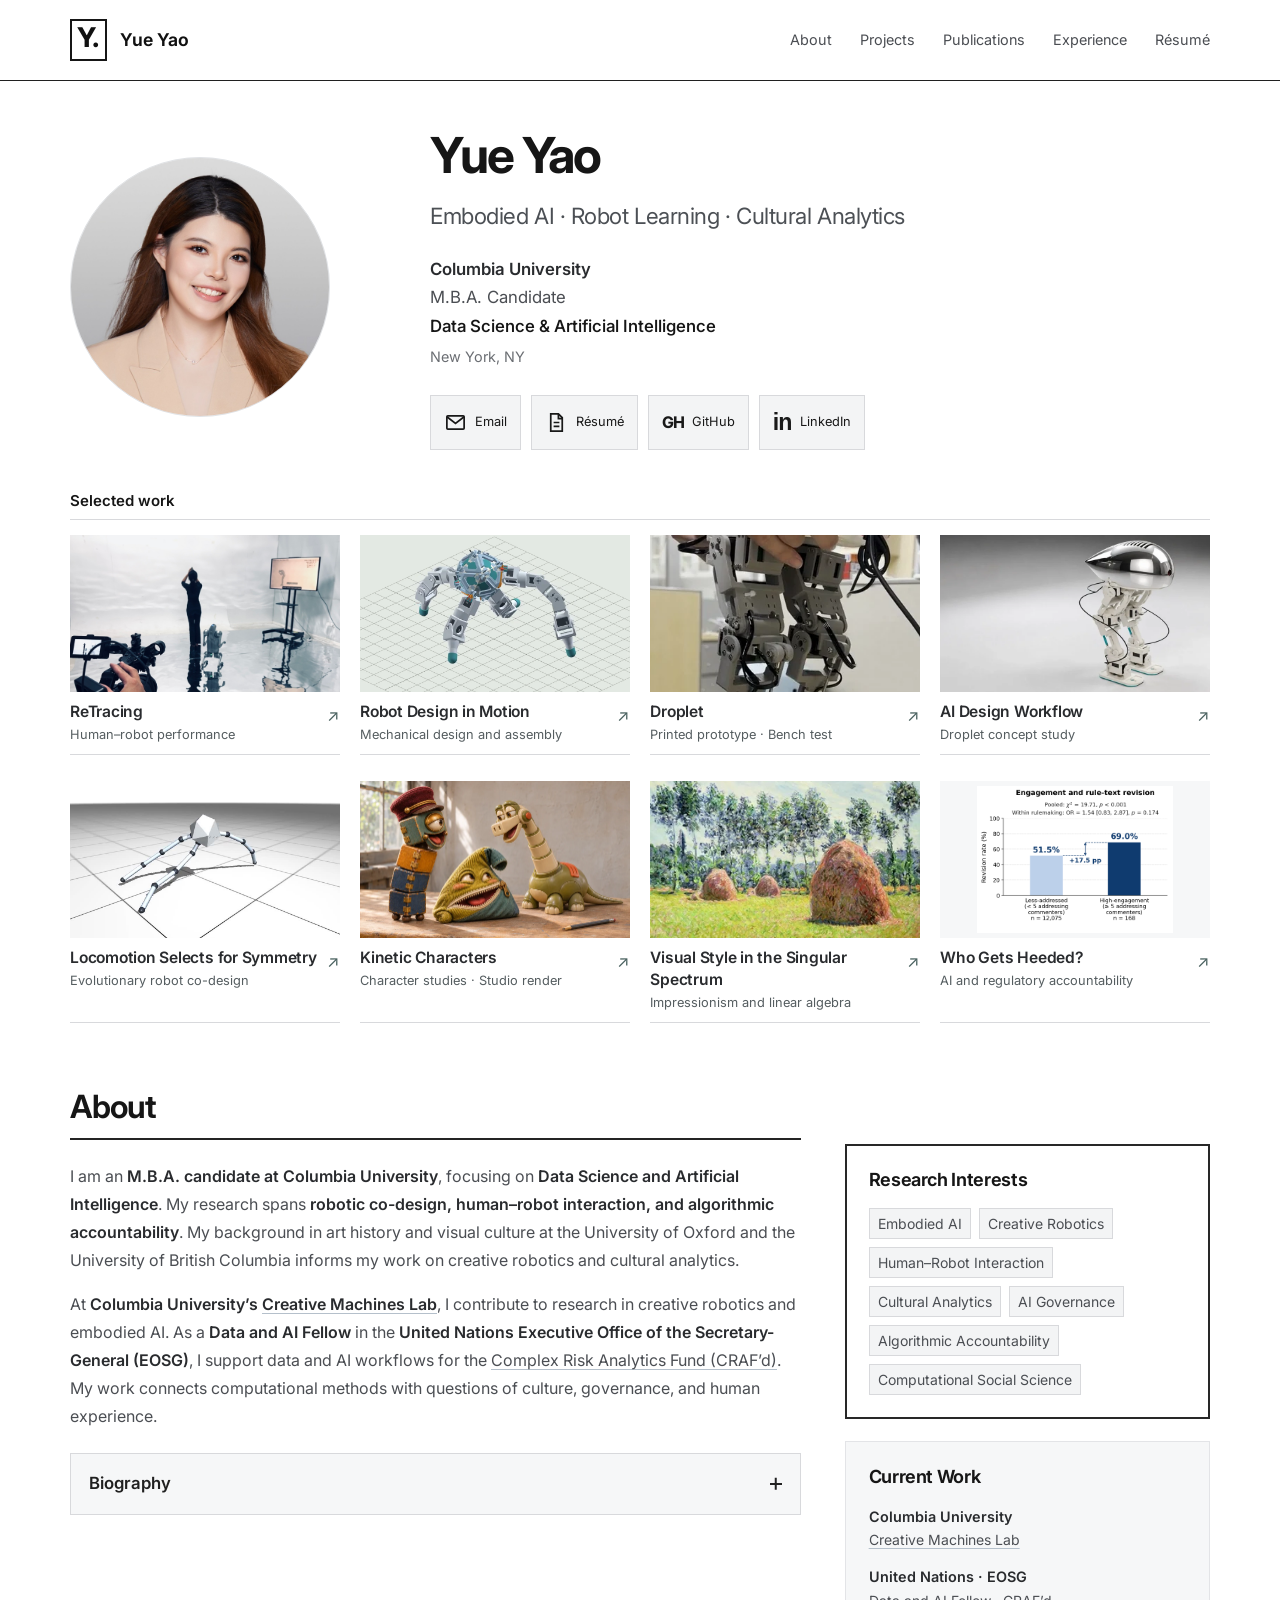
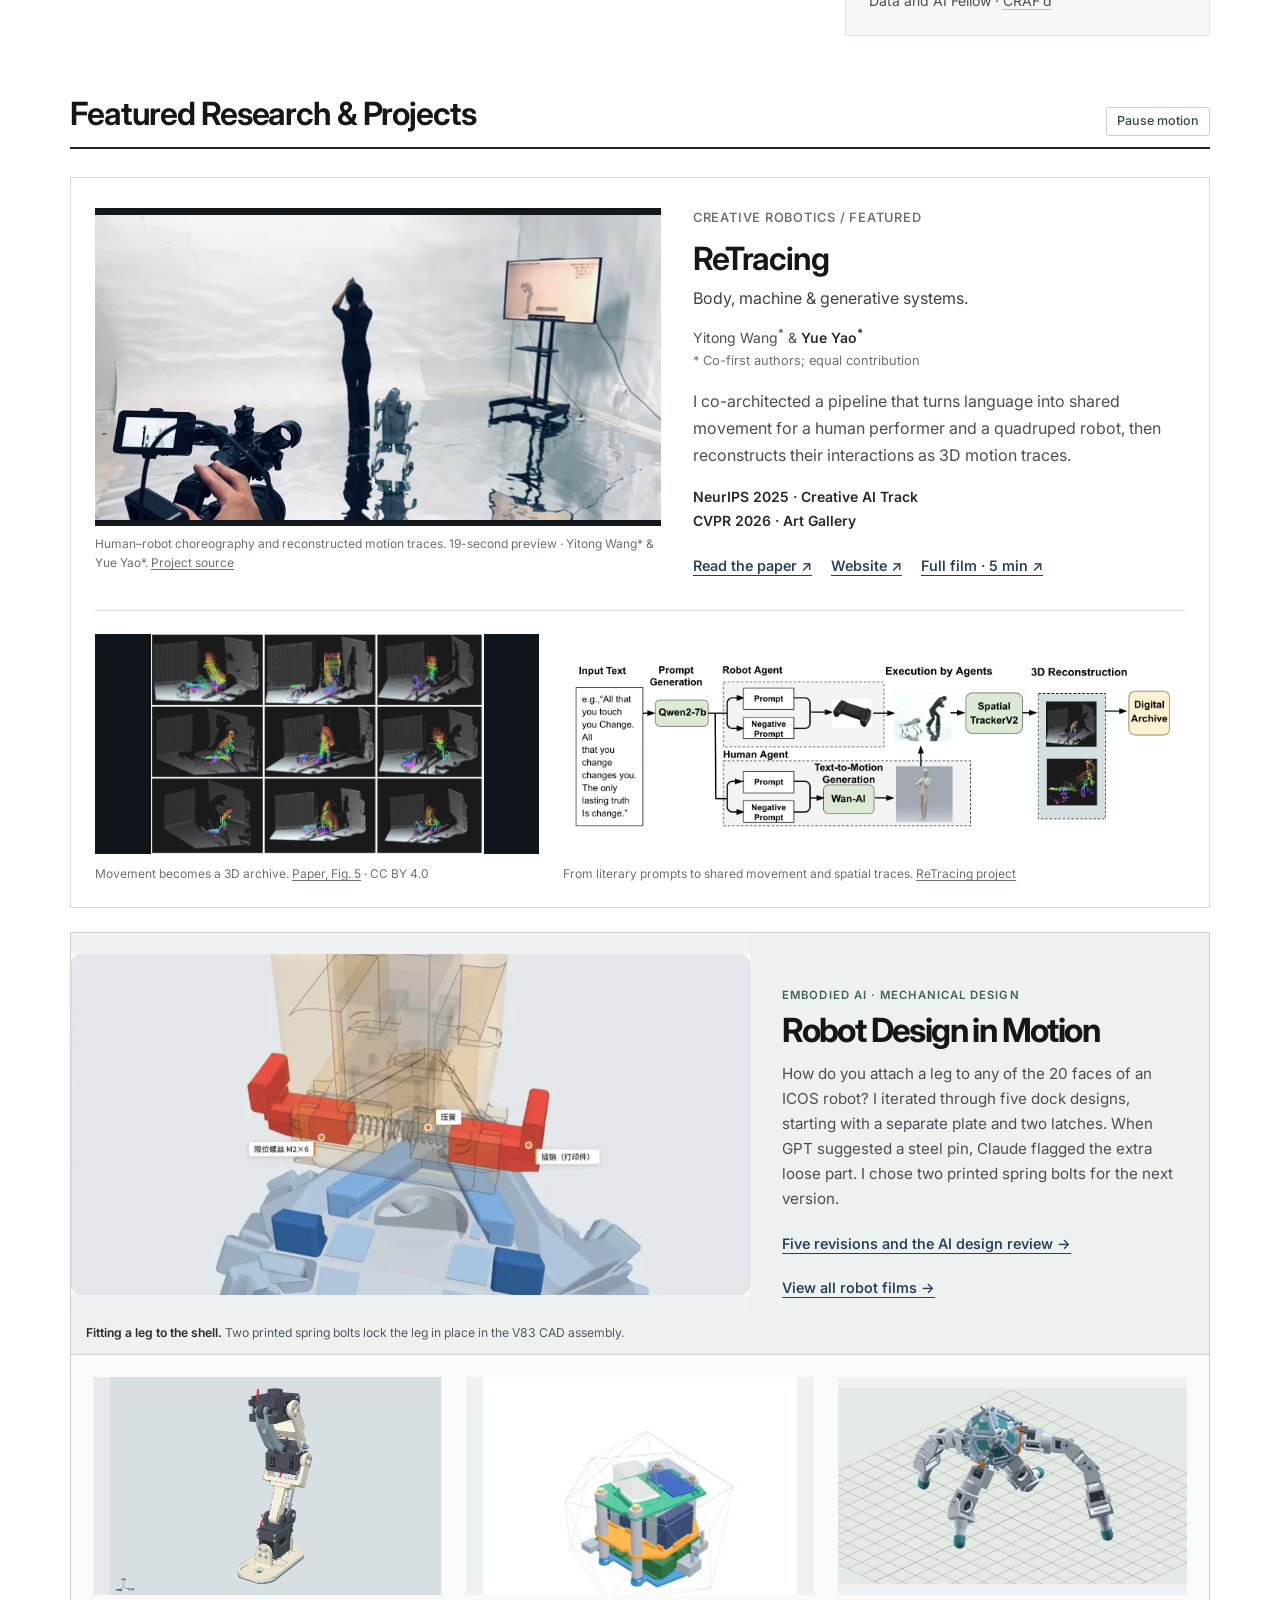
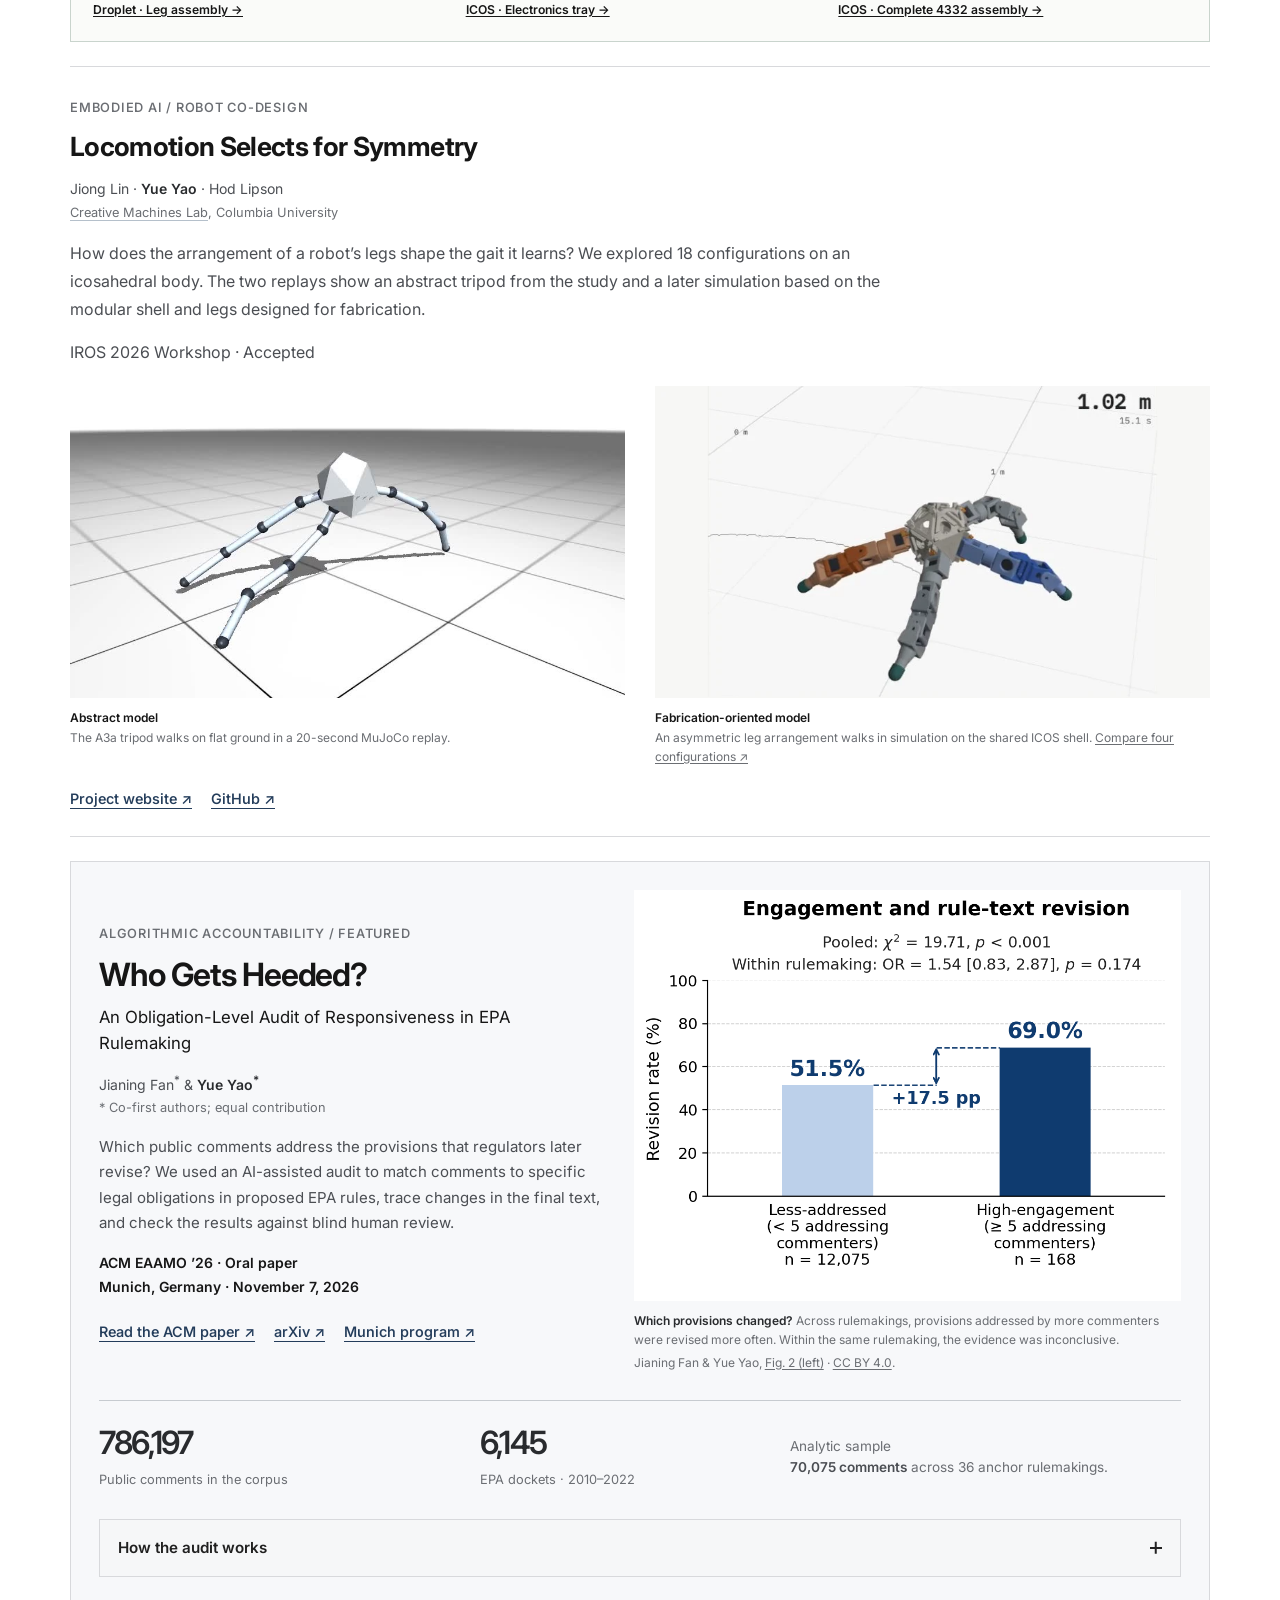
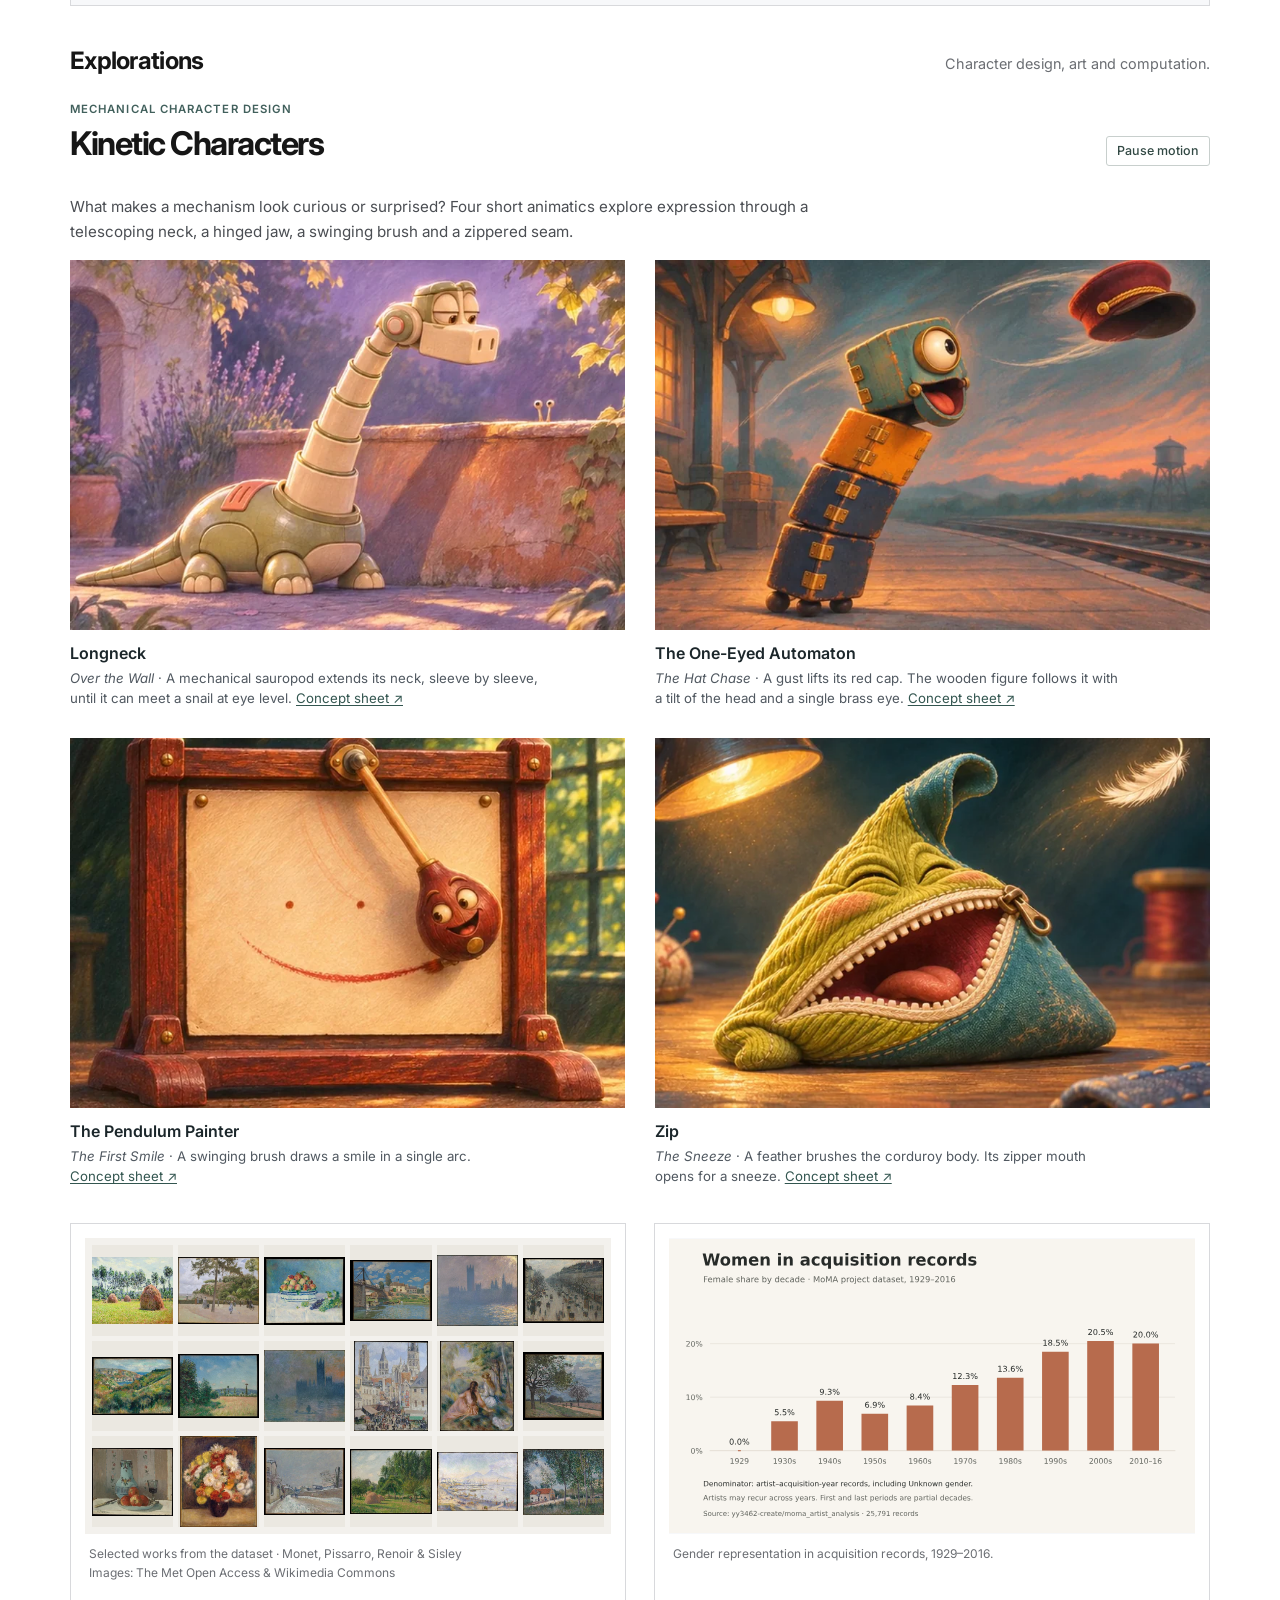
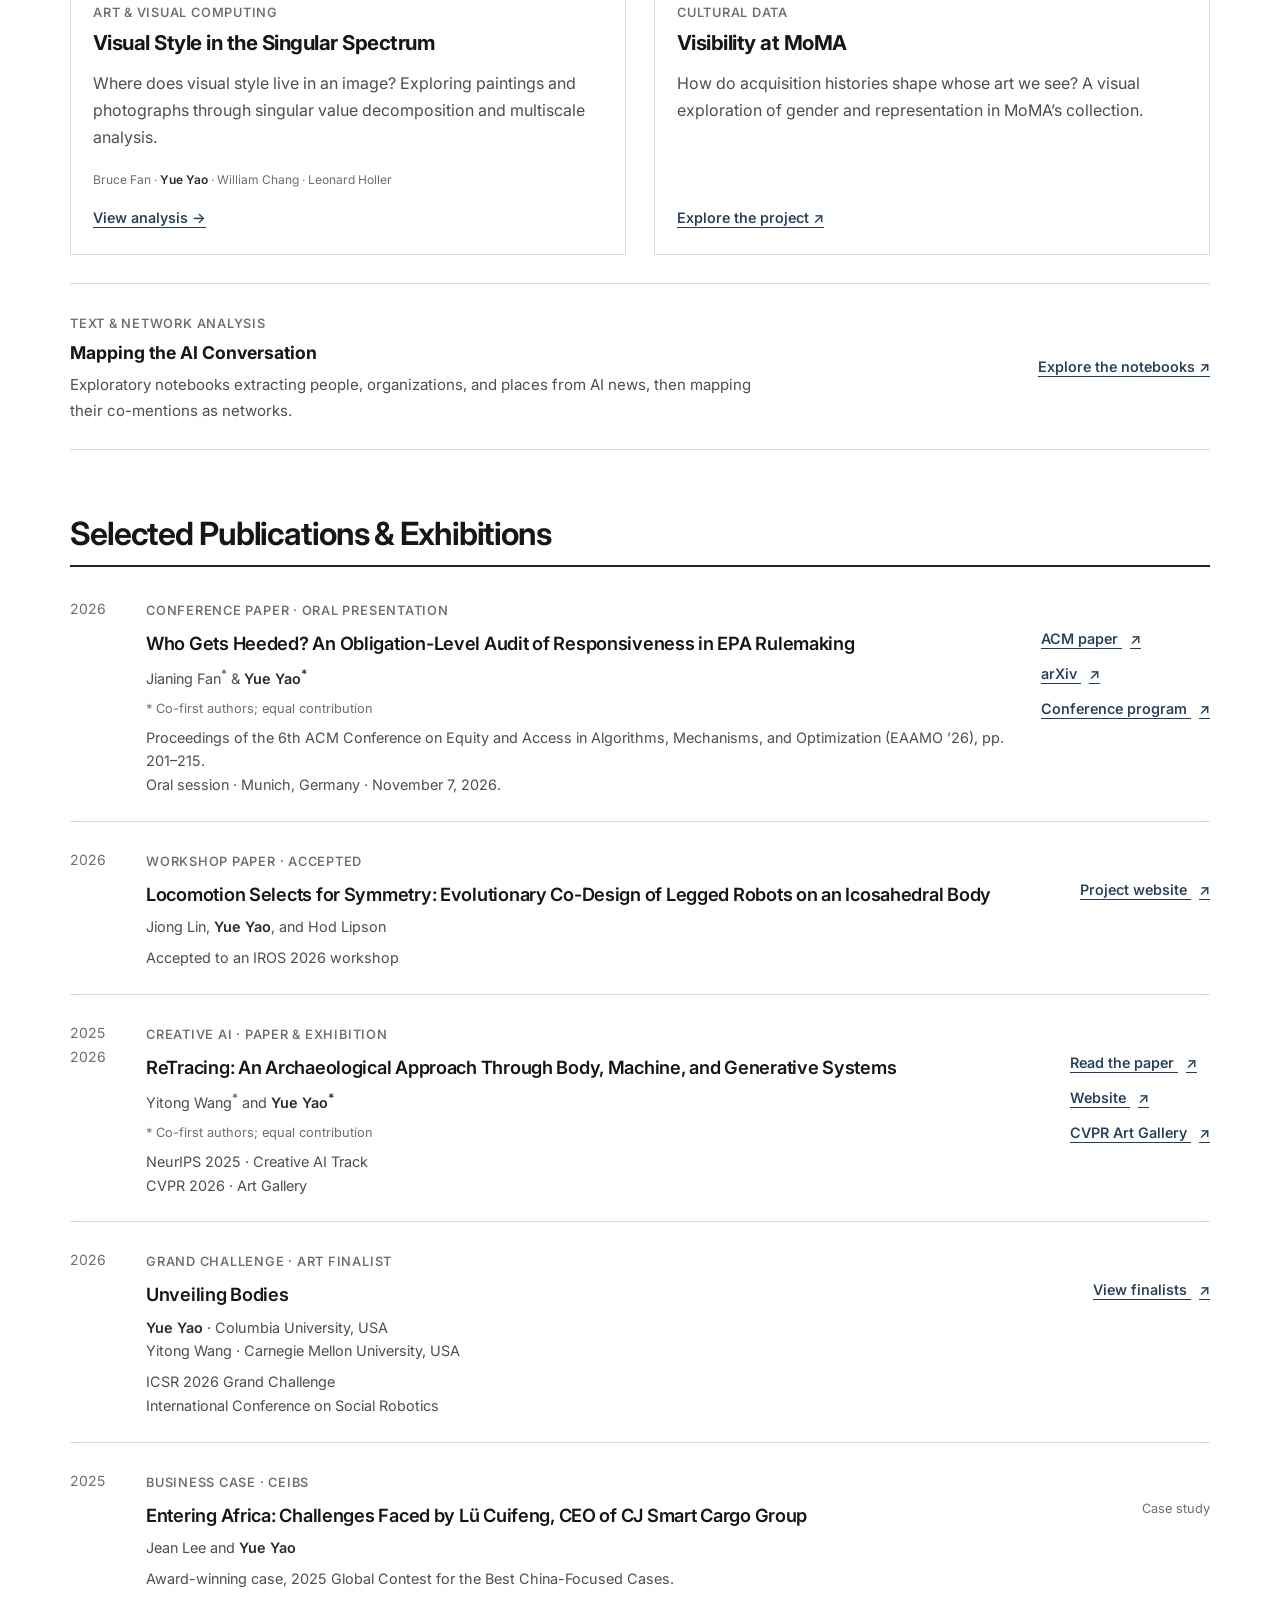
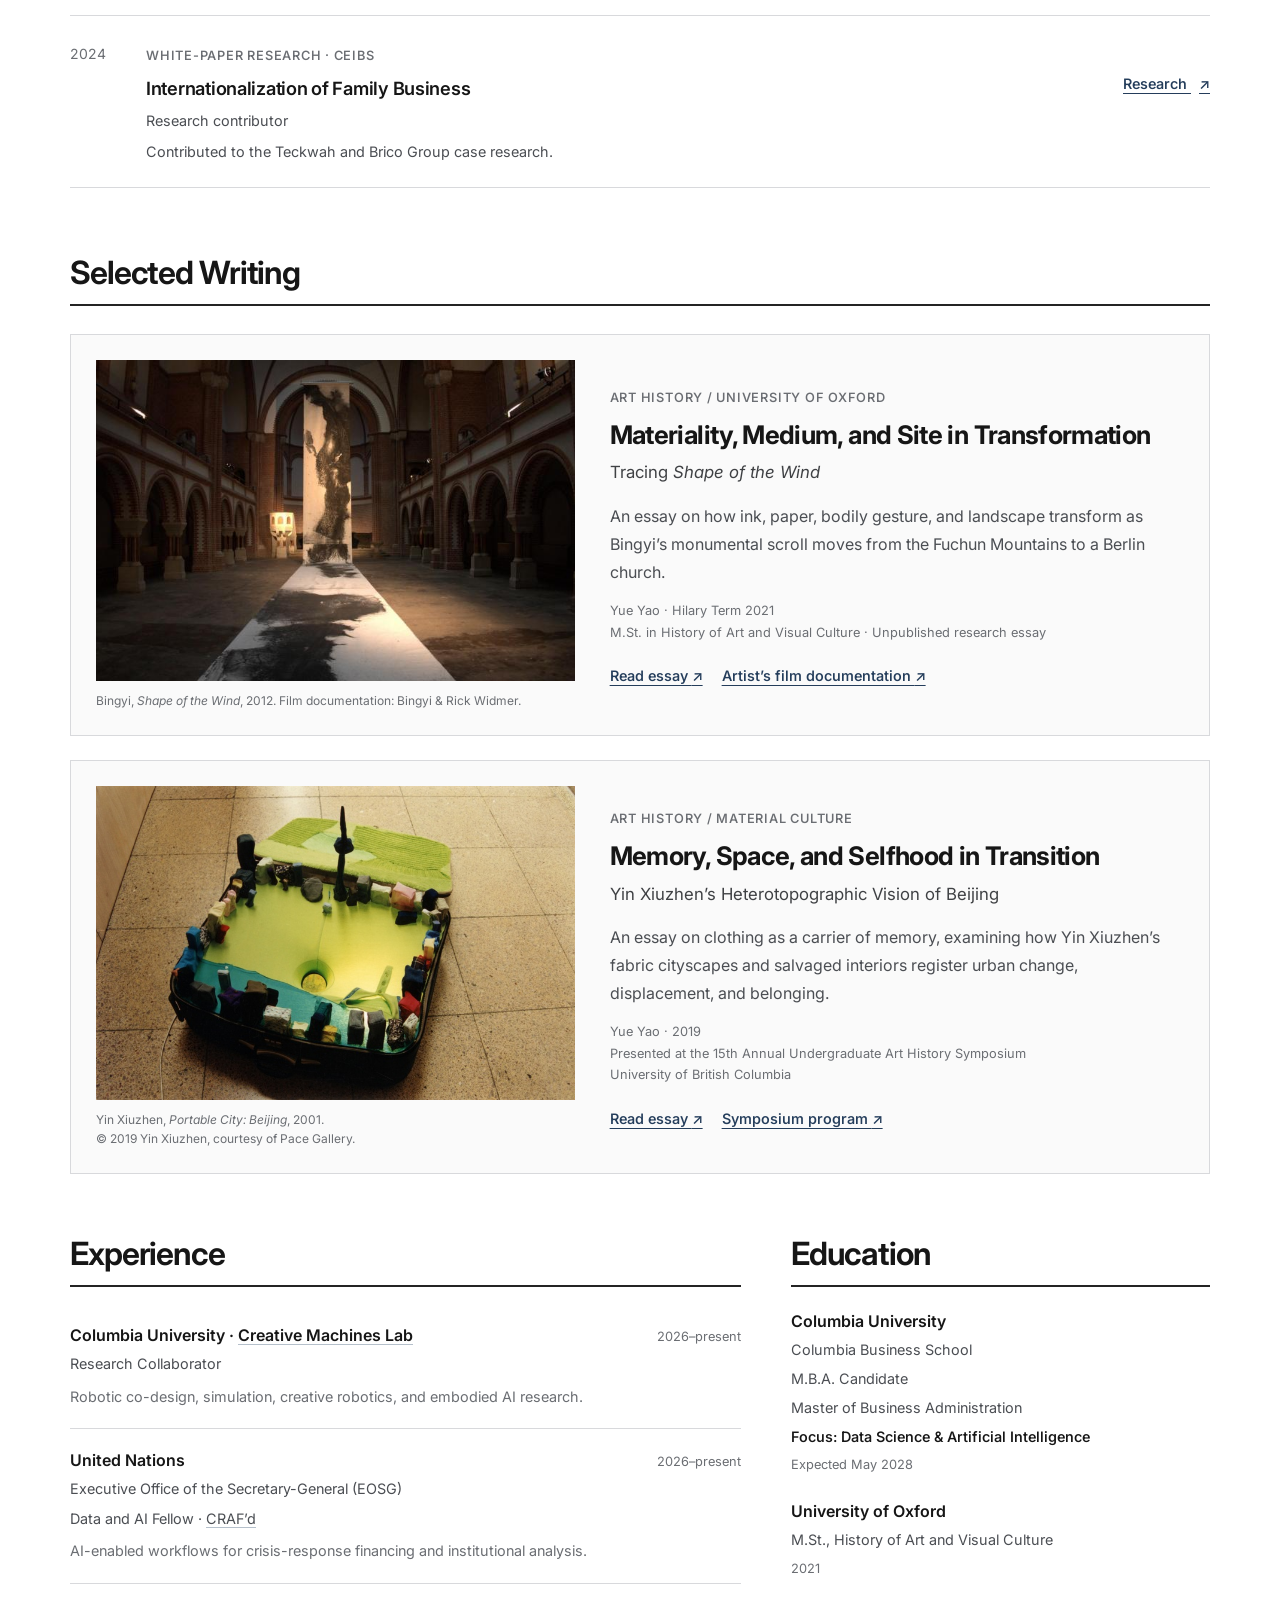
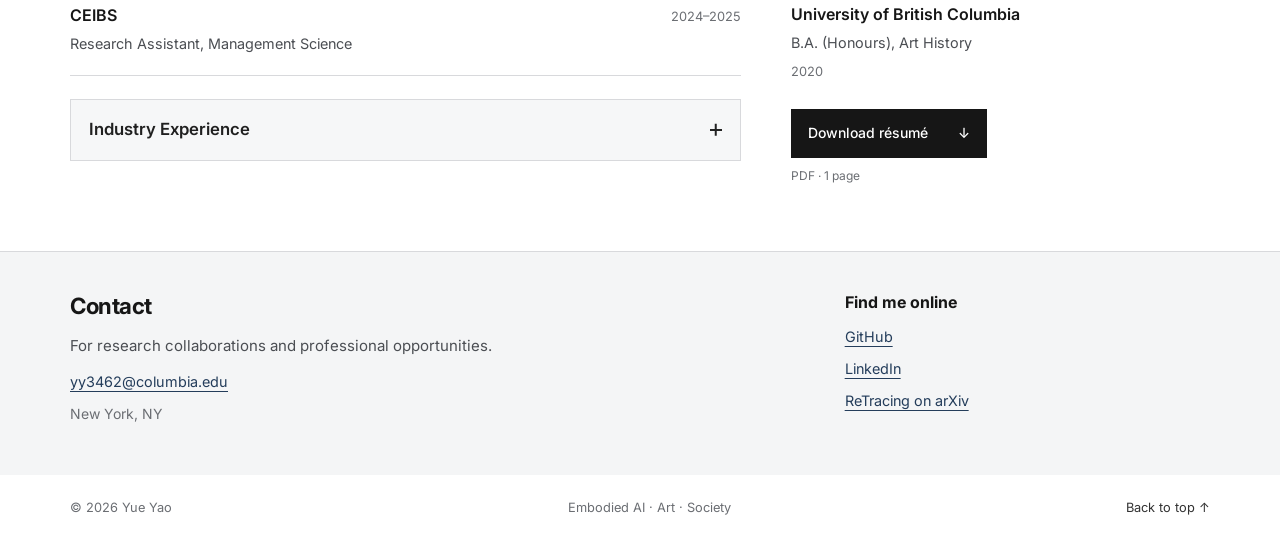
==== commit 1faa703c: "Present eight project stills and keep inline film controls outside the picture" ====
--- a/index.html
+++ b/index.html
@@ -57,9 +57,9 @@
 </script>
 <link rel="stylesheet" href="./styles.css?v=20260914-candidate">
 <link rel="stylesheet" href="./epa-update.css?v=20261113">
-<link rel="stylesheet" href="./studio.css?v=20261114-kinetic">
+<link rel="stylesheet" href="./studio.css?v=20261114-stills">
 <link rel="stylesheet" href="./featured-robotics.css?v=20261114">
-<script src="./motion.js?v=20261114" defer></script>
+<script src="./motion.js?v=20261114-inline" defer></script>
 </head>
 <body>
 <a class="skip-link" href="#main">Skip to content</a>
@@ -74,42 +74,51 @@
 <a href="https://github.com/yy3462-create" target="_blank" rel="noopener noreferrer" aria-label="Yue Yao on GitHub" title="GitHub"><span class="social-glyph" aria-hidden="true">GH</span><span>GitHub</span></a>
 <a href="https://www.linkedin.com/in/yueyaoyy/" target="_blank" rel="noopener noreferrer" aria-label="Yue Yao on LinkedIn" title="LinkedIn"><span class="social-glyph linkedin" aria-hidden="true">in</span><span>LinkedIn</span></a>
 </div></div></section>
-<div class="wrap motion-toolbar" id="project-gallery">
-  <span class="gallery-title" id="gallery-title">Selected work</span>
-  <button type="button" class="motion-toggle" data-motion-toggle hidden>Pause motion</button>
-</div>
-<nav class="project-gallery wrap" aria-labelledby="gallery-title">
-  <a href="#retracing">
-    <video muted playsinline loop preload="none" poster="./assets/previews/retracing.webp" width="576" height="324" aria-hidden="true"><source src="./assets/previews/retracing.mp4" type="video/mp4"></video>
-    <span class="gallery-caption"><strong>ReTracing</strong><span>Human–robot performance</span></span>
-  </a>
-  <a href="#robot-design">
-    <video muted playsinline loop preload="none" poster="./assets/studio/icos-4332-cad.webp" width="576" height="324" aria-hidden="true"><source src="./assets/previews/assembly.mp4" type="video/mp4"></video>
-    <span class="gallery-caption"><strong>Robot Design in Motion</strong><span>CAD and assembly</span></span>
-  </a>
-  <a href="#codesign">
-    <video muted playsinline loop preload="none" poster="./assets/icos-locomotion-poster.jpg" width="576" height="324" aria-hidden="true"><source src="./assets/previews/gait.mp4" type="video/mp4"></video>
-    <span class="gallery-caption"><strong>Locomotion Selects for Symmetry</strong><span>Bodies and gaits in simulation</span></span>
-  </a>
-  <a href="./robotics.html#droplet">
-    <video muted playsinline loop preload="none" poster="./assets/studio/homepage-droplet-bench.webp" width="576" height="324" aria-hidden="true"><source src="./assets/previews/droplet.mp4" type="video/mp4"></video>
-    <span class="gallery-caption"><strong>Droplet</strong><span>Robotics Studio · Bench test</span></span>
-  </a>
-  <a href="./robotics.html#ai-cad-workflow">
-    <video muted playsinline loop preload="none" poster="./assets/studio/homepage-droplet-concept.webp" width="576" height="324" aria-hidden="true"><source src="./assets/previews/concepts.mp4" type="video/mp4"></video>
-    <span class="gallery-caption"><strong>AI Design Workflow</strong><span>Concepts, testing and revision</span></span>
-  </a>
-  <a href="#character-studies">
-    <video muted playsinline loop preload="none" poster="./assets/previews/longneck.webp" width="576" height="324" aria-hidden="true"><source src="./assets/previews/longneck.mp4" type="video/mp4"></video>
-    <span class="gallery-caption"><strong>Kinetic Characters</strong><span>Longneck and three mechanical characters</span></span>
-  </a>
-</nav>
+<section id="project-gallery" class="wrap selected-work" aria-labelledby="gallery-title">
+  <div class="gallery-bar">
+    <h2 class="gallery-title" id="gallery-title">Selected work</h2>
+  </div>
+  <nav id="work-stills" class="project-gallery" aria-label="Selected projects">
+    <a href="#retracing">
+      <img src="./assets/retracing.jpg" width="1555" height="839" alt="Performer and robot on the mirrored stage during the filming of ReTracing" decoding="async">
+      <span class="gallery-caption"><strong>ReTracing</strong><span>Human–robot performance</span></span>
+    </a>
+    <a href="#robot-design">
+      <img src="./assets/studio/icos-4332-cad.webp" width="960" height="540" alt="Articulated legs and exposed electronics on the modular ICOS robot in CAD" decoding="async">
+      <span class="gallery-caption"><strong>Robot Design in Motion</strong><span>Mechanical design and assembly</span></span>
+    </a>
+    <a href="./robotics.html#droplet">
+      <img src="./assets/studio/homepage-droplet-bench.webp" width="400" height="225" alt="Close view of the servos and printed legs of the supported Droplet prototype" decoding="async">
+      <span class="gallery-caption"><strong>Droplet</strong><span>Printed prototype · Bench test</span></span>
+    </a>
+    <a href="./robotics.html#ai-cad-workflow">
+      <img src="./assets/studio/homepage-droplet-concept.webp" width="800" height="450" alt="Silver domed robot concept on two articulated legs" decoding="async">
+      <span class="gallery-caption"><strong>AI Design Workflow</strong><span>Droplet concept study</span></span>
+    </a>
+    <a href="#codesign">
+      <img src="./assets/icos-locomotion-poster.jpg" width="960" height="540" alt="Three-legged abstract robot in mid-stride on a simulated floor" decoding="async">
+      <span class="gallery-caption"><strong>Locomotion Selects for Symmetry</strong><span>Evolutionary robot co-design</span></span>
+    </a>
+    <a href="#character-studies">
+      <img src="./assets/studio/kinetic-characters-workbench.webp" width="1080" height="630" alt="Rendered group portrait of the one-eyed automaton, Zip and Longneck on a wooden workbench" decoding="async">
+      <span class="gallery-caption"><strong>Kinetic Characters</strong><span>Character studies · Studio render</span></span>
+    </a>
+    <a href="#svd">
+      <img src="./assets/paintings/monet-haystacks-giverny.webp" width="320" height="262" alt="Claude Monet’s Haystacks at Giverny, a painting in the visual-style study" decoding="async">
+      <span class="gallery-caption"><strong>Visual Style in the Singular Spectrum</strong><span>Impressionism and linear algebra</span></span>
+    </a>
+    <a href="#epa">
+      <img class="work-chart" src="./assets/epa-engagement-revision.png" width="1040" height="780" alt="Study figure comparing the revision rates of EPA provisions with different levels of public engagement" decoding="async">
+      <span class="gallery-caption"><strong>Who Gets Heeded?</strong><span>AI and regulatory accountability</span></span>
+    </a>
+  </nav>
+</section>
 <section id="about" class="about-layout wrap" aria-labelledby="about-heading"><div class="about-main"><h2 id="about-heading" class="ruled-heading">About</h2><p>I am an <strong>M.B.A. candidate at Columbia University</strong>, focusing on <strong>Data Science and Artificial Intelligence</strong>. My research spans <strong>robotic co-design, human–robot interaction, and algorithmic accountability</strong>. My background in art history and visual culture at the University of Oxford and the University of British Columbia informs my work on creative robotics and cultural analytics.</p><p>At <strong>Columbia University’s <a class="institution-link" href="https://www.creativemachineslab.com/" target="_blank" rel="noopener noreferrer">Creative Machines Lab</a></strong>, I contribute to research in creative robotics and embodied AI. As a <strong>Data and AI Fellow</strong> in the <strong>United Nations Executive Office of the Secretary-General (EOSG)</strong>, I support data and AI workflows for the <a class="institution-link" href="https://crafd.io/" target="_blank" rel="noopener noreferrer">Complex Risk Analytics Fund (CRAF’d)</a>. My work connects computational methods with questions of culture, governance, and human experience.</p>
 <details class="biography"><summary><span>Biography</span><span class="details-indicator" aria-hidden="true"></span></summary><div class="biography-body"><p>My path began with art history: a B.A. (Honours) at the University of British Columbia, followed by an M.St. in History of Art and Visual Culture at the University of Oxford. I later worked in banking and management research before pursuing an M.B.A. at Columbia Business School.</p><p>At Shanghai Pudong Development Bank, I worked on policy frameworks and data-supported workforce planning. At CEIBS, I contributed to business cases and white-paper research on entrepreneurship and internationalization. That experience continues to inform my research on AI, institutions, and technology governance.</p></div></details></div>
 <aside class="about-sidebar"><div class="interest-panel"><h3>Research Interests</h3><div class="interest-tags"><span>Embodied AI</span><span>Creative Robotics</span><span>Human–Robot Interaction</span><span>Cultural Analytics</span><span>AI Governance</span><span>Algorithmic Accountability</span><span>Computational Social Science</span></div></div><div class="current-panel"><h3>Current Work</h3><p><strong>Columbia University</strong><br><a class="institution-link" href="https://www.creativemachineslab.com/" target="_blank" rel="noopener noreferrer">Creative Machines Lab</a></p><p><strong>United Nations · EOSG</strong><br>Data and AI Fellow · <a class="institution-link" href="https://crafd.io/" target="_blank" rel="noopener noreferrer">CRAF’d</a></p></div></aside></section>
-<section id="work" class="section wrap" aria-labelledby="work-heading"><div class="section-heading"><div><h2 id="work-heading">Featured Research &amp; Projects</h2></div></div>
+<section id="work" class="section wrap" aria-labelledby="work-heading"><div class="section-heading film-heading"><h2 id="work-heading">Featured Research &amp; Projects</h2><button type="button" class="motion-toggle" data-motion-toggle hidden>Pause motion</button></div>
 <article id="retracing" class="featured-work">
-<figure class="featured-figure"><video loop controls muted playsinline preload="none" poster="./assets/retracing.jpg" width="1864" height="1080" aria-label="ReTracing performance preview" aria-describedby="retracing-caption"><source src="./assets/retracing-preview.mp4" type="video/mp4"><a href="./assets/retracing-preview.mp4">Watch the ReTracing preview</a></video><figcaption id="retracing-caption">Human–robot choreography and reconstructed motion traces. 19-second preview · Yitong Wang* &amp; Yue Yao*. <a href="https://ellywang66.github.io/ReTracing/" target="_blank" rel="noopener noreferrer">Project source</a></figcaption></figure>
+<figure class="featured-figure"><video loop disablepictureinpicture disableremoteplayback muted playsinline preload="none" poster="./assets/retracing.jpg" width="1864" height="1080" aria-label="ReTracing performance preview" aria-describedby="retracing-caption"><source src="./assets/retracing-preview.mp4" type="video/mp4"><a href="./assets/retracing-preview.mp4">Watch the ReTracing preview</a></video><figcaption id="retracing-caption">Human–robot choreography and reconstructed motion traces. 19-second preview · Yitong Wang* &amp; Yue Yao*. <a href="https://ellywang66.github.io/ReTracing/" target="_blank" rel="noopener noreferrer">Project source</a></figcaption></figure>
 <div class="featured-copy"><span class="project-kicker">CREATIVE ROBOTICS / FEATURED</span><h3>ReTracing</h3><p class="project-subtitle">Body, machine &amp; generative systems.</p><p class="project-authors">Yitong Wang<sup>*</sup> &amp; <strong>Yue Yao<sup>*</sup></strong><br><span>* Co-first authors; equal contribution</span></p><p>I co-architected a pipeline that turns language into shared movement for a human performer and a quadruped robot, then reconstructs their interactions as 3D motion traces.</p><p class="recognition">NeurIPS 2025 · Creative AI Track<br>CVPR 2026 · Art Gallery</p><div class="project-links"><a href="https://arxiv.org/abs/2602.11242" target="_blank" rel="noopener noreferrer">Read the paper <span aria-hidden="true">↗</span></a><a href="https://ellywang66.github.io/ReTracing/" target="_blank" rel="noopener noreferrer">Website <span aria-hidden="true">↗</span></a><a href="https://player.vimeo.com/video/1194777853" target="_blank" rel="noopener noreferrer">Full film · 5 min <span aria-hidden="true">↗</span></a></div></div>
 <div class="process-gallery">
 <figure><a class="figure-link" href="./assets/retracing-motion.jpg" target="_blank" rel="noopener" aria-label="Enlarge ReTracing motion reconstruction"><img src="./assets/retracing-motion.jpg" width="1500" height="991" alt="Nine views of reconstructed human and robot motion, with colored trajectories tracing their movement." loading="lazy"></a><figcaption>Movement becomes a 3D archive. <a href="https://arxiv.org/html/2602.11242v1" target="_blank" rel="noopener noreferrer">Paper, Fig. 5</a> · CC BY 4.0</figcaption></figure>
@@ -118,7 +127,7 @@
 </article>
 <article id="robot-design" class="studio-feature" aria-labelledby="robot-design-title">
   <figure>
-    <video loop controls muted playsinline preload="none" poster="./assets/studio/icos-spring-bolt-dock.webp" width="1280" height="642" aria-label="Two spring bolts engaging as an ICOS leg docks in the shell" aria-describedby="build-preview-caption"><source src="./assets/studio/icos-spring-bolt-dock.mp4" type="video/mp4"><a href="./assets/studio/icos-spring-bolt-dock.mp4">Watch the ICOS leg dock</a></video>
+    <video loop disablepictureinpicture disableremoteplayback muted playsinline preload="none" poster="./assets/studio/icos-spring-bolt-dock.webp" width="1280" height="642" aria-label="Two spring bolts engaging as an ICOS leg docks in the shell" aria-describedby="build-preview-caption"><source src="./assets/studio/icos-spring-bolt-dock.mp4" type="video/mp4"><a href="./assets/studio/icos-spring-bolt-dock.mp4">Watch the ICOS leg dock</a></video>
     <figcaption id="build-preview-caption"><strong>Fitting a leg to the shell.</strong> Two printed spring bolts lock the leg in place in the V83 CAD assembly.</figcaption>
   </figure>
   <div>
@@ -129,15 +138,15 @@
   </div>
   <div class="assembly-films" aria-label="Assembly films">
     <figure>
-      <video loop controls muted playsinline preload="none" poster="./assets/studio/workflow-leg.webp" width="1026" height="880" aria-label="Exploded CAD assembly sequence for a Droplet leg"><source src="./assets/studio/workflow-leg.mp4" type="video/mp4"><a href="./assets/studio/workflow-leg.mp4">Watch the leg assembly</a></video>
+      <video loop disablepictureinpicture disableremoteplayback muted playsinline preload="none" poster="./assets/studio/workflow-leg.webp" width="1026" height="880" aria-label="Exploded CAD assembly sequence for a Droplet leg"><source src="./assets/studio/workflow-leg.mp4" type="video/mp4"><a href="./assets/studio/workflow-leg.mp4">Watch the leg assembly</a></video>
       <figcaption><a href="./robotics.html#droplet-leg-assembly">Droplet · Leg assembly →</a></figcaption>
     </figure>
     <figure>
-      <video loop controls muted playsinline preload="none" poster="./assets/studio/workflow-tray.webp" width="1026" height="776" aria-label="Assembly sequence of the ICOS electronics tray"><source src="./assets/studio/workflow-tray.mp4" type="video/mp4"><a href="./assets/studio/workflow-tray.mp4">Watch the electronics tray assembly</a></video>
+      <video loop disablepictureinpicture disableremoteplayback muted playsinline preload="none" poster="./assets/studio/workflow-tray.webp" width="1026" height="776" aria-label="Assembly sequence of the ICOS electronics tray"><source src="./assets/studio/workflow-tray.mp4" type="video/mp4"><a href="./assets/studio/workflow-tray.mp4">Watch the electronics tray assembly</a></video>
       <figcaption><a href="./robotics.html#tray-caption">ICOS · Electronics tray →</a></figcaption>
     </figure>
     <figure>
-      <video loop controls muted playsinline preload="none" poster="./assets/studio/icos-4332-cad.webp" width="960" height="540" aria-label="Rotation of the complete 4332 ICOS CAD assembly"><source src="./assets/studio/icos-4332-cad.mp4" type="video/mp4"><a href="./assets/studio/icos-4332-cad.mp4">Watch the complete assembly</a></video>
+      <video loop disablepictureinpicture disableremoteplayback muted playsinline preload="none" poster="./assets/studio/icos-4332-cad.webp" width="960" height="540" aria-label="Rotation of the complete 4332 ICOS CAD assembly"><source src="./assets/studio/icos-4332-cad.mp4" type="video/mp4"><a href="./assets/studio/icos-4332-cad.mp4">Watch the complete assembly</a></video>
       <figcaption><a href="./robotics.html#icos-builds">ICOS · Complete 4332 assembly →</a></figcaption>
     </figure>
   </div>
@@ -152,11 +161,11 @@
   </div>
   <div class="gait-comparison">
     <figure>
-      <video loop controls muted playsinline preload="none" poster="./assets/icos-locomotion-poster.jpg" width="960" height="540" aria-label="A3a tripod simulation replay" aria-describedby="simulation-caption"><source src="./assets/icos-locomotion.mp4" type="video/mp4"><a href="./assets/icos-locomotion.mp4">Watch the abstract tripod gait</a></video>
+      <video loop disablepictureinpicture disableremoteplayback muted playsinline preload="none" poster="./assets/icos-locomotion-poster.jpg" width="960" height="540" aria-label="A3a tripod simulation replay" aria-describedby="simulation-caption"><source src="./assets/icos-locomotion.mp4" type="video/mp4"><a href="./assets/icos-locomotion.mp4">Watch the abstract tripod gait</a></video>
       <figcaption id="simulation-caption"><strong>Abstract model</strong> The A3a tripod walks on flat ground in a 20-second MuJoCo replay.</figcaption>
     </figure>
     <figure>
-      <video loop controls muted playsinline preload="none" poster="./assets/studio/icos-shared-shell-simulation.webp" width="800" height="450" aria-label="Asymmetric ICOS leg configuration walking in simulation" aria-describedby="shell-gait-caption"><source src="./assets/studio/icos-shared-shell-simulation.mp4" type="video/mp4"><a href="./assets/studio/icos-shared-shell-simulation.mp4">Watch the shared-shell gait</a></video>
+      <video loop disablepictureinpicture disableremoteplayback muted playsinline preload="none" poster="./assets/studio/icos-shared-shell-simulation.webp" width="800" height="450" aria-label="Asymmetric ICOS leg configuration walking in simulation" aria-describedby="shell-gait-caption"><source src="./assets/studio/icos-shared-shell-simulation.mp4" type="video/mp4"><a href="./assets/studio/icos-shared-shell-simulation.mp4">Watch the shared-shell gait</a></video>
       <figcaption id="shell-gait-caption"><strong>Fabrication-oriented model</strong> An asymmetric leg arrangement walks in simulation on the shared ICOS shell. <a href="https://yy3462-create.github.io/icos-weekly-update/four-robots/#robot3" target="_blank" rel="noopener noreferrer">Compare four configurations ↗</a></figcaption>
     </figure>
   </div>
@@ -171,23 +180,23 @@
 <div class="explorations-heading"><h3>Explorations</h3><p>Character design, art and computation.</p></div>
 <article id="character-studies" class="studio-project kinetic-project" aria-labelledby="character-studies-title">
   <p class="studio-kicker">Mechanical character design</p>
-  <h3 id="character-studies-title" class="studio-title">Kinetic Characters</h3>
+  <div class="character-heading"><h3 id="character-studies-title" class="studio-title">Kinetic Characters</h3><button type="button" class="motion-toggle" data-motion-toggle hidden>Pause motion</button></div>
   <p>What makes a mechanism look curious or surprised? Four short animatics explore expression through a telescoping neck, a hinged jaw, a swinging brush and a zippered seam.</p>
   <div class="character-films">
     <figure>
-      <video muted playsinline loop controls preload="none" width="768" height="512" poster="./assets/studio/character-longneck.webp" aria-label="Longneck in Over the Wall" aria-describedby="caption-longneck"><source src="./assets/studio/character-longneck.mp4" type="video/mp4"><a href="./assets/studio/character-longneck.mp4">Watch Over the Wall</a></video>
+      <video muted playsinline loop disablepictureinpicture disableremoteplayback preload="none" width="768" height="512" poster="./assets/studio/character-longneck.webp" aria-label="Longneck in Over the Wall" aria-describedby="caption-longneck"><source src="./assets/studio/character-longneck.mp4" type="video/mp4"><a href="./assets/studio/character-longneck.mp4">Watch Over the Wall</a></video>
       <figcaption id="caption-longneck"><strong>Longneck</strong><em>Over the Wall</em> · A mechanical sauropod extends its neck, sleeve by sleeve, until it can meet a snail at eye level. <a href="./assets/studio/character-longneck-sheet.webp" target="_blank" rel="noopener" aria-label="Open the concept sheet for Longneck">Concept sheet ↗</a></figcaption>
     </figure>
     <figure>
-      <video muted playsinline loop controls preload="none" width="768" height="512" poster="./assets/studio/character-hat-chase.webp" aria-label="The One-Eyed Automaton in The Hat Chase" aria-describedby="caption-hat-chase"><source src="./assets/studio/character-hat-chase.mp4" type="video/mp4"><a href="./assets/studio/character-hat-chase.mp4">Watch The Hat Chase</a></video>
+      <video muted playsinline loop disablepictureinpicture disableremoteplayback preload="none" width="768" height="512" poster="./assets/studio/character-hat-chase.webp" aria-label="The One-Eyed Automaton in The Hat Chase" aria-describedby="caption-hat-chase"><source src="./assets/studio/character-hat-chase.mp4" type="video/mp4"><a href="./assets/studio/character-hat-chase.mp4">Watch The Hat Chase</a></video>
       <figcaption id="caption-hat-chase"><strong>The One-Eyed Automaton</strong><em>The Hat Chase</em> · A gust lifts its red cap. The wooden figure follows it with a tilt of the head and a single brass eye. <a href="./assets/studio/character-wooden-block.webp" target="_blank" rel="noopener" aria-label="Open the concept sheet for The One-Eyed Automaton">Concept sheet ↗</a></figcaption>
     </figure>
     <figure>
-      <video muted playsinline loop controls preload="none" width="768" height="512" poster="./assets/studio/character-first-smile.webp" aria-label="The Pendulum Painter in The First Smile" aria-describedby="caption-first-smile"><source src="./assets/studio/character-first-smile.mp4" type="video/mp4"><a href="./assets/studio/character-first-smile.mp4">Watch The First Smile</a></video>
+      <video muted playsinline loop disablepictureinpicture disableremoteplayback preload="none" width="768" height="512" poster="./assets/studio/character-first-smile.webp" aria-label="The Pendulum Painter in The First Smile" aria-describedby="caption-first-smile"><source src="./assets/studio/character-first-smile.mp4" type="video/mp4"><a href="./assets/studio/character-first-smile.mp4">Watch The First Smile</a></video>
       <figcaption id="caption-first-smile"><strong>The Pendulum Painter</strong><em>The First Smile</em> · A swinging brush draws a smile in a single arc. <a href="./assets/studio/character-pendulum-painter.webp" target="_blank" rel="noopener" aria-label="Open the concept sheet for The Pendulum Painter">Concept sheet ↗</a></figcaption>
     </figure>
     <figure>
-      <video muted playsinline loop controls preload="none" width="768" height="512" poster="./assets/studio/character-zip.webp" aria-label="Zip in The Sneeze" aria-describedby="caption-zip"><source src="./assets/studio/character-zip.mp4" type="video/mp4"><a href="./assets/studio/character-zip.mp4">Watch The Sneeze</a></video>
+      <video muted playsinline loop disablepictureinpicture disableremoteplayback preload="none" width="768" height="512" poster="./assets/studio/character-zip.webp" aria-label="Zip in The Sneeze" aria-describedby="caption-zip"><source src="./assets/studio/character-zip.mp4" type="video/mp4"><a href="./assets/studio/character-zip.mp4">Watch The Sneeze</a></video>
       <figcaption id="caption-zip"><strong>Zip</strong><em>The Sneeze</em> · A feather brushes the corduroy body. Its zipper mouth opens for a sneeze. <a href="./assets/studio/character-zipper-pouch.webp" target="_blank" rel="noopener" aria-label="Open the concept sheet for Zip">Concept sheet ↗</a></figcaption>
     </figure>
   </div>
--- a/studio.css
+++ b/studio.css
@@ -40,7 +40,7 @@
 
 .project-gallery {
   display: grid;
-  grid-template-columns: repeat(3, minmax(0, 1fr));
+  grid-template-columns: repeat(4, minmax(0, 1fr));
   gap: clamp(18px, 2vw, 26px) clamp(14px, 1.6vw, 22px);
   margin-bottom: clamp(38px, 5vw, 64px);
 }
@@ -103,14 +103,14 @@
   .film-frames a span { margin: 0; }
 }
 
-.motion-toolbar, .studio-controls {
+.studio-controls {
   display: flex;
   align-items: baseline;
   justify-content: space-between;
   gap: 12px;
   flex-wrap: wrap;
 }
-.motion-toolbar { margin-bottom: 12px; padding-bottom: 8px; border-bottom: 1px solid var(--line); }
+
 .gallery-title { color: var(--ink); font-size: .94rem; font-weight: 600; }
 .motion-toggle {
   appearance: none;
@@ -124,15 +124,6 @@
 }
 .motion-toggle:hover, .motion-toggle:focus-visible { background: #eff3f1; }
 .motion-toggle:focus-visible { outline: 2px solid #426560; outline-offset: 3px; }
-.project-gallery video {
-  display: block;
-  width: 100%;
-  height: auto;
-  aspect-ratio: 16 / 9;
-  object-fit: cover;
-  background: #edf0ee;
-  pointer-events: none;
-}
 .character-films {
   display: grid;
   grid-template-columns: repeat(2, minmax(0, 1fr));
@@ -144,3 +135,23 @@
 .character-films figcaption a { white-space: nowrap; color: #335650; text-decoration: underline; text-underline-offset: .15em; }
 .explorations-heading + #character-studies { margin-top: 0; padding-block: .3rem 2.3rem; border-top: 0; }
 @media (max-width: 600px) { .character-films { grid-template-columns: 1fr; } }
+
+/* Still-image index, followed by the project films below. */
+.gallery-bar, .character-heading, #work .film-heading {
+  display: flex;
+  align-items: baseline;
+  justify-content: space-between;
+  gap: 16px;
+}
+.gallery-bar { margin-bottom: 15px; padding-bottom: 8px; border-bottom: 1px solid var(--line); }
+.project-gallery img { height: auto; aspect-ratio: 12 / 7; }
+.project-gallery img.work-chart { object-fit: contain; padding: 5px; background: #f6f7f8; }
+.character-heading { flex-wrap: wrap; }
+#work .film-heading { border-bottom: 2px solid #242424; padding-bottom: 11px; }
+#work .film-heading h2 { border: 0; margin: 0; padding: 0; }
+.film-heading .motion-toggle, .character-heading .motion-toggle { flex-shrink: 0; }
+video[disablepictureinpicture]::-webkit-media-controls,
+video[disablepictureinpicture]::-webkit-media-controls-start-playback-button { display: none !important; }
+@media (max-width: 960px) {
+  .project-gallery { grid-template-columns: repeat(2,minmax(0,1fr)); }
+}
